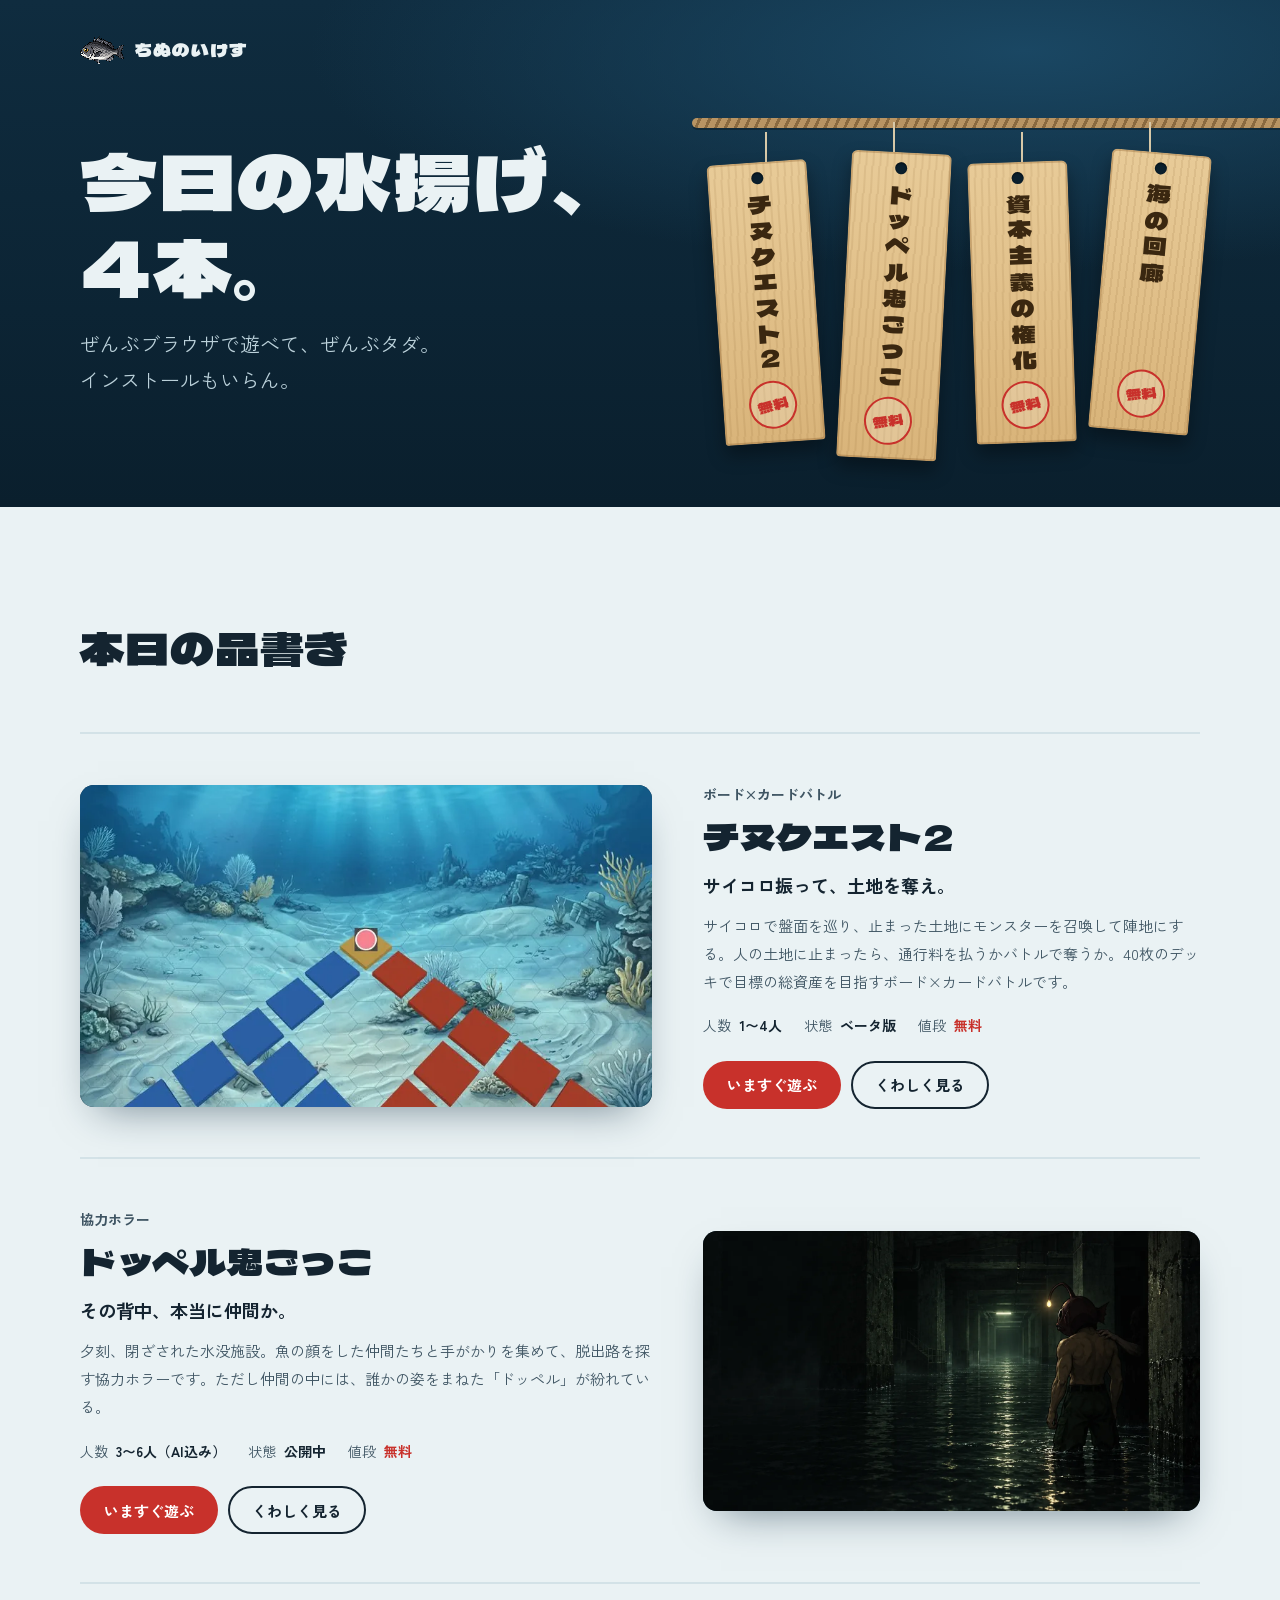
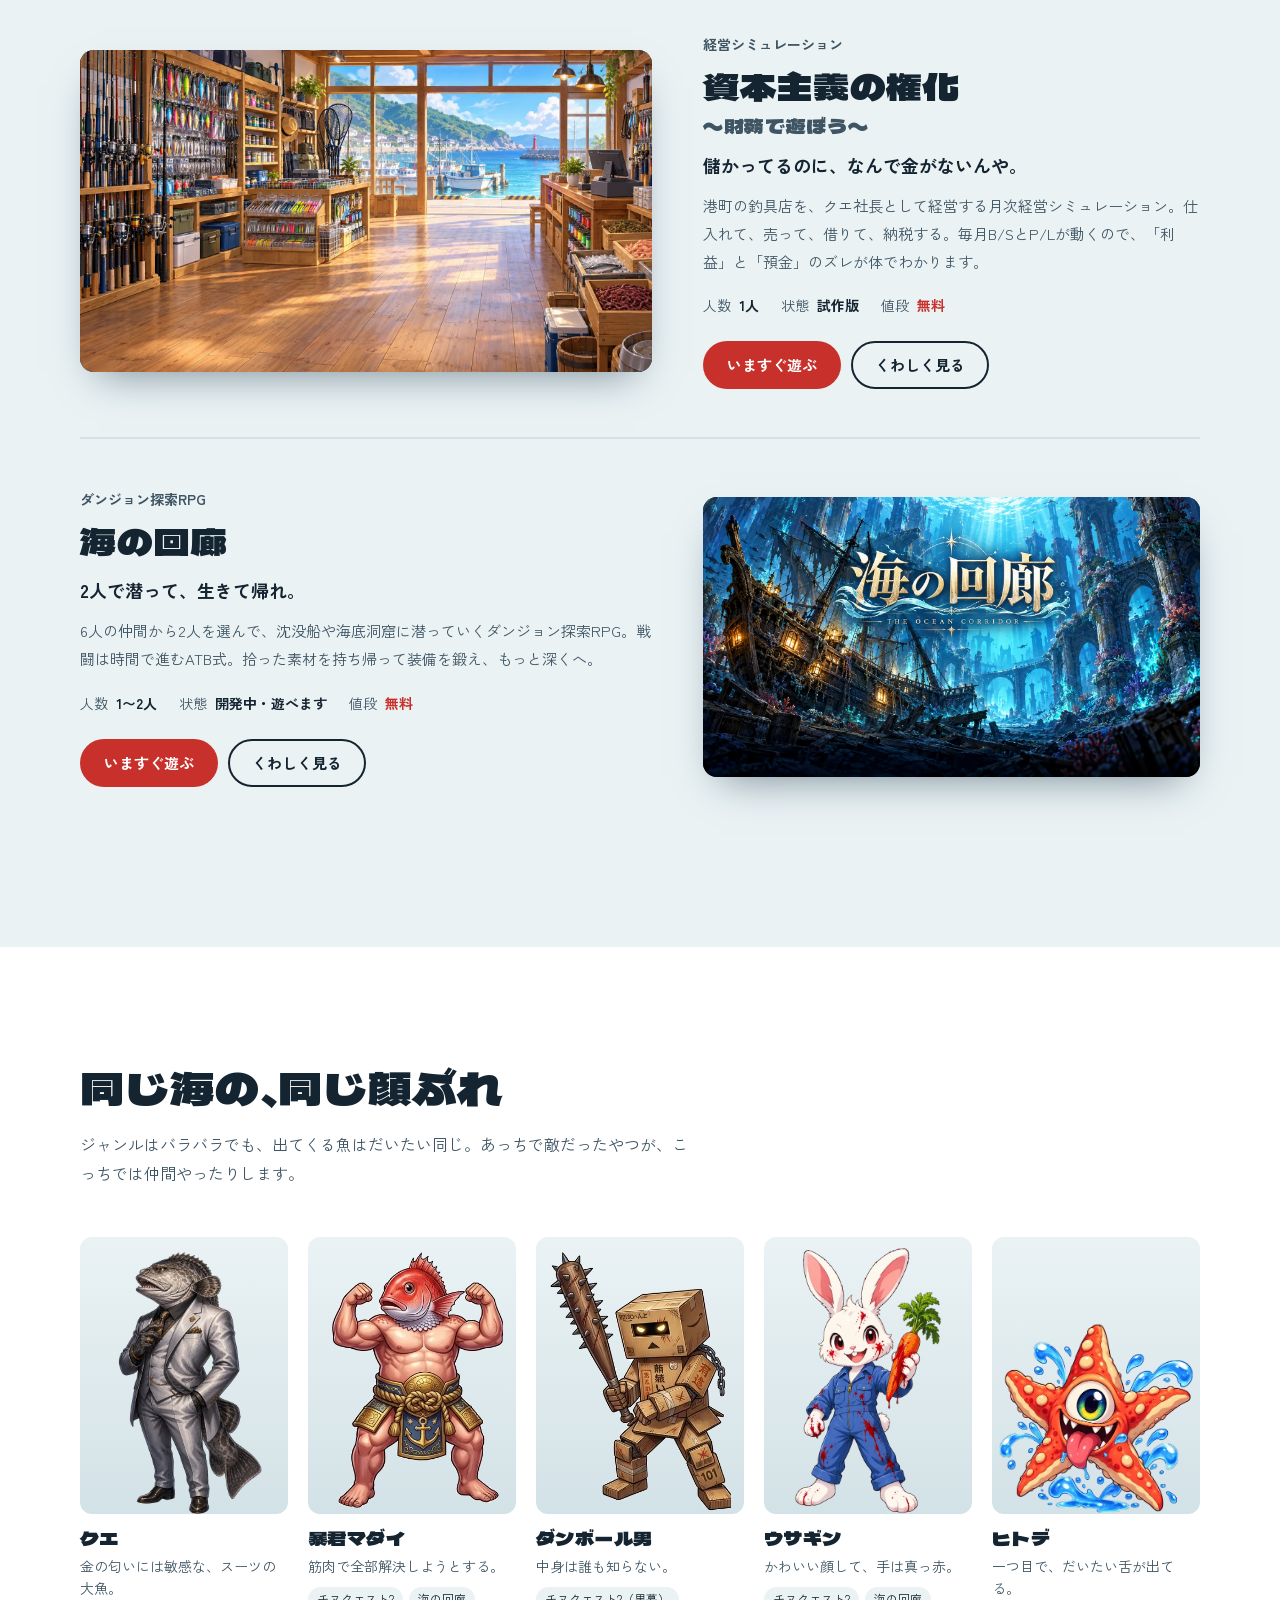
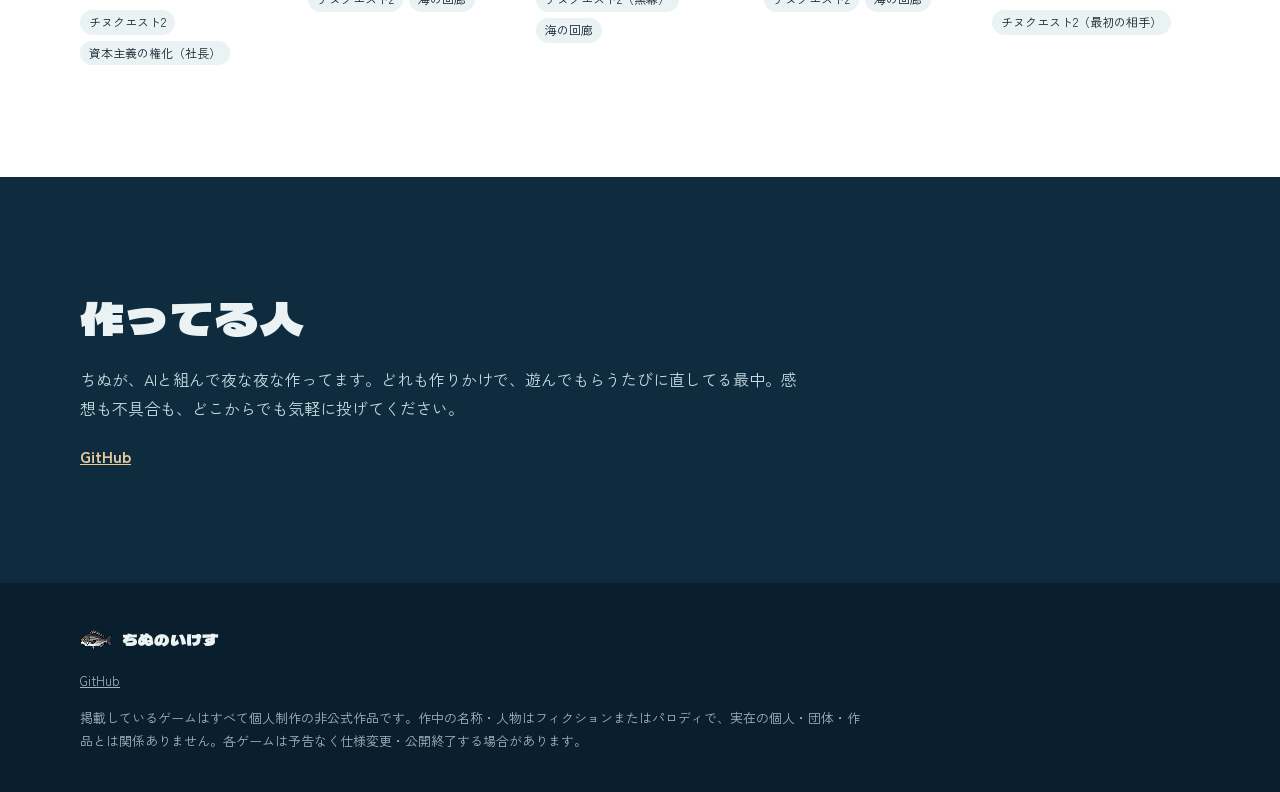
==== index.html @ f2e64fc5 "ちぬのいけす：プロモーションサイト初版 Co-Authored-By: Claude Fable 5.1 <noreply@anthropic.com> Claude-Session: https:/" ====
<!doctype html>
<html lang="ja">
<head>
<meta charset="utf-8">
<meta name="viewport" content="width=device-width, initial-scale=1, viewport-fit=cover">
<title>ちぬのいけす｜ちぬの無料ブラウザゲーム</title>
<meta name="description" content="ちぬが個人で作っているブラウザゲームの置き場。チヌクエスト2、ドッペル鬼ごっこ、資本主義の権化、海の回廊。ぜんぶ無料、インストール不要。">
<link rel="canonical" href="https://saint-chinu.github.io/">
<meta name="theme-color" content="#0f2c3f">
<meta property="og:type" content="website">
<meta property="og:site_name" content="ちぬのいけす">
<meta property="og:title" content="ちぬのいけす｜ちぬの無料ブラウザゲーム">
<meta property="og:description" content="ちぬが個人で作っているブラウザゲームの置き場。チヌクエスト2、ドッペル鬼ごっこ、資本主義の権化、海の回廊。ぜんぶ無料、インストール不要。">
<meta property="og:url" content="https://saint-chinu.github.io/">
<meta property="og:image" content="https://saint-chinu.github.io/assets/ogp/portal.jpg">
<meta property="og:image:width" content="1200">
<meta property="og:image:height" content="630">
<meta property="og:locale" content="ja_JP">
<meta name="twitter:card" content="summary_large_image">
<link rel="icon" href="favicon.png" type="image/png">
<link rel="apple-touch-icon" href="apple-touch-icon.png">
<link rel="preload" href="assets/fonts/fonts.css" as="style">
<link rel="stylesheet" href="assets/fonts/fonts.css">
<link rel="stylesheet" href="assets/css/site.css">
<script type="application/ld+json">{"@context": "https://schema.org", "@type": "ItemList", "itemListElement": [{"@type": "ListItem", "position": 1, "item": {"@type": "VideoGame", "name": "チヌクエスト2", "url": "https://saint-chinu.github.io/chinu-quest2/", "genre": "ボード×カードバトル", "gamePlatform": "Web browser", "offers": {"@type": "Offer", "price": 0, "priceCurrency": "JPY"}, "author": {"@type": "Person", "name": "ちぬ"}}}, {"@type": "ListItem", "position": 2, "item": {"@type": "VideoGame", "name": "ドッペル鬼ごっこ", "url": "https://doppel-tag.doppel-tag.workers.dev/", "genre": "協力ホラー", "gamePlatform": "Web browser", "offers": {"@type": "Offer", "price": 0, "priceCurrency": "JPY"}, "author": {"@type": "Person", "name": "ちぬ"}}}, {"@type": "ListItem", "position": 3, "item": {"@type": "VideoGame", "name": "資本主義の権化〜財務で遊ぼう〜", "url": "https://que-finance-game.doppel-tag.workers.dev/", "genre": "経営シミュレーション", "gamePlatform": "Web browser", "offers": {"@type": "Offer", "price": 0, "priceCurrency": "JPY"}, "author": {"@type": "Person", "name": "ちぬ"}}}, {"@type": "ListItem", "position": 4, "item": {"@type": "VideoGame", "name": "海の回廊", "url": "https://sea-corridor-basic.doppel-tag.workers.dev/", "genre": "ダンジョン探索RPG", "gamePlatform": "Web browser", "offers": {"@type": "Offer", "price": 0, "priceCurrency": "JPY"}, "author": {"@type": "Person", "name": "ちぬ"}}}]}</script>
</head>
<body class="portal">
<a class="skip" href="#catch">本文へ</a>
<header class="hero">
  <div class="wrap hero-inner">
    <div class="hero-text">
      <p class="brand"><img src="assets/img/chinu-pixel.webp" alt="" width="56" height="56">ちぬのいけす</p>
      <h1 class="hero-title">今日の水揚げ、<br>4本。</h1>
      <p class="hero-sub">ぜんぶブラウザで遊べて、ぜんぶタダ。<br>インストールもいらん。</p>
    </div>
    <div class="hang">
      <div class="rope" aria-hidden="true"></div>
      <ul class="tags" aria-label="ゲーム一覧">
        <li class="tag tag-0">
      <a href="#chinu-quest2">
        <span class="tag-hole" aria-hidden="true"></span>
        <span class="tag-name">チヌクエスト2</span>
        <span class="tag-price">無料</span>
      </a>
    </li>
    <li class="tag tag-1">
      <a href="#doppel-tag">
        <span class="tag-hole" aria-hidden="true"></span>
        <span class="tag-name">ドッペル鬼ごっこ</span>
        <span class="tag-price">無料</span>
      </a>
    </li>
    <li class="tag tag-2">
      <a href="#capitalism">
        <span class="tag-hole" aria-hidden="true"></span>
        <span class="tag-name">資本主義の権化</span>
        <span class="tag-price">無料</span>
      </a>
    </li>
    <li class="tag tag-3">
      <a href="#umi-no-kairo">
        <span class="tag-hole" aria-hidden="true"></span>
        <span class="tag-name">海の回廊</span>
        <span class="tag-price">無料</span>
      </a>
    </li>
      </ul>
    </div>
  </div>
</header>

<main id="catch">
  <section class="section catches" aria-labelledby="catch-h">
    <div class="wrap">
      <h2 id="catch-h" class="section-title">本日の品書き</h2>
      <article class="catch " id="chinu-quest2" data-theme="cq2">
  <a class="catch-visual" href="games/chinu-quest2/" tabindex="-1" aria-hidden="true">
    <img src="assets/img/cq2/board.webp" alt="" loading="lazy" width="1600" height="900">
  </a>
  <div class="catch-body">
    <p class="catch-genre">ボード×カードバトル</p>
    <h3 class="catch-name"><a href="games/chinu-quest2/">チヌクエスト2</a></h3>
    <p class="catch-copy">サイコロ振って、土地を奪え。</p>
    <p class="catch-lead">サイコロで盤面を巡り、止まった土地にモンスターを召喚して陣地にする。人の土地に止まったら、通行料を払うかバトルで奪うか。40枚のデッキで目標の総資産を目指すボード×カードバトルです。</p>
    <dl class="catch-meta">
      <div><dt>人数</dt><dd>1〜4人</dd></div>
      <div><dt>状態</dt><dd>ベータ版</dd></div>
      <div><dt>値段</dt><dd class="free">無料</dd></div>
    </dl>
    <div class="catch-actions">
      <a class="btn btn-play" href="https://saint-chinu.github.io/chinu-quest2/" target="_blank" rel="noopener">いますぐ遊ぶ</a>
      <a class="btn btn-ghost" href="games/chinu-quest2/">くわしく見る</a>
    </div>
  </div>
</article>
<article class="catch flip" id="doppel-tag" data-theme="doppel">
  <a class="catch-visual" href="games/doppel-tag/" tabindex="-1" aria-hidden="true">
    <img src="assets/img/doppel/key.webp" alt="" loading="lazy" width="1600" height="900">
  </a>
  <div class="catch-body">
    <p class="catch-genre">協力ホラー</p>
    <h3 class="catch-name"><a href="games/doppel-tag/">ドッペル鬼ごっこ</a></h3>
    <p class="catch-copy">その背中、本当に仲間か。</p>
    <p class="catch-lead">夕刻、閉ざされた水没施設。魚の顔をした仲間たちと手がかりを集めて、脱出路を探す協力ホラーです。ただし仲間の中には、誰かの姿をまねた「ドッペル」が紛れている。</p>
    <dl class="catch-meta">
      <div><dt>人数</dt><dd>3〜6人（AI込み）</dd></div>
      <div><dt>状態</dt><dd>公開中</dd></div>
      <div><dt>値段</dt><dd class="free">無料</dd></div>
    </dl>
    <div class="catch-actions">
      <a class="btn btn-play" href="https://doppel-tag.doppel-tag.workers.dev/" target="_blank" rel="noopener">いますぐ遊ぶ</a>
      <a class="btn btn-ghost" href="games/doppel-tag/">くわしく見る</a>
    </div>
  </div>
</article>
<article class="catch " id="capitalism" data-theme="cap">
  <a class="catch-visual" href="games/capitalism/" tabindex="-1" aria-hidden="true">
    <img src="assets/img/cap/shop.webp" alt="" loading="lazy" width="1600" height="900">
  </a>
  <div class="catch-body">
    <p class="catch-genre">経営シミュレーション</p>
    <h3 class="catch-name"><a href="games/capitalism/">資本主義の権化</a><span class="catch-sub">〜財務で遊ぼう〜</span></h3>
    <p class="catch-copy">儲かってるのに、なんで金がないんや。</p>
    <p class="catch-lead">港町の釣具店を、クエ社長として経営する月次経営シミュレーション。仕入れて、売って、借りて、納税する。毎月B/SとP/Lが動くので、「利益」と「預金」のズレが体でわかります。</p>
    <dl class="catch-meta">
      <div><dt>人数</dt><dd>1人</dd></div>
      <div><dt>状態</dt><dd>試作版</dd></div>
      <div><dt>値段</dt><dd class="free">無料</dd></div>
    </dl>
    <div class="catch-actions">
      <a class="btn btn-play" href="https://que-finance-game.doppel-tag.workers.dev/" target="_blank" rel="noopener">いますぐ遊ぶ</a>
      <a class="btn btn-ghost" href="games/capitalism/">くわしく見る</a>
    </div>
  </div>
</article>
<article class="catch flip" id="umi-no-kairo" data-theme="umi">
  <a class="catch-visual" href="games/umi-no-kairo/" tabindex="-1" aria-hidden="true">
    <img src="assets/img/umi/key.webp" alt="" loading="lazy" width="1600" height="900">
  </a>
  <div class="catch-body">
    <p class="catch-genre">ダンジョン探索RPG</p>
    <h3 class="catch-name"><a href="games/umi-no-kairo/">海の回廊</a></h3>
    <p class="catch-copy">2人で潜って、生きて帰れ。</p>
    <p class="catch-lead">6人の仲間から2人を選んで、沈没船や海底洞窟に潜っていくダンジョン探索RPG。戦闘は時間で進むATB式。拾った素材を持ち帰って装備を鍛え、もっと深くへ。</p>
    <dl class="catch-meta">
      <div><dt>人数</dt><dd>1〜2人</dd></div>
      <div><dt>状態</dt><dd>開発中・遊べます</dd></div>
      <div><dt>値段</dt><dd class="free">無料</dd></div>
    </dl>
    <div class="catch-actions">
      <a class="btn btn-play" href="https://sea-corridor-basic.doppel-tag.workers.dev/" target="_blank" rel="noopener">いますぐ遊ぶ</a>
      <a class="btn btn-ghost" href="games/umi-no-kairo/">くわしく見る</a>
    </div>
  </div>
</article>
    </div>
  </section>

  <section class="section cast" aria-labelledby="cast-h">
    <div class="wrap">
      <h2 id="cast-h" class="section-title">同じ海の、同じ顔ぶれ</h2>
      <p class="section-lead">ジャンルはバラバラでも、出てくる魚はだいたい同じ。あっちで敵だったやつが、こっちでは仲間やったりします。</p>
      <ul class="cast-list">
      <li class="cast-item">
      <img src="assets/img/cast/que.webp" alt="クエ" loading="lazy">
      <h3>クエ</h3>
      <p class="cast-line">金の匂いには敏感な、スーツの大魚。</p>
      <ul class="cast-in"><li>チヌクエスト2</li><li>資本主義の権化（社長）</li></ul>
    </li>
<li class="cast-item">
      <img src="assets/img/cast/madai.webp" alt="暴君マダイ" loading="lazy">
      <h3>暴君マダイ</h3>
      <p class="cast-line">筋肉で全部解決しようとする。</p>
      <ul class="cast-in"><li>チヌクエスト2</li><li>海の回廊</li></ul>
    </li>
<li class="cast-item">
      <img src="assets/img/cast/danballman.webp" alt="ダンボール男" loading="lazy">
      <h3>ダンボール男</h3>
      <p class="cast-line">中身は誰も知らない。</p>
      <ul class="cast-in"><li>チヌクエスト2（黒幕）</li><li>海の回廊</li></ul>
    </li>
<li class="cast-item">
      <img src="assets/img/cast/usagin.webp" alt="ウサギン" loading="lazy">
      <h3>ウサギン</h3>
      <p class="cast-line">かわいい顔して、手は真っ赤。</p>
      <ul class="cast-in"><li>チヌクエスト2</li><li>海の回廊</li></ul>
    </li>
<li class="cast-item">
      <img src="assets/img/cast/hitode.webp" alt="ヒトデ" loading="lazy">
      <h3>ヒトデ</h3>
      <p class="cast-line">一つ目で、だいたい舌が出てる。</p>
      <ul class="cast-in"><li>チヌクエスト2（最初の相手）</li></ul>
    </li>
      </ul>
    </div>
  </section>

  <section class="section maker" aria-labelledby="maker-h">
    <div class="wrap"><div class="maker-inner">
      <h2 id="maker-h" class="section-title">作ってる人</h2>
      <p>ちぬが、AIと組んで夜な夜な作ってます。どれも作りかけで、遊んでもらうたびに直してる最中。感想も不具合も、どこからでも気軽に投げてください。</p>
      <p class="maker-links"><a href="https://github.com/saint-chinu" target="_blank" rel="noopener">GitHub</a></p>
    </div></div>
  </section>
</main>
<footer class="site-footer">
  <div class="wrap footer-inner">
    <a class="footer-mark" href=""><img src="assets/img/chinu-pixel.webp" alt="" width="40" height="40">ちぬのいけす</a>
    <nav class="footer-links" aria-label="外部リンク"><a href="https://github.com/saint-chinu" target="_blank" rel="noopener">GitHub</a></nav>
    <p class="fine">掲載しているゲームはすべて個人制作の非公式作品です。作中の名称・人物はフィクションまたはパロディで、実在の個人・団体・作品とは関係ありません。各ゲームは予告なく仕様変更・公開終了する場合があります。</p>
  </div>
</footer>
<script src="assets/js/site.js" defer></script>
</body>
</html>
---- assets/fonts/fonts.css ----
/* dela-gothic-one-[0]-400-normal */
@font-face {
  font-family: 'Dela Gothic One';
  font-style: normal;
  font-display: swap;
  font-weight: 400;
  src: url(./files/dela-gothic-one-0-400-normal.woff2) format('woff2');
  unicode-range: U+25ee8,U+25f23,U+25f5c,U+25fd4,U+25fe0,U+25ffb,U+2600c,U+26017,U+26060,U+260ed,U+26222,U+2626a,U+26270,U+26286,U+2634c,U+26402,U+2667e,U+266b0,U+2671d,U+268dd,U+268ea,U+26951,U+2696f,U+26999,U+269dd,U+26a1e,U+26a58,U+26a8c,U+26ab7,U+26aff,U+26c29,U+26c73,U+26c9e,U+26cdd,U+26e40,U+26e65,U+26f94,U+26ff6-26ff8,U+270f4,U+2710d,U+27139,U+273da-273db,U+273fe,U+27410,U+27449,U+27614-27615,U+27631,U+27684,U+27693,U+2770e,U+27723,U+27752,U+278b2,U+27985,U+279b4,U+27a84,U+27bb3,U+27bbe,U+27bc7,U+27c3c,U+27cb8,U+27d73,U+27da0,U+27e10,U+27eaf,U+27fb7,U+2808a,U+280bb,U+28277,U+28282,U+282f3,U+283cd,U+2840c,U+28455,U+284dc,U+2856b,U+285c8-285c9,U+286d7,U+286fa,U+28946,U+28949,U+2896b,U+28987-28988,U+289ba-289bb,U+28a1e,U+28a29,U+28a43,U+28a71,U+28a99,U+28acd,U+28add,U+28ae4,U+28bc1,U+28bef,U+28cdd,U+28d10,U+28d71,U+28dfb,U+28e0f,U+28e17,U+28e1f,U+28e36,U+28e89,U+28eeb,U+28ef6,U+28f32,U+28ff8,U+292a0,U+292b1,U+29490,U+295cf,U+2967f,U+296f0,U+29719,U+29750,U+29810,U+298c6,U+29a72,U+29d4b,U+29ddb,U+29e15,U+29e3d,U+29e49,U+29e8a,U+29ec4,U+29edb,U+29ee9,U+29fce,U+29fd7,U+2a01a,U+2a02f,U+2a082,U+2a0f9,U+2a190,U+2a2b2,U+2a38c,U+2a437,U+2a5f1,U+2a602,U+2a61a,U+2a6b2,U+2a9e6,U+2b746,U+2b751,U+2b753,U+2b75a,U+2b75c,U+2b765,U+2b776-2b777,U+2b77c,U+2b782,U+2b789,U+2b78b,U+2b78e,U+2b794,U+2b7ac,U+2b7af,U+2b7bd,U+2b7c9,U+2b7cf,U+2b7d2,U+2b7d8,U+2b7f0,U+2b80d,U+2b817,U+2b81a,U+2d544,U+2e278,U+2e569,U+2e6ea,U+2f804,U+2f80f,U+2f815,U+2f818,U+2f81a,U+2f822,U+2f828,U+2f82c,U+2f833,U+2f83f,U+2f846,U+2f852,U+2f862,U+2f86d,U+2f873,U+2f877,U+2f884,U+2f899-2f89a,U+2f8a6,U+2f8ac,U+2f8b2,U+2f8b6,U+2f8d3,U+2f8db-2f8dc,U+2f8e1,U+2f8e5,U+2f8ea,U+2f8ed,U+2f8fc,U+2f903,U+2f90b,U+2f90f,U+2f91a,U+2f920-2f921,U+2f945,U+2f947,U+2f96c,U+2f995,U+2f9d0,U+2f9de-2f9df,U+2f9f4;
}

/* dela-gothic-one-[1]-400-normal */
@font-face {
  font-family: 'Dela Gothic One';
  font-style: normal;
  font-display: swap;
  font-weight: 400;
  src: url(./files/dela-gothic-one-1-400-normal.woff2) format('woff2');
  unicode-range: U+1f235-1f23b,U+1f240-1f248,U+1f250-1f251,U+2000b,U+20089-2008a,U+200a2,U+200a4,U+200b0,U+200f5,U+20158,U+201a2,U+20213,U+2032b,U+20371,U+20381,U+203f9,U+2044a,U+20509,U+2053f,U+205b1,U+205d6,U+20611,U+20628,U+206ec,U+2074f,U+207c8,U+20807,U+2083a,U+208b9,U+2090e,U+2097c,U+20984,U+2099d,U+20a64,U+20ad3,U+20b1d,U+20b9f,U+20bb7,U+20d45,U+20d58,U+20de1,U+20e64,U+20e6d,U+20e95,U+20f5f,U+21201,U+2123d,U+21255,U+21274,U+2127b,U+212d7,U+212e4,U+212fd,U+2131b,U+21336,U+21344,U+213c4,U+2146d-2146e,U+215d7,U+21647,U+216b4,U+21706,U+21742,U+218bd,U+219c3,U+21a1a,U+21c56,U+21d2d,U+21d45,U+21d62,U+21d78,U+21d92,U+21d9c,U+21da1,U+21db7,U+21de0,U+21e33-21e34,U+21f1e,U+21f76,U+21ffa,U+2217b,U+22218,U+2231e,U+223ad,U+22609,U+226f3,U+2285b,U+228ab,U+2298f,U+22ab8,U+22b46,U+22b4f-22b50,U+22ba6,U+22c1d,U+22c24,U+22de1,U+22e42,U+22feb,U+231b6,U+231c3-231c4,U+231f5,U+23372,U+233cc,U+233d0,U+233d2-233d3,U+233d5,U+233da,U+233df,U+233e4,U+233fe,U+2344a-2344b,U+23451,U+23465,U+234e4,U+2355a,U+23594,U+235c4,U+23638-2363a,U+23647,U+2370c,U+2371c,U+2373f,U+23763-23764,U+237e7,U+237f1,U+237ff,U+23824,U+2383d,U+23a98,U+23c7f,U+23cbe,U+23cfe,U+23d00,U+23d0e,U+23d40,U+23dd3,U+23df9-23dfa,U+23f7e,U+2404b,U+24096,U+24103,U+241c6,U+241fe,U+242ee,U+243bc,U+243d0,U+24629,U+246a5,U+247f1,U+24896,U+248e9,U+24a4d,U+24b56,U+24b6f,U+24c16,U+24d14,U+24e04,U+24e0e,U+24e37,U+24e6a,U+24e8b,U+24ff2,U+2504a,U+25055,U+25122,U+251a9,U+251cd,U+251e5,U+2521e,U+2524c,U+2542e,U+2548e,U+254d9,U+2550e,U+255a7,U+2567f,U+25771,U+257a9,U+257b4,U+25874,U+259c4,U+259cc,U+259d4,U+25ad7,U+25ae3-25ae4,U+25af1,U+25bb2,U+25c4b,U+25c64,U+25da1,U+25e2e,U+25e56,U+25e62,U+25e65,U+25ec2,U+25ed8;
}

/* dela-gothic-one-[2]-400-normal */
@font-face {
  font-family: 'Dela Gothic One';
  font-style: normal;
  font-display: swap;
  font-weight: 400;
  src: url(./files/dela-gothic-one-2-400-normal.woff2) format('woff2');
  unicode-range: U+ffd7,U+ffda-ffdc,U+ffe0-ffe2,U+ffe4,U+ffe6,U+ffe8-ffee,U+1f100-1f10c,U+1f110-1f16c,U+1f170-1f1ac,U+1f200-1f202,U+1f210-1f234;
}

/* dela-gothic-one-[3]-400-normal */
@font-face {
  font-family: 'Dela Gothic One';
  font-style: normal;
  font-display: swap;
  font-weight: 400;
  src: url(./files/dela-gothic-one-3-400-normal.woff2) format('woff2');
  unicode-range: U+fa10,U+fa12-fa6d,U+fb00-fb04,U+fe10-fe19,U+fe30-fe42,U+fe44-fe52,U+fe54-fe66,U+fe68-fe6b,U+ff02,U+ff04,U+ff07,U+ff51,U+ff5b,U+ff5d,U+ff5f-ff60,U+ff66,U+ff69,U+ff87,U+ffa1-ffbe,U+ffc2-ffc7,U+ffca-ffcf,U+ffd2-ffd6;
}

/* dela-gothic-one-[4]-400-normal */
@font-face {
  font-family: 'Dela Gothic One';
  font-style: normal;
  font-display: swap;
  font-weight: 400;
  src: url(./files/dela-gothic-one-4-400-normal.woff2) format('woff2');
  unicode-range: U+f92d-f959,U+f95b-f9f2,U+f9f4-fa0b,U+fa0e-fa0f;
}

/* dela-gothic-one-[5]-400-normal */
@font-face {
  font-family: 'Dela Gothic One';
  font-style: normal;
  font-display: swap;
  font-weight: 400;
  src: url(./files/dela-gothic-one-5-400-normal.woff2) format('woff2');
  unicode-range: U+9e8b-9e8c,U+9e8e-9e8f,U+9e91-9e92,U+9e95-9e96,U+9e98,U+9e9b,U+9e9d-9e9e,U+9ea4-9ea5,U+9ea8-9eaa,U+9eac-9eb0,U+9eb3-9eb5,U+9eb8,U+9ebc-9ebf,U+9ec3,U+9ec6,U+9ec8,U+9ecb-9ecd,U+9ecf-9ed1,U+9ed4-9ed5,U+9ed8,U+9edb-9ee0,U+9ee4-9ee5,U+9ee7-9ee8,U+9eec-9ef2,U+9ef4-9ef9,U+9efb-9eff,U+9f02-9f03,U+9f07-9f09,U+9f0e-9f12,U+9f14-9f17,U+9f19-9f1b,U+9f1f-9f22,U+9f26,U+9f2a-9f2c,U+9f2f,U+9f31-9f32,U+9f34,U+9f37,U+9f39-9f3a,U+9f3c-9f3f,U+9f41,U+9f43-9f47,U+9f4a,U+9f4e-9f50,U+9f52-9f58,U+9f5a,U+9f5d-9f61,U+9f63,U+9f66-9f6a,U+9f6c-9f73,U+9f75-9f77,U+9f7a,U+9f7d,U+9f7f,U+9f8f-9f92,U+9f94-9f97,U+9f99,U+9f9c-9fa3,U+9fa5,U+9fb4,U+9fbc-9fc2,U+9fc4,U+9fc6,U+9fcc,U+f900-f92c;
}

/* dela-gothic-one-[6]-400-normal */
@font-face {
  font-family: 'Dela Gothic One';
  font-style: normal;
  font-display: swap;
  font-weight: 400;
  src: url(./files/dela-gothic-one-6-400-normal.woff2) format('woff2');
  unicode-range: U+9c3e,U+9c41,U+9c43-9c4a,U+9c4e-9c50,U+9c52-9c54,U+9c56,U+9c58,U+9c5a-9c61,U+9c63,U+9c65,U+9c67-9c6b,U+9c6d-9c6e,U+9c70,U+9c72,U+9c75-9c78,U+9c7a-9c7c,U+9ce6-9ce7,U+9ceb-9cec,U+9cf0,U+9cf2,U+9cf6-9cf7,U+9cf9,U+9d02-9d03,U+9d06-9d09,U+9d0b,U+9d0e,U+9d11-9d12,U+9d15,U+9d17-9d18,U+9d1b-9d1f,U+9d23,U+9d26,U+9d2a-9d2c,U+9d2f-9d30,U+9d32-9d34,U+9d3a,U+9d3c-9d3f,U+9d41-9d48,U+9d4a,U+9d50-9d54,U+9d59,U+9d5d-9d65,U+9d69-9d6c,U+9d6f-9d70,U+9d72-9d73,U+9d76-9d77,U+9d7a-9d7c,U+9d7e,U+9d83-9d84,U+9d86-9d87,U+9d89-9d8a,U+9d8d-9d8e,U+9d92-9d93,U+9d95-9d9a,U+9da1,U+9da4,U+9da9-9dac,U+9dae,U+9db1-9db2,U+9db5,U+9db8-9dbd,U+9dbf-9dc4,U+9dc6-9dc7,U+9dc9-9dca,U+9dcf,U+9dd3-9dd7,U+9dd9-9dda,U+9dde-9de0,U+9de3,U+9de5-9de7,U+9de9,U+9deb,U+9ded-9df0,U+9df3-9df4,U+9df8,U+9dfd-9dfe,U+9e02,U+9e07,U+9e0a,U+9e0d-9e0e,U+9e10-9e12,U+9e15-9e16,U+9e19-9e1f,U+9e75,U+9e79-9e7d,U+9e80-9e85,U+9e87-9e88;
}

/* dela-gothic-one-[7]-400-normal */
@font-face {
  font-family: 'Dela Gothic One';
  font-style: normal;
  font-display: swap;
  font-weight: 400;
  src: url(./files/dela-gothic-one-7-400-normal.woff2) format('woff2');
  unicode-range: U+9ae5-9ae7,U+9ae9,U+9aeb-9aec,U+9aee-9aef,U+9af1-9af5,U+9af7,U+9af9-9afb,U+9afd,U+9aff-9b06,U+9b08-9b09,U+9b0b-9b0e,U+9b10,U+9b12,U+9b16,U+9b18-9b1d,U+9b1f-9b20,U+9b22-9b23,U+9b25-9b2f,U+9b32-9b35,U+9b37,U+9b39-9b3b,U+9b3d,U+9b43-9b44,U+9b48,U+9b4b-9b4f,U+9b51,U+9b55-9b58,U+9b5b,U+9b5e,U+9b61,U+9b63,U+9b65-9b66,U+9b68,U+9b6a-9b6f,U+9b72-9b79,U+9b7f-9b80,U+9b83-9b87,U+9b89-9b8b,U+9b8d,U+9b8f-9b94,U+9b96-9b97,U+9b9a,U+9b9d-9ba0,U+9ba6-9ba7,U+9ba9-9baa,U+9bac,U+9bb0-9bb2,U+9bb4,U+9bb7-9bb9,U+9bbb-9bbc,U+9bbe-9bc1,U+9bc6-9bc8,U+9bca,U+9bce-9bd2,U+9bd4,U+9bd7-9bd8,U+9bdd,U+9bdf,U+9be1-9be5,U+9be7,U+9bea-9beb,U+9bee-9bf3,U+9bf5,U+9bf7-9bfa,U+9bfd,U+9bff-9c00,U+9c02,U+9c04,U+9c06,U+9c08-9c0d,U+9c0f-9c16,U+9c18-9c1e,U+9c21-9c2a,U+9c2d-9c32,U+9c35-9c37,U+9c39-9c3a,U+9c3d;
}

/* dela-gothic-one-[8]-400-normal */
@font-face {
  font-family: 'Dela Gothic One';
  font-style: normal;
  font-display: swap;
  font-weight: 400;
  src: url(./files/dela-gothic-one-8-400-normal.woff2) format('woff2');
  unicode-range: U+98eb,U+98ed-98ee,U+98f0-98f1,U+98f3,U+98f6,U+9902,U+9907-9909,U+9911-9912,U+9914-9918,U+991a-9922,U+9924,U+9926-9927,U+992b-992c,U+992e,U+9931-9935,U+9939-993e,U+9940-9942,U+9945-9949,U+994b-994e,U+9950-9952,U+9954-9955,U+9958-9959,U+995b-995c,U+995e-9960,U+9963,U+9997-9998,U+999b,U+999d-999f,U+99a3,U+99a5-99a6,U+99a8,U+99ad-99ae,U+99b0-99b2,U+99b5,U+99b9-99ba,U+99bc-99bd,U+99bf,U+99c1,U+99c3,U+99c8-99c9,U+99d1,U+99d3-99d5,U+99d8-99df,U+99e1-99e2,U+99e7,U+99ea-99ee,U+99f0-99f2,U+99f4-99f5,U+99f8-99f9,U+99fb-99fe,U+9a01-9a05,U+9a08,U+9a0a-9a0c,U+9a0f-9a11,U+9a16,U+9a1a,U+9a1e,U+9a20,U+9a22-9a24,U+9a27,U+9a2b,U+9a2d-9a2e,U+9a31,U+9a33,U+9a35-9a38,U+9a3e,U+9a40-9a45,U+9a47,U+9a4a-9a4e,U+9a51-9a52,U+9a54-9a58,U+9a5b,U+9a5d,U+9a5f,U+9a62,U+9a64-9a65,U+9a69-9a6c,U+9aaa,U+9aac-9ab0,U+9ab2,U+9ab4-9ab7,U+9ab9,U+9abb-9ac1,U+9ac3,U+9ac6,U+9ac8,U+9ace-9ad3,U+9ad5-9ad7,U+9adb-9adc,U+9ade-9ae0,U+9ae2-9ae4;
}

/* dela-gothic-one-[9]-400-normal */
@font-face {
  font-family: 'Dela Gothic One';
  font-style: normal;
  font-display: swap;
  font-weight: 400;
  src: url(./files/dela-gothic-one-9-400-normal.woff2) format('woff2');
  unicode-range: U+971d,U+9721-9724,U+9728,U+972a,U+9730-9731,U+9733,U+9736,U+9738-9739,U+973b,U+973d-973e,U+9741-9744,U+9746-974a,U+974d-974f,U+9751,U+9755,U+9757-9758,U+975a-975c,U+9760-9761,U+9763-9764,U+9766-9768,U+976a-976b,U+976e,U+9771,U+9773,U+9776-977d,U+977f-9781,U+9785-9786,U+9789,U+978b,U+978f-9790,U+9795-9797,U+9799-979a,U+979c,U+979e-97a0,U+97a2-97a3,U+97a6,U+97a8,U+97ab-97ac,U+97ae,U+97b1-97b6,U+97b8-97ba,U+97bc,U+97be-97bf,U+97c1,U+97c3-97ce,U+97d0-97d1,U+97d4,U+97d7-97d9,U+97db-97de,U+97e0-97e1,U+97e4,U+97e6,U+97ed-97ef,U+97f1-97f2,U+97f4-97f8,U+97fa,U+9804,U+9807,U+980a,U+980c-980f,U+9814,U+9816-9817,U+9819-981a,U+981c,U+981e,U+9820-9821,U+9823-9826,U+982b,U+982e-9830,U+9832-9835,U+9837,U+9839,U+983d-983e,U+9844,U+9846-9847,U+984a-984b,U+984f,U+9851-9853,U+9856-9857,U+9859-985b,U+9862-9863,U+9865-9866,U+986a-986c,U+986f-9871,U+9873-9875,U+98aa-98ab,U+98ad-98ae,U+98b0-98b1,U+98b4,U+98b6-98b8,U+98ba-98bc,U+98bf,U+98c2-98c8,U+98cb-98cc,U+98ce,U+98dc,U+98de,U+98e0-98e1,U+98e3,U+98e5-98e7,U+98e9-98ea;
}

/* dela-gothic-one-[10]-400-normal */
@font-face {
  font-family: 'Dela Gothic One';
  font-style: normal;
  font-display: swap;
  font-weight: 400;
  src: url(./files/dela-gothic-one-10-400-normal.woff2) format('woff2');
  unicode-range: U+944a,U+944c,U+9452-9453,U+9455,U+9459-945c,U+945e-9463,U+9468,U+946a-946b,U+946d-9472,U+9475,U+9477,U+947c-947f,U+9481,U+9483-9485,U+9578-9579,U+957e-957f,U+9582,U+9584,U+9586-9588,U+958a,U+958c-958f,U+9592,U+9594,U+9596,U+9598-9599,U+959d-95a1,U+95a4,U+95a6-95a9,U+95ab-95ad,U+95b1,U+95b4,U+95b6,U+95b9-95bf,U+95c3,U+95c6,U+95c8-95cd,U+95d0-95d6,U+95d9-95da,U+95dc-95e2,U+95e4-95e6,U+95e8,U+961d-961e,U+9621-9622,U+9624-9626,U+9628,U+962c,U+962e-962f,U+9631,U+9633-9634,U+9637-963a,U+963c-963d,U+9641-9642,U+964b-964c,U+964f,U+9652,U+9654,U+9656-9658,U+965c-965f,U+9661,U+9666,U+966a,U+966c,U+966e,U+9672,U+9674,U+9677,U+967b-967c,U+967e-967f,U+9681-9684,U+9689,U+968b,U+968d,U+9691,U+9695-9698,U+969a,U+969d,U+969f,U+96a4-96aa,U+96ae-96b4,U+96b6,U+96b8-96bb,U+96bd,U+96c1,U+96c9-96cb,U+96cd-96ce,U+96d2,U+96d5-96d6,U+96d8-96da,U+96dc-96df,U+96e9,U+96ef,U+96f1,U+96f9-96fa,U+9702-9706,U+9708-9709,U+970d-970f,U+9711,U+9713-9714,U+9716,U+9719-971b;
}

/* dela-gothic-one-[11]-400-normal */
@font-face {
  font-family: 'Dela Gothic One';
  font-style: normal;
  font-display: swap;
  font-weight: 400;
  src: url(./files/dela-gothic-one-11-400-normal.woff2) format('woff2');
  unicode-range: U+92bc-92bd,U+92bf-92c3,U+92c5-92c8,U+92cb-92d0,U+92d2-92d3,U+92d5,U+92d7-92d9,U+92dc-92dd,U+92df-92e1,U+92e3-92e5,U+92e7-92ea,U+92ec,U+92ee,U+92f0,U+92f2,U+92f7-92fb,U+92ff-9300,U+9302,U+9304,U+9308,U+930d,U+930f-9311,U+9314-9315,U+9318-931a,U+931c-931f,U+9321-9325,U+9327-932b,U+932e,U+9333-9337,U+933a-933b,U+9344,U+9347-934a,U+934d,U+9350-9352,U+9354-9358,U+935a,U+935c,U+935e,U+9360,U+9364-9365,U+9367,U+9369-936d,U+936f-9371,U+9373-9374,U+9376,U+937a,U+937d-9382,U+9388,U+938a-938b,U+938d,U+938f,U+9392,U+9394-9395,U+9397-9398,U+939a-939b,U+939e,U+93a1,U+93a3-93a4,U+93a6,U+93a8-93a9,U+93ab-93ad,U+93b0,U+93b4-93b6,U+93b9-93bb,U+93c1,U+93c3-93cd,U+93d0-93d1,U+93d3,U+93d6-93d9,U+93dc-93df,U+93e2,U+93e4-93e8,U+93f1,U+93f5,U+93f7-93fb,U+93fd,U+9401-9404,U+9407-9409,U+940d-9410,U+9413-9417,U+9419-941a,U+941f,U+9421,U+942b,U+942e-942f,U+9431-9434,U+9436,U+9438,U+943a-943b,U+943d,U+943f,U+9441,U+9443-9445,U+9448;
}

/* dela-gothic-one-[12]-400-normal */
@font-face {
  font-family: 'Dela Gothic One';
  font-style: normal;
  font-display: swap;
  font-weight: 400;
  src: url(./files/dela-gothic-one-12-400-normal.woff2) format('woff2');
  unicode-range: U+9143,U+9146-914c,U+914f,U+9153,U+9156-915b,U+9161,U+9163-9165,U+9167,U+9169,U+916d,U+9172-9174,U+9179-917b,U+9181-9183,U+9185-9187,U+9189-918b,U+918e,U+9191,U+9193-9195,U+9197-9198,U+919e,U+91a1-91a2,U+91a6,U+91a8,U+91aa-91b6,U+91ba-91bd,U+91bf-91c6,U+91c9,U+91cb,U+91d0,U+91d3-91d4,U+91d6-91d7,U+91d9-91db,U+91de-91df,U+91e1,U+91e4-91e6,U+91e9-91ea,U+91ec-91f1,U+91f5-91f7,U+91f9,U+91fb-91fd,U+91ff-9201,U+9204-9207,U+9209-920a,U+920c,U+920e,U+9210-9218,U+921c-921e,U+9223-9226,U+9228-9229,U+922c,U+922e-9230,U+9233,U+9235-923a,U+923c,U+923e-9240,U+9242-9243,U+9245-924b,U+924d-9251,U+9256-925a,U+925c-925e,U+9260-9261,U+9264-9269,U+926e-9270,U+9275-9279,U+927b-927f,U+9288-928a,U+928d-928e,U+9291-9293,U+9295-9297,U+9299,U+929b-929c,U+929f-92a0,U+92a4-92a5,U+92a7-92a8,U+92ab,U+92af,U+92b2-92b3,U+92b6-92bb;
}

/* dela-gothic-one-[13]-400-normal */
@font-face {
  font-family: 'Dela Gothic One';
  font-style: normal;
  font-display: swap;
  font-weight: 400;
  src: url(./files/dela-gothic-one-13-400-normal.woff2) format('woff2');
  unicode-range: U+8f52-8f55,U+8f57-8f58,U+8f5c-8f5e,U+8f61-8f66,U+8f9c-8f9d,U+8f9f-8fa2,U+8fa4-8fa8,U+8fad-8faf,U+8fb4-8fb8,U+8fbe,U+8fc0-8fc2,U+8fc6,U+8fc8,U+8fca-8fcb,U+8fcd,U+8fd0,U+8fd2-8fd3,U+8fd5,U+8fda,U+8fe0,U+8fe2-8fe5,U+8fe8-8fea,U+8fed-8fef,U+8ff1,U+8ff4-8ff6,U+8ff8-8ffb,U+8ffe,U+9002,U+9004-9005,U+9008,U+900b-900e,U+9011,U+9013,U+9015-9016,U+9018,U+901b,U+901e,U+9021,U+9027-902a,U+902c-902d,U+902f,U+9033-9037,U+9039,U+903c,U+903e-903f,U+9041,U+9043-9044,U+9049,U+904c,U+904f-9052,U+9056,U+9058,U+905b-905e,U+9062,U+9066-9068,U+906c,U+906f-9070,U+9072,U+9074,U+9076,U+9079,U+9080-9083,U+9085,U+9087-9088,U+908b-908c,U+908e-9090,U+9095,U+9097-9099,U+909b,U+90a0-90a2,U+90a5,U+90a8,U+90af-90b6,U+90bd-90be,U+90c3-90c5,U+90c7-90c9,U+90cc,U+90d2,U+90d5,U+90d7-90d9,U+90db-90df,U+90e2,U+90e4-90e5,U+90eb,U+90ef-90f0,U+90f2,U+90f4,U+90f6,U+90fe-9100,U+9102,U+9104-9106,U+9108,U+910d,U+9110,U+9112,U+9114-911a,U+911c,U+911e,U+9120,U+9122-9123,U+9125,U+9127,U+9129,U+912d-9132,U+9134,U+9136-9137,U+9139-913a,U+913c-913d;
}

/* dela-gothic-one-[14]-400-normal */
@font-face {
  font-family: 'Dela Gothic One';
  font-style: normal;
  font-display: swap;
  font-weight: 400;
  src: url(./files/dela-gothic-one-14-400-normal.woff2) format('woff2');
  unicode-range: U+8dc0,U+8dc2,U+8dc5-8dc8,U+8dca-8dcc,U+8dce-8dcf,U+8dd1,U+8dd4-8dd7,U+8dd9-8ddb,U+8ddf,U+8de3-8de5,U+8de7,U+8dea-8dec,U+8df0-8df2,U+8df4,U+8dfc-8dfd,U+8dff,U+8e01,U+8e04-8e06,U+8e08-8e09,U+8e0b-8e0c,U+8e10-8e11,U+8e14,U+8e16,U+8e1d-8e23,U+8e26-8e27,U+8e30-8e31,U+8e33-8e39,U+8e3d,U+8e40-8e42,U+8e44,U+8e47-8e50,U+8e54-8e55,U+8e59,U+8e5b-8e64,U+8e69,U+8e6c-8e6d,U+8e6f-8e72,U+8e75-8e77,U+8e79-8e7c,U+8e81-8e85,U+8e89,U+8e8b,U+8e90-8e95,U+8e98-8e9b,U+8e9d-8e9e,U+8ea1-8ea2,U+8ea7,U+8ea9-8eaa,U+8eac-8eb1,U+8eb3,U+8eb5-8eb6,U+8eba-8ebb,U+8ebe,U+8ec0-8ec1,U+8ec3-8ec8,U+8ecb,U+8ecf,U+8ed1,U+8ed4,U+8edb-8edc,U+8ee3,U+8ee8,U+8eeb,U+8eed-8eee,U+8ef0-8ef1,U+8ef7,U+8ef9-8efc,U+8efe,U+8f00,U+8f02,U+8f05,U+8f07-8f08,U+8f0a,U+8f0f-8f10,U+8f12-8f13,U+8f15-8f19,U+8f1b-8f1c,U+8f1e-8f21,U+8f23,U+8f25-8f28,U+8f2b-8f2f,U+8f33-8f37,U+8f39-8f3b,U+8f3e,U+8f40-8f43,U+8f45-8f47,U+8f49-8f4a,U+8f4c-8f4f,U+8f51;
}

/* dela-gothic-one-[15]-400-normal */
@font-face {
  font-family: 'Dela Gothic One';
  font-style: normal;
  font-display: swap;
  font-weight: 400;
  src: url(./files/dela-gothic-one-15-400-normal.woff2) format('woff2');
  unicode-range: U+8b2d,U+8b30,U+8b37,U+8b3c,U+8b3e,U+8b41-8b46,U+8b48-8b49,U+8b4c-8b4f,U+8b51-8b54,U+8b56,U+8b59,U+8b5b,U+8b5e-8b5f,U+8b63,U+8b69,U+8b6b-8b6d,U+8b6f,U+8b71,U+8b74,U+8b76,U+8b78-8b79,U+8b7c-8b81,U+8b84-8b85,U+8b8a-8b8f,U+8b92-8b96,U+8b99-8b9a,U+8b9c-8ba0,U+8c38-8c3a,U+8c3d-8c3f,U+8c41,U+8c45,U+8c47-8c49,U+8c4b-8c4c,U+8c4e-8c51,U+8c53-8c55,U+8c57-8c59,U+8c5b,U+8c5d,U+8c62-8c64,U+8c66,U+8c68-8c69,U+8c6b-8c6d,U+8c73,U+8c75-8c76,U+8c78,U+8c7a-8c7c,U+8c7e,U+8c82,U+8c85-8c87,U+8c89-8c8b,U+8c8d-8c8e,U+8c90,U+8c92-8c94,U+8c98-8c99,U+8c9b-8c9c,U+8c9f,U+8ca4,U+8cad-8cae,U+8cb2-8cb3,U+8cb6,U+8cb9-8cba,U+8cbd,U+8cc1-8cc2,U+8cc4-8cc6,U+8cc8-8cc9,U+8ccb,U+8ccd-8ccf,U+8cd2,U+8cd5-8cd6,U+8cd9-8cda,U+8cdd,U+8ce1,U+8ce3-8ce4,U+8ce6,U+8ce8,U+8cec,U+8cef-8cf2,U+8cf4-8cf5,U+8cf7-8cf8,U+8cfa-8cfb,U+8cfd-8cff,U+8d01,U+8d03-8d04,U+8d07,U+8d09-8d0b,U+8d0d-8d10,U+8d12-8d14,U+8d16-8d17,U+8d1b-8d1d,U+8d65,U+8d67,U+8d69,U+8d6b-8d6e,U+8d71,U+8d73,U+8d76,U+8d7f,U+8d81-8d82,U+8d84,U+8d88,U+8d8d,U+8d90-8d91,U+8d95,U+8d99,U+8d9e-8da0,U+8da6,U+8da8,U+8dab-8dac,U+8daf,U+8db2,U+8db5,U+8db7,U+8db9-8dbc,U+8dbe;
}

/* dela-gothic-one-[16]-400-normal */
@font-face {
  font-family: 'Dela Gothic One';
  font-style: normal;
  font-display: swap;
  font-weight: 400;
  src: url(./files/dela-gothic-one-16-400-normal.woff2) format('woff2');
  unicode-range: U+8973-8975,U+8977,U+897a-897e,U+8980,U+8983,U+8988-898a,U+898d,U+8990,U+8993-8995,U+8998,U+899b-899c,U+899f-89a1,U+89a5-89a6,U+89a9,U+89ac,U+89af-89b0,U+89b2,U+89b4-89b7,U+89ba,U+89bc-89bd,U+89bf-89c1,U+89d4-89d8,U+89da,U+89dc-89dd,U+89e5,U+89e7,U+89e9,U+89eb,U+89ed,U+89f1,U+89f3-89f4,U+89f6,U+89f8-89f9,U+89fd,U+89ff,U+8a01,U+8a04-8a05,U+8a07,U+8a0c,U+8a0f-8a12,U+8a14-8a16,U+8a1b,U+8a1d-8a1e,U+8a20-8a22,U+8a24-8a26,U+8a2b-8a2c,U+8a2f,U+8a35-8a37,U+8a3b,U+8a3d-8a3e,U+8a40-8a41,U+8a43,U+8a45-8a49,U+8a4d-8a4e,U+8a51-8a54,U+8a56-8a58,U+8a5b-8a5d,U+8a61-8a62,U+8a65,U+8a67,U+8a6c-8a6d,U+8a75-8a77,U+8a79-8a7c,U+8a7e-8a80,U+8a82-8a86,U+8a8b,U+8a8f-8a92,U+8a96-8a97,U+8a99-8a9a,U+8a9f,U+8aa1,U+8aa3,U+8aa5-8aaa,U+8aae-8aaf,U+8ab3,U+8ab6-8ab7,U+8abb-8abc,U+8abe,U+8ac2-8ac4,U+8ac6,U+8ac8-8aca,U+8acc-8acd,U+8ad0-8ad1,U+8ad3-8ad5,U+8ad7,U+8ada-8ae2,U+8ae4,U+8ae7,U+8aeb-8aec,U+8aee,U+8af0-8af1,U+8af3-8af7,U+8afa,U+8afc,U+8aff,U+8b01-8b02,U+8b04-8b07,U+8b0a-8b0d,U+8b0f-8b11,U+8b14,U+8b16,U+8b1a,U+8b1c,U+8b1e-8b20,U+8b26,U+8b28,U+8b2b-8b2c;
}

/* dela-gothic-one-[17]-400-normal */
@font-face {
  font-family: 'Dela Gothic One';
  font-style: normal;
  font-display: swap;
  font-weight: 400;
  src: url(./files/dela-gothic-one-17-400-normal.woff2) format('woff2');
  unicode-range: U+87e2-87e6,U+87ea-87ed,U+87ef,U+87f1,U+87f3,U+87f5-87f8,U+87fa-87fb,U+87fe-87ff,U+8801,U+8803,U+8805-8807,U+8809-880b,U+880d-8816,U+8818-881c,U+881e-881f,U+8821-8822,U+8827-8828,U+882d-882e,U+8830-8832,U+8835-8836,U+8839-883c,U+8841-8845,U+8848-884b,U+884d-884e,U+8851-8852,U+8855-8856,U+8858-885a,U+885c,U+885e-8860,U+8862,U+8864,U+8869,U+886b,U+886e-886f,U+8871-8872,U+8875,U+8877,U+8879,U+887b,U+887d-887e,U+8880-8882,U+8888,U+888d,U+8892,U+8897-889c,U+889e-88a0,U+88a2,U+88a4,U+88a8,U+88aa,U+88ae,U+88b0-88b1,U+88b5,U+88b7,U+88ba,U+88bc-88c0,U+88c3-88c4,U+88c6,U+88ca-88ce,U+88d1-88d4,U+88d8-88d9,U+88db,U+88dd-88e1,U+88e7-88e8,U+88ef-88f2,U+88f4-88f5,U+88f7,U+88f9,U+88fc,U+8901-8902,U+8904,U+8906,U+890a,U+890c-890f,U+8913,U+8915-8916,U+8918-891a,U+891c-891e,U+8920,U+8925-8928,U+892a-892b,U+8930-8932,U+8935-893b,U+893e,U+8940-8946,U+8949,U+894c-894d,U+894f,U+8952,U+8956-8957,U+895a-895c,U+895e,U+8960-8964,U+8966,U+896a-896b,U+896d-8970;
}

/* dela-gothic-one-[18]-400-normal */
@font-face {
  font-family: 'Dela Gothic One';
  font-style: normal;
  font-display: swap;
  font-weight: 400;
  src: url(./files/dela-gothic-one-18-400-normal.woff2) format('woff2');
  unicode-range: U+8655-8659,U+865b,U+865d-8664,U+8667,U+8669,U+866c,U+866f,U+8671,U+8675-8677,U+867a-867b,U+867d,U+8687-8689,U+868b-868d,U+8691,U+8693,U+8695-8696,U+8698,U+869a,U+869c-869d,U+86a1,U+86a3-86a4,U+86a6-86ab,U+86ad,U+86af-86b1,U+86b3-86b9,U+86bf-86c1,U+86c3-86c6,U+86c9,U+86cb,U+86ce,U+86d1-86d2,U+86d4-86d5,U+86d7,U+86da,U+86dc,U+86de-86e0,U+86e3-86e7,U+86e9,U+86ec-86ed,U+86ef,U+86f8-86fe,U+8700,U+8703-870b,U+870d-8714,U+8719-871a,U+871e-871f,U+8721-8723,U+8725,U+8728-8729,U+872e-872f,U+8731-8732,U+8734,U+8737,U+8739-8740,U+8743,U+8745,U+8749,U+874b-874e,U+8751,U+8753,U+8755,U+8757-8759,U+875d,U+875f-8761,U+8763-8766,U+8768,U+876a,U+876e-876f,U+8771-8772,U+8774,U+8778,U+877b-877c,U+877f,U+8782-8789,U+878b-878c,U+878e,U+8790,U+8793,U+8795,U+8797-8799,U+879e-87a0,U+87a2-87a3,U+87a7,U+87ab-87af,U+87b1,U+87b3,U+87b5,U+87bb,U+87bd-87c1,U+87c4,U+87c6-87cb,U+87ce,U+87d0,U+87d2,U+87d5-87d6,U+87d9-87da,U+87dc,U+87df-87e0;
}

/* dela-gothic-one-[19]-400-normal */
@font-face {
  font-family: 'Dela Gothic One';
  font-style: normal;
  font-display: swap;
  font-weight: 400;
  src: url(./files/dela-gothic-one-19-400-normal.woff2) format('woff2');
  unicode-range: U+84b4,U+84b9-84bb,U+84bd-84c2,U+84c6-84ca,U+84cc-84d1,U+84d3,U+84d6,U+84d9-84da,U+84dc,U+84e7,U+84ea,U+84ec,U+84ef-84f2,U+84f4,U+84f7,U+84fa-84fd,U+84ff-8500,U+8502-8503,U+8506-8507,U+850c,U+850e,U+8510,U+8514-8515,U+8517-8518,U+851a-851c,U+851e-851f,U+8521-8525,U+8527,U+852a-852c,U+852f,U+8532-8534,U+8536,U+853e-8541,U+8543,U+8546,U+8548,U+854a-854b,U+854f-8553,U+8555-855a,U+855c-8564,U+8569-856b,U+856d,U+856f,U+8577,U+8579-857b,U+857d-8581,U+8585-8586,U+8588-858c,U+858f-8591,U+8593,U+8597-8598,U+859b-859d,U+859f-85a0,U+85a2,U+85a4-85a5,U+85a7-85a8,U+85ad-85b0,U+85b4,U+85b6-85ba,U+85bc-85bf,U+85c1-85c2,U+85c7,U+85c9-85cb,U+85ce-85d0,U+85d5,U+85d8-85da,U+85dc,U+85df-85e1,U+85e5-85e6,U+85e8,U+85ed,U+85f3-85f4,U+85f6-85f7,U+85f9-85fa,U+85fc,U+85fe-8600,U+8602,U+8604-8606,U+860a-860b,U+860d-860e,U+8610-8613,U+8616-861b,U+861e,U+8621-8622,U+8624,U+8627,U+8629,U+862f-8630,U+8636,U+8638-863a,U+863c-863d,U+863f-8642,U+8646,U+864d,U+8652-8654;
}

/* dela-gothic-one-[20]-400-normal */
@font-face {
  font-family: 'Dela Gothic One';
  font-style: normal;
  font-display: swap;
  font-weight: 400;
  src: url(./files/dela-gothic-one-20-400-normal.woff2) format('woff2');
  unicode-range: U+82e8,U+82ea,U+82ed,U+82ef,U+82f3-82f4,U+82f6-82f7,U+82f9,U+82fb,U+82fd-82fe,U+8300-8301,U+8303,U+8306-8308,U+830a-830c,U+8316-8318,U+831b,U+831d-831f,U+8321-8323,U+832b-8335,U+8337,U+833a,U+833c-833d,U+8340,U+8342-8347,U+834a,U+834d-8351,U+8353-8357,U+835a,U+8362-8363,U+8370,U+8373,U+8375,U+8378,U+837c-837d,U+837f-8380,U+8382,U+8384-8387,U+838a,U+838d-838e,U+8392-8396,U+8398-83a0,U+83a2,U+83a6-83ad,U+83b1,U+83b5,U+83bd-83c1,U+83c7,U+83c9,U+83ce-83d1,U+83d4,U+83d6,U+83d8,U+83dd,U+83df-83e1,U+83e5,U+83e8,U+83ea-83eb,U+83f0,U+83f2,U+83f4,U+83f6-83f9,U+83fb-83fd,U+8401,U+8403-8404,U+8406-8407,U+840a-840b,U+840d,U+840f,U+8411,U+8413,U+8415,U+8417,U+8419,U+8420,U+8422,U+842a,U+842f,U+8431,U+8435,U+8438-8439,U+843c,U+8445-8448,U+844a,U+844d-844f,U+8451-8452,U+8456,U+8458-845a,U+845c,U+845f-8462,U+8464-8467,U+8469-846b,U+846d-8470,U+8473-8474,U+8476-847a,U+847c-847d,U+8481-8482,U+8484-8485,U+848b,U+8490,U+8492-8493,U+8495,U+8497,U+849c,U+849e-849f,U+84a1,U+84a6,U+84a8-84aa,U+84ad,U+84af,U+84b1;
}

/* dela-gothic-one-[21]-400-normal */
@font-face {
  font-family: 'Dela Gothic One';
  font-style: normal;
  font-display: swap;
  font-weight: 400;
  src: url(./files/dela-gothic-one-21-400-normal.woff2) format('woff2');
  unicode-range: U+814a,U+814c,U+8151-8153,U+8157,U+815f-8161,U+8165-8169,U+816d-816f,U+8171,U+8173-8174,U+8177,U+8180-8186,U+8188,U+818a-818b,U+818e,U+8190,U+8193,U+8195-8196,U+8198,U+819b,U+819e,U+81a0,U+81a2,U+81a4,U+81a9,U+81ae,U+81b0,U+81b2,U+81b4-81b5,U+81b8,U+81ba-81bb,U+81bd-81be,U+81c0-81c3,U+81c5-81c6,U+81c8-81cb,U+81cd-81cf,U+81d1,U+81d5-81db,U+81dd-81e1,U+81e4-81e5,U+81e7,U+81eb-81ec,U+81ef-81f2,U+81f5-81f6,U+81f8-81fb,U+81fd-8205,U+8209-820b,U+820d,U+820f,U+8212-8214,U+8216,U+8219-821d,U+8221-8222,U+8228-8229,U+822b,U+822e,U+8232-8235,U+8237-8238,U+823a,U+823c,U+8240,U+8243-8246,U+8249,U+824b,U+824e-824f,U+8251,U+8256-825a,U+825c-825d,U+825f-8260,U+8262-8264,U+8267-8268,U+826a-826b,U+826d-826e,U+8271,U+8274,U+8277,U+8279,U+827b,U+827d-8281,U+8283-8284,U+8287,U+8289-828a,U+828d-828e,U+8291-8294,U+8296,U+8298-829b,U+829f-82a1,U+82a3-82a4,U+82a7-82ac,U+82ae,U+82b0,U+82b2,U+82b4,U+82b7,U+82ba-82bc,U+82be-82bf,U+82c5-82c6,U+82d0,U+82d2-82d3,U+82d5,U+82d9-82da,U+82dc,U+82de-82e4,U+82e7;
}

/* dela-gothic-one-[22]-400-normal */
@font-face {
  font-family: 'Dela Gothic One';
  font-style: normal;
  font-display: swap;
  font-weight: 400;
  src: url(./files/dela-gothic-one-22-400-normal.woff2) format('woff2');
  unicode-range: U+7f77-7f79,U+7f7d-7f80,U+7f82-7f83,U+7f86-7f88,U+7f8b-7f8d,U+7f8f-7f91,U+7f94,U+7f96-7f97,U+7f9a,U+7f9c-7f9d,U+7fa1-7fa3,U+7fa6,U+7faa,U+7fad-7faf,U+7fb2,U+7fb4,U+7fb6,U+7fb8-7fb9,U+7fbc,U+7fbf-7fc0,U+7fc3,U+7fc5-7fc6,U+7fc8,U+7fca,U+7fce-7fcf,U+7fd5,U+7fdb,U+7fdf,U+7fe1,U+7fe3,U+7fe5-7fe6,U+7fe8-7fe9,U+7feb-7fec,U+7fee-7ff0,U+7ff2-7ff3,U+7ff9-7ffa,U+7ffd-7fff,U+8002,U+8004,U+8006-8008,U+800a-800f,U+8011-8014,U+8016,U+8018-8019,U+801c-8021,U+8024,U+8026,U+8028,U+802c,U+802e,U+8030,U+8034-8035,U+8037,U+8039-8040,U+8043-8044,U+8046,U+804a,U+8052,U+8058,U+805a,U+805f-8060,U+8062,U+8064,U+8066,U+8068,U+806d,U+806f-8073,U+8075-8076,U+8079,U+807b,U+807d-8081,U+8084-8088,U+808b,U+808e,U+8093,U+8099-809a,U+809c,U+809e,U+80a4,U+80a6-80a7,U+80ab-80ad,U+80b1,U+80b8-80b9,U+80c4-80c5,U+80c8,U+80ca,U+80cd,U+80cf,U+80d2,U+80d4-80db,U+80dd,U+80e0,U+80e4-80e6,U+80ed-80f3,U+80f5-80f7,U+80f9-80fc,U+80fe,U+8101,U+8103,U+8109,U+810b,U+810d,U+8116-8118,U+811b-811c,U+811e,U+8120,U+8123-8124,U+8127,U+8129,U+812b-812c,U+812f-8130,U+8135,U+8139-813a,U+813c-813e,U+8141,U+8145-8147;
}

/* dela-gothic-one-[23]-400-normal */
@font-face {
  font-family: 'Dela Gothic One';
  font-style: normal;
  font-display: swap;
  font-weight: 400;
  src: url(./files/dela-gothic-one-23-400-normal.woff2) format('woff2');
  unicode-range: U+7d57,U+7d59-7d5d,U+7d63,U+7d65,U+7d67,U+7d6a,U+7d6e,U+7d70,U+7d72-7d73,U+7d78,U+7d7a-7d7b,U+7d7d,U+7d7f,U+7d81-7d83,U+7d85-7d86,U+7d88-7d89,U+7d8b-7d8d,U+7d8f,U+7d91,U+7d93,U+7d96-7d97,U+7d9b-7da0,U+7da2-7da3,U+7da6-7da7,U+7daa-7dac,U+7dae-7db0,U+7db3,U+7db5-7db9,U+7dbd,U+7dc0,U+7dc2-7dc7,U+7dcc-7dce,U+7dd0,U+7dd5-7dd9,U+7ddc-7dde,U+7de1-7de6,U+7dea-7ded,U+7df1-7df2,U+7df5-7df6,U+7df9-7dfa,U+7e00,U+7e05,U+7e08-7e0b,U+7e10-7e12,U+7e15,U+7e17,U+7e1c-7e1d,U+7e1f-7e23,U+7e27-7e28,U+7e2c-7e2d,U+7e2f,U+7e31-7e33,U+7e35-7e37,U+7e39-7e3b,U+7e3d,U+7e3f,U+7e43-7e48,U+7e4e,U+7e50,U+7e52,U+7e56,U+7e58-7e5a,U+7e5d-7e5f,U+7e61-7e62,U+7e65-7e67,U+7e69-7e6b,U+7e6d-7e6f,U+7e73,U+7e75,U+7e78-7e79,U+7e7b-7e7f,U+7e81-7e83,U+7e86-7e8a,U+7e8c-7e8e,U+7e90-7e96,U+7e98,U+7e9a-7e9f,U+7f38,U+7f3a-7f3f,U+7f43-7f45,U+7f47,U+7f4c-7f50,U+7f52-7f55,U+7f58,U+7f5b-7f5d,U+7f5f,U+7f61,U+7f63-7f69,U+7f6b,U+7f6d,U+7f71;
}

/* dela-gothic-one-[24]-400-normal */
@font-face {
  font-family: 'Dela Gothic One';
  font-style: normal;
  font-display: swap;
  font-weight: 400;
  src: url(./files/dela-gothic-one-24-400-normal.woff2) format('woff2');
  unicode-range: U+7bc8,U+7bca-7bcc,U+7bcf,U+7bd4,U+7bd6-7bd7,U+7bd9-7bdb,U+7bdd,U+7be5-7be6,U+7be8-7bea,U+7bf0,U+7bf2-7bfa,U+7bfc,U+7bfe,U+7c00-7c04,U+7c06-7c07,U+7c09,U+7c0b-7c0f,U+7c11-7c14,U+7c17,U+7c19,U+7c1b,U+7c1e-7c20,U+7c23,U+7c25-7c28,U+7c2a-7c2c,U+7c2f,U+7c31,U+7c33-7c34,U+7c36-7c3a,U+7c3d-7c3e,U+7c40,U+7c42-7c43,U+7c45-7c46,U+7c4a,U+7c4c,U+7c4f-7c5f,U+7c61,U+7c63-7c65,U+7c67,U+7c69,U+7c6c-7c70,U+7c72,U+7c75,U+7c79,U+7c7b-7c7e,U+7c81-7c83,U+7c86-7c87,U+7c8d,U+7c8f-7c90,U+7c94,U+7c9e,U+7ca0-7ca2,U+7ca4-7ca6,U+7ca8,U+7cab,U+7cad-7cae,U+7cb0-7cb3,U+7cb6-7cb7,U+7cb9-7cbd,U+7cbf-7cc0,U+7cc2,U+7cc4-7cc5,U+7cc7-7cca,U+7ccd-7ccf,U+7cd2-7cd5,U+7cd7-7cda,U+7cdc-7cdd,U+7cdf-7ce0,U+7ce2,U+7ce6,U+7ce9,U+7ceb,U+7cef,U+7cf2,U+7cf4-7cf6,U+7cf9-7cfa,U+7cfe,U+7d02-7d03,U+7d06-7d0a,U+7d0f,U+7d11-7d13,U+7d15-7d16,U+7d1c-7d1e,U+7d23,U+7d26,U+7d2a,U+7d2c-7d2e,U+7d31-7d32,U+7d35,U+7d3c-7d41,U+7d43,U+7d45,U+7d47-7d48,U+7d4b,U+7d4d-7d4f,U+7d51,U+7d53,U+7d55-7d56;
}

/* dela-gothic-one-[25]-400-normal */
@font-face {
  font-family: 'Dela Gothic One';
  font-style: normal;
  font-display: swap;
  font-weight: 400;
  src: url(./files/dela-gothic-one-25-400-normal.woff2) format('woff2');
  unicode-range: U+7a17-7a19,U+7a1b,U+7a1e-7a21,U+7a27,U+7a2b,U+7a2d,U+7a2f-7a31,U+7a34-7a35,U+7a37-7a3b,U+7a3e,U+7a43-7a49,U+7a4c,U+7a4e,U+7a50,U+7a55-7a57,U+7a59,U+7a5c-7a5d,U+7a5f-7a63,U+7a65,U+7a67,U+7a69-7a6a,U+7a6d,U+7a70,U+7a75,U+7a78-7a79,U+7a7d-7a7e,U+7a80,U+7a82,U+7a84-7a86,U+7a88,U+7a8a-7a8b,U+7a90-7a91,U+7a94-7a98,U+7a9e,U+7aa0,U+7aa3,U+7aa9,U+7aac,U+7ab0,U+7ab3,U+7ab5-7ab6,U+7ab9-7abf,U+7ac3,U+7ac5-7aca,U+7acc-7acf,U+7ad1-7ad3,U+7ad5,U+7ada-7adb,U+7add,U+7adf,U+7ae1-7ae2,U+7ae6-7aed,U+7af0-7af1,U+7af4,U+7af8,U+7afa-7afb,U+7afd-7afe,U+7b02,U+7b04,U+7b06-7b08,U+7b0a-7b0b,U+7b0f,U+7b12,U+7b14,U+7b18-7b19,U+7b1e-7b1f,U+7b23,U+7b25,U+7b27-7b2b,U+7b2d-7b31,U+7b33-7b36,U+7b3b,U+7b3d,U+7b3f-7b41,U+7b45,U+7b47,U+7b4c-7b50,U+7b53,U+7b55,U+7b5d,U+7b60,U+7b64-7b66,U+7b69-7b6a,U+7b6c-7b75,U+7b77,U+7b79-7b7a,U+7b7f,U+7b84,U+7b86,U+7b89,U+7b8d-7b92,U+7b96,U+7b98-7ba0,U+7ba5,U+7bac-7bad,U+7baf-7bb0,U+7bb2,U+7bb4-7bb6,U+7bba-7bbd,U+7bc1-7bc2,U+7bc5-7bc6;
}

/* dela-gothic-one-[26]-400-normal */
@font-face {
  font-family: 'Dela Gothic One';
  font-style: normal;
  font-display: swap;
  font-weight: 400;
  src: url(./files/dela-gothic-one-26-400-normal.woff2) format('woff2');
  unicode-range: U+7851-7852,U+785c,U+785e,U+7860-7861,U+7863-7864,U+7868,U+786a,U+786e-786f,U+7872,U+7874,U+787a,U+787c,U+787e,U+7886-7887,U+788a,U+788c-788f,U+7893-7895,U+7898,U+789a,U+789d-789f,U+78a1,U+78a3-78a4,U+78a8-78aa,U+78ac-78ad,U+78af-78b3,U+78b5,U+78bb-78bf,U+78c5-78cc,U+78ce,U+78d1-78d6,U+78da-78db,U+78df-78e1,U+78e4,U+78e6-78e7,U+78ea,U+78ec,U+78f2-78f4,U+78f6-78f7,U+78f9-78fb,U+78fd-7901,U+7906-7907,U+790c,U+7910-7912,U+7919-791c,U+791e-7920,U+7925-792e,U+7930-7931,U+7934-7935,U+793b,U+793d,U+793f,U+7941-7942,U+7944-7946,U+794a-794b,U+794f,U+7951,U+7954-7955,U+7957-7958,U+795a-795c,U+795f-7960,U+7962,U+7967,U+7969,U+796b,U+7972,U+7977,U+7979-797c,U+797e-7980,U+798a-798e,U+7991,U+7993-7996,U+7998,U+799b-799d,U+79a1,U+79a6-79ab,U+79ae-79b1,U+79b3-79b4,U+79b8-79bb,U+79bd-79be,U+79c2,U+79c4,U+79c7-79ca,U+79cc-79cd,U+79cf,U+79d4-79d6,U+79da,U+79dd-79e3,U+79e5,U+79e7,U+79ea-79ed,U+79f1,U+79f8,U+79fc,U+7a02-7a03,U+7a05,U+7a07-7a0a,U+7a0c-7a0d,U+7a11,U+7a15;
}

/* dela-gothic-one-[27]-400-normal */
@font-face {
  font-family: 'Dela Gothic One';
  font-style: normal;
  font-display: swap;
  font-weight: 400;
  src: url(./files/dela-gothic-one-27-400-normal.woff2) format('woff2');
  unicode-range: U+768c-768e,U+7690,U+7693,U+7695-7696,U+7699-76a8,U+76aa,U+76ad,U+76af-76b0,U+76b4,U+76b6-76ba,U+76bd,U+76c1-76c3,U+76c5,U+76c8-76c9,U+76cb-76ce,U+76d2,U+76d4,U+76d6,U+76d9,U+76dc,U+76de,U+76e0-76e1,U+76e5-76e8,U+76ea-76ec,U+76f0-76f1,U+76f6,U+76f9,U+76fb-76fc,U+7700,U+7704,U+7706-7708,U+770a,U+770e,U+7712,U+7714-7715,U+7717,U+7719-771c,U+7722,U+7724-7726,U+7728,U+772d-772f,U+7734-7739,U+773d-773e,U+7742,U+7745-7747,U+774a,U+774d-774f,U+7752,U+7756-7758,U+775a-775c,U+775e-7760,U+7762,U+7764-7765,U+7767,U+776a-776c,U+7770,U+7772-7774,U+7779-777a,U+777c-7780,U+7784,U+778b-778e,U+7794-7796,U+779a,U+779e-77a0,U+77a2,U+77a4-77a5,U+77a7,U+77a9-77aa,U+77ae-77b1,U+77b5-77b7,U+77b9,U+77bb-77bf,U+77c3,U+77c7,U+77c9,U+77cd,U+77d1-77d2,U+77d5,U+77d7,U+77d9-77da,U+77dc,U+77de-77e0,U+77e3-77e4,U+77e6-77e7,U+77e9-77ea,U+77ec,U+77ee,U+77f0-77f1,U+77f4,U+77f8,U+77fb-77fc,U+7805-7806,U+7809,U+780c-780e,U+7811-7812,U+7819,U+781d,U+7820-7823,U+7826-7827,U+782c-782e,U+7830,U+7835,U+7837,U+783a,U+783f,U+7843-7845,U+7847-7848,U+784c,U+784e-784f;
}

/* dela-gothic-one-[28]-400-normal */
@font-face {
  font-family: 'Dela Gothic One';
  font-style: normal;
  font-display: swap;
  font-weight: 400;
  src: url(./files/dela-gothic-one-28-400-normal.woff2) format('woff2');
  unicode-range: U+7511-7513,U+7515-7517,U+751c,U+751e,U+7520-7522,U+7524,U+7526-7527,U+7529-752c,U+752f,U+7536,U+7538-7539,U+753c-7540,U+7543-7544,U+7546-754b,U+754d-7550,U+7552,U+7557,U+755a-755b,U+755d-755f,U+7561-7562,U+7564,U+7566-7567,U+7569,U+756b-756d,U+756f,U+7571-7572,U+7574-757e,U+7581-7582,U+7585-7587,U+7589-758c,U+758f-7590,U+7592-7595,U+7599-759a,U+759c-759d,U+75a2-75a5,U+75b0-75b1,U+75b3-75b5,U+75b7-75b8,U+75ba,U+75bd,U+75bf-75c4,U+75c6,U+75ca,U+75cc-75cf,U+75d3-75d4,U+75d7-75d8,U+75dc-75e1,U+75e3-75e4,U+75e7,U+75ec,U+75ee-75f3,U+75f9,U+75fc,U+75fe-7604,U+7607-760c,U+760f,U+7612-7613,U+7615-7616,U+7618-7619,U+761b-7629,U+762d,U+7630,U+7632-7635,U+7638-763c,U+7640-7641,U+7643-764b,U+764e,U+7655,U+7658-7659,U+765c,U+765f,U+7661-7662,U+7664-7665,U+7667-766a,U+766c-7672,U+7674,U+7676,U+7678,U+7680-7683,U+7685,U+7688,U+768b;
}

/* dela-gothic-one-[29]-400-normal */
@font-face {
  font-family: 'Dela Gothic One';
  font-style: normal;
  font-display: swap;
  font-weight: 400;
  src: url(./files/dela-gothic-one-29-400-normal.woff2) format('woff2');
  unicode-range: U+736c,U+736e-7371,U+7375,U+7377-737c,U+7380-7381,U+7383,U+7385-7386,U+738a,U+738e,U+7390,U+7393-7398,U+739c,U+739e-73a0,U+73a2,U+73a5-73a6,U+73a8,U+73aa-73ab,U+73ad,U+73b3,U+73b5,U+73b7,U+73b9-73bd,U+73bf,U+73c5-73c6,U+73c9-73cc,U+73ce-73cf,U+73d2-73d3,U+73d6,U+73d9,U+73dd-73de,U+73e1,U+73e3-73e7,U+73e9-73ea,U+73ee,U+73f1,U+73f4-73f5,U+73f7-73fb,U+73fd,U+73ff-7401,U+7404-7405,U+7407,U+740a,U+7411,U+7413,U+741a-741b,U+7421,U+7424,U+7426,U+7428-7431,U+7433,U+7439-743a,U+743f-7441,U+7443-7444,U+7446-7447,U+744b,U+744d,U+7451-7453,U+7455,U+7457,U+7459-745a,U+745c-745d,U+745f,U+7462-7464,U+7466-746b,U+746d-7473,U+7476,U+747e,U+7480-7481,U+7485-7489,U+748b,U+748f-7492,U+7497-749a,U+749c,U+749e-74a3,U+74a5-74a6,U+74a8-74ab,U+74ae-74af,U+74b1-74b2,U+74b5,U+74b9-74bb,U+74bd,U+74bf,U+74c8-74ca,U+74cc,U+74cf-74d0,U+74d3-74d4,U+74d6,U+74d8,U+74da-74db,U+74de-74e0,U+74e3-74e4,U+74e7-74eb,U+74ee-74f2,U+74f4,U+74f7-74f8,U+74fa-74fc,U+74ff,U+7501,U+7503-7506,U+750c-750e;
}

/* dela-gothic-one-[30]-400-normal */
@font-face {
  font-family: 'Dela Gothic One';
  font-style: normal;
  font-display: swap;
  font-weight: 400;
  src: url(./files/dela-gothic-one-30-400-normal.woff2) format('woff2');
  unicode-range: U+7166,U+7168,U+716c,U+7179,U+7180,U+7184-7185,U+7187-7188,U+718c,U+718f,U+7192,U+7194-7196,U+7199-719b,U+71a0,U+71a2,U+71a8,U+71ac,U+71ae-71b0,U+71b2-71b3,U+71b9-71ba,U+71be-71c1,U+71c4,U+71c9,U+71cb-71cc,U+71ce,U+71d0,U+71d2-71d4,U+71d6-71d7,U+71d9-71da,U+71dc,U+71df-71e0,U+71e6-71e7,U+71ec-71ee,U+71f4-71f5,U+71f8-71f9,U+71fc,U+71fe-7200,U+7207-7209,U+720d,U+7210,U+7213,U+7215,U+7217,U+721a,U+721d,U+721f,U+7224,U+7228,U+722b,U+722d,U+722f-7230,U+7232,U+7234,U+7238-7239,U+723b-723c,U+723e-7243,U+7245-7246,U+724b,U+724e-7250,U+7252-7253,U+7255-7258,U+725a,U+725c,U+725e,U+7260,U+7263,U+7268,U+726b,U+726e-726f,U+7271,U+7274,U+7277-7278,U+727b-727c,U+727e-7282,U+7284,U+7287,U+7289,U+728d-728e,U+7292-7293,U+7296,U+729b,U+72a2,U+72a7-72a8,U+72ad-72ae,U+72b0-72b2,U+72b4,U+72b9,U+72be,U+72c0-72c1,U+72c3-72c4,U+72c6-72c7,U+72c9,U+72cc,U+72ce,U+72d2,U+72d5-72d6,U+72d8,U+72df-72e2,U+72e5,U+72f3-72f4,U+72f7,U+72f9-72fb,U+72fd-72fe,U+7302,U+7304-7305,U+7307,U+730a-730b,U+730d,U+7312-7313,U+7316-7319,U+731c-731e,U+7322,U+7324,U+7327-7329,U+732c,U+732f,U+7331-7337,U+7339-733b,U+733d-733e,U+7343,U+734d-7350,U+7352,U+7356-7358,U+735d-7360,U+7366-736b;
}

/* dela-gothic-one-[31]-400-normal */
@font-face {
  font-family: 'Dela Gothic One';
  font-style: normal;
  font-display: swap;
  font-weight: 400;
  src: url(./files/dela-gothic-one-31-400-normal.woff2) format('woff2');
  unicode-range: U+6f58-6f5b,U+6f5d-6f5e,U+6f60-6f62,U+6f66,U+6f68,U+6f6c-6f6d,U+6f6f,U+6f74,U+6f78,U+6f7a,U+6f7c-6f7e,U+6f80,U+6f82-6f83,U+6f86-6f88,U+6f8b-6f8e,U+6f90-6f94,U+6f96-6f98,U+6f9a,U+6f9d,U+6f9f-6fa1,U+6fa3,U+6fa5-6fa8,U+6fae-6fb1,U+6fb3,U+6fb5-6fb7,U+6fb9,U+6fbc,U+6fbe,U+6fc2,U+6fc5-6fca,U+6fd4-6fd5,U+6fd8,U+6fda-6fdb,U+6fde-6fe0,U+6fe4,U+6fe8-6fe9,U+6feb-6fec,U+6fee,U+6ff0,U+6ff3,U+6ff5-6ff6,U+6ff9-6ffa,U+6ffc-6ffe,U+7000-7001,U+7005-7007,U+7009-700b,U+700d,U+700f,U+7011,U+7015,U+7017-7018,U+701a-701b,U+701d-7020,U+7023,U+7026,U+7028,U+702f-7030,U+7032,U+7034,U+7037,U+7039-703a,U+703c,U+703e,U+7043-7044,U+7047-704c,U+704e,U+7051,U+7054-7055,U+705d-705e,U+7064-7065,U+7069,U+706c,U+706e,U+7075-7076,U+707e,U+7081,U+7085-7086,U+7094-7098,U+709b,U+709f,U+70a4,U+70ab-70ac,U+70ae-70b1,U+70b3-70b4,U+70b7,U+70bb,U+70ca-70cb,U+70d1,U+70d3-70d6,U+70d8-70d9,U+70dc-70dd,U+70df,U+70e4,U+70ec,U+70f1,U+70fa,U+70fd,U+7103-7108,U+710b-710c,U+710f,U+7114,U+7119,U+711c,U+711e,U+7120,U+712b,U+712d-7131,U+7138,U+7141,U+7145-7147,U+7149-714b,U+7150-7153,U+7155-7157,U+715a,U+715c,U+715e,U+7160,U+7162,U+7164-7165;
}

/* dela-gothic-one-[32]-400-normal */
@font-face {
  font-family: 'Dela Gothic One';
  font-style: normal;
  font-display: swap;
  font-weight: 400;
  src: url(./files/dela-gothic-one-32-400-normal.woff2) format('woff2');
  unicode-range: U+6d7c,U+6d80-6d82,U+6d85,U+6d87,U+6d89-6d8a,U+6d8c-6d8e,U+6d91-6d98,U+6d9c,U+6daa-6dac,U+6dae,U+6db4-6db5,U+6db7-6db9,U+6dbd,U+6dbf,U+6dc2,U+6dc4-6dc8,U+6dca,U+6dcc,U+6dce-6dd0,U+6dd2,U+6dd5-6dd6,U+6dd8-6ddb,U+6ddd-6de0,U+6de2,U+6de4-6de6,U+6de8-6dea,U+6dec,U+6dee-6df0,U+6df2,U+6df4,U+6df6,U+6df8-6dfa,U+6dfc,U+6e00,U+6e04,U+6e0a,U+6e17,U+6e19,U+6e1d-6e20,U+6e22-6e25,U+6e27,U+6e2b,U+6e2d-6e2e,U+6e32,U+6e34,U+6e36,U+6e38-6e3c,U+6e42-6e45,U+6e48-6e49,U+6e4b-6e4f,U+6e51-6e54,U+6e57,U+6e5b-6e5f,U+6e62-6e63,U+6e68,U+6e6b,U+6e6e,U+6e72-6e73,U+6e76,U+6e7b,U+6e7d,U+6e82,U+6e89,U+6e8c-6e8d,U+6e8f,U+6e93,U+6e98-6e99,U+6e9f-6ea0,U+6ea5,U+6ea7,U+6eaa-6eab,U+6ead-6eaf,U+6eb1-6eb4,U+6eb7,U+6ebb-6ebd,U+6ebf-6ec4,U+6ec7-6eca,U+6ecc-6ecf,U+6ed3-6ed5,U+6ed9-6edb,U+6ee6,U+6eeb-6eef,U+6ef7-6ef9,U+6efb,U+6efd-6eff,U+6f04,U+6f08-6f0a,U+6f0c-6f0d,U+6f10-6f11,U+6f13,U+6f15-6f16,U+6f18,U+6f1a-6f1b,U+6f25-6f26,U+6f29-6f2a,U+6f2d,U+6f2f-6f33,U+6f35-6f36,U+6f38,U+6f3b-6f3c,U+6f3e-6f3f,U+6f41,U+6f45,U+6f4f,U+6f51-6f53,U+6f57;
}

/* dela-gothic-one-[33]-400-normal */
@font-face {
  font-family: 'Dela Gothic One';
  font-style: normal;
  font-display: swap;
  font-weight: 400;
  src: url(./files/dela-gothic-one-33-400-normal.woff2) format('woff2');
  unicode-range: U+6b85,U+6b89,U+6b8d,U+6b95,U+6b97-6b98,U+6b9b,U+6b9e-6ba0,U+6ba2-6ba4,U+6ba8-6bb3,U+6bb7-6bb9,U+6bbc-6bbe,U+6bc0,U+6bc3-6bc4,U+6bc6-6bc9,U+6bcb-6bcc,U+6bcf,U+6bd3,U+6bd6-6bd8,U+6bda,U+6bdf,U+6be1,U+6be3,U+6be6-6be7,U+6beb-6bec,U+6bee,U+6bf1,U+6bf3,U+6bf7,U+6bf9,U+6bff,U+6c02,U+6c04-6c05,U+6c08-6c0a,U+6c0d-6c0e,U+6c10,U+6c12-6c14,U+6c19,U+6c1b,U+6c1f,U+6c24,U+6c26-6c28,U+6c2c,U+6c2e,U+6c33,U+6c35-6c36,U+6c3a-6c3b,U+6c3e-6c40,U+6c4a-6c4b,U+6c4d,U+6c4f,U+6c52,U+6c54-6c55,U+6c59,U+6c5b-6c5e,U+6c62,U+6c67-6c68,U+6c6a-6c6b,U+6c6d,U+6c6f,U+6c73-6c74,U+6c76,U+6c78-6c79,U+6c7b,U+6c7e,U+6c81-6c87,U+6c89,U+6c8c-6c8d,U+6c90,U+6c92-6c95,U+6c97-6c98,U+6c9a-6c9c,U+6c9f,U+6caa-6cae,U+6cb0-6cb2,U+6cb4,U+6cba,U+6cbd-6cbe,U+6cc2,U+6cc5-6cc6,U+6ccd,U+6ccf-6cd4,U+6cd6-6cd7,U+6cd9-6cdd,U+6ce0,U+6ce7,U+6ce9-6cef,U+6cf1-6cf2,U+6cf4,U+6cfb,U+6d00-6d01,U+6d04,U+6d07,U+6d0a,U+6d0c,U+6d0e-6d0f,U+6d11,U+6d13,U+6d19-6d1a,U+6d1f,U+6d24,U+6d26-6d28,U+6d2b,U+6d2e-6d2f,U+6d31,U+6d33-6d36,U+6d38-6d39,U+6d3c-6d3d,U+6d3f,U+6d57-6d5b,U+6d5e-6d61,U+6d64-6d65,U+6d67,U+6d6c,U+6d6f-6d70,U+6d79;
}

/* dela-gothic-one-[34]-400-normal */
@font-face {
  font-family: 'Dela Gothic One';
  font-style: normal;
  font-display: swap;
  font-weight: 400;
  src: url(./files/dela-gothic-one-34-400-normal.woff2) format('woff2');
  unicode-range: U+69dd-69de,U+69e2-69e3,U+69e5,U+69e7-69eb,U+69ed-69ef,U+69f1-69f6,U+69f9,U+69fe-6a01,U+6a03,U+6a05,U+6a0a,U+6a0c,U+6a0f,U+6a11-6a15,U+6a17,U+6a1a-6a1b,U+6a1d-6a20,U+6a22-6a24,U+6a28,U+6a2e,U+6a30,U+6a32-6a38,U+6a3b,U+6a3e-6a3f,U+6a44-6a4a,U+6a4e,U+6a50-6a52,U+6a54-6a56,U+6a5b,U+6a61-6a62,U+6a64,U+6a66-6a67,U+6a6a-6a6b,U+6a71-6a73,U+6a78,U+6a7a,U+6a7e-6a7f,U+6a81,U+6a83-6a84,U+6a86-6a87,U+6a89,U+6a8b,U+6a8d,U+6a90-6a91,U+6a94,U+6a97,U+6a9b,U+6a9d-6aa3,U+6aa5,U+6aaa-6aac,U+6aae-6ab1,U+6ab3-6ab4,U+6ab8,U+6abb,U+6abd-6abf,U+6ac1-6ac3,U+6ac6,U+6ac8-6ac9,U+6acc,U+6ad0-6ad1,U+6ad3-6ad6,U+6ada-6adf,U+6ae2,U+6ae4,U+6ae7-6ae8,U+6aea,U+6aec,U+6af0-6af3,U+6af8,U+6afa,U+6afc-6afd,U+6b02-6b03,U+6b06-6b07,U+6b09-6b0b,U+6b0f-6b12,U+6b16-6b17,U+6b1b,U+6b1d-6b1f,U+6b23-6b24,U+6b28,U+6b2b-6b2c,U+6b2f,U+6b35-6b39,U+6b3b,U+6b3d,U+6b3f,U+6b43,U+6b46-6b47,U+6b49-6b4a,U+6b4d-6b4e,U+6b50,U+6b52,U+6b54,U+6b56,U+6b58-6b59,U+6b5b,U+6b5d,U+6b5f-6b61,U+6b65,U+6b67,U+6b6b-6b6c,U+6b6e,U+6b70,U+6b72,U+6b75,U+6b77-6b7a,U+6b7d-6b84;
}

/* dela-gothic-one-[35]-400-normal */
@font-face {
  font-family: 'Dela Gothic One';
  font-style: normal;
  font-display: swap;
  font-weight: 400;
  src: url(./files/dela-gothic-one-35-400-normal.woff2) format('woff2');
  unicode-range: U+6855,U+6857-6859,U+685b,U+685d,U+685f,U+6863,U+6867,U+686b,U+686e-6872,U+6874-6875,U+6877,U+6879-687c,U+687e-687f,U+6882-6884,U+6886,U+6888,U+688d-6890,U+6894,U+6896,U+6898-689c,U+689f-68a3,U+68a5-68a7,U+68a9-68ab,U+68ad-68af,U+68b2-68b5,U+68b9-68bc,U+68c3,U+68c5-68c6,U+68c8-68ca,U+68cc-68cd,U+68cf-68d1,U+68d3-68d9,U+68dc-68dd,U+68e0-68e1,U+68e3-68e5,U+68e7-68e8,U+68ea-68ed,U+68ef-68f1,U+68f5-68f7,U+68f9,U+68fb-68fd,U+6900-6901,U+6903-6904,U+6906-690c,U+690f-6911,U+6913,U+6916-6917,U+6919-691b,U+6921-6923,U+6925-6926,U+6928,U+692a,U+6930-6931,U+6933-6936,U+6938-6939,U+693b,U+693d,U+6942,U+6945-6946,U+6949,U+694e,U+6954,U+6957,U+6959,U+695b-695e,U+6961-6966,U+6968-696c,U+696e-6974,U+6977-697b,U+697e-6981,U+6986,U+698d,U+6991-6992,U+6994-6996,U+6998,U+699c,U+69a0-69a1,U+69a5-69a8,U+69ab,U+69ad,U+69af-69b2,U+69b4,U+69b7-69b8,U+69ba-69bc,U+69be-69c1,U+69c3,U+69c5,U+69c7-69c8,U+69ca,U+69ce-69d1,U+69d3,U+69d6-69d7,U+69d9;
}

/* dela-gothic-one-[36]-400-normal */
@font-face {
  font-family: 'Dela Gothic One';
  font-style: normal;
  font-display: swap;
  font-weight: 400;
  src: url(./files/dela-gothic-one-36-400-normal.woff2) format('woff2');
  unicode-range: U+667e-6680,U+6683-6684,U+6688,U+668b-668e,U+6690,U+6692,U+6698-669d,U+669f-66a0,U+66a2,U+66a4,U+66ad,U+66b1-66b3,U+66b5,U+66b8-66b9,U+66bb-66bc,U+66be-66c4,U+66c6,U+66c8-66c9,U+66cc,U+66ce-66cf,U+66d4,U+66da-66db,U+66dd,U+66df-66e0,U+66e6,U+66e8-66e9,U+66eb-66ec,U+66ee,U+66f5,U+66f7,U+66fa-66fc,U+6701,U+6705,U+6707,U+670c,U+670e-6710,U+6712-6716,U+6719,U+671c,U+671e,U+6720,U+6722,U+6725-6726,U+672e,U+6733,U+6735-6738,U+673e-673f,U+6741,U+6743,U+6745-6748,U+674c-674d,U+6753-6755,U+6759,U+675d-675e,U+6760,U+6762-6764,U+6766,U+676a,U+676c,U+676e,U+6770,U+6772-6774,U+6776-6777,U+677b-677c,U+6780-6781,U+6784-6785,U+6787,U+6789,U+678b-678c,U+678e-678f,U+6791-6793,U+6796,U+6798-6799,U+679b,U+67a1,U+67a4,U+67a6,U+67a9,U+67b0-67b5,U+67b7-67b9,U+67bb-67be,U+67c0-67c3,U+67c5-67c6,U+67c8-67c9,U+67ce,U+67d2,U+67d7-67d9,U+67db-67de,U+67e1-67e2,U+67e4,U+67e6-67e7,U+67e9,U+67ec,U+67ee-67f0,U+67f2,U+67f6-67f7,U+67f9-67fa,U+67fc,U+67fe,U+6801-6802,U+6805,U+6810,U+6814,U+6818-6819,U+681d,U+681f,U+6822,U+6827-6829,U+682b-682d,U+682f-6834,U+683b,U+683e-6840,U+6844-6846,U+6849-684a,U+684c-684e,U+6852-6854;
}

/* dela-gothic-one-[37]-400-normal */
@font-face {
  font-family: 'Dela Gothic One';
  font-style: normal;
  font-display: swap;
  font-weight: 400;
  src: url(./files/dela-gothic-one-37-400-normal.woff2) format('woff2');
  unicode-range: U+64d2,U+64d4-64d5,U+64d7-64d8,U+64da,U+64e0-64e1,U+64e3-64e5,U+64e7,U+64e9-64ea,U+64ed,U+64ef-64f2,U+64f4-64f7,U+64fa-64fb,U+64fd-6501,U+6504-6505,U+6508-650a,U+650f,U+6513-6514,U+6516,U+6518-6519,U+651b-651f,U+6522,U+6524,U+6526,U+6529-652c,U+652e,U+6531-6532,U+6534-6538,U+653a,U+653c-653d,U+6543-6544,U+6547-6549,U+654d-654e,U+6550,U+6552,U+6554-6556,U+6558,U+655d-6560,U+6567,U+656b,U+6572,U+6578,U+657a,U+657d,U+6581-6585,U+6588,U+658a,U+658c,U+6592,U+6595,U+6598,U+659b,U+659d,U+659f-65a1,U+65a3-65a6,U+65ab,U+65ae,U+65b2-65b5,U+65b7-65b8,U+65be-65bf,U+65c1-65c4,U+65c6,U+65c8-65c9,U+65cc,U+65ce,U+65d0,U+65d2,U+65d4,U+65d6,U+65d8-65d9,U+65db,U+65df-65e1,U+65e3,U+65f0-65f2,U+65f4-65f5,U+65f9,U+65fb-65fc,U+65fe-6600,U+6603-6604,U+6608-660a,U+660d,U+6611-6612,U+6615-6616,U+661c-661e,U+6621-6624,U+6626,U+6629-662c,U+662e,U+6630-6631,U+6633-6637,U+6639-663b,U+663f-6641,U+6644-6646,U+6648-664a,U+664c,U+664e-664f,U+6651,U+6657-6665,U+6667-6668,U+666a-666d,U+6670,U+6673,U+6675,U+6677-6679,U+667b-667c;
}

/* dela-gothic-one-[38]-400-normal */
@font-face {
  font-family: 'Dela Gothic One';
  font-style: normal;
  font-display: swap;
  font-weight: 400;
  src: url(./files/dela-gothic-one-38-400-normal.woff2) format('woff2');
  unicode-range: U+62cf,U+62d1,U+62d4-62d6,U+62da,U+62dc,U+62ea,U+62ee-62ef,U+62f1-62f2,U+62f4-62f5,U+62fc-62fd,U+62ff,U+6302-6304,U+6308-630d,U+6310,U+6313,U+6316,U+6318,U+631b,U+6327,U+6329-632a,U+632d,U+6332,U+6335-6336,U+6339-633c,U+633e,U+6341-6344,U+6346,U+634a-634e,U+6350,U+6352-6354,U+6358-6359,U+635b,U+6365-6366,U+6369,U+636b-636d,U+6371-6372,U+6374-6378,U+637a,U+637c-637d,U+637f-6380,U+6382,U+6384,U+6387,U+6389-638a,U+638e-6390,U+6394-6396,U+6399-639a,U+639e,U+63a0,U+63a3-63a4,U+63a6,U+63a9,U+63ab-63af,U+63b5,U+63bd-63be,U+63c0-63c1,U+63c4-63c6,U+63c8,U+63ce,U+63d1-63d6,U+63dc,U+63e0,U+63e3,U+63e5,U+63e9-63ed,U+63f2-63f3,U+63f5-63f9,U+6406,U+6409-640a,U+640f-6410,U+6412-6414,U+6416-6418,U+641e,U+6420,U+6422,U+6424-6426,U+6428-642a,U+642f-6430,U+6434-6436,U+643d,U+643f,U+644b,U+644e-644f,U+6451-6454,U+645a-645d,U+645f-6461,U+6463,U+6467,U+646d,U+6473-6474,U+6476,U+6478-6479,U+647b,U+647d,U+6485,U+6487-6488,U+648f-6491,U+6493,U+6495,U+6498-649b,U+649d-649f,U+64a1,U+64a3,U+64a6,U+64a8-64a9,U+64ac,U+64b3,U+64bb-64bf,U+64c2,U+64c4-64c5,U+64c7,U+64c9-64cc,U+64ce,U+64d0-64d1;
}

/* dela-gothic-one-[39]-400-normal */
@font-face {
  font-family: 'Dela Gothic One';
  font-style: normal;
  font-display: swap;
  font-weight: 400;
  src: url(./files/dela-gothic-one-39-400-normal.woff2) format('woff2');
  unicode-range: U+6117,U+6119,U+611c,U+611e,U+6120-6122,U+6127-6128,U+612a-612c,U+6130-6131,U+6134-6137,U+6139-613a,U+613c-613f,U+6141-6142,U+6144-6147,U+6149-614a,U+614d,U+6153,U+6158-615a,U+615d-6160,U+6164-6165,U+616b-616c,U+616f,U+6171-6175,U+6177-6178,U+617b-6181,U+6183-6184,U+6187,U+618a-618b,U+618d,U+6192-6194,U+6196-619a,U+619c-619d,U+619f-61a0,U+61a5,U+61a8,U+61aa-61ae,U+61b8-61ba,U+61bc,U+61be,U+61c0-61c3,U+61c6,U+61c8,U+61ca-61cf,U+61d5,U+61dc-61df,U+61e1-61e3,U+61e5-61e9,U+61ec-61ed,U+61ef,U+61f4-61f7,U+61fa,U+61fc-6201,U+6203-6204,U+6207-620a,U+620d-620e,U+6213-6215,U+621b-621e,U+6220-6223,U+6227,U+6229-622b,U+622e,U+6230-6233,U+6236,U+6239,U+623d-623e,U+6241-6244,U+6246,U+6248,U+624c,U+624e,U+6250-6252,U+6254,U+6256,U+6258,U+625a-625c,U+625e,U+6260-6261,U+6263-6264,U+6268,U+626d,U+626f,U+6273,U+627a-627e,U+6282-6283,U+6285,U+6289,U+628d-6290,U+6292-6294,U+6296,U+6299,U+629b,U+62a6,U+62a8,U+62ac,U+62b3,U+62b6-62b7,U+62ba-62bb,U+62be-62bf,U+62c2,U+62c4,U+62c6-62c8,U+62ca,U+62ce;
}

/* dela-gothic-one-[40]-400-normal */
@font-face {
  font-family: 'Dela Gothic One';
  font-style: normal;
  font-display: swap;
  font-weight: 400;
  src: url(./files/dela-gothic-one-40-400-normal.woff2) format('woff2');
  unicode-range: U+5f6c-5f6d,U+5f6f,U+5f72-5f75,U+5f78,U+5f7a,U+5f7d-5f7f,U+5f82-5f83,U+5f87-5f89,U+5f8d,U+5f8f,U+5f91,U+5f96,U+5f99,U+5f9c-5f9d,U+5fa0,U+5fa2,U+5fa4,U+5fa7-5fa8,U+5fab-5fad,U+5faf-5fb1,U+5fb5,U+5fb7-5fb8,U+5fbc-5fbd,U+5fc4,U+5fc7-5fc9,U+5fcb,U+5fd0-5fd4,U+5fdd-5fde,U+5fe1-5fe2,U+5fe4,U+5fe8-5fea,U+5fec-5ff3,U+5ff6,U+5ff8,U+5ffa-5ffd,U+5fff,U+6007,U+600a,U+600d-6010,U+6013-6015,U+6017-601b,U+601f,U+6021-6022,U+6024,U+6026,U+6029,U+602b,U+602d,U+6031,U+6033,U+6035,U+603a,U+6040-6043,U+6046-604a,U+604c-604d,U+6051,U+6054-6057,U+6059-605a,U+605d,U+605f-6064,U+6067,U+606a-606c,U+6070-6071,U+6077,U+607e-607f,U+6081-6086,U+6088-608e,U+6091-6093,U+6095-6098,U+609a-609b,U+609d-609e,U+60a2,U+60a4-60a5,U+60a7-60a8,U+60b0-60b1,U+60b3-60b5,U+60b7-60b8,U+60bb,U+60bd-60be,U+60c2,U+60c4,U+60c6-60cb,U+60ce-60cf,U+60d3-60d5,U+60d8-60d9,U+60db,U+60dd-60df,U+60e1-60e2,U+60e5,U+60ee,U+60f0-60f2,U+60f4-60f8,U+60fa-60fd,U+6100,U+6102-6103,U+6106-6108,U+610a,U+610c-610e,U+6110-6114,U+6116;
}

/* dela-gothic-one-[41]-400-normal */
@font-face {
  font-family: 'Dela Gothic One';
  font-style: normal;
  font-display: swap;
  font-weight: 400;
  src: url(./files/dela-gothic-one-41-400-normal.woff2) format('woff2');
  unicode-range: U+5d9b,U+5d9d,U+5d9f-5da0,U+5da2,U+5da4,U+5da7,U+5dab-5dac,U+5dae,U+5db0,U+5db2,U+5db4,U+5db7-5db9,U+5dbc-5dbd,U+5dc3,U+5dc7,U+5dc9,U+5dcb-5dce,U+5dd0-5dd3,U+5dd6-5dd9,U+5ddb,U+5de0,U+5de2,U+5de4,U+5de9,U+5df2,U+5df5,U+5df8-5df9,U+5dfd,U+5dff-5e00,U+5e07,U+5e0b,U+5e0d,U+5e11-5e12,U+5e14-5e15,U+5e18-5e1b,U+5e1f-5e20,U+5e25,U+5e28,U+5e2e,U+5e32,U+5e35-5e37,U+5e3e,U+5e40,U+5e43-5e44,U+5e47,U+5e49,U+5e4b,U+5e4e,U+5e50-5e51,U+5e54,U+5e56-5e58,U+5e5b-5e5c,U+5e5e-5e5f,U+5e62,U+5e64,U+5e68,U+5e6a-5e6e,U+5e70,U+5e75-5e77,U+5e7a,U+5e7f-5e80,U+5e87,U+5e8b,U+5e8e,U+5e96,U+5e99-5e9a,U+5ea0,U+5ea2,U+5ea4-5ea5,U+5ea8,U+5eaa,U+5eac,U+5eb1,U+5eb3,U+5eb8-5eb9,U+5ebd-5ebf,U+5ec1-5ec2,U+5ec6,U+5ec8,U+5ecb-5ecc,U+5ece-5ed6,U+5ed9-5ee2,U+5ee5,U+5ee8-5ee9,U+5eeb-5eec,U+5ef0-5ef1,U+5ef3-5ef4,U+5ef8-5ef9,U+5efc-5f00,U+5f02-5f03,U+5f06-5f09,U+5f0b-5f0e,U+5f11,U+5f16-5f17,U+5f19,U+5f1b-5f1e,U+5f21-5f24,U+5f27-5f29,U+5f2b-5f30,U+5f34,U+5f36,U+5f38,U+5f3a-5f3d,U+5f3f-5f41,U+5f44-5f45,U+5f47-5f48,U+5f4a,U+5f4c-5f4e,U+5f50-5f51,U+5f54,U+5f56-5f58,U+5f5b-5f5d,U+5f60,U+5f63-5f65,U+5f67,U+5f6a;
}

/* dela-gothic-one-[42]-400-normal */
@font-face {
  font-family: 'Dela Gothic One';
  font-style: normal;
  font-display: swap;
  font-weight: 400;
  src: url(./files/dela-gothic-one-42-400-normal.woff2) format('woff2');
  unicode-range: U+5bbc,U+5bc0-5bc1,U+5bc3,U+5bc7,U+5bc9,U+5bcd-5bd0,U+5bd3-5bd4,U+5bd6-5bda,U+5bde,U+5be0-5be2,U+5be4-5be6,U+5be8,U+5beb-5bec,U+5bef-5bf1,U+5bf3-5bf6,U+5bfd,U+5c03,U+5c05,U+5c07-5c09,U+5c0c-5c0d,U+5c12-5c14,U+5c17,U+5c19,U+5c1e-5c20,U+5c22-5c24,U+5c26,U+5c28-5c2e,U+5c30,U+5c32,U+5c35-5c36,U+5c38-5c39,U+5c46,U+5c4d-5c50,U+5c53,U+5c59-5c5c,U+5c5f-5c63,U+5c67-5c69,U+5c6c-5c70,U+5c74-5c76,U+5c79-5c7d,U+5c87-5c88,U+5c8a,U+5c8c,U+5c8f,U+5c91-5c92,U+5c94,U+5c9d,U+5c9f-5ca0,U+5ca2-5ca3,U+5ca6-5ca8,U+5caa-5cab,U+5cad,U+5cb1-5cb2,U+5cb4-5cb7,U+5cba-5cbc,U+5cbe,U+5cc5,U+5cc7,U+5cc9,U+5ccb,U+5cd0,U+5cd2,U+5cd7,U+5cd9,U+5cdd,U+5ce6,U+5ce8-5cea,U+5ced-5cee,U+5cf1-5cf2,U+5cf4-5cf5,U+5cfa-5cfb,U+5cfd,U+5d01,U+5d06,U+5d0b,U+5d0d,U+5d10-5d12,U+5d14-5d15,U+5d17-5d1b,U+5d1d,U+5d1f-5d20,U+5d22-5d24,U+5d26-5d27,U+5d2b,U+5d31,U+5d34,U+5d39,U+5d3d,U+5d3f,U+5d42-5d43,U+5d46-5d48,U+5d4a-5d4b,U+5d4e,U+5d51-5d53,U+5d55,U+5d59,U+5d5c,U+5d5f-5d62,U+5d64,U+5d69-5d6a,U+5d6c-5d6d,U+5d6f-5d70,U+5d73,U+5d76,U+5d79-5d7a,U+5d7e-5d7f,U+5d81-5d84,U+5d87-5d88,U+5d8a,U+5d8c,U+5d90,U+5d92-5d95,U+5d97,U+5d99;
}

/* dela-gothic-one-[43]-400-normal */
@font-face {
  font-family: 'Dela Gothic One';
  font-style: normal;
  font-display: swap;
  font-weight: 400;
  src: url(./files/dela-gothic-one-43-400-normal.woff2) format('woff2');
  unicode-range: U+598b-598e,U+5992,U+5995,U+5997,U+599b,U+599d,U+599f,U+59a3-59a4,U+59a7,U+59ad-59b0,U+59b2-59b3,U+59b7,U+59ba,U+59bc,U+59be,U+59c1,U+59c3-59c4,U+59c6,U+59c8,U+59ca,U+59cd,U+59d2,U+59d9-59da,U+59dd-59df,U+59e3-59e5,U+59e7-59e8,U+59ec,U+59ee-59ef,U+59f1-59f2,U+59f4,U+59f6-59f8,U+5a00,U+5a03-5a04,U+5a09,U+5a0c-5a0e,U+5a11-5a13,U+5a17,U+5a1a-5a1c,U+5a1e-5a1f,U+5a23-5a25,U+5a27-5a28,U+5a2a,U+5a2d,U+5a30,U+5a35-5a36,U+5a40-5a41,U+5a44-5a45,U+5a47-5a49,U+5a4c,U+5a50,U+5a55,U+5a5e,U+5a62-5a63,U+5a65,U+5a67,U+5a6a,U+5a6c-5a6d,U+5a77,U+5a7a-5a7b,U+5a7e,U+5a84,U+5a8b,U+5a90,U+5a93,U+5a96,U+5a99,U+5a9c,U+5a9e-5aa0,U+5aa2,U+5aa7,U+5aac,U+5ab1-5ab3,U+5ab5,U+5ab8,U+5aba-5abf,U+5ac2,U+5ac4,U+5ac6,U+5ac8,U+5acb,U+5acf-5ad0,U+5ad6-5ad7,U+5ada,U+5adc,U+5ae0-5ae1,U+5ae3,U+5ae5-5ae6,U+5ae9-5aea,U+5aee,U+5af0,U+5af5-5af6,U+5afa-5afb,U+5afd,U+5b00-5b01,U+5b08,U+5b0b,U+5b16-5b17,U+5b19,U+5b1b,U+5b1d,U+5b21,U+5b25,U+5b2a,U+5b2c-5b2d,U+5b30,U+5b32,U+5b34,U+5b36,U+5b38,U+5b3e,U+5b40-5b41,U+5b43,U+5b45,U+5b4b-5b4c,U+5b51-5b52,U+5b56,U+5b5a-5b5c,U+5b5e-5b5f,U+5b65,U+5b68-5b69,U+5b6e-5b71,U+5b73,U+5b75-5b76,U+5b7a,U+5b7c-5b84,U+5b86,U+5b8a-5b8b,U+5b8d-5b8e,U+5b90-5b91,U+5b93-5b94,U+5b96,U+5ba5-5ba6,U+5ba8-5ba9,U+5bac-5bad,U+5baf,U+5bb1-5bb2,U+5bb7-5bb8,U+5bba;
}

/* dela-gothic-one-[44]-400-normal */
@font-face {
  font-family: 'Dela Gothic One';
  font-style: normal;
  font-display: swap;
  font-weight: 400;
  src: url(./files/dela-gothic-one-44-400-normal.woff2) format('woff2');
  unicode-range: U+57b3,U+57b8,U+57bd,U+57c0,U+57c3,U+57c6-57c8,U+57cc,U+57cf,U+57d2-57d7,U+57dc-57de,U+57e0-57e1,U+57e3-57e4,U+57e6-57e7,U+57e9,U+57ed,U+57f0,U+57f4-57f6,U+57f8,U+57fb,U+57fd-57ff,U+5803-5804,U+5808-580d,U+5819,U+581b,U+581d-5821,U+5826-5827,U+582d,U+582f-5830,U+5832,U+5835,U+5839,U+583d,U+583f-5840,U+5849,U+584b-584d,U+584f-5852,U+5855,U+5858-5859,U+585f,U+5861-5862,U+5864,U+5867-5868,U+586d,U+5870,U+5872,U+5878-5879,U+587c,U+587f-5881,U+5885,U+5887-588d,U+588f-5890,U+5894,U+5896,U+5898,U+589d-589e,U+58a0-58a2,U+58a6,U+58a9-58ab,U+58ae,U+58b1-58b3,U+58b8-58bc,U+58be,U+58c2-58c5,U+58c8,U+58cd-58ce,U+58d0-58da,U+58dc-58e2,U+58e4-58e5,U+58e9,U+58ec,U+58ef,U+58f3-58f4,U+58f7,U+58f9,U+58fb-58fd,U+5902,U+5905-5906,U+590a-590d,U+5910,U+5912-5914,U+5918-5919,U+591b,U+591d,U+591f,U+5921,U+5923-5925,U+5928,U+592c-592d,U+592f-5930,U+5932-5933,U+5935-5936,U+5938-5939,U+593d-593f,U+5943,U+5946,U+594e,U+5950,U+5952-5953,U+5955,U+5957-595b,U+595d-5961,U+5963,U+5967,U+5969,U+596b-596d,U+596f,U+5972,U+5975-5976,U+5978-5979,U+597b-597c,U+5981;
}

/* dela-gothic-one-[45]-400-normal */
@font-face {
  font-family: 'Dela Gothic One';
  font-style: normal;
  font-display: swap;
  font-weight: 400;
  src: url(./files/dela-gothic-one-45-400-normal.woff2) format('woff2');
  unicode-range: U+5616-5617,U+5619,U+561b,U+5620,U+5628,U+562c,U+562f-5639,U+563b-563d,U+563f-5641,U+5643-5644,U+5646-5647,U+5649,U+564b,U+564d-5650,U+5653-5654,U+565e,U+5660-5664,U+5666,U+5669-566d,U+566f,U+5671-5672,U+5675-5676,U+5678,U+567a,U+5680,U+5684-5688,U+568a-568c,U+568f,U+5694-5695,U+5699-569a,U+569d-56a0,U+56a5-56a9,U+56ab-56ae,U+56b1-56b4,U+56b6-56b7,U+56bc,U+56be,U+56c0,U+56c2-56c3,U+56c5,U+56c8-56d1,U+56d3,U+56d7-56d9,U+56dc-56dd,U+56df,U+56e1,U+56e4-56e8,U+56eb,U+56ed-56ee,U+56f1,U+56f6-56f7,U+56f9,U+56ff-5704,U+5707-570a,U+570c-570d,U+5711,U+5713,U+5715-5716,U+5718,U+571a-571d,U+5720-5726,U+5729-572a,U+572c,U+572e-572f,U+5733-5734,U+5737-5738,U+573b,U+573d-573f,U+5745-5746,U+574c-574f,U+5751-5752,U+5759,U+575f,U+5761-5762,U+5764-5765,U+5767-5769,U+576b,U+576d-5771,U+5773-5775,U+5777,U+5779-577c,U+577e-577f,U+5781,U+5783,U+5788-5789,U+578c,U+5793-5795,U+5797,U+5799-579a,U+579c-57a1,U+57a4,U+57a7-57aa,U+57ac,U+57ae,U+57b0;
}

/* dela-gothic-one-[46]-400-normal */
@font-face {
  font-family: 'Dela Gothic One';
  font-style: normal;
  font-display: swap;
  font-weight: 400;
  src: url(./files/dela-gothic-one-46-400-normal.woff2) format('woff2');
  unicode-range: U+543f-5440,U+5443-5444,U+5447,U+544c-544f,U+5455,U+545e,U+5462,U+5464,U+5466-5467,U+5469,U+546b-546e,U+5470-5471,U+5474-5477,U+547b,U+547f-5481,U+5483-5486,U+5488-548b,U+548d-5492,U+5495-5496,U+549c,U+549f-54a2,U+54a4,U+54a6-54af,U+54b1,U+54b7-54bc,U+54be-54bf,U+54c2-54c4,U+54c6-54c8,U+54ca,U+54cd-54ce,U+54d8,U+54e0,U+54e2,U+54e5-54e6,U+54e8-54ea,U+54ec-54ef,U+54f1,U+54f3,U+54f6,U+54fc-5501,U+5505,U+5508-5509,U+550c-550f,U+5514-5516,U+5527,U+552a-552b,U+552e,U+5532-5533,U+5535-5536,U+5538-5539,U+553b-553d,U+5540-5541,U+5544-5545,U+5547,U+5549-554a,U+554c-554d,U+5550-5551,U+5556-5558,U+555a-555e,U+5560-5561,U+5563-5564,U+5566,U+557b-5583,U+5586-5588,U+558a,U+558e-558f,U+5591-5594,U+5597,U+5599,U+559e-559f,U+55a3-55a4,U+55a8-55a9,U+55ac-55ae,U+55b2,U+55bf,U+55c1,U+55c3-55c4,U+55c6-55c7,U+55c9,U+55cb-55cc,U+55ce,U+55d1-55d4,U+55d7-55d8,U+55da-55db,U+55dd-55df,U+55e2,U+55e4,U+55e9,U+55ec,U+55ee,U+55f1,U+55f6-55f9,U+55fd-55ff,U+5605,U+5607-5608,U+560a,U+560d-5612;
}

/* dela-gothic-one-[47]-400-normal */
@font-face {
  font-family: 'Dela Gothic One';
  font-style: normal;
  font-display: swap;
  font-weight: 400;
  src: url(./files/dela-gothic-one-47-400-normal.woff2) format('woff2');
  unicode-range: U+528d,U+5291-5298,U+529a,U+529c,U+52a4-52a7,U+52ab-52ad,U+52af-52b0,U+52b5-52b8,U+52ba-52be,U+52c0-52c1,U+52c4-52c6,U+52c8,U+52ca,U+52cc-52cd,U+52cf-52d2,U+52d4,U+52d6-52d7,U+52db-52dc,U+52de,U+52e0-52e1,U+52e3,U+52e5-52e6,U+52e8-52ea,U+52ec,U+52f0-52f1,U+52f3-52fb,U+5300-5301,U+5303,U+5306-5308,U+530a-530d,U+530f-5311,U+5313,U+5315,U+5318-531f,U+5321,U+5323-5325,U+5327-532d,U+532f-5333,U+5335,U+5338,U+533c-533e,U+5340,U+5342,U+5345-5346,U+5349,U+534b-534c,U+5359,U+535b,U+535e,U+5361,U+5363-5367,U+5369,U+536c-536e,U+5372,U+5377,U+5379-537b,U+537d-537f,U+5382-5383,U+5387-5389,U+538e,U+5393-5394,U+5396,U+5398-5399,U+539d,U+53a0-53a1,U+53a4-53a6,U+53a9-53ab,U+53ad-53b0,U+53b2,U+53b4-53b8,U+53ba,U+53bd,U+53c0-53c1,U+53c3-53c5,U+53cf,U+53d2-53d3,U+53d5,U+53da-53db,U+53dd-53e0,U+53e2,U+53e6-53e8,U+53ed-53ee,U+53f4-53f5,U+53fa,U+5401-5403,U+540b,U+540f,U+5412-5413,U+541a,U+541d-541e,U+5421,U+5424,U+5427-542a,U+542c-542f,U+5431,U+5433-5436,U+543c-543d;
}

/* dela-gothic-one-[48]-400-normal */
@font-face {
  font-family: 'Dela Gothic One';
  font-style: normal;
  font-display: swap;
  font-weight: 400;
  src: url(./files/dela-gothic-one-48-400-normal.woff2) format('woff2');
  unicode-range: U+50dd-50df,U+50e1-50e6,U+50e8-50e9,U+50ed-50f6,U+50f9-50fb,U+50fe,U+5101-5103,U+5106-5109,U+510b-510e,U+5110,U+5112,U+5114-511e,U+5121,U+5123,U+5127-5128,U+512c-512d,U+512f,U+5131,U+5133-5135,U+5137-513c,U+513f-5142,U+5147,U+514a,U+514c,U+514f,U+5152-5155,U+5157-5158,U+515f-5160,U+5162,U+5164,U+5166-5167,U+5169-516a,U+516e,U+5173-5174,U+5179,U+517b,U+517e,U+5180,U+5182-5184,U+5189,U+518b-518c,U+518e-5191,U+5193,U+5195-5196,U+5198,U+519d,U+51a1-51a4,U+51a6,U+51a9-51ab,U+51ad,U+51b0-51b3,U+51b5,U+51b8,U+51ba,U+51bc-51bf,U+51c2-51c3,U+51c5,U+51c8-51cb,U+51cf,U+51d1-51d6,U+51d8,U+51de-51e0,U+51e2,U+51e5,U+51e7,U+51e9,U+51ec-51ee,U+51f2-51f5,U+51f7,U+51fe,U+5201-5202,U+5204-5205,U+520b,U+520e,U+5212-5216,U+5218,U+5222,U+5226-5228,U+522a-522b,U+522e,U+5231-5233,U+5235,U+523c,U+5244-5245,U+5249,U+524b-524c,U+524f,U+5254-5255,U+5257-5258,U+525a,U+525c-5261,U+5266,U+5269,U+526c,U+526e,U+5271,U+5273-5274,U+5277-5279,U+527d,U+527f-5280,U+5282-5285,U+5288-528a,U+528c;
}

/* dela-gothic-one-[49]-400-normal */
@font-face {
  font-family: 'Dela Gothic One';
  font-style: normal;
  font-display: swap;
  font-weight: 400;
  src: url(./files/dela-gothic-one-49-400-normal.woff2) format('woff2');
  unicode-range: U+4f57-4f58,U+4f5a-4f5b,U+4f5d-4f5f,U+4f63-4f64,U+4f69-4f6a,U+4f6c,U+4f6e-4f71,U+4f76-4f7e,U+4f81-4f85,U+4f88-4f8a,U+4f8c,U+4f8e-4f90,U+4f92-4f94,U+4f96-4f9a,U+4f9e-4fa0,U+4fab,U+4fad,U+4faf,U+4fb2,U+4fb7,U+4fb9,U+4fbb-4fbe,U+4fc0-4fc1,U+4fc4-4fc6,U+4fc8-4fc9,U+4fcb-4fd4,U+4fd8,U+4fda-4fdc,U+4fdf-4fe0,U+4fe2,U+4fe4-4fe6,U+4fef-4ff2,U+4ff6,U+4ffc-5002,U+5004-5007,U+500a,U+500c,U+500e-5011,U+5013-5014,U+5016-5018,U+501a-501e,U+5021-5023,U+5025-502a,U+502c-502e,U+5030,U+5032-5033,U+5035,U+5039,U+503b,U+5040-5043,U+5045-5048,U+504a,U+504c,U+504e,U+5050-5053,U+5055-5057,U+5059-505a,U+505f-5060,U+5062-5063,U+5066-5067,U+506a,U+506c-506d,U+5070-5072,U+5077-5078,U+5080-5081,U+5083-5086,U+5088,U+508a,U+508e-5090,U+5092-5096,U+509a-509c,U+509e-50a3,U+50aa,U+50ad,U+50af-50b4,U+50b9-50bb,U+50bd,U+50c0,U+50c2-50c4,U+50c7,U+50c9-50ca,U+50cc,U+50ce,U+50d0-50d1,U+50d3-50d4,U+50d6,U+50d8-50d9,U+50dc;
}

/* dela-gothic-one-[50]-400-normal */
@font-face {
  font-family: 'Dela Gothic One';
  font-style: normal;
  font-display: swap;
  font-weight: 400;
  src: url(./files/dela-gothic-one-50-400-normal.woff2) format('woff2');
  unicode-range: U+4093,U+4103,U+4105,U+4148,U+414f,U+4163,U+41b4,U+41bf,U+41e6,U+41ee,U+41f3,U+4207,U+420e,U+4264,U+4293,U+42c6,U+42d6,U+42dd,U+4302,U+432b,U+4343,U+43ee,U+43f0,U+4408,U+440c,U+4417,U+441c,U+4422,U+4453,U+445b,U+4476,U+447a,U+4491,U+44b3,U+44be,U+44d4,U+4508,U+450d,U+4525,U+4543,U+457a,U+459d,U+45b8,U+45be,U+45e5,U+45ea,U+460f-4610,U+4641,U+4665,U+46a1,U+46ae-46af,U+470c,U+471f,U+4764,U+47e6,U+47fd,U+4816,U+481e,U+4844,U+484e,U+48b5,U+49b0,U+49e7,U+49fa,U+4a04,U+4a29,U+4abc,U+4b38,U+4b3b,U+4b7e,U+4bc2,U+4bca,U+4bd2,U+4be8,U+4c17,U+4c20,U+4c38,U+4cc4,U+4cd1,U+4ce1,U+4d07,U+4d77,U+4e02,U+4e04-4e05,U+4e0c,U+4e0f-4e12,U+4e15,U+4e17,U+4e19,U+4e1e-4e1f,U+4e23-4e24,U+4e28-4e2c,U+4e2e-4e31,U+4e35-4e37,U+4e3f-4e42,U+4e44,U+4e47-4e48,U+4e4d-4e4e,U+4e51,U+4e55-4e56,U+4e58,U+4e5a-4e5c,U+4e62-4e63,U+4e68-4e69,U+4e74-4e75,U+4e79,U+4e7f,U+4e82,U+4e85,U+4e8a,U+4e8d-4e8e,U+4e96-4e99,U+4e9d-4ea0,U+4ea2,U+4ea5-4ea6,U+4ea8,U+4eaf-4eb0,U+4eb3,U+4eb6,U+4eb9,U+4ebb-4ebc,U+4ec2-4ec4,U+4ec6-4ec8,U+4ecd,U+4ed0,U+4ed7,U+4eda-4edb,U+4edd-4ee2,U+4ee8,U+4eeb,U+4eed,U+4eef,U+4ef1,U+4ef3,U+4ef5,U+4ef7,U+4efc-4f00,U+4f02-4f03,U+4f08-4f09,U+4f0b-4f0d,U+4f12,U+4f15-4f17,U+4f19,U+4f1c,U+4f2b,U+4f2e,U+4f30-4f31,U+4f33,U+4f35-4f37,U+4f39,U+4f3b,U+4f3e,U+4f40,U+4f42-4f43,U+4f48-4f49,U+4f4b-4f4c,U+4f52,U+4f54,U+4f56;
}

/* dela-gothic-one-[51]-400-normal */
@font-face {
  font-family: 'Dela Gothic One';
  font-style: normal;
  font-display: swap;
  font-weight: 400;
  src: url(./files/dela-gothic-one-51-400-normal.woff2) format('woff2');
  unicode-range: U+3395-339b,U+339e-33a0,U+33a2-33ff,U+3402,U+3405-3406,U+3427,U+342c,U+342e,U+3468,U+346a,U+3488,U+3492,U+34b5,U+34bc,U+34c1,U+34c7,U+34db,U+351f,U+353e,U+355d-355e,U+3563,U+356e,U+35a6,U+35a8,U+35c5,U+35da,U+35de,U+35f4,U+3605,U+3614,U+364a,U+3691,U+3696,U+3699,U+36cf,U+3761-3762,U+376b-376c,U+3775,U+378d,U+37c1,U+37e2,U+37e8,U+37f4,U+37fd,U+3800,U+382f,U+3836,U+3840,U+385c,U+3861,U+38a1,U+38ad,U+38fa,U+3917,U+391a,U+396f,U+39a4,U+39b8,U+3a5c,U+3a6e,U+3a73,U+3a85,U+3ac4,U+3acb,U+3ad6-3ad7,U+3aea,U+3af3,U+3b0e,U+3b1a,U+3b1c,U+3b22,U+3b35,U+3b6d,U+3b77,U+3b87-3b88,U+3b8d,U+3ba4,U+3bb6,U+3bc3,U+3bcd,U+3bf0,U+3bf3,U+3c0f,U+3c26,U+3cc3,U+3cd2,U+3d11,U+3d1e,U+3d31,U+3d4e,U+3d64,U+3d9a,U+3dc0,U+3dcc,U+3dd4,U+3e05,U+3e3f-3e40,U+3e60,U+3e66,U+3e68,U+3e83,U+3e8a,U+3e94,U+3eda,U+3f57,U+3f72,U+3f75,U+3f77,U+3fae,U+3fb1,U+3fc9,U+3fd7,U+3fdc,U+4039,U+4058;
}

/* dela-gothic-one-[54]-400-normal */
@font-face {
  font-family: 'Dela Gothic One';
  font-style: normal;
  font-display: swap;
  font-weight: 400;
  src: url(./files/dela-gothic-one-54-400-normal.woff2) format('woff2');
  unicode-range: U+3028-303f,U+3094-3096,U+309f-30a0,U+30ee,U+30f7-30fa,U+30ff,U+3105-312f,U+3131-3163,U+3165-318e,U+3190-31bb,U+31c0-31c7;
}

/* dela-gothic-one-[55]-400-normal */
@font-face {
  font-family: 'Dela Gothic One';
  font-style: normal;
  font-display: swap;
  font-weight: 400;
  src: url(./files/dela-gothic-one-55-400-normal.woff2) format('woff2');
  unicode-range: U+2f14-2fd5,U+2ff0-2ffb,U+3004,U+3013,U+3016-301b,U+301e,U+3020-3027;
}

/* dela-gothic-one-[56]-400-normal */
@font-face {
  font-family: 'Dela Gothic One';
  font-style: normal;
  font-display: swap;
  font-weight: 400;
  src: url(./files/dela-gothic-one-56-400-normal.woff2) format('woff2');
  unicode-range: U+25e4-25e6,U+2601-2603,U+2609,U+260e-260f,U+2616-2617,U+261c-261f,U+262f,U+2641,U+2660,U+2662-2664,U+2666-2668,U+266d-266e,U+2672-267d,U+26bd-26be,U+2702,U+271a,U+273d,U+2740,U+2756,U+2776-2793,U+27a1,U+2934-2935,U+29bf,U+29fa-29fb,U+2b05-2b07,U+2b1a,U+2b95,U+2e3a-2e3b,U+2e80-2e99,U+2e9b-2ef3,U+2f00-2f13;
}

/* dela-gothic-one-[57]-400-normal */
@font-face {
  font-family: 'Dela Gothic One';
  font-style: normal;
  font-display: swap;
  font-weight: 400;
  src: url(./files/dela-gothic-one-57-400-normal.woff2) format('woff2');
  unicode-range: U+24d1-24ff,U+2503-2513,U+2515-2516,U+2518-251b,U+251d-2522,U+2524-259f,U+25a2-25ab,U+25b1,U+25b7,U+25c0-25c1,U+25c9-25ca,U+25cc,U+25d0-25d3,U+25e2-25e3;
}

/* dela-gothic-one-[58]-400-normal */
@font-face {
  font-family: 'Dela Gothic One';
  font-style: normal;
  font-display: swap;
  font-weight: 400;
  src: url(./files/dela-gothic-one-58-400-normal.woff2) format('woff2');
  unicode-range: U+2105,U+2109-210a,U+210f,U+2116,U+2121,U+2126-2127,U+212b,U+212e,U+2135,U+213b,U+2194-2199,U+21b8-21b9,U+21c4-21c6,U+21cb-21cc,U+21d0,U+21e6-21e9,U+21f5,U+2202-2203,U+2205-2206,U+2208-220b,U+220f,U+2211,U+2213,U+2215,U+221a,U+221d,U+2220,U+2223,U+2225-2226,U+2228,U+222a-222e,U+2234-2237,U+223d,U+2243,U+2245,U+2248,U+224c,U+2260,U+2262,U+2264-2265,U+226e-226f,U+2272-2273,U+2276-2277,U+2283-2287,U+228a-228b,U+2295-2299,U+22a0,U+22a5,U+22bf,U+22da-22db,U+22ef,U+2305-2307,U+2318,U+2329-232a,U+23b0-23b1,U+23be-23cc,U+23ce,U+23da-23db,U+2423,U+2469-24d0;
}

/* dela-gothic-one-[59]-400-normal */
@font-face {
  font-family: 'Dela Gothic One';
  font-style: normal;
  font-display: swap;
  font-weight: 400;
  src: url(./files/dela-gothic-one-59-400-normal.woff2) format('woff2');
  unicode-range: U+a1-a4,U+a6-a7,U+aa,U+ac-ad,U+b5-b6,U+b8-ba,U+bc-c8,U+ca-cc,U+ce-d5,U+d9-db,U+dd-df,U+e6,U+ee,U+f0,U+f5,U+f7,U+f9,U+fb,U+fe-102,U+110-113,U+11a-11b,U+128-12b,U+143-144,U+147-148,U+14c,U+14e-14f,U+152-153,U+168-16d,U+192,U+1a0-1a1,U+1af,U+1cd-1dc,U+1f8-1f9,U+251,U+261,U+2bb,U+2c7,U+2c9,U+2ea-2eb,U+304,U+307,U+30c,U+1e3e-1e3f,U+1ea0-1ebe,U+1ec0-1ec6,U+1ec8-1ef9,U+2011-2012,U+2016,U+2018-201a,U+201e,U+2021,U+2030,U+2033,U+2035,U+2042,U+2047,U+2051,U+2074,U+20a9,U+20ab-20ac,U+20dd-20de,U+2100;
}

/* dela-gothic-one-[60]-400-normal */
@font-face {
  font-family: 'Dela Gothic One';
  font-style: normal;
  font-display: swap;
  font-weight: 400;
  src: url(./files/dela-gothic-one-60-400-normal.woff2) format('woff2');
  unicode-range: U+2227,U+26a0,U+2713,U+301f,U+4ff8,U+5239,U+526a,U+54fa,U+5740,U+5937,U+5993,U+59fb,U+5a3c,U+5c41,U+6028,U+626e,U+646f,U+647a,U+64b0,U+64e2,U+65a7,U+66fe,U+6727,U+6955,U+6bef,U+6f23,U+724c,U+767c,U+7a83,U+7ac4,U+7b67,U+8000,U+8471,U+8513,U+8599,U+86db,U+8718,U+87f2,U+88f3,U+8ad2,U+8e2a,U+8fa3,U+95a5,U+9798,U+9910,U+9957,U+9bab,U+9c3b,U+9daf,U+ff95;
}

/* dela-gothic-one-[61]-400-normal */
@font-face {
  font-family: 'Dela Gothic One';
  font-style: normal;
  font-display: swap;
  font-weight: 400;
  src: url(./files/dela-gothic-one-61-400-normal.woff2) format('woff2');
  unicode-range: U+a8,U+2032,U+2261,U+2282,U+3090,U+30f1,U+339c,U+535c,U+53d9,U+56a2,U+56c1,U+5806,U+589f,U+59d0,U+5a7f,U+60e0,U+639f,U+65af,U+68fa,U+69ae,U+6d1b,U+6ef2,U+71fb,U+725d,U+7262,U+75bc,U+7768,U+7940,U+79bf,U+7bed,U+7d68,U+7dfb,U+814b,U+8207,U+83e9,U+8494,U+8526,U+8568,U+85ea,U+86d9,U+87ba,U+8861,U+887f,U+8fe6,U+9059,U+9061,U+916a,U+976d,U+97ad,U+9ece;
}

/* dela-gothic-one-[62]-400-normal */
@font-face {
  font-family: 'Dela Gothic One';
  font-style: normal;
  font-display: swap;
  font-weight: 400;
  src: url(./files/dela-gothic-one-62-400-normal.woff2) format('woff2');
  unicode-range: U+2d9,U+21d4,U+301d,U+515c,U+52fe,U+5420,U+5750,U+5766,U+5954,U+5b95,U+5f8a,U+5f98,U+620c,U+621f,U+641c,U+66d9,U+676d,U+6775,U+67f5,U+694a,U+6a02,U+6a3a,U+6a80,U+6c23,U+6c72,U+6dcb,U+6faa,U+707c,U+71c8,U+7422,U+74e2,U+7791,U+7825,U+7a14,U+7a1c,U+7c95,U+7fc1,U+82a5,U+82db,U+8304,U+853d,U+8cd3,U+8de8,U+8f0c,U+8f3f,U+9091,U+91c7,U+929a,U+98af,U+9913;
}

/* dela-gothic-one-[63]-400-normal */
@font-face {
  font-family: 'Dela Gothic One';
  font-style: normal;
  font-display: swap;
  font-weight: 400;
  src: url(./files/dela-gothic-one-63-400-normal.woff2) format('woff2');
  unicode-range: U+2ca-2cb,U+2229,U+2468,U+2669,U+266f,U+273f,U+4ec0,U+4f60,U+4fb6,U+5347,U+540e,U+543b,U+5b0c,U+5d4c,U+5f14,U+5f9e,U+6155,U+62d0,U+6602,U+6666,U+66f3,U+67a2,U+67ca,U+69cc,U+6d29,U+6d9b,U+6e3e,U+6f81,U+7109,U+73c0,U+73c2,U+7425,U+7435-7436,U+7525,U+7554,U+785d,U+786b,U+7ae3,U+7b94,U+7d18,U+81bf,U+8511,U+8549,U+9075,U+9640,U+98e2,U+9e9f,U+ff96;
}

/* dela-gothic-one-[64]-400-normal */
@font-face {
  font-family: 'Dela Gothic One';
  font-style: normal;
  font-display: swap;
  font-weight: 400;
  src: url(./files/dela-gothic-one-64-400-normal.woff2) format('woff2');
  unicode-range: U+2467,U+4ece,U+4ed4,U+4f91,U+4fae,U+534d,U+53c9,U+54b3,U+586b,U+5944,U+5b78,U+5df7,U+5f77,U+6101,U+6167-6168,U+61a4,U+62d9,U+698a,U+699b,U+6a59,U+6cc4,U+6e07,U+7099,U+75d2,U+77ad,U+7953,U+7984,U+7a92,U+7baa,U+7dbb,U+817f,U+82ad,U+85e9,U+868a,U+8caa,U+8f44,U+9017,U+907c,U+908a,U+92f3,U+936e,U+9435,U+978d,U+9838,U+9a28,U+9b41,U+9ba8,U+9c57,U+9eb9;
}

/* dela-gothic-one-[65]-400-normal */
@font-face {
  font-family: 'Dela Gothic One';
  font-style: normal;
  font-display: swap;
  font-weight: 400;
  src: url(./files/dela-gothic-one-65-400-normal.woff2) format('woff2');
  unicode-range: U+b1,U+309b,U+4e5e,U+51f1,U+5506,U+55c5,U+58cc,U+59d1,U+5c51,U+5ef7,U+6284,U+62d7,U+6689,U+673d,U+6a2b,U+6a8e,U+6a9c,U+6d63,U+6dd1,U+70b8,U+7235,U+72db,U+72f8,U+7560,U+7c9b,U+7ce7,U+7e1e,U+80af,U+82eb,U+8463,U+8499,U+85dd,U+86ee,U+8a60,U+8a6e,U+8c79,U+8e87,U+8e8a,U+8f5f,U+9010,U+918d,U+9190,U+965b,U+97fb,U+9ab8,U+9bad,U+9d3b,U+9d5c,U+9dfa,U+9e93;
}

/* dela-gothic-one-[66]-400-normal */
@font-face {
  font-family: 'Dela Gothic One';
  font-style: normal;
  font-display: swap;
  font-weight: 400;
  src: url(./files/dela-gothic-one-66-400-normal.woff2) format('woff2');
  unicode-range: U+2020,U+3003,U+3231,U+4e9b,U+4f3d,U+4f47,U+51b6,U+51dc,U+53e1,U+5bc5,U+602f,U+60bc,U+61c9,U+633d,U+637b,U+6492,U+65fa,U+660f,U+66f0,U+6703,U+681e,U+6876,U+6893,U+6912,U+698e,U+6c7d,U+714c,U+7169,U+71d5,U+725f,U+72d7,U+745b,U+74dc,U+75e2,U+7891,U+7897,U+7dcb,U+810a,U+8218,U+8339,U+840e,U+852d,U+8823,U+8a0a,U+9089,U+919c,U+971c,U+9ad9,U+ff4a,U+ff5a;
}

/* dela-gothic-one-[67]-400-normal */
@font-face {
  font-family: 'Dela Gothic One';
  font-style: normal;
  font-display: swap;
  font-weight: 400;
  src: url(./files/dela-gothic-one-67-400-normal.woff2) format('woff2');
  unicode-range: U+2466,U+2600,U+4eab,U+4fe3,U+4ff5,U+51a5,U+51f0,U+536f,U+53d4,U+53f1,U+54a5,U+559d,U+55e3,U+58fa,U+5962,U+59ea,U+5c16,U+5cef,U+5d16,U+5f10,U+5fd6,U+6190,U+6216,U+634f,U+63bb,U+66d6,U+6756,U+6bc5,U+6e26,U+727d,U+731f,U+76f2,U+7729,U+7a7f,U+7aff,U+7c9f,U+818f,U+8236,U+82b9,U+8338,U+85aa,U+88b4,U+8b33,U+904d,U+93a7,U+96cc,U+96eb,U+9aed,U+9b8e,U+fa11;
}

/* dela-gothic-one-[68]-400-normal */
@font-face {
  font-family: 'Dela Gothic One';
  font-style: normal;
  font-display: swap;
  font-weight: 400;
  src: url(./files/dela-gothic-one-68-400-normal.woff2) format('woff2');
  unicode-range: U+251c,U+2523,U+4e14,U+545f,U+54bd,U+553e,U+55dc,U+56da,U+589c,U+5b55,U+5bb5,U+5ce1,U+5df4,U+5eb6,U+5ec9,U+6191,U+62f7,U+6357,U+64a5,U+6591,U+65bc,U+6897,U+6e1a,U+7063,U+711a,U+721b,U+722c,U+75b9,U+75d5,U+75fa,U+7766,U+7aae,U+7b48,U+7b8b,U+7d21,U+7e55,U+7f75,U+842c,U+8910,U+8a63,U+8b39,U+8b5a,U+8cdc,U+8d74,U+907d,U+91e7,U+9306,U+96bc,U+98f4,U+9ac4;
}

/* dela-gothic-one-[69]-400-normal */
@font-face {
  font-family: 'Dela Gothic One';
  font-style: normal;
  font-display: swap;
  font-weight: 400;
  src: url(./files/dela-gothic-one-69-400-normal.woff2) format('woff2');
  unicode-range: U+2003,U+2312,U+266c,U+4f86,U+51ea,U+5243,U+5256,U+541f,U+5841,U+59dc,U+5df3,U+601c,U+60e7,U+632b,U+638c,U+64ad,U+6881,U+697c,U+69cd,U+6c50,U+6d2a,U+6fc1,U+7027,U+7058,U+70f9,U+714e,U+7345,U+751a,U+760d,U+764c,U+77db,U+7d79,U+7e8f,U+80ce,U+814e,U+81fc,U+8247,U+8278,U+85a9,U+8a03,U+90ed,U+9784,U+9801,U+984e,U+99b3,U+9bc9,U+9bdb,U+9be8,U+9e78,U+ff6b;
}

/* dela-gothic-one-[70]-400-normal */
@font-face {
  font-family: 'Dela Gothic One';
  font-style: normal;
  font-display: swap;
  font-weight: 400;
  src: url(./files/dela-gothic-one-70-400-normal.woff2) format('woff2');
  unicode-range: U+266b,U+3006,U+5176,U+5197,U+51a8,U+51c6,U+52f2,U+5614,U+5875,U+5a2f,U+5b54,U+5ce0,U+5dba,U+5deb,U+5e63,U+5f59,U+5fcc,U+6068,U+6367,U+68b6,U+6a0b,U+6b64,U+6e15,U+6eba,U+7272,U+72a0,U+7947,U+7985,U+79e6,U+79e9,U+7a3d,U+7a9f,U+7aaf,U+7b95,U+7f60,U+7f9e,U+7fe0,U+8098,U+80ba,U+8106,U+82d4,U+831c,U+87f9,U+8a1f,U+8acf,U+90c1,U+920d,U+9756,U+fe43,U+ff94;
}

/* dela-gothic-one-[71]-400-normal */
@font-face {
  font-family: 'Dela Gothic One';
  font-style: normal;
  font-display: swap;
  font-weight: 400;
  src: url(./files/dela-gothic-one-71-400-normal.woff2) format('woff2');
  unicode-range: U+af,U+2465,U+2517,U+33a1,U+4f10,U+50c5,U+51b4,U+5384,U+5606,U+5bb0,U+5cac,U+5ee3,U+618e,U+61f2,U+62c9,U+66ab,U+66f9,U+6816,U+6960,U+6b3e,U+6f20,U+7078,U+72d0,U+73ed,U+7ad9,U+7b1b,U+7be4,U+7d62,U+7f51,U+80b4,U+80f4,U+8154,U+85fb,U+865c,U+8702,U+895f,U+8aed,U+8b90,U+8ced,U+8fbf,U+91d8,U+9418,U+9583,U+9591,U+9813,U+982c,U+9bd6,U+ff46,U+ff7f,U+ff88;
}

/* dela-gothic-one-[72]-400-normal */
@font-face {
  font-family: 'Dela Gothic One';
  font-style: normal;
  font-display: swap;
  font-weight: 400;
  src: url(./files/dela-gothic-one-72-400-normal.woff2) format('woff2');
  unicode-range: U+4e91,U+508d,U+50e7,U+514e,U+51f6,U+5446,U+5504,U+584a,U+59a8,U+59d3,U+5a46,U+5ac9,U+6020,U+60a6,U+6148,U+621a,U+6234,U+64c1,U+6523,U+675c,U+67d1,U+6953,U+6ccc,U+6df5,U+6e13,U+6f06,U+723a,U+7325,U+74e6,U+758e,U+75ab,U+75d9,U+7a40,U+8096,U+82fa,U+8587,U+8594,U+8a6b,U+8ab9,U+8b17,U+8b83,U+937c,U+963b,U+9673,U+96db,U+9ce9,U+9f4b,U+ff67,U+ff82,U+ff93;
}

/* dela-gothic-one-[73]-400-normal */
@font-face {
  font-family: 'Dela Gothic One';
  font-style: normal;
  font-display: swap;
  font-weight: 400;
  src: url(./files/dela-gothic-one-73-400-normal.woff2) format('woff2');
  unicode-range: U+221e,U+2514,U+51f9,U+5270,U+5449,U+5824,U+59a5,U+5a29,U+5d07,U+5e16,U+60e3,U+614c,U+6276,U+643e,U+64ab,U+6562,U+6681,U+670b,U+6734,U+67af,U+6a3d,U+6b05,U+6dc0,U+6e4a,U+7259,U+732a,U+7409,U+78a7,U+7a6b,U+8015,U+809b,U+817a,U+830e,U+837b,U+85ab,U+8a23,U+8a93,U+8b00,U+8b19,U+8b21,U+8cbf,U+8fb0,U+901d,U+91b8,U+9320,U+932c,U+9688,U+96f6,U+9df2,U+ff6a;
}

/* dela-gothic-one-[74]-400-normal */
@font-face {
  font-family: 'Dela Gothic One';
  font-style: normal;
  font-display: swap;
  font-weight: 400;
  src: url(./files/dela-gothic-one-74-400-normal.woff2) format('woff2');
  unicode-range: U+2002,U+2025,U+4f8d,U+51e1,U+51f8,U+5507,U+5598,U+58f1,U+5983,U+59ac,U+5c3c,U+5de7,U+5e7d,U+5eca,U+5f61,U+606d,U+60f9,U+636e,U+64ec,U+67da,U+67ff,U+6813,U+68f2,U+693f,U+6b6a,U+6bbb,U+6ef4,U+7092,U+717d,U+7261,U+73c8,U+7432,U+7483,U+76fe,U+7709,U+78d0,U+81a3,U+81b3,U+82af,U+8305,U+8309,U+8870,U+88fe,U+8cd1,U+8d66,U+906e,U+971e,U+9812,U+ff79,U+ff90;
}

/* dela-gothic-one-[75]-400-normal */
@font-face {
  font-family: 'Dela Gothic One';
  font-style: normal;
  font-display: swap;
  font-weight: 400;
  src: url(./files/dela-gothic-one-75-400-normal.woff2) format('woff2');
  unicode-range: U+2464,U+2501,U+2640,U+2642,U+339d,U+4f0e,U+5091,U+50b5,U+5132,U+51cc,U+558b,U+55aa,U+585e,U+5bee,U+5dfe,U+60b6,U+62b9,U+6349,U+6566,U+6590,U+6842,U+689d,U+6a58,U+6c70,U+6ff1,U+7815,U+7881,U+7aaa,U+7bc7,U+7def,U+7fa8,U+8017,U+8036,U+8061,U+821f,U+8429,U+8ce0,U+8e74,U+9019,U+90ca,U+9162,U+932f,U+93ae,U+9644,U+990c,U+9cf3,U+ff56,U+ff6e,U+ff7e,U+ff85;
}

/* dela-gothic-one-[76]-400-normal */
@font-face {
  font-family: 'Dela Gothic One';
  font-style: normal;
  font-display: swap;
  font-weight: 400;
  src: url(./files/dela-gothic-one-76-400-normal.woff2) format('woff2');
  unicode-range: U+2266-2267,U+4f2f,U+5208,U+5451,U+546a,U+5589,U+576a,U+5815,U+5a9a,U+5b9b,U+5c3a,U+5efb,U+5faa,U+6109,U+6643,U+6652,U+695a,U+69fd,U+6b86,U+6bb4,U+6daf,U+7089,U+70cf,U+7a00,U+7a4f,U+7b39,U+7d33,U+80e1,U+828b,U+82a6,U+86cd,U+8c8c,U+8cca,U+8df3,U+9077,U+9175,U+91dc,U+925b,U+9262,U+9271,U+92ed,U+9855,U+9905,U+9d28,U+ff3f,U+ff58,U+ff68,U+ff6d,U+ff9c;
}

/* dela-gothic-one-[77]-400-normal */
@font-face {
  font-family: 'Dela Gothic One';
  font-style: normal;
  font-display: swap;
  font-weight: 400;
  src: url(./files/dela-gothic-one-77-400-normal.woff2) format('woff2');
  unicode-range: U+2207,U+25ef,U+309c,U+4e4f,U+5146,U+51dd,U+5351,U+540a,U+5629,U+5eb5,U+5f04,U+5f13,U+60dc,U+6212,U+63b4,U+642c,U+6627,U+66a6,U+66c7,U+66fd,U+674e,U+6b96,U+6c4e,U+6df3,U+6e67,U+6f84,U+72fc,U+733f,U+7c97,U+7db1,U+7e4d,U+816b,U+82d1,U+84cb,U+854e,U+8607,U+86c7,U+871c,U+8776,U+8a89,U+8fc4,U+91a4,U+9285,U+9685,U+9903,U+9b31,U+9f13,U+ff42,U+ff74,U+ff91;
}

/* dela-gothic-one-[78]-400-normal */
@font-face {
  font-family: 'Dela Gothic One';
  font-style: normal;
  font-display: swap;
  font-weight: 400;
  src: url(./files/dela-gothic-one-78-400-normal.woff2) format('woff2');
  unicode-range: U+4e32,U+51db,U+53a8,U+53ea,U+5609,U+5674,U+5a92,U+5e7e,U+6115,U+611a,U+62cc,U+62ed,U+63c9,U+64b9,U+64e6,U+65cb,U+6606,U+6731,U+683d,U+6afb,U+7460,U+771e,U+78ef,U+7b26,U+7b51,U+7cde,U+7d10,U+7d2f,U+7d46,U+80de,U+819c,U+84b2,U+85cd,U+865a,U+8ecc,U+9022,U+90b8,U+9192,U+9675,U+96b7,U+99ff,U+ff44,U+ff55,U+ff6c,U+ff73,U+ff75,U+ff86,U+ff8d,U+ff92,U+ffe3;
}

/* dela-gothic-one-[79]-400-normal */
@font-face {
  font-family: 'Dela Gothic One';
  font-style: normal;
  font-display: swap;
  font-weight: 400;
  src: url(./files/dela-gothic-one-79-400-normal.woff2) format('woff2');
  unicode-range: U+25b3,U+30f5,U+4eae,U+4f46,U+4f51,U+5203,U+52ff,U+55a7,U+564c,U+565b,U+57f9,U+5805,U+5b64,U+5e06,U+5f70,U+5f90,U+60e8,U+6182,U+62f3,U+62fe,U+63aa,U+64a4,U+65d7,U+673a,U+6851,U+68cb,U+68df,U+6d1e,U+6e58,U+6e9d,U+77b3,U+7832,U+7c3f,U+7db4,U+7f70,U+80aa,U+80c6,U+8105,U+819d,U+8276,U+8679,U+8986,U+8c9d,U+8fc5,U+916c,U+9665,U+9699,U+96c0,U+9a19,U+ff8b;
}

/* dela-gothic-one-[80]-400-normal */
@font-face {
  font-family: 'Dela Gothic One';
  font-style: normal;
  font-display: swap;
  font-weight: 400;
  src: url(./files/dela-gothic-one-80-400-normal.woff2) format('woff2');
  unicode-range: U+2463,U+25a1,U+4ef0,U+5076,U+5098,U+51fd,U+5302,U+5448,U+54c9,U+570b,U+583a,U+5893,U+58a8,U+58ee,U+5949,U+5bdb,U+5f26,U+5f81,U+6052,U+6170,U+61c7,U+631f,U+635c,U+664b,U+69fb,U+6f01,U+7070,U+722a,U+745e,U+755c,U+76c6,U+78c1,U+79e4,U+7bb8,U+7d0b,U+81a8,U+82d7,U+8b5c,U+8f14,U+8fb1,U+8fbb,U+9283,U+9298,U+9a30,U+ff03,U+ff50,U+ff59,U+ff7b,U+ff8e-ff8f;
}

/* dela-gothic-one-[81]-400-normal */
@font-face {
  font-family: 'Dela Gothic One';
  font-style: normal;
  font-display: swap;
  font-weight: 400;
  src: url(./files/dela-gothic-one-81-400-normal.woff2) format('woff2');
  unicode-range: U+2010,U+2502,U+25b6,U+4f3a,U+514b,U+5265,U+52c3,U+5339,U+53ec,U+54c0,U+55b0,U+5854,U+5b8f,U+5cb3,U+5e84,U+60da,U+6247,U+6249,U+628a,U+62cd,U+65ac,U+6838,U+690e,U+6cf0,U+6f02,U+6f2c,U+6f70,U+708a,U+7434,U+75be,U+77ef,U+7c60,U+7c98,U+7d1b,U+7e2b,U+80a5,U+81e3,U+820c,U+8210,U+8475,U+862d,U+8650,U+8997,U+906d,U+91c8,U+9700,U+9727,U+9df9,U+ff3a,U+ff9a;
}

/* dela-gothic-one-[82]-400-normal */
@font-face {
  font-family: 'Dela Gothic One';
  font-style: normal;
  font-display: swap;
  font-weight: 400;
  src: url(./files/dela-gothic-one-82-400-normal.woff2) format('woff2');
  unicode-range: U+2103,U+5049,U+52b1,U+5320,U+5553,U+572d,U+58c7,U+5b5d,U+5bc2,U+5de3,U+5e61,U+5f80,U+61a9,U+67d0,U+67f4,U+6c88,U+6ca1,U+6ce5,U+6d78,U+6e9c,U+6f54,U+731b,U+73b2,U+74a7,U+74f6,U+75e9,U+7b20,U+7c8b,U+7f72,U+809d,U+8108,U+82b3,U+82bd,U+84b8,U+84c4,U+88c2,U+8ae6,U+8ef8,U+902e,U+9065,U+9326,U+935b,U+938c,U+9676,U+9694,U+96f7,U+9ed9,U+ff48,U+ff4c,U+ff81;
}

/* dela-gothic-one-[83]-400-normal */
@font-face {
  font-family: 'Dela Gothic One';
  font-style: normal;
  font-display: swap;
  font-weight: 400;
  src: url(./files/dela-gothic-one-83-400-normal.woff2) format('woff2');
  unicode-range: U+2500,U+3008-3009,U+4ead,U+4f0f,U+4fca,U+53eb,U+543e,U+57a2,U+5cf0,U+5e8f,U+5fe0,U+61b2,U+62d8,U+6442,U+64b2,U+6589,U+659c,U+67f1,U+68c4,U+6cb8,U+6d12,U+6de1,U+6fe1,U+70c8,U+723d,U+73e0,U+7656,U+773a,U+7948,U+7b87,U+7c92,U+7d3a,U+7e1b,U+7e4a,U+819a,U+8358,U+83c5,U+84bc,U+864e,U+8912,U+8c9e,U+8d05,U+92fc,U+9396,U+98fd,U+99d2,U+ff64,U+ff7a,U+ff83;
}

/* dela-gothic-one-[84]-400-normal */
@font-face {
  font-family: 'Dela Gothic One';
  font-style: normal;
  font-display: swap;
  font-weight: 400;
  src: url(./files/dela-gothic-one-84-400-normal.woff2) format('woff2');
  unicode-range: U+3014-3015,U+4e3c,U+5036,U+5075,U+533f,U+53e9,U+5531,U+5642,U+5984,U+59e6,U+5a01,U+5b6b,U+5c0b,U+5f25,U+6069,U+60a0,U+614e,U+62b5,U+62d2-62d3,U+6597,U+660c,U+674f,U+67cf,U+6841,U+6905,U+6cf3,U+6d32,U+6d69,U+6f64,U+716e,U+7761,U+7b52,U+7be0,U+7dbf,U+7de9,U+7f36,U+81d3,U+8302,U+8389,U+846c,U+84ee,U+8a69,U+9038,U+9d8f,U+ff47,U+ff4b,U+ff76,U+ff9b;
}

/* dela-gothic-one-[85]-400-normal */
@font-face {
  font-family: 'Dela Gothic One';
  font-style: normal;
  font-display: swap;
  font-weight: 400;
  src: url(./files/dela-gothic-one-85-400-normal.woff2) format('woff2');
  unicode-range: U+25c7,U+3007,U+504f,U+507d,U+51a0,U+52a3,U+5410,U+5510,U+559a,U+5782,U+582a,U+5c0a,U+5c3f,U+5c48,U+5f6b,U+6176,U+622f,U+6279,U+62bd,U+62dd,U+65ed,U+67b6,U+6817,U+6850,U+6d6a,U+6deb,U+6ea2,U+6edd,U+6f5c,U+72e9,U+73a9,U+7573,U+76bf,U+7950,U+7956,U+7f8a,U+7ffc,U+80a2,U+80c3,U+83ca,U+8a02,U+8a13,U+8df5,U+9375,U+983b,U+99b4,U+ff4e,U+ff71,U+ff89,U+ff97;
}

/* dela-gothic-one-[86]-400-normal */
@font-face {
  font-family: 'Dela Gothic One';
  font-style: normal;
  font-display: swap;
  font-weight: 400;
  src: url(./files/dela-gothic-one-86-400-normal.woff2) format('woff2');
  unicode-range: U+24,U+2022,U+2212,U+221f,U+2665,U+4ecf,U+5100,U+51cd,U+52d8,U+5378,U+53f6,U+574a,U+5982,U+5996,U+5c1a,U+5e1d,U+5f84,U+609f,U+61a7,U+61f8,U+6398,U+63ee,U+6676,U+6691,U+6eb6,U+7126,U+71e5,U+7687,U+7965,U+7d17,U+80a1,U+8107,U+8266,U+85a6,U+8987,U+8ca2,U+8cab,U+8e0a,U+9042,U+95c7,U+9810,U+9867,U+98fc,U+ff52-ff54,U+ff61,U+ff77,U+ff98-ff99;
}

/* dela-gothic-one-[87]-400-normal */
@font-face {
  font-family: 'Dela Gothic One';
  font-style: normal;
  font-display: swap;
  font-weight: 400;
  src: url(./files/dela-gothic-one-87-400-normal.woff2) format('woff2');
  unicode-range: U+b0,U+226a,U+2462,U+4e39,U+4fc3,U+4fd7,U+50be,U+50da,U+5200,U+5211,U+54f2,U+5618,U+596a,U+5b22,U+5bb4,U+5d50,U+60a3,U+63fa,U+658e,U+65e8,U+6669,U+6795,U+679d,U+67a0,U+6b3a,U+6e09,U+757f,U+7cd6,U+7dbe,U+7ffb,U+83cc,U+83f1,U+840c,U+845b,U+8846,U+8972,U+8a34,U+8a50,U+8a87,U+8edf,U+8ff0,U+90a6,U+9154,U+95a3,U+9663,U+9686,U+96c7,U+ff3c,U+ff7c,U+ff8a;
}

/* dela-gothic-one-[88]-400-normal */
@font-face {
  font-family: 'Dela Gothic One';
  font-style: normal;
  font-display: swap;
  font-weight: 400;
  src: url(./files/dela-gothic-one-88-400-normal.woff2) format('woff2');
  unicode-range: U+25bd,U+4e59,U+4ec1,U+4ff3,U+515a,U+518a,U+525b,U+5375,U+552f,U+57a3,U+5b9c,U+5c3d,U+5e3d,U+5e7b,U+5f0a,U+6094,U+6458,U+654f,U+67f3,U+6b8a,U+6bd2,U+6c37,U+6ce1,U+6e56,U+6e7f,U+6ed1,U+6ede,U+6f0f,U+70ad,U+7267,U+7363,U+786c,U+7a42,U+7db2,U+7f85,U+8178,U+829d,U+8896,U+8c5a,U+8cb0,U+8ce2,U+8ed2,U+9047,U+9177,U+970a,U+9ea6,U+ff1b,U+ff31,U+ff39,U+ff80;
}

/* dela-gothic-one-[89]-400-normal */
@font-face {
  font-family: 'Dela Gothic One';
  font-style: normal;
  font-display: swap;
  font-weight: 400;
  src: url(./files/dela-gothic-one-89-400-normal.woff2) format('woff2');
  unicode-range: U+a5,U+4e80,U+4f34,U+4f73,U+4f75,U+511f,U+5192,U+52aa,U+53c8,U+570f,U+57cb,U+596e,U+5d8b,U+5f66,U+5fd9,U+62db,U+62f6,U+6328,U+633f,U+63a7,U+6469,U+6bbf,U+6c41,U+6c57,U+6d44,U+6dbc,U+706f,U+72c2,U+72ed,U+7551,U+75f4,U+7949,U+7e26,U+7fd4,U+8150,U+8af8,U+8b0e,U+8b72,U+8ca7,U+934b,U+9a0e,U+9a12,U+9b42,U+ff41,U+ff43,U+ff45,U+ff49,U+ff4f,U+ff62-ff63;
}

/* dela-gothic-one-[90]-400-normal */
@font-face {
  font-family: 'Dela Gothic One';
  font-style: normal;
  font-display: swap;
  font-weight: 400;
  src: url(./files/dela-gothic-one-90-400-normal.woff2) format('woff2');
  unicode-range: U+4e18,U+4fb5,U+5104,U+52c7,U+5353,U+5374,U+53e5,U+587e,U+594f,U+5a20,U+5de1,U+5f18,U+5fcd,U+6291,U+62ab,U+6355,U+6392,U+63da,U+63e1,U+656c,U+6687,U+68b0-68b1,U+68d2,U+68da,U+6b27,U+6cbc,U+7159,U+7344,U+73cd,U+76df,U+790e,U+7cf8,U+8102,U+88c1,U+8aa0,U+8e0f,U+9178,U+92ad,U+9670,U+96c5,U+9cf4,U+9db4,U+ff3e,U+ff6f,U+ff72,U+ff78,U+ff7d,U+ff84,U+ff8c;
}

/* dela-gothic-one-[91]-400-normal */
@font-face {
  font-family: 'Dela Gothic One';
  font-style: normal;
  font-display: swap;
  font-weight: 400;
  src: url(./files/dela-gothic-one-91-400-normal.woff2) format('woff2');
  unicode-range: U+60,U+2200,U+226b,U+2461,U+517c,U+526f,U+5800,U+5b97,U+5bf8,U+5c01,U+5d29,U+5e4c,U+5e81,U+6065,U+61d0,U+667a,U+6696,U+6843,U+6c99,U+6d99,U+6ec5,U+6f22,U+6f6e,U+6fa4,U+6fef,U+71c3,U+72d9,U+7384,U+78e8,U+7a1a,U+7a32,U+7a3c,U+7adc,U+7ca7,U+7d2b,U+7dad,U+7e4b,U+80a9,U+8170,U+81ed,U+820e,U+8a17,U+8afe,U+90aa,U+914e,U+963f,U+99c4,U+9eba,U+9f3b,U+ff38;
}

/* dela-gothic-one-[92]-400-normal */
@font-face {
  font-family: 'Dela Gothic One';
  font-style: normal;
  font-display: swap;
  font-weight: 400;
  src: url(./files/dela-gothic-one-92-400-normal.woff2) format('woff2');
  unicode-range: U+2460,U+4e5f,U+4e7e,U+4ed9,U+501f,U+502b,U+5968,U+5974,U+5ac1,U+5b99,U+5ba3,U+5be7,U+5be9,U+5c64,U+5cb8,U+5ec3,U+5f1f,U+616e,U+6297,U+62e0,U+62ec,U+6368,U+642d,U+65e6,U+6717,U+676f,U+6b04,U+732e,U+7652,U+76ca,U+76d7,U+7802,U+7e70,U+7f6a,U+8133,U+81e8,U+866b,U+878d,U+88f8,U+8a5e,U+8cdb,U+8d08,U+907a,U+90e1,U+96f2,U+9f8d,U+ff35,U+ff37,U+ff40,U+ff9d;
}

/* dela-gothic-one-[93]-400-normal */
@font-face {
  font-family: 'Dela Gothic One';
  font-style: normal;
  font-display: swap;
  font-weight: 400;
  src: url(./files/dela-gothic-one-93-400-normal.woff2) format('woff2');
  unicode-range: U+21d2,U+25ce,U+300a-300b,U+4e89,U+4e9c,U+4ea1,U+5263,U+53cc,U+5426,U+5869,U+5947,U+598a,U+5999,U+5e55,U+5e72,U+5e79,U+5fae,U+5fb9,U+602a,U+6163,U+624d,U+6749,U+6c5a,U+6cbf,U+6d45,U+6dfb,U+6e7e,U+708e,U+725b,U+7763,U+79c0,U+7bc4,U+7c89,U+7e01,U+7e2e,U+8010,U+8033,U+8c6a,U+8cc3,U+8f1d,U+8f9b,U+8fb2,U+907f,U+90f7,U+9707,U+9818,U+9b3c,U+ff0a,U+ff4d;
}

/* dela-gothic-one-[94]-400-normal */
@font-face {
  font-family: 'Dela Gothic One';
  font-style: normal;
  font-display: swap;
  font-weight: 400;
  src: url(./files/dela-gothic-one-94-400-normal.woff2) format('woff2');
  unicode-range: U+2015,U+2190,U+4e43,U+5019,U+5247,U+52e7,U+5438,U+54b2,U+55ab,U+57f7,U+5bd2,U+5e8a,U+5ef6,U+6016,U+60b2,U+6162,U+6319,U+6551,U+6607,U+66b4,U+675f,U+67d4,U+6b20,U+6b53,U+6ce3,U+719f,U+75b2,U+770b,U+7720,U+77ac,U+79d2,U+7af9,U+7d05,U+7dca,U+8056,U+80f8,U+81f3,U+8352,U+885d,U+8a70,U+8aa4,U+8cbc,U+900f,U+9084,U+91e3,U+9451,U+96c4,U+99c6,U+9ad4,U+ff70;
}

/* dela-gothic-one-[95]-400-normal */
@font-face {
  font-family: 'Dela Gothic One';
  font-style: normal;
  font-display: swap;
  font-weight: 400;
  src: url(./files/dela-gothic-one-95-400-normal.woff2) format('woff2');
  unicode-range: U+2193,U+25b2,U+4e4b,U+516d,U+51c4,U+529f,U+52c9,U+5360,U+5442,U+5857,U+5915,U+59eb,U+5a9b,U+5c3b,U+6012,U+61b6,U+62b1,U+6311,U+6577,U+65e2,U+65ec,U+6613,U+6790,U+6cb9,U+7372,U+76ae,U+7d5e,U+7fcc,U+88ab,U+88d5,U+8caf,U+8ddd,U+8ecd,U+8f38,U+8f9e,U+8feb,U+9063,U+90f5,U+93e1,U+968a,U+968f,U+98fe,U+9ec4,U+ff1d,U+ff27,U+ff2a,U+ff36,U+ff3b,U+ff3d,U+ffe5;
}

/* dela-gothic-one-[96]-400-normal */
@font-face {
  font-family: 'Dela Gothic One';
  font-style: normal;
  font-display: swap;
  font-weight: 400;
  src: url(./files/dela-gothic-one-96-400-normal.woff2) format('woff2');
  unicode-range: U+4e03,U+4f38,U+50b7,U+5264,U+5348,U+5371,U+585a,U+58ca,U+5951,U+59b9,U+59d4,U+5b98,U+5f8b,U+6388,U+64cd,U+65e7,U+6803,U+6b6f,U+6d66,U+6e0b,U+6ecb,U+6fc3,U+72ac,U+773c,U+77e2,U+7968,U+7a74,U+7dba,U+7dd1,U+7e3e,U+808c,U+811a,U+8179,U+8239,U+8584,U+8a0e,U+8a72,U+8b66,U+8c46,U+8f29,U+90a3,U+9234,U+96f0,U+9769,U+9774,U+9aa8,U+ff26,U+ff28,U+ff9e-ff9f;
}

/* dela-gothic-one-[97]-400-normal */
@font-face {
  font-family: 'Dela Gothic One';
  font-style: normal;
  font-display: swap;
  font-weight: 400;
  src: url(./files/dela-gothic-one-97-400-normal.woff2) format('woff2');
  unicode-range: U+7e,U+b4,U+25c6,U+2661,U+4e92,U+4eee,U+4ffa,U+5144,U+5237,U+5287,U+52b4,U+58c1,U+5bff,U+5c04,U+5c06,U+5e95,U+5f31,U+5f93,U+63c3,U+640d,U+6557,U+6614,U+662f,U+67d3,U+690d,U+6bba,U+6e6f,U+72af,U+732b,U+7518,U+7ae0,U+7ae5,U+7af6,U+822a,U+89e6,U+8a3a,U+8a98,U+8cb8,U+8de1,U+8e8d,U+95d8,U+961c,U+96a3,U+96ea,U+9bae,U+ff20,U+ff22,U+ff29,U+ff2b-ff2c;
}

/* dela-gothic-one-[98]-400-normal */
@font-face {
  font-family: 'Dela Gothic One';
  font-style: normal;
  font-display: swap;
  font-weight: 400;
  src: url(./files/dela-gothic-one-98-400-normal.woff2) format('woff2');
  unicode-range: U+25cb,U+4e71,U+4f59,U+50d5,U+520a,U+5217,U+5230,U+523a-523b,U+541b,U+5439,U+5747,U+59c9,U+5bdf,U+5c31,U+5de8,U+5e7c,U+5f69,U+6050,U+60d1,U+63cf,U+663c,U+67c4,U+6885,U+6c38,U+6d6e,U+6db2,U+6df7,U+6e2c,U+6f5f,U+7532,U+76e3-76e4,U+7701,U+793c,U+79f0,U+7a93,U+7d00,U+7de0,U+7e54,U+8328,U+8840,U+969c,U+96e8,U+9811,U+9aea,U+9b5a,U+ff24,U+ff2e,U+ff57;
}

/* dela-gothic-one-[99]-400-normal */
@font-face {
  font-family: 'Dela Gothic One';
  font-style: normal;
  font-display: swap;
  font-weight: 400;
  src: url(./files/dela-gothic-one-99-400-normal.woff2) format('woff2');
  unicode-range: U+2191,U+505c,U+52e4,U+5305,U+535a,U+56e0,U+59bb,U+5acc,U+5b09,U+5b87,U+5c90,U+5df1,U+5e2d,U+5e33,U+5f3e,U+6298,U+6383,U+653b,U+6697,U+6804,U+6a39,U+6cca,U+6e90,U+6f2b,U+702c,U+7206,U+7236,U+7559,U+7565,U+7591,U+75c7,U+75db,U+7b4b,U+7bb1,U+7d99,U+7fbd,U+8131,U+885b,U+8b1d,U+8ff7,U+9003,U+9045,U+96a0,U+9732,U+990a,U+99d0,U+9e97,U+9f62,U+ff25,U+ff2d;
}

/* dela-gothic-one-[100]-400-normal */
@font-face {
  font-family: 'Dela Gothic One';
  font-style: normal;
  font-display: swap;
  font-weight: 400;
  src: url(./files/dela-gothic-one-100-400-normal.woff2) format('woff2');
  unicode-range: U+4e08,U+4f9d,U+5012,U+514d,U+51b7,U+5275,U+53ca,U+53f8,U+5584,U+57fc,U+5b9d,U+5bfa,U+5c3e,U+5f01,U+5fb4,U+5fd7,U+606f,U+62e1,U+6563,U+6674,U+6cb3,U+6d3e,U+6d74,U+6e1b,U+6e2f,U+718a,U+7247,U+79d8,U+7d14,U+7d66,U+7d71,U+7df4,U+7e41,U+80cc,U+8155,U+83d3,U+8a95,U+8ab2,U+8ad6,U+8ca1,U+9000,U+9006,U+9678,U+97d3,U+9808,U+98ef,U+9a5a,U+9b45,U+ff23,U+ff30;
}

/* dela-gothic-one-[101]-400-normal */
@font-face {
  font-family: 'Dela Gothic One';
  font-style: normal;
  font-display: swap;
  font-weight: 400;
  src: url(./files/dela-gothic-one-101-400-normal.woff2) format('woff2');
  unicode-range: U+25bc,U+3012,U+4ef2,U+4f0a,U+516b,U+5373,U+539a,U+53b3,U+559c,U+56f0,U+5727,U+5742,U+5965,U+59ff,U+5bc6,U+5dfb,U+5e45,U+5ead,U+5fb3,U+6211,U+6253,U+639b,U+63a8,U+6545,U+6575,U+6628,U+672d,U+68a8,U+6bdb,U+6d25,U+707d,U+767e,U+7834,U+7b46,U+7bc9,U+8074,U+82e6,U+8349,U+8a2a,U+8d70,U+8da3,U+8fce,U+91cc,U+967d,U+97ff,U+9996,U+ff1c,U+ff2f,U+ff32,U+ff34;
}

/* dela-gothic-one-[102]-400-normal */
@font-face {
  font-family: 'Dela Gothic One';
  font-style: normal;
  font-display: swap;
  font-weight: 400;
  src: url(./files/dela-gothic-one-102-400-normal.woff2) format('woff2');
  unicode-range: U+3d,U+5e,U+25cf,U+4e0e,U+4e5d,U+4e73,U+4e94,U+4f3c,U+5009,U+5145,U+51ac,U+5238,U+524a,U+53f3,U+547c,U+5802,U+5922,U+5a66,U+5c0e,U+5de6,U+5fd8,U+5feb,U+6797,U+685c,U+6b7b,U+6c5f-6c60,U+6cc9,U+6ce2,U+6d17,U+6e21,U+7167,U+7642,U+76db,U+8001,U+821e,U+8857,U+89d2,U+8b1b,U+8b70,U+8cb4,U+8cde,U+8f03,U+8f2a,U+968e,U+9b54,U+9e7f,U+9ebb,U+ff05,U+ff33;
}

/* dela-gothic-one-[103]-400-normal */
@font-face {
  font-family: 'Dela Gothic One';
  font-style: normal;
  font-display: swap;
  font-weight: 400;
  src: url(./files/dela-gothic-one-103-400-normal.woff2) format('woff2');
  unicode-range: U+500d,U+5074,U+50cd,U+5175,U+52e2,U+5352,U+5354,U+53f2,U+5409,U+56fa,U+5a18,U+5b88,U+5bdd,U+5ca9,U+5f92,U+5fa9,U+60a9,U+623f,U+6483,U+653f,U+666f,U+66ae,U+66f2,U+6a21,U+6b66,U+6bcd,U+6d5c,U+796d,U+7a4d,U+7aef,U+7b56,U+7b97,U+7c4d,U+7e04,U+7fa9,U+8377,U+83dc,U+83ef,U+8535,U+8863,U+88cf,U+88dc,U+8907,U+8acb,U+90ce,U+91dd,U+ff0b,U+ff0d,U+ff19,U+ff65;
}

/* dela-gothic-one-[104]-400-normal */
@font-face {
  font-family: 'Dela Gothic One';
  font-style: normal;
  font-display: swap;
  font-weight: 400;
  src: url(./files/dela-gothic-one-104-400-normal.woff2) format('woff2');
  unicode-range: U+4e01,U+4e21,U+4e38,U+52a9,U+547d,U+592e,U+5931,U+5b63,U+5c40,U+5dde,U+5e78,U+5efa,U+5fa1,U+604b,U+6075,U+62c5,U+632f,U+6a19,U+6c0f,U+6c11,U+6c96,U+6e05,U+70ba,U+71b1,U+7387,U+7403,U+75c5,U+77ed,U+795d,U+7b54,U+7cbe,U+7d19,U+7fa4,U+8089,U+81f4,U+8208,U+8336,U+8457,U+8a33,U+8c4a,U+8ca0,U+8ca8,U+8cc0,U+9014,U+964d,U+9803,U+983c,U+98db,U+ff17,U+ff21;
}

/* dela-gothic-one-[105]-400-normal */
@font-face {
  font-family: 'Dela Gothic One';
  font-style: normal;
  font-display: swap;
  font-weight: 400;
  src: url(./files/dela-gothic-one-105-400-normal.woff2) format('woff2');
  unicode-range: U+25,U+25a0,U+4e26,U+4f4e,U+5341,U+56f2,U+5bbf,U+5c45,U+5c55,U+5c5e,U+5dee,U+5e9c,U+5f7c,U+6255,U+627f,U+62bc,U+65cf,U+661f,U+666e,U+66dc,U+67fb,U+6975,U+6a4b,U+6b32,U+6df1,U+6e29,U+6fc0,U+738b,U+7686,U+7a76,U+7a81,U+7c73,U+7d75,U+7dd2,U+82e5,U+82f1,U+85ac,U+888b,U+899a,U+8a31,U+8a8c,U+8ab0,U+8b58,U+904a,U+9060,U+9280,U+95b2,U+984d,U+9ce5,U+ff18;
}

/* dela-gothic-one-[106]-400-normal */
@font-face {
  font-family: 'Dela Gothic One';
  font-style: normal;
  font-display: swap;
  font-weight: 400;
  src: url(./files/dela-gothic-one-106-400-normal.woff2) format('woff2');
  unicode-range: U+30f6,U+50ac,U+5178,U+51e6,U+5224,U+52dd,U+5883,U+5897,U+590f,U+5a5a,U+5bb3,U+5c65,U+5e03,U+5e2b,U+5e30,U+5eb7,U+6271,U+63f4,U+64ae,U+6574,U+672b,U+679a,U+6a29-6a2a,U+6ca2,U+6cc1,U+6d0b,U+713c,U+74b0,U+7981,U+7a0b,U+7bc0,U+7d1a,U+7d61,U+7fd2,U+822c,U+8996,U+89aa,U+8cac,U+8cbb,U+8d77,U+8def,U+9020,U+9152,U+9244,U+9662,U+967a,U+96e3,U+9759,U+ff16;
}

/* dela-gothic-one-[107]-400-normal */
@font-face {
  font-family: 'Dela Gothic One';
  font-style: normal;
  font-display: swap;
  font-weight: 400;
  src: url(./files/dela-gothic-one-107-400-normal.woff2) format('woff2');
  unicode-range: U+23,U+3c,U+2192,U+4e45,U+4efb,U+4f50,U+4f8b,U+4fc2,U+5024,U+5150,U+5272,U+5370,U+53bb,U+542b,U+56db,U+56e3,U+57ce,U+5bc4,U+5bcc,U+5f71,U+60aa,U+6238,U+6280,U+629c,U+6539,U+66ff,U+670d,U+677e-677f,U+6839,U+69cb,U+6b4c,U+6bb5,U+6e96,U+6f14,U+72ec,U+7389,U+7814,U+79cb,U+79d1,U+79fb,U+7a0e,U+7d0d,U+85e4,U+8d64,U+9632,U+96e2,U+9805,U+99ac,U+ff1e;
}

/* dela-gothic-one-[108]-400-normal */
@font-face {
  font-family: 'Dela Gothic One';
  font-style: normal;
  font-display: swap;
  font-weight: 400;
  src: url(./files/dela-gothic-one-108-400-normal.woff2) format('woff2');
  unicode-range: U+2605-2606,U+301c,U+4e57,U+4fee,U+5065,U+52df,U+533b,U+5357,U+57df,U+58eb,U+58f0,U+591c,U+592a-592b,U+5948,U+5b85,U+5d0e,U+5ea7,U+5ff5,U+6025,U+63a1,U+63a5,U+63db,U+643a,U+65bd,U+671d,U+68ee,U+6982,U+6b73,U+6bd4,U+6d88,U+7570,U+7b11,U+7d76,U+8077,U+8217,U+8c37,U+8c61,U+8cc7,U+8d85,U+901f,U+962a,U+9802,U+9806,U+9854,U+98f2,U+9928,U+99c5,U+9ed2;
}

/* dela-gothic-one-[109]-400-normal */
@font-face {
  font-family: 'Dela Gothic One';
  font-style: normal;
  font-display: swap;
  font-weight: 400;
  src: url(./files/dela-gothic-one-109-400-normal.woff2) format('woff2');
  unicode-range: U+266a,U+4f11,U+533a,U+5343,U+534a,U+53cd,U+5404,U+56f3,U+5b57-5b58,U+5bae,U+5c4a,U+5e0c,U+5e2f,U+5eab,U+5f35,U+5f79,U+614b,U+6226,U+629e,U+65c5,U+6625,U+6751,U+6821,U+6b69,U+6b8b,U+6bce,U+6c42,U+706b,U+7c21,U+7cfb,U+805e,U+80b2,U+82b8,U+843d,U+8853,U+88c5,U+8a3c,U+8a66,U+8d8a,U+8fba,U+9069,U+91cf,U+9752,U+975e,U+9999,U+ff0f-ff10,U+ff14-ff15;
}

/* dela-gothic-one-[110]-400-normal */
@font-face {
  font-family: 'Dela Gothic One';
  font-style: normal;
  font-display: swap;
  font-weight: 400;
  src: url(./files/dela-gothic-one-110-400-normal.woff2) format('woff2');
  unicode-range: U+40,U+4e86,U+4e95,U+4f01,U+4f1d,U+4fbf,U+5099,U+5171,U+5177,U+53cb,U+53ce,U+53f0,U+5668,U+5712,U+5ba4,U+5ca1,U+5f85,U+60f3,U+653e,U+65ad,U+65e9,U+6620,U+6750,U+6761,U+6b62,U+6b74,U+6e08,U+6e80,U+7248,U+7531,U+7533,U+753a,U+77f3,U+798f,U+7f6e,U+8449,U+88fd,U+89b3,U+8a55,U+8ac7,U+8b77,U+8db3,U+8efd,U+8fd4,U+9031-9032,U+9580,U+9589,U+96d1,U+985e;
}

/* dela-gothic-one-[111]-400-normal */
@font-face {
  font-family: 'Dela Gothic One';
  font-style: normal;
  font-display: swap;
  font-weight: 400;
  src: url(./files/dela-gothic-one-111-400-normal.woff2) format('woff2');
  unicode-range: U+2b,U+d7,U+300e-300f,U+4e07,U+4e8c,U+512a,U+5149,U+518d,U+5236,U+52b9,U+52d9,U+5468,U+578b,U+57fa,U+5b8c,U+5ba2,U+5c02,U+5de5,U+5f37,U+5f62,U+623b,U+63d0,U+652f,U+672a,U+6848,U+6d41,U+7136,U+7537,U+754c,U+76f4,U+79c1,U+7ba1,U+7d44,U+7d4c,U+7dcf,U+7dda,U+7de8,U+82b1,U+897f,U+8ca9,U+8cfc,U+904e,U+9664,U+982d,U+9858,U+98a8,U+9a13,U+ff13,U+ff5c;
}

/* dela-gothic-one-[112]-400-normal */
@font-face {
  font-family: 'Dela Gothic One';
  font-style: normal;
  font-display: swap;
  font-weight: 400;
  src: url(./files/dela-gothic-one-112-400-normal.woff2) format('woff2');
  unicode-range: U+4e16,U+4e3b,U+4ea4,U+4ee4,U+4f4d,U+4f4f,U+4f55,U+4f9b,U+5317,U+5358,U+53c2,U+53e4,U+548c,U+571f,U+59cb,U+5cf6,U+5e38,U+63a2,U+63b2,U+6559,U+662d,U+679c,U+6c7a,U+72b6,U+7523,U+767d,U+770c,U+7a2e,U+7a3f,U+7a7a,U+7b2c,U+7b49,U+7d20,U+7d42,U+8003,U+8272,U+8a08,U+8aac,U+8cb7,U+8eab,U+8ee2,U+9054-9055,U+90fd,U+914d,U+91cd,U+969b,U+97f3,U+984c,U+ff06;
}

/* dela-gothic-one-[113]-400-normal */
@font-face {
  font-family: 'Dela Gothic One';
  font-style: normal;
  font-display: swap;
  font-weight: 400;
  src: url(./files/dela-gothic-one-113-400-normal.woff2) format('woff2');
  unicode-range: U+26,U+5f,U+2026,U+203b,U+4e09,U+4eac,U+4ed5,U+4fa1,U+5143,U+5199,U+5207,U+539f,U+53e3,U+53f7,U+5411,U+5473,U+5546,U+55b6,U+5929,U+597d,U+5bb9,U+5c11,U+5c4b,U+5ddd,U+5f97,U+5fc5,U+6295,U+6301,U+6307,U+671b,U+76f8,U+78ba,U+795e,U+7d30,U+7d39,U+7d9a,U+89e3,U+8a00,U+8a73,U+8a8d,U+8a9e,U+8aad,U+8abf,U+8cea,U+8eca,U+8ffd,U+904b,U+9650,U+ff11-ff12;
}

/* dela-gothic-one-[114]-400-normal */
@font-face {
  font-family: 'Dela Gothic One';
  font-style: normal;
  font-display: swap;
  font-weight: 400;
  src: url(./files/dela-gothic-one-114-400-normal.woff2) format('woff2');
  unicode-range: U+3e,U+3005,U+4e0d,U+4e88,U+4ecb,U+4ee3,U+4ef6,U+4fdd,U+4fe1,U+500b,U+50cf,U+5186,U+5316,U+53d7,U+540c,U+544a,U+54e1,U+5728,U+58f2,U+5973,U+5b89,U+5c71,U+5e02,U+5e97,U+5f15,U+5fc3,U+5fdc,U+601d,U+611b,U+611f,U+671f,U+6728,U+6765,U+683c,U+6b21,U+6ce8,U+6d3b,U+6d77,U+7530,U+7740,U+7acb,U+7d50,U+826f,U+8f09,U+8fbc,U+9001,U+9053,U+91ce,U+9762,U+98df;
}

/* dela-gothic-one-[115]-400-normal */
@font-face {
  font-family: 'Dela Gothic One';
  font-style: normal;
  font-display: swap;
  font-weight: 400;
  src: url(./files/dela-gothic-one-115-400-normal.woff2) format('woff2');
  unicode-range: U+7c,U+3080,U+4ee5,U+5148,U+516c,U+521d,U+5225,U+529b,U+52a0,U+53ef,U+56de,U+56fd,U+5909,U+591a,U+5b66,U+5b9f,U+5bb6,U+5bfe,U+5e73,U+5e83,U+5ea6,U+5f53,U+6027,U+610f,U+6210,U+6240,U+660e,U+66f4,U+66f8,U+6709,U+6771,U+697d,U+69d8,U+6a5f,U+6c34,U+6cbb,U+73fe,U+756a,U+7684,U+771f,U+793a,U+7f8e,U+898f,U+8a2d,U+8a71,U+8fd1,U+9078,U+9577,U+96fb,U+ff5e;
}

/* dela-gothic-one-[116]-400-normal */
@font-face {
  font-family: 'Dela Gothic One';
  font-style: normal;
  font-display: swap;
  font-weight: 400;
  src: url(./files/dela-gothic-one-116-400-normal.woff2) format('woff2');
  unicode-range: U+a9,U+3010-3011,U+30e2,U+4e0b,U+4eca,U+4ed6,U+4ed8,U+4f53,U+4f5c,U+4f7f,U+53d6,U+540d,U+54c1,U+5730,U+5916,U+5b50,U+5c0f,U+5f8c,U+624b,U+6570,U+6587,U+6599,U+691c,U+696d,U+6cd5,U+7269,U+7279,U+7406,U+767a-767b,U+77e5,U+7d04,U+7d22,U+8005,U+80fd,U+81ea,U+8868,U+8981,U+89a7,U+901a,U+9023,U+90e8,U+91d1,U+9332,U+958b,U+96c6,U+9ad8,U+ff1a,U+ff1f;
}

/* dela-gothic-one-[117]-400-normal */
@font-face {
  font-family: 'Dela Gothic One';
  font-style: normal;
  font-display: swap;
  font-weight: 400;
  src: url(./files/dela-gothic-one-117-400-normal.woff2) format('woff2');
  unicode-range: U+4e,U+a0,U+3000,U+300c-300d,U+4e00,U+4e0a,U+4e2d,U+4e8b,U+4eba,U+4f1a,U+5165,U+5168,U+5185,U+51fa,U+5206,U+5229,U+524d,U+52d5,U+5408,U+554f,U+5831,U+5834,U+5927,U+5b9a,U+5e74,U+5f0f,U+60c5,U+65b0,U+65b9,U+6642,U+6700,U+672c,U+682a,U+6b63,U+6c17,U+7121,U+751f,U+7528,U+753b,U+76ee,U+793e,U+884c,U+898b,U+8a18,U+9593,U+95a2,U+ff01,U+ff08-ff09;
}

/* dela-gothic-one-[118]-400-normal */
@font-face {
  font-family: 'Dela Gothic One';
  font-style: normal;
  font-display: swap;
  font-weight: 400;
  src: url(./files/dela-gothic-one-118-400-normal.woff2) format('woff2');
  unicode-range: U+21-22,U+27-2a,U+2c-3b,U+3f,U+41-4d,U+4f-5d,U+61-7b,U+7d,U+ab,U+ae,U+b2-b3,U+b7,U+bb,U+c9,U+cd,U+d6,U+d8,U+dc,U+e0-e5,U+e7-ed,U+ef,U+f1-f4,U+f6,U+f8,U+fa,U+fc-fd,U+103,U+14d,U+1b0,U+300-301,U+1ebf,U+1ec7,U+2013-2014,U+201c-201d,U+2039-203a,U+203c,U+2048-2049,U+2113,U+2122,U+65e5,U+6708,U+70b9;
}

/* dela-gothic-one-[119]-400-normal */
@font-face {
  font-family: 'Dela Gothic One';
  font-style: normal;
  font-display: swap;
  font-weight: 400;
  src: url(./files/dela-gothic-one-119-400-normal.woff2) format('woff2');
  unicode-range: U+20,U+2027,U+3001-3002,U+3041-307f,U+3081-308f,U+3091-3093,U+3099-309a,U+309d-309e,U+30a1-30e1,U+30e3-30ed,U+30ef-30f0,U+30f2-30f4,U+30fb-30fe,U+ff0c,U+ff0e;
}
/* zen-kaku-gothic-new-[2]-400-normal */
@font-face {
  font-family: 'Zen Kaku Gothic New';
  font-style: normal;
  font-display: swap;
  font-weight: 400;
  src: url(./files/zen-kaku-gothic-new-2-400-normal.woff2) format('woff2');
  unicode-range: U+ffd7,U+ffda-ffdc,U+ffe0-ffe2,U+ffe4,U+ffe6,U+ffe8-ffee,U+1f100-1f10c,U+1f110-1f16c,U+1f170-1f1ac,U+1f200-1f202,U+1f210-1f234;
}

/* zen-kaku-gothic-new-[3]-400-normal */
@font-face {
  font-family: 'Zen Kaku Gothic New';
  font-style: normal;
  font-display: swap;
  font-weight: 400;
  src: url(./files/zen-kaku-gothic-new-3-400-normal.woff2) format('woff2');
  unicode-range: U+fa10,U+fa12-fa6d,U+fb00-fb04,U+fe10-fe19,U+fe30-fe42,U+fe44-fe52,U+fe54-fe66,U+fe68-fe6b,U+ff02,U+ff04,U+ff07,U+ff51,U+ff5b,U+ff5d,U+ff5f-ff60,U+ff66,U+ff69,U+ff87,U+ffa1-ffbe,U+ffc2-ffc7,U+ffca-ffcf,U+ffd2-ffd6;
}

/* zen-kaku-gothic-new-[4]-400-normal */
@font-face {
  font-family: 'Zen Kaku Gothic New';
  font-style: normal;
  font-display: swap;
  font-weight: 400;
  src: url(./files/zen-kaku-gothic-new-4-400-normal.woff2) format('woff2');
  unicode-range: U+f92d-f959,U+f95b-f9f2,U+f9f4-fa0b,U+fa0e-fa0f;
}

/* zen-kaku-gothic-new-[5]-400-normal */
@font-face {
  font-family: 'Zen Kaku Gothic New';
  font-style: normal;
  font-display: swap;
  font-weight: 400;
  src: url(./files/zen-kaku-gothic-new-5-400-normal.woff2) format('woff2');
  unicode-range: U+9e8b-9e8c,U+9e8e-9e8f,U+9e91-9e92,U+9e95-9e96,U+9e98,U+9e9b,U+9e9d-9e9e,U+9ea4-9ea5,U+9ea8-9eaa,U+9eac-9eb0,U+9eb3-9eb5,U+9eb8,U+9ebc-9ebf,U+9ec3,U+9ec6,U+9ec8,U+9ecb-9ecd,U+9ecf-9ed1,U+9ed4-9ed5,U+9ed8,U+9edb-9ee0,U+9ee4-9ee5,U+9ee7-9ee8,U+9eec-9ef2,U+9ef4-9ef9,U+9efb-9eff,U+9f02-9f03,U+9f07-9f09,U+9f0e-9f12,U+9f14-9f17,U+9f19-9f1b,U+9f1f-9f22,U+9f26,U+9f2a-9f2c,U+9f2f,U+9f31-9f32,U+9f34,U+9f37,U+9f39-9f3a,U+9f3c-9f3f,U+9f41,U+9f43-9f47,U+9f4a,U+9f4e-9f50,U+9f52-9f58,U+9f5a,U+9f5d-9f61,U+9f63,U+9f66-9f6a,U+9f6c-9f73,U+9f75-9f77,U+9f7a,U+9f7d,U+9f7f,U+9f8f-9f92,U+9f94-9f97,U+9f99,U+9f9c-9fa3,U+9fa5,U+9fb4,U+9fbc-9fc2,U+9fc4,U+9fc6,U+9fcc,U+f900-f92c;
}

/* zen-kaku-gothic-new-[6]-400-normal */
@font-face {
  font-family: 'Zen Kaku Gothic New';
  font-style: normal;
  font-display: swap;
  font-weight: 400;
  src: url(./files/zen-kaku-gothic-new-6-400-normal.woff2) format('woff2');
  unicode-range: U+9c3e,U+9c41,U+9c43-9c4a,U+9c4e-9c50,U+9c52-9c54,U+9c56,U+9c58,U+9c5a-9c61,U+9c63,U+9c65,U+9c67-9c6b,U+9c6d-9c6e,U+9c70,U+9c72,U+9c75-9c78,U+9c7a-9c7c,U+9ce6-9ce7,U+9ceb-9cec,U+9cf0,U+9cf2,U+9cf6-9cf7,U+9cf9,U+9d02-9d03,U+9d06-9d09,U+9d0b,U+9d0e,U+9d11-9d12,U+9d15,U+9d17-9d18,U+9d1b-9d1f,U+9d23,U+9d26,U+9d2a-9d2c,U+9d2f-9d30,U+9d32-9d34,U+9d3a,U+9d3c-9d3f,U+9d41-9d48,U+9d4a,U+9d50-9d54,U+9d59,U+9d5d-9d65,U+9d69-9d6c,U+9d6f-9d70,U+9d72-9d73,U+9d76-9d77,U+9d7a-9d7c,U+9d7e,U+9d83-9d84,U+9d86-9d87,U+9d89-9d8a,U+9d8d-9d8e,U+9d92-9d93,U+9d95-9d9a,U+9da1,U+9da4,U+9da9-9dac,U+9dae,U+9db1-9db2,U+9db5,U+9db8-9dbd,U+9dbf-9dc4,U+9dc6-9dc7,U+9dc9-9dca,U+9dcf,U+9dd3-9dd7,U+9dd9-9dda,U+9dde-9de0,U+9de3,U+9de5-9de7,U+9de9,U+9deb,U+9ded-9df0,U+9df3-9df4,U+9df8,U+9dfd-9dfe,U+9e02,U+9e07,U+9e0a,U+9e0d-9e0e,U+9e10-9e12,U+9e15-9e16,U+9e19-9e1f,U+9e75,U+9e79-9e7d,U+9e80-9e85,U+9e87-9e88;
}

/* zen-kaku-gothic-new-[7]-400-normal */
@font-face {
  font-family: 'Zen Kaku Gothic New';
  font-style: normal;
  font-display: swap;
  font-weight: 400;
  src: url(./files/zen-kaku-gothic-new-7-400-normal.woff2) format('woff2');
  unicode-range: U+9ae5-9ae7,U+9ae9,U+9aeb-9aec,U+9aee-9aef,U+9af1-9af5,U+9af7,U+9af9-9afb,U+9afd,U+9aff-9b06,U+9b08-9b09,U+9b0b-9b0e,U+9b10,U+9b12,U+9b16,U+9b18-9b1d,U+9b1f-9b20,U+9b22-9b23,U+9b25-9b2f,U+9b32-9b35,U+9b37,U+9b39-9b3b,U+9b3d,U+9b43-9b44,U+9b48,U+9b4b-9b4f,U+9b51,U+9b55-9b58,U+9b5b,U+9b5e,U+9b61,U+9b63,U+9b65-9b66,U+9b68,U+9b6a-9b6f,U+9b72-9b79,U+9b7f-9b80,U+9b83-9b87,U+9b89-9b8b,U+9b8d,U+9b8f-9b94,U+9b96-9b97,U+9b9a,U+9b9d-9ba0,U+9ba6-9ba7,U+9ba9-9baa,U+9bac,U+9bb0-9bb2,U+9bb4,U+9bb7-9bb9,U+9bbb-9bbc,U+9bbe-9bc1,U+9bc6-9bc8,U+9bca,U+9bce-9bd2,U+9bd4,U+9bd7-9bd8,U+9bdd,U+9bdf,U+9be1-9be5,U+9be7,U+9bea-9beb,U+9bee-9bf3,U+9bf5,U+9bf7-9bfa,U+9bfd,U+9bff-9c00,U+9c02,U+9c04,U+9c06,U+9c08-9c0d,U+9c0f-9c16,U+9c18-9c1e,U+9c21-9c2a,U+9c2d-9c32,U+9c35-9c37,U+9c39-9c3a,U+9c3d;
}

/* zen-kaku-gothic-new-[8]-400-normal */
@font-face {
  font-family: 'Zen Kaku Gothic New';
  font-style: normal;
  font-display: swap;
  font-weight: 400;
  src: url(./files/zen-kaku-gothic-new-8-400-normal.woff2) format('woff2');
  unicode-range: U+98eb,U+98ed-98ee,U+98f0-98f1,U+98f3,U+98f6,U+9902,U+9907-9909,U+9911-9912,U+9914-9918,U+991a-9922,U+9924,U+9926-9927,U+992b-992c,U+992e,U+9931-9935,U+9939-993e,U+9940-9942,U+9945-9949,U+994b-994e,U+9950-9952,U+9954-9955,U+9958-9959,U+995b-995c,U+995e-9960,U+9963,U+9997-9998,U+999b,U+999d-999f,U+99a3,U+99a5-99a6,U+99a8,U+99ad-99ae,U+99b0-99b2,U+99b5,U+99b9-99ba,U+99bc-99bd,U+99bf,U+99c1,U+99c3,U+99c8-99c9,U+99d1,U+99d3-99d5,U+99d8-99df,U+99e1-99e2,U+99e7,U+99ea-99ee,U+99f0-99f2,U+99f4-99f5,U+99f8-99f9,U+99fb-99fe,U+9a01-9a05,U+9a08,U+9a0a-9a0c,U+9a0f-9a11,U+9a16,U+9a1a,U+9a1e,U+9a20,U+9a22-9a24,U+9a27,U+9a2b,U+9a2d-9a2e,U+9a31,U+9a33,U+9a35-9a38,U+9a3e,U+9a40-9a45,U+9a47,U+9a4a-9a4e,U+9a51-9a52,U+9a54-9a58,U+9a5b,U+9a5d,U+9a5f,U+9a62,U+9a64-9a65,U+9a69-9a6c,U+9aaa,U+9aac-9ab0,U+9ab2,U+9ab4-9ab7,U+9ab9,U+9abb-9ac1,U+9ac3,U+9ac6,U+9ac8,U+9ace-9ad3,U+9ad5-9ad7,U+9adb-9adc,U+9ade-9ae0,U+9ae2-9ae4;
}

/* zen-kaku-gothic-new-[9]-400-normal */
@font-face {
  font-family: 'Zen Kaku Gothic New';
  font-style: normal;
  font-display: swap;
  font-weight: 400;
  src: url(./files/zen-kaku-gothic-new-9-400-normal.woff2) format('woff2');
  unicode-range: U+971d,U+9721-9724,U+9728,U+972a,U+9730-9731,U+9733,U+9736,U+9738-9739,U+973b,U+973d-973e,U+9741-9744,U+9746-974a,U+974d-974f,U+9751,U+9755,U+9757-9758,U+975a-975c,U+9760-9761,U+9763-9764,U+9766-9768,U+976a-976b,U+976e,U+9771,U+9773,U+9776-977d,U+977f-9781,U+9785-9786,U+9789,U+978b,U+978f-9790,U+9795-9797,U+9799-979a,U+979c,U+979e-97a0,U+97a2-97a3,U+97a6,U+97a8,U+97ab-97ac,U+97ae,U+97b1-97b6,U+97b8-97ba,U+97bc,U+97be-97bf,U+97c1,U+97c3-97ce,U+97d0-97d1,U+97d4,U+97d7-97d9,U+97db-97de,U+97e0-97e1,U+97e4,U+97e6,U+97ed-97ef,U+97f1-97f2,U+97f4-97f8,U+97fa,U+9804,U+9807,U+980a,U+980c-980f,U+9814,U+9816-9817,U+9819-981a,U+981c,U+981e,U+9820-9821,U+9823-9826,U+982b,U+982e-9830,U+9832-9835,U+9837,U+9839,U+983d-983e,U+9844,U+9846-9847,U+984a-984b,U+984f,U+9851-9853,U+9856-9857,U+9859-985b,U+9862-9863,U+9865-9866,U+986a-986c,U+986f-9871,U+9873-9875,U+98aa-98ab,U+98ad-98ae,U+98b0-98b1,U+98b4,U+98b6-98b8,U+98ba-98bc,U+98bf,U+98c2-98c8,U+98cb-98cc,U+98ce,U+98dc,U+98de,U+98e0-98e1,U+98e3,U+98e5-98e7,U+98e9-98ea;
}

/* zen-kaku-gothic-new-[10]-400-normal */
@font-face {
  font-family: 'Zen Kaku Gothic New';
  font-style: normal;
  font-display: swap;
  font-weight: 400;
  src: url(./files/zen-kaku-gothic-new-10-400-normal.woff2) format('woff2');
  unicode-range: U+944a,U+944c,U+9452-9453,U+9455,U+9459-945c,U+945e-9463,U+9468,U+946a-946b,U+946d-9472,U+9475,U+9477,U+947c-947f,U+9481,U+9483-9485,U+9578-9579,U+957e-957f,U+9582,U+9584,U+9586-9588,U+958a,U+958c-958f,U+9592,U+9594,U+9596,U+9598-9599,U+959d-95a1,U+95a4,U+95a6-95a9,U+95ab-95ad,U+95b1,U+95b4,U+95b6,U+95b9-95bf,U+95c3,U+95c6,U+95c8-95cd,U+95d0-95d6,U+95d9-95da,U+95dc-95e2,U+95e4-95e6,U+95e8,U+961d-961e,U+9621-9622,U+9624-9626,U+9628,U+962c,U+962e-962f,U+9631,U+9633-9634,U+9637-963a,U+963c-963d,U+9641-9642,U+964b-964c,U+964f,U+9652,U+9654,U+9656-9658,U+965c-965f,U+9661,U+9666,U+966a,U+966c,U+966e,U+9672,U+9674,U+9677,U+967b-967c,U+967e-967f,U+9681-9684,U+9689,U+968b,U+968d,U+9691,U+9695-9698,U+969a,U+969d,U+969f,U+96a4-96aa,U+96ae-96b4,U+96b6,U+96b8-96bb,U+96bd,U+96c1,U+96c9-96cb,U+96cd-96ce,U+96d2,U+96d5-96d6,U+96d8-96da,U+96dc-96df,U+96e9,U+96ef,U+96f1,U+96f9-96fa,U+9702-9706,U+9708-9709,U+970d-970f,U+9711,U+9713-9714,U+9716,U+9719-971b;
}

/* zen-kaku-gothic-new-[11]-400-normal */
@font-face {
  font-family: 'Zen Kaku Gothic New';
  font-style: normal;
  font-display: swap;
  font-weight: 400;
  src: url(./files/zen-kaku-gothic-new-11-400-normal.woff2) format('woff2');
  unicode-range: U+92bc-92bd,U+92bf-92c3,U+92c5-92c8,U+92cb-92d0,U+92d2-92d3,U+92d5,U+92d7-92d9,U+92dc-92dd,U+92df-92e1,U+92e3-92e5,U+92e7-92ea,U+92ec,U+92ee,U+92f0,U+92f2,U+92f7-92fb,U+92ff-9300,U+9302,U+9304,U+9308,U+930d,U+930f-9311,U+9314-9315,U+9318-931a,U+931c-931f,U+9321-9325,U+9327-932b,U+932e,U+9333-9337,U+933a-933b,U+9344,U+9347-934a,U+934d,U+9350-9352,U+9354-9358,U+935a,U+935c,U+935e,U+9360,U+9364-9365,U+9367,U+9369-936d,U+936f-9371,U+9373-9374,U+9376,U+937a,U+937d-9382,U+9388,U+938a-938b,U+938d,U+938f,U+9392,U+9394-9395,U+9397-9398,U+939a-939b,U+939e,U+93a1,U+93a3-93a4,U+93a6,U+93a8-93a9,U+93ab-93ad,U+93b0,U+93b4-93b6,U+93b9-93bb,U+93c1,U+93c3-93cd,U+93d0-93d1,U+93d3,U+93d6-93d9,U+93dc-93df,U+93e2,U+93e4-93e8,U+93f1,U+93f5,U+93f7-93fb,U+93fd,U+9401-9404,U+9407-9409,U+940d-9410,U+9413-9417,U+9419-941a,U+941f,U+9421,U+942b,U+942e-942f,U+9431-9434,U+9436,U+9438,U+943a-943b,U+943d,U+943f,U+9441,U+9443-9445,U+9448;
}

/* zen-kaku-gothic-new-[12]-400-normal */
@font-face {
  font-family: 'Zen Kaku Gothic New';
  font-style: normal;
  font-display: swap;
  font-weight: 400;
  src: url(./files/zen-kaku-gothic-new-12-400-normal.woff2) format('woff2');
  unicode-range: U+9143,U+9146-914c,U+914f,U+9153,U+9156-915b,U+9161,U+9163-9165,U+9167,U+9169,U+916d,U+9172-9174,U+9179-917b,U+9181-9183,U+9185-9187,U+9189-918b,U+918e,U+9191,U+9193-9195,U+9197-9198,U+919e,U+91a1-91a2,U+91a6,U+91a8,U+91aa-91b6,U+91ba-91bd,U+91bf-91c6,U+91c9,U+91cb,U+91d0,U+91d3-91d4,U+91d6-91d7,U+91d9-91db,U+91de-91df,U+91e1,U+91e4-91e6,U+91e9-91ea,U+91ec-91f1,U+91f5-91f7,U+91f9,U+91fb-91fd,U+91ff-9201,U+9204-9207,U+9209-920a,U+920c,U+920e,U+9210-9218,U+921c-921e,U+9223-9226,U+9228-9229,U+922c,U+922e-9230,U+9233,U+9235-923a,U+923c,U+923e-9240,U+9242-9243,U+9245-924b,U+924d-9251,U+9256-925a,U+925c-925e,U+9260-9261,U+9264-9269,U+926e-9270,U+9275-9279,U+927b-927f,U+9288-928a,U+928d-928e,U+9291-9293,U+9295-9297,U+9299,U+929b-929c,U+929f-92a0,U+92a4-92a5,U+92a7-92a8,U+92ab,U+92af,U+92b2-92b3,U+92b6-92bb;
}

/* zen-kaku-gothic-new-[13]-400-normal */
@font-face {
  font-family: 'Zen Kaku Gothic New';
  font-style: normal;
  font-display: swap;
  font-weight: 400;
  src: url(./files/zen-kaku-gothic-new-13-400-normal.woff2) format('woff2');
  unicode-range: U+8f52-8f55,U+8f57-8f58,U+8f5c-8f5e,U+8f61-8f66,U+8f9c-8f9d,U+8f9f-8fa2,U+8fa4-8fa8,U+8fad-8faf,U+8fb4-8fb8,U+8fbe,U+8fc0-8fc2,U+8fc6,U+8fc8,U+8fca-8fcb,U+8fcd,U+8fd0,U+8fd2-8fd3,U+8fd5,U+8fda,U+8fe0,U+8fe2-8fe5,U+8fe8-8fea,U+8fed-8fef,U+8ff1,U+8ff4-8ff6,U+8ff8-8ffb,U+8ffe,U+9002,U+9004-9005,U+9008,U+900b-900e,U+9011,U+9013,U+9015-9016,U+9018,U+901b,U+901e,U+9021,U+9027-902a,U+902c-902d,U+902f,U+9033-9037,U+9039,U+903c,U+903e-903f,U+9041,U+9043-9044,U+9049,U+904c,U+904f-9052,U+9056,U+9058,U+905b-905e,U+9062,U+9066-9068,U+906c,U+906f-9070,U+9072,U+9074,U+9076,U+9079,U+9080-9083,U+9085,U+9087-9088,U+908b-908c,U+908e-9090,U+9095,U+9097-9099,U+909b,U+90a0-90a2,U+90a5,U+90a8,U+90af-90b6,U+90bd-90be,U+90c3-90c5,U+90c7-90c9,U+90cc,U+90d2,U+90d5,U+90d7-90d9,U+90db-90df,U+90e2,U+90e4-90e5,U+90eb,U+90ef-90f0,U+90f2,U+90f4,U+90f6,U+90fe-9100,U+9102,U+9104-9106,U+9108,U+910d,U+9110,U+9112,U+9114-911a,U+911c,U+911e,U+9120,U+9122-9123,U+9125,U+9127,U+9129,U+912d-9132,U+9134,U+9136-9137,U+9139-913a,U+913c-913d;
}

/* zen-kaku-gothic-new-[14]-400-normal */
@font-face {
  font-family: 'Zen Kaku Gothic New';
  font-style: normal;
  font-display: swap;
  font-weight: 400;
  src: url(./files/zen-kaku-gothic-new-14-400-normal.woff2) format('woff2');
  unicode-range: U+8dc0,U+8dc2,U+8dc5-8dc8,U+8dca-8dcc,U+8dce-8dcf,U+8dd1,U+8dd4-8dd7,U+8dd9-8ddb,U+8ddf,U+8de3-8de5,U+8de7,U+8dea-8dec,U+8df0-8df2,U+8df4,U+8dfc-8dfd,U+8dff,U+8e01,U+8e04-8e06,U+8e08-8e09,U+8e0b-8e0c,U+8e10-8e11,U+8e14,U+8e16,U+8e1d-8e23,U+8e26-8e27,U+8e30-8e31,U+8e33-8e39,U+8e3d,U+8e40-8e42,U+8e44,U+8e47-8e50,U+8e54-8e55,U+8e59,U+8e5b-8e64,U+8e69,U+8e6c-8e6d,U+8e6f-8e72,U+8e75-8e77,U+8e79-8e7c,U+8e81-8e85,U+8e89,U+8e8b,U+8e90-8e95,U+8e98-8e9b,U+8e9d-8e9e,U+8ea1-8ea2,U+8ea7,U+8ea9-8eaa,U+8eac-8eb1,U+8eb3,U+8eb5-8eb6,U+8eba-8ebb,U+8ebe,U+8ec0-8ec1,U+8ec3-8ec8,U+8ecb,U+8ecf,U+8ed1,U+8ed4,U+8edb-8edc,U+8ee3,U+8ee8,U+8eeb,U+8eed-8eee,U+8ef0-8ef1,U+8ef7,U+8ef9-8efc,U+8efe,U+8f00,U+8f02,U+8f05,U+8f07-8f08,U+8f0a,U+8f0f-8f10,U+8f12-8f13,U+8f15-8f19,U+8f1b-8f1c,U+8f1e-8f21,U+8f23,U+8f25-8f28,U+8f2b-8f2f,U+8f33-8f37,U+8f39-8f3b,U+8f3e,U+8f40-8f43,U+8f45-8f47,U+8f49-8f4a,U+8f4c-8f4f,U+8f51;
}

/* zen-kaku-gothic-new-[15]-400-normal */
@font-face {
  font-family: 'Zen Kaku Gothic New';
  font-style: normal;
  font-display: swap;
  font-weight: 400;
  src: url(./files/zen-kaku-gothic-new-15-400-normal.woff2) format('woff2');
  unicode-range: U+8b2d,U+8b30,U+8b37,U+8b3c,U+8b3e,U+8b41-8b46,U+8b48-8b49,U+8b4c-8b4f,U+8b51-8b54,U+8b56,U+8b59,U+8b5b,U+8b5e-8b5f,U+8b63,U+8b69,U+8b6b-8b6d,U+8b6f,U+8b71,U+8b74,U+8b76,U+8b78-8b79,U+8b7c-8b81,U+8b84-8b85,U+8b8a-8b8f,U+8b92-8b96,U+8b99-8b9a,U+8b9c-8ba0,U+8c38-8c3a,U+8c3d-8c3f,U+8c41,U+8c45,U+8c47-8c49,U+8c4b-8c4c,U+8c4e-8c51,U+8c53-8c55,U+8c57-8c59,U+8c5b,U+8c5d,U+8c62-8c64,U+8c66,U+8c68-8c69,U+8c6b-8c6d,U+8c73,U+8c75-8c76,U+8c78,U+8c7a-8c7c,U+8c7e,U+8c82,U+8c85-8c87,U+8c89-8c8b,U+8c8d-8c8e,U+8c90,U+8c92-8c94,U+8c98-8c99,U+8c9b-8c9c,U+8c9f,U+8ca4,U+8cad-8cae,U+8cb2-8cb3,U+8cb6,U+8cb9-8cba,U+8cbd,U+8cc1-8cc2,U+8cc4-8cc6,U+8cc8-8cc9,U+8ccb,U+8ccd-8ccf,U+8cd2,U+8cd5-8cd6,U+8cd9-8cda,U+8cdd,U+8ce1,U+8ce3-8ce4,U+8ce6,U+8ce8,U+8cec,U+8cef-8cf2,U+8cf4-8cf5,U+8cf7-8cf8,U+8cfa-8cfb,U+8cfd-8cff,U+8d01,U+8d03-8d04,U+8d07,U+8d09-8d0b,U+8d0d-8d10,U+8d12-8d14,U+8d16-8d17,U+8d1b-8d1d,U+8d65,U+8d67,U+8d69,U+8d6b-8d6e,U+8d71,U+8d73,U+8d76,U+8d7f,U+8d81-8d82,U+8d84,U+8d88,U+8d8d,U+8d90-8d91,U+8d95,U+8d99,U+8d9e-8da0,U+8da6,U+8da8,U+8dab-8dac,U+8daf,U+8db2,U+8db5,U+8db7,U+8db9-8dbc,U+8dbe;
}

/* zen-kaku-gothic-new-[16]-400-normal */
@font-face {
  font-family: 'Zen Kaku Gothic New';
  font-style: normal;
  font-display: swap;
  font-weight: 400;
  src: url(./files/zen-kaku-gothic-new-16-400-normal.woff2) format('woff2');
  unicode-range: U+8973-8975,U+8977,U+897a-897e,U+8980,U+8983,U+8988-898a,U+898d,U+8990,U+8993-8995,U+8998,U+899b-899c,U+899f-89a1,U+89a5-89a6,U+89a9,U+89ac,U+89af-89b0,U+89b2,U+89b4-89b7,U+89ba,U+89bc-89bd,U+89bf-89c1,U+89d4-89d8,U+89da,U+89dc-89dd,U+89e5,U+89e7,U+89e9,U+89eb,U+89ed,U+89f1,U+89f3-89f4,U+89f6,U+89f8-89f9,U+89fd,U+89ff,U+8a01,U+8a04-8a05,U+8a07,U+8a0c,U+8a0f-8a12,U+8a14-8a16,U+8a1b,U+8a1d-8a1e,U+8a20-8a22,U+8a24-8a26,U+8a2b-8a2c,U+8a2f,U+8a35-8a37,U+8a3b,U+8a3d-8a3e,U+8a40-8a41,U+8a43,U+8a45-8a49,U+8a4d-8a4e,U+8a51-8a54,U+8a56-8a58,U+8a5b-8a5d,U+8a61-8a62,U+8a65,U+8a67,U+8a6c-8a6d,U+8a75-8a77,U+8a79-8a7c,U+8a7e-8a80,U+8a82-8a86,U+8a8b,U+8a8f-8a92,U+8a96-8a97,U+8a99-8a9a,U+8a9f,U+8aa1,U+8aa3,U+8aa5-8aaa,U+8aae-8aaf,U+8ab3,U+8ab6-8ab7,U+8abb-8abc,U+8abe,U+8ac2-8ac4,U+8ac6,U+8ac8-8aca,U+8acc-8acd,U+8ad0-8ad1,U+8ad3-8ad5,U+8ad7,U+8ada-8ae2,U+8ae4,U+8ae7,U+8aeb-8aec,U+8aee,U+8af0-8af1,U+8af3-8af7,U+8afa,U+8afc,U+8aff,U+8b01-8b02,U+8b04-8b07,U+8b0a-8b0d,U+8b0f-8b11,U+8b14,U+8b16,U+8b1a,U+8b1c,U+8b1e-8b20,U+8b26,U+8b28,U+8b2b-8b2c;
}

/* zen-kaku-gothic-new-[17]-400-normal */
@font-face {
  font-family: 'Zen Kaku Gothic New';
  font-style: normal;
  font-display: swap;
  font-weight: 400;
  src: url(./files/zen-kaku-gothic-new-17-400-normal.woff2) format('woff2');
  unicode-range: U+87e2-87e6,U+87ea-87ed,U+87ef,U+87f1,U+87f3,U+87f5-87f8,U+87fa-87fb,U+87fe-87ff,U+8801,U+8803,U+8805-8807,U+8809-880b,U+880d-8816,U+8818-881c,U+881e-881f,U+8821-8822,U+8827-8828,U+882d-882e,U+8830-8832,U+8835-8836,U+8839-883c,U+8841-8845,U+8848-884b,U+884d-884e,U+8851-8852,U+8855-8856,U+8858-885a,U+885c,U+885e-8860,U+8862,U+8864,U+8869,U+886b,U+886e-886f,U+8871-8872,U+8875,U+8877,U+8879,U+887b,U+887d-887e,U+8880-8882,U+8888,U+888d,U+8892,U+8897-889c,U+889e-88a0,U+88a2,U+88a4,U+88a8,U+88aa,U+88ae,U+88b0-88b1,U+88b5,U+88b7,U+88ba,U+88bc-88c0,U+88c3-88c4,U+88c6,U+88ca-88ce,U+88d1-88d4,U+88d8-88d9,U+88db,U+88dd-88e1,U+88e7-88e8,U+88ef-88f2,U+88f4-88f5,U+88f7,U+88f9,U+88fc,U+8901-8902,U+8904,U+8906,U+890a,U+890c-890f,U+8913,U+8915-8916,U+8918-891a,U+891c-891e,U+8920,U+8925-8928,U+892a-892b,U+8930-8932,U+8935-893b,U+893e,U+8940-8946,U+8949,U+894c-894d,U+894f,U+8952,U+8956-8957,U+895a-895c,U+895e,U+8960-8964,U+8966,U+896a-896b,U+896d-8970;
}

/* zen-kaku-gothic-new-[18]-400-normal */
@font-face {
  font-family: 'Zen Kaku Gothic New';
  font-style: normal;
  font-display: swap;
  font-weight: 400;
  src: url(./files/zen-kaku-gothic-new-18-400-normal.woff2) format('woff2');
  unicode-range: U+8655-8659,U+865b,U+865d-8664,U+8667,U+8669,U+866c,U+866f,U+8671,U+8675-8677,U+867a-867b,U+867d,U+8687-8689,U+868b-868d,U+8691,U+8693,U+8695-8696,U+8698,U+869a,U+869c-869d,U+86a1,U+86a3-86a4,U+86a6-86ab,U+86ad,U+86af-86b1,U+86b3-86b9,U+86bf-86c1,U+86c3-86c6,U+86c9,U+86cb,U+86ce,U+86d1-86d2,U+86d4-86d5,U+86d7,U+86da,U+86dc,U+86de-86e0,U+86e3-86e7,U+86e9,U+86ec-86ed,U+86ef,U+86f8-86fe,U+8700,U+8703-870b,U+870d-8714,U+8719-871a,U+871e-871f,U+8721-8723,U+8725,U+8728-8729,U+872e-872f,U+8731-8732,U+8734,U+8737,U+8739-8740,U+8743,U+8745,U+8749,U+874b-874e,U+8751,U+8753,U+8755,U+8757-8759,U+875d,U+875f-8761,U+8763-8766,U+8768,U+876a,U+876e-876f,U+8771-8772,U+8774,U+8778,U+877b-877c,U+877f,U+8782-8789,U+878b-878c,U+878e,U+8790,U+8793,U+8795,U+8797-8799,U+879e-87a0,U+87a2-87a3,U+87a7,U+87ab-87af,U+87b1,U+87b3,U+87b5,U+87bb,U+87bd-87c1,U+87c4,U+87c6-87cb,U+87ce,U+87d0,U+87d2,U+87d5-87d6,U+87d9-87da,U+87dc,U+87df-87e0;
}

/* zen-kaku-gothic-new-[19]-400-normal */
@font-face {
  font-family: 'Zen Kaku Gothic New';
  font-style: normal;
  font-display: swap;
  font-weight: 400;
  src: url(./files/zen-kaku-gothic-new-19-400-normal.woff2) format('woff2');
  unicode-range: U+84b4,U+84b9-84bb,U+84bd-84c2,U+84c6-84ca,U+84cc-84d1,U+84d3,U+84d6,U+84d9-84da,U+84dc,U+84e7,U+84ea,U+84ec,U+84ef-84f2,U+84f4,U+84f7,U+84fa-84fd,U+84ff-8500,U+8502-8503,U+8506-8507,U+850c,U+850e,U+8510,U+8514-8515,U+8517-8518,U+851a-851c,U+851e-851f,U+8521-8525,U+8527,U+852a-852c,U+852f,U+8532-8534,U+8536,U+853e-8541,U+8543,U+8546,U+8548,U+854a-854b,U+854f-8553,U+8555-855a,U+855c-8564,U+8569-856b,U+856d,U+856f,U+8577,U+8579-857b,U+857d-8581,U+8585-8586,U+8588-858c,U+858f-8591,U+8593,U+8597-8598,U+859b-859d,U+859f-85a0,U+85a2,U+85a4-85a5,U+85a7-85a8,U+85ad-85b0,U+85b4,U+85b6-85ba,U+85bc-85bf,U+85c1-85c2,U+85c7,U+85c9-85cb,U+85ce-85d0,U+85d5,U+85d8-85da,U+85dc,U+85df-85e1,U+85e5-85e6,U+85e8,U+85ed,U+85f3-85f4,U+85f6-85f7,U+85f9-85fa,U+85fc,U+85fe-8600,U+8602,U+8604-8606,U+860a-860b,U+860d-860e,U+8610-8613,U+8616-861b,U+861e,U+8621-8622,U+8624,U+8627,U+8629,U+862f-8630,U+8636,U+8638-863a,U+863c-863d,U+863f-8642,U+8646,U+864d,U+8652-8654;
}

/* zen-kaku-gothic-new-[20]-400-normal */
@font-face {
  font-family: 'Zen Kaku Gothic New';
  font-style: normal;
  font-display: swap;
  font-weight: 400;
  src: url(./files/zen-kaku-gothic-new-20-400-normal.woff2) format('woff2');
  unicode-range: U+82e8,U+82ea,U+82ed,U+82ef,U+82f3-82f4,U+82f6-82f7,U+82f9,U+82fb,U+82fd-82fe,U+8300-8301,U+8303,U+8306-8308,U+830a-830c,U+8316-8318,U+831b,U+831d-831f,U+8321-8323,U+832b-8335,U+8337,U+833a,U+833c-833d,U+8340,U+8342-8347,U+834a,U+834d-8351,U+8353-8357,U+835a,U+8362-8363,U+8370,U+8373,U+8375,U+8378,U+837c-837d,U+837f-8380,U+8382,U+8384-8387,U+838a,U+838d-838e,U+8392-8396,U+8398-83a0,U+83a2,U+83a6-83ad,U+83b1,U+83b5,U+83bd-83c1,U+83c7,U+83c9,U+83ce-83d1,U+83d4,U+83d6,U+83d8,U+83dd,U+83df-83e1,U+83e5,U+83e8,U+83ea-83eb,U+83f0,U+83f2,U+83f4,U+83f6-83f9,U+83fb-83fd,U+8401,U+8403-8404,U+8406-8407,U+840a-840b,U+840d,U+840f,U+8411,U+8413,U+8415,U+8417,U+8419,U+8420,U+8422,U+842a,U+842f,U+8431,U+8435,U+8438-8439,U+843c,U+8445-8448,U+844a,U+844d-844f,U+8451-8452,U+8456,U+8458-845a,U+845c,U+845f-8462,U+8464-8467,U+8469-846b,U+846d-8470,U+8473-8474,U+8476-847a,U+847c-847d,U+8481-8482,U+8484-8485,U+848b,U+8490,U+8492-8493,U+8495,U+8497,U+849c,U+849e-849f,U+84a1,U+84a6,U+84a8-84aa,U+84ad,U+84af,U+84b1;
}

/* zen-kaku-gothic-new-[21]-400-normal */
@font-face {
  font-family: 'Zen Kaku Gothic New';
  font-style: normal;
  font-display: swap;
  font-weight: 400;
  src: url(./files/zen-kaku-gothic-new-21-400-normal.woff2) format('woff2');
  unicode-range: U+814a,U+814c,U+8151-8153,U+8157,U+815f-8161,U+8165-8169,U+816d-816f,U+8171,U+8173-8174,U+8177,U+8180-8186,U+8188,U+818a-818b,U+818e,U+8190,U+8193,U+8195-8196,U+8198,U+819b,U+819e,U+81a0,U+81a2,U+81a4,U+81a9,U+81ae,U+81b0,U+81b2,U+81b4-81b5,U+81b8,U+81ba-81bb,U+81bd-81be,U+81c0-81c3,U+81c5-81c6,U+81c8-81cb,U+81cd-81cf,U+81d1,U+81d5-81db,U+81dd-81e1,U+81e4-81e5,U+81e7,U+81eb-81ec,U+81ef-81f2,U+81f5-81f6,U+81f8-81fb,U+81fd-8205,U+8209-820b,U+820d,U+820f,U+8212-8214,U+8216,U+8219-821d,U+8221-8222,U+8228-8229,U+822b,U+822e,U+8232-8235,U+8237-8238,U+823a,U+823c,U+8240,U+8243-8246,U+8249,U+824b,U+824e-824f,U+8251,U+8256-825a,U+825c-825d,U+825f-8260,U+8262-8264,U+8267-8268,U+826a-826b,U+826d-826e,U+8271,U+8274,U+8277,U+8279,U+827b,U+827d-8281,U+8283-8284,U+8287,U+8289-828a,U+828d-828e,U+8291-8294,U+8296,U+8298-829b,U+829f-82a1,U+82a3-82a4,U+82a7-82ac,U+82ae,U+82b0,U+82b2,U+82b4,U+82b7,U+82ba-82bc,U+82be-82bf,U+82c5-82c6,U+82d0,U+82d2-82d3,U+82d5,U+82d9-82da,U+82dc,U+82de-82e4,U+82e7;
}

/* zen-kaku-gothic-new-[22]-400-normal */
@font-face {
  font-family: 'Zen Kaku Gothic New';
  font-style: normal;
  font-display: swap;
  font-weight: 400;
  src: url(./files/zen-kaku-gothic-new-22-400-normal.woff2) format('woff2');
  unicode-range: U+7f77-7f79,U+7f7d-7f80,U+7f82-7f83,U+7f86-7f88,U+7f8b-7f8d,U+7f8f-7f91,U+7f94,U+7f96-7f97,U+7f9a,U+7f9c-7f9d,U+7fa1-7fa3,U+7fa6,U+7faa,U+7fad-7faf,U+7fb2,U+7fb4,U+7fb6,U+7fb8-7fb9,U+7fbc,U+7fbf-7fc0,U+7fc3,U+7fc5-7fc6,U+7fc8,U+7fca,U+7fce-7fcf,U+7fd5,U+7fdb,U+7fdf,U+7fe1,U+7fe3,U+7fe5-7fe6,U+7fe8-7fe9,U+7feb-7fec,U+7fee-7ff0,U+7ff2-7ff3,U+7ff9-7ffa,U+7ffd-7fff,U+8002,U+8004,U+8006-8008,U+800a-800f,U+8011-8014,U+8016,U+8018-8019,U+801c-8021,U+8024,U+8026,U+8028,U+802c,U+802e,U+8030,U+8034-8035,U+8037,U+8039-8040,U+8043-8044,U+8046,U+804a,U+8052,U+8058,U+805a,U+805f-8060,U+8062,U+8064,U+8066,U+8068,U+806d,U+806f-8073,U+8075-8076,U+8079,U+807b,U+807d-8081,U+8084-8088,U+808b,U+808e,U+8093,U+8099-809a,U+809c,U+809e,U+80a4,U+80a6-80a7,U+80ab-80ad,U+80b1,U+80b8-80b9,U+80c4-80c5,U+80c8,U+80ca,U+80cd,U+80cf,U+80d2,U+80d4-80db,U+80dd,U+80e0,U+80e4-80e6,U+80ed-80f3,U+80f5-80f7,U+80f9-80fc,U+80fe,U+8101,U+8103,U+8109,U+810b,U+810d,U+8116-8118,U+811b-811c,U+811e,U+8120,U+8123-8124,U+8127,U+8129,U+812b-812c,U+812f-8130,U+8135,U+8139-813a,U+813c-813e,U+8141,U+8145-8147;
}

/* zen-kaku-gothic-new-[23]-400-normal */
@font-face {
  font-family: 'Zen Kaku Gothic New';
  font-style: normal;
  font-display: swap;
  font-weight: 400;
  src: url(./files/zen-kaku-gothic-new-23-400-normal.woff2) format('woff2');
  unicode-range: U+7d57,U+7d59-7d5d,U+7d63,U+7d65,U+7d67,U+7d6a,U+7d6e,U+7d70,U+7d72-7d73,U+7d78,U+7d7a-7d7b,U+7d7d,U+7d7f,U+7d81-7d83,U+7d85-7d86,U+7d88-7d89,U+7d8b-7d8d,U+7d8f,U+7d91,U+7d93,U+7d96-7d97,U+7d9b-7da0,U+7da2-7da3,U+7da6-7da7,U+7daa-7dac,U+7dae-7db0,U+7db3,U+7db5-7db9,U+7dbd,U+7dc0,U+7dc2-7dc7,U+7dcc-7dce,U+7dd0,U+7dd5-7dd9,U+7ddc-7dde,U+7de1-7de6,U+7dea-7ded,U+7df1-7df2,U+7df5-7df6,U+7df9-7dfa,U+7e00,U+7e05,U+7e08-7e0b,U+7e10-7e12,U+7e15,U+7e17,U+7e1c-7e1d,U+7e1f-7e23,U+7e27-7e28,U+7e2c-7e2d,U+7e2f,U+7e31-7e33,U+7e35-7e37,U+7e39-7e3b,U+7e3d,U+7e3f,U+7e43-7e48,U+7e4e,U+7e50,U+7e52,U+7e56,U+7e58-7e5a,U+7e5d-7e5f,U+7e61-7e62,U+7e65-7e67,U+7e69-7e6b,U+7e6d-7e6f,U+7e73,U+7e75,U+7e78-7e79,U+7e7b-7e7f,U+7e81-7e83,U+7e86-7e8a,U+7e8c-7e8e,U+7e90-7e96,U+7e98,U+7e9a-7e9f,U+7f38,U+7f3a-7f3f,U+7f43-7f45,U+7f47,U+7f4c-7f50,U+7f52-7f55,U+7f58,U+7f5b-7f5d,U+7f5f,U+7f61,U+7f63-7f69,U+7f6b,U+7f6d,U+7f71;
}

/* zen-kaku-gothic-new-[24]-400-normal */
@font-face {
  font-family: 'Zen Kaku Gothic New';
  font-style: normal;
  font-display: swap;
  font-weight: 400;
  src: url(./files/zen-kaku-gothic-new-24-400-normal.woff2) format('woff2');
  unicode-range: U+7bc8,U+7bca-7bcc,U+7bcf,U+7bd4,U+7bd6-7bd7,U+7bd9-7bdb,U+7bdd,U+7be5-7be6,U+7be8-7bea,U+7bf0,U+7bf2-7bfa,U+7bfc,U+7bfe,U+7c00-7c04,U+7c06-7c07,U+7c09,U+7c0b-7c0f,U+7c11-7c14,U+7c17,U+7c19,U+7c1b,U+7c1e-7c20,U+7c23,U+7c25-7c28,U+7c2a-7c2c,U+7c2f,U+7c31,U+7c33-7c34,U+7c36-7c3a,U+7c3d-7c3e,U+7c40,U+7c42-7c43,U+7c45-7c46,U+7c4a,U+7c4c,U+7c4f-7c5f,U+7c61,U+7c63-7c65,U+7c67,U+7c69,U+7c6c-7c70,U+7c72,U+7c75,U+7c79,U+7c7b-7c7e,U+7c81-7c83,U+7c86-7c87,U+7c8d,U+7c8f-7c90,U+7c94,U+7c9e,U+7ca0-7ca2,U+7ca4-7ca6,U+7ca8,U+7cab,U+7cad-7cae,U+7cb0-7cb3,U+7cb6-7cb7,U+7cb9-7cbd,U+7cbf-7cc0,U+7cc2,U+7cc4-7cc5,U+7cc7-7cca,U+7ccd-7ccf,U+7cd2-7cd5,U+7cd7-7cda,U+7cdc-7cdd,U+7cdf-7ce0,U+7ce2,U+7ce6,U+7ce9,U+7ceb,U+7cef,U+7cf2,U+7cf4-7cf6,U+7cf9-7cfa,U+7cfe,U+7d02-7d03,U+7d06-7d0a,U+7d0f,U+7d11-7d13,U+7d15-7d16,U+7d1c-7d1e,U+7d23,U+7d26,U+7d2a,U+7d2c-7d2e,U+7d31-7d32,U+7d35,U+7d3c-7d41,U+7d43,U+7d45,U+7d47-7d48,U+7d4b,U+7d4d-7d4f,U+7d51,U+7d53,U+7d55-7d56;
}

/* zen-kaku-gothic-new-[25]-400-normal */
@font-face {
  font-family: 'Zen Kaku Gothic New';
  font-style: normal;
  font-display: swap;
  font-weight: 400;
  src: url(./files/zen-kaku-gothic-new-25-400-normal.woff2) format('woff2');
  unicode-range: U+7a17-7a19,U+7a1b,U+7a1e-7a21,U+7a27,U+7a2b,U+7a2d,U+7a2f-7a31,U+7a34-7a35,U+7a37-7a3b,U+7a3e,U+7a43-7a49,U+7a4c,U+7a4e,U+7a50,U+7a55-7a57,U+7a59,U+7a5c-7a5d,U+7a5f-7a63,U+7a65,U+7a67,U+7a69-7a6a,U+7a6d,U+7a70,U+7a75,U+7a78-7a79,U+7a7d-7a7e,U+7a80,U+7a82,U+7a84-7a86,U+7a88,U+7a8a-7a8b,U+7a90-7a91,U+7a94-7a98,U+7a9e,U+7aa0,U+7aa3,U+7aa9,U+7aac,U+7ab0,U+7ab3,U+7ab5-7ab6,U+7ab9-7abf,U+7ac3,U+7ac5-7aca,U+7acc-7acf,U+7ad1-7ad3,U+7ad5,U+7ada-7adb,U+7add,U+7adf,U+7ae1-7ae2,U+7ae6-7aed,U+7af0-7af1,U+7af4,U+7af8,U+7afa-7afb,U+7afd-7afe,U+7b02,U+7b04,U+7b06-7b08,U+7b0a-7b0b,U+7b0f,U+7b12,U+7b14,U+7b18-7b19,U+7b1e-7b1f,U+7b23,U+7b25,U+7b27-7b2b,U+7b2d-7b31,U+7b33-7b36,U+7b3b,U+7b3d,U+7b3f-7b41,U+7b45,U+7b47,U+7b4c-7b50,U+7b53,U+7b55,U+7b5d,U+7b60,U+7b64-7b66,U+7b69-7b6a,U+7b6c-7b75,U+7b77,U+7b79-7b7a,U+7b7f,U+7b84,U+7b86,U+7b89,U+7b8d-7b92,U+7b96,U+7b98-7ba0,U+7ba5,U+7bac-7bad,U+7baf-7bb0,U+7bb2,U+7bb4-7bb6,U+7bba-7bbd,U+7bc1-7bc2,U+7bc5-7bc6;
}

/* zen-kaku-gothic-new-[26]-400-normal */
@font-face {
  font-family: 'Zen Kaku Gothic New';
  font-style: normal;
  font-display: swap;
  font-weight: 400;
  src: url(./files/zen-kaku-gothic-new-26-400-normal.woff2) format('woff2');
  unicode-range: U+7851-7852,U+785c,U+785e,U+7860-7861,U+7863-7864,U+7868,U+786a,U+786e-786f,U+7872,U+7874,U+787a,U+787c,U+787e,U+7886-7887,U+788a,U+788c-788f,U+7893-7895,U+7898,U+789a,U+789d-789f,U+78a1,U+78a3-78a4,U+78a8-78aa,U+78ac-78ad,U+78af-78b3,U+78b5,U+78bb-78bf,U+78c5-78cc,U+78ce,U+78d1-78d6,U+78da-78db,U+78df-78e1,U+78e4,U+78e6-78e7,U+78ea,U+78ec,U+78f2-78f4,U+78f6-78f7,U+78f9-78fb,U+78fd-7901,U+7906-7907,U+790c,U+7910-7912,U+7919-791c,U+791e-7920,U+7925-792e,U+7930-7931,U+7934-7935,U+793b,U+793d,U+793f,U+7941-7942,U+7944-7946,U+794a-794b,U+794f,U+7951,U+7954-7955,U+7957-7958,U+795a-795c,U+795f-7960,U+7962,U+7967,U+7969,U+796b,U+7972,U+7977,U+7979-797c,U+797e-7980,U+798a-798e,U+7991,U+7993-7996,U+7998,U+799b-799d,U+79a1,U+79a6-79ab,U+79ae-79b1,U+79b3-79b4,U+79b8-79bb,U+79bd-79be,U+79c2,U+79c4,U+79c7-79ca,U+79cc-79cd,U+79cf,U+79d4-79d6,U+79da,U+79dd-79e3,U+79e5,U+79e7,U+79ea-79ed,U+79f1,U+79f8,U+79fc,U+7a02-7a03,U+7a05,U+7a07-7a0a,U+7a0c-7a0d,U+7a11,U+7a15;
}

/* zen-kaku-gothic-new-[27]-400-normal */
@font-face {
  font-family: 'Zen Kaku Gothic New';
  font-style: normal;
  font-display: swap;
  font-weight: 400;
  src: url(./files/zen-kaku-gothic-new-27-400-normal.woff2) format('woff2');
  unicode-range: U+768c-768e,U+7690,U+7693,U+7695-7696,U+7699-76a8,U+76aa,U+76ad,U+76af-76b0,U+76b4,U+76b6-76ba,U+76bd,U+76c1-76c3,U+76c5,U+76c8-76c9,U+76cb-76ce,U+76d2,U+76d4,U+76d6,U+76d9,U+76dc,U+76de,U+76e0-76e1,U+76e5-76e8,U+76ea-76ec,U+76f0-76f1,U+76f6,U+76f9,U+76fb-76fc,U+7700,U+7704,U+7706-7708,U+770a,U+770e,U+7712,U+7714-7715,U+7717,U+7719-771c,U+7722,U+7724-7726,U+7728,U+772d-772f,U+7734-7739,U+773d-773e,U+7742,U+7745-7747,U+774a,U+774d-774f,U+7752,U+7756-7758,U+775a-775c,U+775e-7760,U+7762,U+7764-7765,U+7767,U+776a-776c,U+7770,U+7772-7774,U+7779-777a,U+777c-7780,U+7784,U+778b-778e,U+7794-7796,U+779a,U+779e-77a0,U+77a2,U+77a4-77a5,U+77a7,U+77a9-77aa,U+77ae-77b1,U+77b5-77b7,U+77b9,U+77bb-77bf,U+77c3,U+77c7,U+77c9,U+77cd,U+77d1-77d2,U+77d5,U+77d7,U+77d9-77da,U+77dc,U+77de-77e0,U+77e3-77e4,U+77e6-77e7,U+77e9-77ea,U+77ec,U+77ee,U+77f0-77f1,U+77f4,U+77f8,U+77fb-77fc,U+7805-7806,U+7809,U+780c-780e,U+7811-7812,U+7819,U+781d,U+7820-7823,U+7826-7827,U+782c-782e,U+7830,U+7835,U+7837,U+783a,U+783f,U+7843-7845,U+7847-7848,U+784c,U+784e-784f;
}

/* zen-kaku-gothic-new-[28]-400-normal */
@font-face {
  font-family: 'Zen Kaku Gothic New';
  font-style: normal;
  font-display: swap;
  font-weight: 400;
  src: url(./files/zen-kaku-gothic-new-28-400-normal.woff2) format('woff2');
  unicode-range: U+7511-7513,U+7515-7517,U+751c,U+751e,U+7520-7522,U+7524,U+7526-7527,U+7529-752c,U+752f,U+7536,U+7538-7539,U+753c-7540,U+7543-7544,U+7546-754b,U+754d-7550,U+7552,U+7557,U+755a-755b,U+755d-755f,U+7561-7562,U+7564,U+7566-7567,U+7569,U+756b-756d,U+756f,U+7571-7572,U+7574-757e,U+7581-7582,U+7585-7587,U+7589-758c,U+758f-7590,U+7592-7595,U+7599-759a,U+759c-759d,U+75a2-75a5,U+75b0-75b1,U+75b3-75b5,U+75b7-75b8,U+75ba,U+75bd,U+75bf-75c4,U+75c6,U+75ca,U+75cc-75cf,U+75d3-75d4,U+75d7-75d8,U+75dc-75e1,U+75e3-75e4,U+75e7,U+75ec,U+75ee-75f3,U+75f9,U+75fc,U+75fe-7604,U+7607-760c,U+760f,U+7612-7613,U+7615-7616,U+7618-7619,U+761b-7629,U+762d,U+7630,U+7632-7635,U+7638-763c,U+7640-7641,U+7643-764b,U+764e,U+7655,U+7658-7659,U+765c,U+765f,U+7661-7662,U+7664-7665,U+7667-766a,U+766c-7672,U+7674,U+7676,U+7678,U+7680-7683,U+7685,U+7688,U+768b;
}

/* zen-kaku-gothic-new-[29]-400-normal */
@font-face {
  font-family: 'Zen Kaku Gothic New';
  font-style: normal;
  font-display: swap;
  font-weight: 400;
  src: url(./files/zen-kaku-gothic-new-29-400-normal.woff2) format('woff2');
  unicode-range: U+736c,U+736e-7371,U+7375,U+7377-737c,U+7380-7381,U+7383,U+7385-7386,U+738a,U+738e,U+7390,U+7393-7398,U+739c,U+739e-73a0,U+73a2,U+73a5-73a6,U+73a8,U+73aa-73ab,U+73ad,U+73b3,U+73b5,U+73b7,U+73b9-73bd,U+73bf,U+73c5-73c6,U+73c9-73cc,U+73ce-73cf,U+73d2-73d3,U+73d6,U+73d9,U+73dd-73de,U+73e1,U+73e3-73e7,U+73e9-73ea,U+73ee,U+73f1,U+73f4-73f5,U+73f7-73fb,U+73fd,U+73ff-7401,U+7404-7405,U+7407,U+740a,U+7411,U+7413,U+741a-741b,U+7421,U+7424,U+7426,U+7428-7431,U+7433,U+7439-743a,U+743f-7441,U+7443-7444,U+7446-7447,U+744b,U+744d,U+7451-7453,U+7455,U+7457,U+7459-745a,U+745c-745d,U+745f,U+7462-7464,U+7466-746b,U+746d-7473,U+7476,U+747e,U+7480-7481,U+7485-7489,U+748b,U+748f-7492,U+7497-749a,U+749c,U+749e-74a3,U+74a5-74a6,U+74a8-74ab,U+74ae-74af,U+74b1-74b2,U+74b5,U+74b9-74bb,U+74bd,U+74bf,U+74c8-74ca,U+74cc,U+74cf-74d0,U+74d3-74d4,U+74d6,U+74d8,U+74da-74db,U+74de-74e0,U+74e3-74e4,U+74e7-74eb,U+74ee-74f2,U+74f4,U+74f7-74f8,U+74fa-74fc,U+74ff,U+7501,U+7503-7506,U+750c-750e;
}

/* zen-kaku-gothic-new-[30]-400-normal */
@font-face {
  font-family: 'Zen Kaku Gothic New';
  font-style: normal;
  font-display: swap;
  font-weight: 400;
  src: url(./files/zen-kaku-gothic-new-30-400-normal.woff2) format('woff2');
  unicode-range: U+7166,U+7168,U+716c,U+7179,U+7180,U+7184-7185,U+7187-7188,U+718c,U+718f,U+7192,U+7194-7196,U+7199-719b,U+71a0,U+71a2,U+71a8,U+71ac,U+71ae-71b0,U+71b2-71b3,U+71b9-71ba,U+71be-71c1,U+71c4,U+71c9,U+71cb-71cc,U+71ce,U+71d0,U+71d2-71d4,U+71d6-71d7,U+71d9-71da,U+71dc,U+71df-71e0,U+71e6-71e7,U+71ec-71ee,U+71f4-71f5,U+71f8-71f9,U+71fc,U+71fe-7200,U+7207-7209,U+720d,U+7210,U+7213,U+7215,U+7217,U+721a,U+721d,U+721f,U+7224,U+7228,U+722b,U+722d,U+722f-7230,U+7232,U+7234,U+7238-7239,U+723b-723c,U+723e-7243,U+7245-7246,U+724b,U+724e-7250,U+7252-7253,U+7255-7258,U+725a,U+725c,U+725e,U+7260,U+7263,U+7268,U+726b,U+726e-726f,U+7271,U+7274,U+7277-7278,U+727b-727c,U+727e-7282,U+7284,U+7287,U+7289,U+728d-728e,U+7292-7293,U+7296,U+729b,U+72a2,U+72a7-72a8,U+72ad-72ae,U+72b0-72b2,U+72b4,U+72b9,U+72be,U+72c0-72c1,U+72c3-72c4,U+72c6-72c7,U+72c9,U+72cc,U+72ce,U+72d2,U+72d5-72d6,U+72d8,U+72df-72e2,U+72e5,U+72f3-72f4,U+72f7,U+72f9-72fb,U+72fd-72fe,U+7302,U+7304-7305,U+7307,U+730a-730b,U+730d,U+7312-7313,U+7316-7319,U+731c-731e,U+7322,U+7324,U+7327-7329,U+732c,U+732f,U+7331-7337,U+7339-733b,U+733d-733e,U+7343,U+734d-7350,U+7352,U+7356-7358,U+735d-7360,U+7366-736b;
}

/* zen-kaku-gothic-new-[31]-400-normal */
@font-face {
  font-family: 'Zen Kaku Gothic New';
  font-style: normal;
  font-display: swap;
  font-weight: 400;
  src: url(./files/zen-kaku-gothic-new-31-400-normal.woff2) format('woff2');
  unicode-range: U+6f58-6f5b,U+6f5d-6f5e,U+6f60-6f62,U+6f66,U+6f68,U+6f6c-6f6d,U+6f6f,U+6f74,U+6f78,U+6f7a,U+6f7c-6f7e,U+6f80,U+6f82-6f83,U+6f86-6f88,U+6f8b-6f8e,U+6f90-6f94,U+6f96-6f98,U+6f9a,U+6f9d,U+6f9f-6fa1,U+6fa3,U+6fa5-6fa8,U+6fae-6fb1,U+6fb3,U+6fb5-6fb7,U+6fb9,U+6fbc,U+6fbe,U+6fc2,U+6fc5-6fca,U+6fd4-6fd5,U+6fd8,U+6fda-6fdb,U+6fde-6fe0,U+6fe4,U+6fe8-6fe9,U+6feb-6fec,U+6fee,U+6ff0,U+6ff3,U+6ff5-6ff6,U+6ff9-6ffa,U+6ffc-6ffe,U+7000-7001,U+7005-7007,U+7009-700b,U+700d,U+700f,U+7011,U+7015,U+7017-7018,U+701a-701b,U+701d-7020,U+7023,U+7026,U+7028,U+702f-7030,U+7032,U+7034,U+7037,U+7039-703a,U+703c,U+703e,U+7043-7044,U+7047-704c,U+704e,U+7051,U+7054-7055,U+705d-705e,U+7064-7065,U+7069,U+706c,U+706e,U+7075-7076,U+707e,U+7081,U+7085-7086,U+7094-7098,U+709b,U+709f,U+70a4,U+70ab-70ac,U+70ae-70b1,U+70b3-70b4,U+70b7,U+70bb,U+70ca-70cb,U+70d1,U+70d3-70d6,U+70d8-70d9,U+70dc-70dd,U+70df,U+70e4,U+70ec,U+70f1,U+70fa,U+70fd,U+7103-7108,U+710b-710c,U+710f,U+7114,U+7119,U+711c,U+711e,U+7120,U+712b,U+712d-7131,U+7138,U+7141,U+7145-7147,U+7149-714b,U+7150-7153,U+7155-7157,U+715a,U+715c,U+715e,U+7160,U+7162,U+7164-7165;
}

/* zen-kaku-gothic-new-[32]-400-normal */
@font-face {
  font-family: 'Zen Kaku Gothic New';
  font-style: normal;
  font-display: swap;
  font-weight: 400;
  src: url(./files/zen-kaku-gothic-new-32-400-normal.woff2) format('woff2');
  unicode-range: U+6d7c,U+6d80-6d82,U+6d85,U+6d87,U+6d89-6d8a,U+6d8c-6d8e,U+6d91-6d98,U+6d9c,U+6daa-6dac,U+6dae,U+6db4-6db5,U+6db7-6db9,U+6dbd,U+6dbf,U+6dc2,U+6dc4-6dc8,U+6dca,U+6dcc,U+6dce-6dd0,U+6dd2,U+6dd5-6dd6,U+6dd8-6ddb,U+6ddd-6de0,U+6de2,U+6de4-6de6,U+6de8-6dea,U+6dec,U+6dee-6df0,U+6df2,U+6df4,U+6df6,U+6df8-6dfa,U+6dfc,U+6e00,U+6e04,U+6e0a,U+6e17,U+6e19,U+6e1d-6e20,U+6e22-6e25,U+6e27,U+6e2b,U+6e2d-6e2e,U+6e32,U+6e34,U+6e36,U+6e38-6e3c,U+6e42-6e45,U+6e48-6e49,U+6e4b-6e4f,U+6e51-6e54,U+6e57,U+6e5b-6e5f,U+6e62-6e63,U+6e68,U+6e6b,U+6e6e,U+6e72-6e73,U+6e76,U+6e7b,U+6e7d,U+6e82,U+6e89,U+6e8c-6e8d,U+6e8f,U+6e93,U+6e98-6e99,U+6e9f-6ea0,U+6ea5,U+6ea7,U+6eaa-6eab,U+6ead-6eaf,U+6eb1-6eb4,U+6eb7,U+6ebb-6ebd,U+6ebf-6ec4,U+6ec7-6eca,U+6ecc-6ecf,U+6ed3-6ed5,U+6ed9-6edb,U+6ee6,U+6eeb-6eef,U+6ef7-6ef9,U+6efb,U+6efd-6eff,U+6f04,U+6f08-6f0a,U+6f0c-6f0d,U+6f10-6f11,U+6f13,U+6f15-6f16,U+6f18,U+6f1a-6f1b,U+6f25-6f26,U+6f29-6f2a,U+6f2d,U+6f2f-6f33,U+6f35-6f36,U+6f38,U+6f3b-6f3c,U+6f3e-6f3f,U+6f41,U+6f45,U+6f4f,U+6f51-6f53,U+6f57;
}

/* zen-kaku-gothic-new-[33]-400-normal */
@font-face {
  font-family: 'Zen Kaku Gothic New';
  font-style: normal;
  font-display: swap;
  font-weight: 400;
  src: url(./files/zen-kaku-gothic-new-33-400-normal.woff2) format('woff2');
  unicode-range: U+6b85,U+6b89,U+6b8d,U+6b95,U+6b97-6b98,U+6b9b,U+6b9e-6ba0,U+6ba2-6ba4,U+6ba8-6bb3,U+6bb7-6bb9,U+6bbc-6bbe,U+6bc0,U+6bc3-6bc4,U+6bc6-6bc9,U+6bcb-6bcc,U+6bcf,U+6bd3,U+6bd6-6bd8,U+6bda,U+6bdf,U+6be1,U+6be3,U+6be6-6be7,U+6beb-6bec,U+6bee,U+6bf1,U+6bf3,U+6bf7,U+6bf9,U+6bff,U+6c02,U+6c04-6c05,U+6c08-6c0a,U+6c0d-6c0e,U+6c10,U+6c12-6c14,U+6c19,U+6c1b,U+6c1f,U+6c24,U+6c26-6c28,U+6c2c,U+6c2e,U+6c33,U+6c35-6c36,U+6c3a-6c3b,U+6c3e-6c40,U+6c4a-6c4b,U+6c4d,U+6c4f,U+6c52,U+6c54-6c55,U+6c59,U+6c5b-6c5e,U+6c62,U+6c67-6c68,U+6c6a-6c6b,U+6c6d,U+6c6f,U+6c73-6c74,U+6c76,U+6c78-6c79,U+6c7b,U+6c7e,U+6c81-6c87,U+6c89,U+6c8c-6c8d,U+6c90,U+6c92-6c95,U+6c97-6c98,U+6c9a-6c9c,U+6c9f,U+6caa-6cae,U+6cb0-6cb2,U+6cb4,U+6cba,U+6cbd-6cbe,U+6cc2,U+6cc5-6cc6,U+6ccd,U+6ccf-6cd4,U+6cd6-6cd7,U+6cd9-6cdd,U+6ce0,U+6ce7,U+6ce9-6cef,U+6cf1-6cf2,U+6cf4,U+6cfb,U+6d00-6d01,U+6d04,U+6d07,U+6d0a,U+6d0c,U+6d0e-6d0f,U+6d11,U+6d13,U+6d19-6d1a,U+6d1f,U+6d24,U+6d26-6d28,U+6d2b,U+6d2e-6d2f,U+6d31,U+6d33-6d36,U+6d38-6d39,U+6d3c-6d3d,U+6d3f,U+6d57-6d5b,U+6d5e-6d61,U+6d64-6d65,U+6d67,U+6d6c,U+6d6f-6d70,U+6d79;
}

/* zen-kaku-gothic-new-[34]-400-normal */
@font-face {
  font-family: 'Zen Kaku Gothic New';
  font-style: normal;
  font-display: swap;
  font-weight: 400;
  src: url(./files/zen-kaku-gothic-new-34-400-normal.woff2) format('woff2');
  unicode-range: U+69dd-69de,U+69e2-69e3,U+69e5,U+69e7-69eb,U+69ed-69ef,U+69f1-69f6,U+69f9,U+69fe-6a01,U+6a03,U+6a05,U+6a0a,U+6a0c,U+6a0f,U+6a11-6a15,U+6a17,U+6a1a-6a1b,U+6a1d-6a20,U+6a22-6a24,U+6a28,U+6a2e,U+6a30,U+6a32-6a38,U+6a3b,U+6a3e-6a3f,U+6a44-6a4a,U+6a4e,U+6a50-6a52,U+6a54-6a56,U+6a5b,U+6a61-6a62,U+6a64,U+6a66-6a67,U+6a6a-6a6b,U+6a71-6a73,U+6a78,U+6a7a,U+6a7e-6a7f,U+6a81,U+6a83-6a84,U+6a86-6a87,U+6a89,U+6a8b,U+6a8d,U+6a90-6a91,U+6a94,U+6a97,U+6a9b,U+6a9d-6aa3,U+6aa5,U+6aaa-6aac,U+6aae-6ab1,U+6ab3-6ab4,U+6ab8,U+6abb,U+6abd-6abf,U+6ac1-6ac3,U+6ac6,U+6ac8-6ac9,U+6acc,U+6ad0-6ad1,U+6ad3-6ad6,U+6ada-6adf,U+6ae2,U+6ae4,U+6ae7-6ae8,U+6aea,U+6aec,U+6af0-6af3,U+6af8,U+6afa,U+6afc-6afd,U+6b02-6b03,U+6b06-6b07,U+6b09-6b0b,U+6b0f-6b12,U+6b16-6b17,U+6b1b,U+6b1d-6b1f,U+6b23-6b24,U+6b28,U+6b2b-6b2c,U+6b2f,U+6b35-6b39,U+6b3b,U+6b3d,U+6b3f,U+6b43,U+6b46-6b47,U+6b49-6b4a,U+6b4d-6b4e,U+6b50,U+6b52,U+6b54,U+6b56,U+6b58-6b59,U+6b5b,U+6b5d,U+6b5f-6b61,U+6b65,U+6b67,U+6b6b-6b6c,U+6b6e,U+6b70,U+6b72,U+6b75,U+6b77-6b7a,U+6b7d-6b84;
}

/* zen-kaku-gothic-new-[35]-400-normal */
@font-face {
  font-family: 'Zen Kaku Gothic New';
  font-style: normal;
  font-display: swap;
  font-weight: 400;
  src: url(./files/zen-kaku-gothic-new-35-400-normal.woff2) format('woff2');
  unicode-range: U+6855,U+6857-6859,U+685b,U+685d,U+685f,U+6863,U+6867,U+686b,U+686e-6872,U+6874-6875,U+6877,U+6879-687c,U+687e-687f,U+6882-6884,U+6886,U+6888,U+688d-6890,U+6894,U+6896,U+6898-689c,U+689f-68a3,U+68a5-68a7,U+68a9-68ab,U+68ad-68af,U+68b2-68b5,U+68b9-68bc,U+68c3,U+68c5-68c6,U+68c8-68ca,U+68cc-68cd,U+68cf-68d1,U+68d3-68d9,U+68dc-68dd,U+68e0-68e1,U+68e3-68e5,U+68e7-68e8,U+68ea-68ed,U+68ef-68f1,U+68f5-68f7,U+68f9,U+68fb-68fd,U+6900-6901,U+6903-6904,U+6906-690c,U+690f-6911,U+6913,U+6916-6917,U+6919-691b,U+6921-6923,U+6925-6926,U+6928,U+692a,U+6930-6931,U+6933-6936,U+6938-6939,U+693b,U+693d,U+6942,U+6945-6946,U+6949,U+694e,U+6954,U+6957,U+6959,U+695b-695e,U+6961-6966,U+6968-696c,U+696e-6974,U+6977-697b,U+697e-6981,U+6986,U+698d,U+6991-6992,U+6994-6996,U+6998,U+699c,U+69a0-69a1,U+69a5-69a8,U+69ab,U+69ad,U+69af-69b2,U+69b4,U+69b7-69b8,U+69ba-69bc,U+69be-69c1,U+69c3,U+69c5,U+69c7-69c8,U+69ca,U+69ce-69d1,U+69d3,U+69d6-69d7,U+69d9;
}

/* zen-kaku-gothic-new-[36]-400-normal */
@font-face {
  font-family: 'Zen Kaku Gothic New';
  font-style: normal;
  font-display: swap;
  font-weight: 400;
  src: url(./files/zen-kaku-gothic-new-36-400-normal.woff2) format('woff2');
  unicode-range: U+667e-6680,U+6683-6684,U+6688,U+668b-668e,U+6690,U+6692,U+6698-669d,U+669f-66a0,U+66a2,U+66a4,U+66ad,U+66b1-66b3,U+66b5,U+66b8-66b9,U+66bb-66bc,U+66be-66c4,U+66c6,U+66c8-66c9,U+66cc,U+66ce-66cf,U+66d4,U+66da-66db,U+66dd,U+66df-66e0,U+66e6,U+66e8-66e9,U+66eb-66ec,U+66ee,U+66f5,U+66f7,U+66fa-66fc,U+6701,U+6705,U+6707,U+670c,U+670e-6710,U+6712-6716,U+6719,U+671c,U+671e,U+6720,U+6722,U+6725-6726,U+672e,U+6733,U+6735-6738,U+673e-673f,U+6741,U+6743,U+6745-6748,U+674c-674d,U+6753-6755,U+6759,U+675d-675e,U+6760,U+6762-6764,U+6766,U+676a,U+676c,U+676e,U+6770,U+6772-6774,U+6776-6777,U+677b-677c,U+6780-6781,U+6784-6785,U+6787,U+6789,U+678b-678c,U+678e-678f,U+6791-6793,U+6796,U+6798-6799,U+679b,U+67a1,U+67a4,U+67a6,U+67a9,U+67b0-67b5,U+67b7-67b9,U+67bb-67be,U+67c0-67c3,U+67c5-67c6,U+67c8-67c9,U+67ce,U+67d2,U+67d7-67d9,U+67db-67de,U+67e1-67e2,U+67e4,U+67e6-67e7,U+67e9,U+67ec,U+67ee-67f0,U+67f2,U+67f6-67f7,U+67f9-67fa,U+67fc,U+67fe,U+6801-6802,U+6805,U+6810,U+6814,U+6818-6819,U+681d,U+681f,U+6822,U+6827-6829,U+682b-682d,U+682f-6834,U+683b,U+683e-6840,U+6844-6846,U+6849-684a,U+684c-684e,U+6852-6854;
}

/* zen-kaku-gothic-new-[37]-400-normal */
@font-face {
  font-family: 'Zen Kaku Gothic New';
  font-style: normal;
  font-display: swap;
  font-weight: 400;
  src: url(./files/zen-kaku-gothic-new-37-400-normal.woff2) format('woff2');
  unicode-range: U+64d2,U+64d4-64d5,U+64d7-64d8,U+64da,U+64e0-64e1,U+64e3-64e5,U+64e7,U+64e9-64ea,U+64ed,U+64ef-64f2,U+64f4-64f7,U+64fa-64fb,U+64fd-6501,U+6504-6505,U+6508-650a,U+650f,U+6513-6514,U+6516,U+6518-6519,U+651b-651f,U+6522,U+6524,U+6526,U+6529-652c,U+652e,U+6531-6532,U+6534-6538,U+653a,U+653c-653d,U+6543-6544,U+6547-6549,U+654d-654e,U+6550,U+6552,U+6554-6556,U+6558,U+655d-6560,U+6567,U+656b,U+6572,U+6578,U+657a,U+657d,U+6581-6585,U+6588,U+658a,U+658c,U+6592,U+6595,U+6598,U+659b,U+659d,U+659f-65a1,U+65a3-65a6,U+65ab,U+65ae,U+65b2-65b5,U+65b7-65b8,U+65be-65bf,U+65c1-65c4,U+65c6,U+65c8-65c9,U+65cc,U+65ce,U+65d0,U+65d2,U+65d4,U+65d6,U+65d8-65d9,U+65db,U+65df-65e1,U+65e3,U+65f0-65f2,U+65f4-65f5,U+65f9,U+65fb-65fc,U+65fe-6600,U+6603-6604,U+6608-660a,U+660d,U+6611-6612,U+6615-6616,U+661c-661e,U+6621-6624,U+6626,U+6629-662c,U+662e,U+6630-6631,U+6633-6637,U+6639-663b,U+663f-6641,U+6644-6646,U+6648-664a,U+664c,U+664e-664f,U+6651,U+6657-6665,U+6667-6668,U+666a-666d,U+6670,U+6673,U+6675,U+6677-6679,U+667b-667c;
}

/* zen-kaku-gothic-new-[38]-400-normal */
@font-face {
  font-family: 'Zen Kaku Gothic New';
  font-style: normal;
  font-display: swap;
  font-weight: 400;
  src: url(./files/zen-kaku-gothic-new-38-400-normal.woff2) format('woff2');
  unicode-range: U+62cf,U+62d1,U+62d4-62d6,U+62da,U+62dc,U+62ea,U+62ee-62ef,U+62f1-62f2,U+62f4-62f5,U+62fc-62fd,U+62ff,U+6302-6304,U+6308-630d,U+6310,U+6313,U+6316,U+6318,U+631b,U+6327,U+6329-632a,U+632d,U+6332,U+6335-6336,U+6339-633c,U+633e,U+6341-6344,U+6346,U+634a-634e,U+6350,U+6352-6354,U+6358-6359,U+635b,U+6365-6366,U+6369,U+636b-636d,U+6371-6372,U+6374-6378,U+637a,U+637c-637d,U+637f-6380,U+6382,U+6384,U+6387,U+6389-638a,U+638e-6390,U+6394-6396,U+6399-639a,U+639e,U+63a0,U+63a3-63a4,U+63a6,U+63a9,U+63ab-63af,U+63b5,U+63bd-63be,U+63c0-63c1,U+63c4-63c6,U+63c8,U+63ce,U+63d1-63d6,U+63dc,U+63e0,U+63e3,U+63e5,U+63e9-63ed,U+63f2-63f3,U+63f5-63f9,U+6406,U+6409-640a,U+640f-6410,U+6412-6414,U+6416-6418,U+641e,U+6420,U+6422,U+6424-6426,U+6428-642a,U+642f-6430,U+6434-6436,U+643d,U+643f,U+644b,U+644e-644f,U+6451-6454,U+645a-645d,U+645f-6461,U+6463,U+6467,U+646d,U+6473-6474,U+6476,U+6478-6479,U+647b,U+647d,U+6485,U+6487-6488,U+648f-6491,U+6493,U+6495,U+6498-649b,U+649d-649f,U+64a1,U+64a3,U+64a6,U+64a8-64a9,U+64ac,U+64b3,U+64bb-64bf,U+64c2,U+64c4-64c5,U+64c7,U+64c9-64cc,U+64ce,U+64d0-64d1;
}

/* zen-kaku-gothic-new-[39]-400-normal */
@font-face {
  font-family: 'Zen Kaku Gothic New';
  font-style: normal;
  font-display: swap;
  font-weight: 400;
  src: url(./files/zen-kaku-gothic-new-39-400-normal.woff2) format('woff2');
  unicode-range: U+6117,U+6119,U+611c,U+611e,U+6120-6122,U+6127-6128,U+612a-612c,U+6130-6131,U+6134-6137,U+6139-613a,U+613c-613f,U+6141-6142,U+6144-6147,U+6149-614a,U+614d,U+6153,U+6158-615a,U+615d-6160,U+6164-6165,U+616b-616c,U+616f,U+6171-6175,U+6177-6178,U+617b-6181,U+6183-6184,U+6187,U+618a-618b,U+618d,U+6192-6194,U+6196-619a,U+619c-619d,U+619f-61a0,U+61a5,U+61a8,U+61aa-61ae,U+61b8-61ba,U+61bc,U+61be,U+61c0-61c3,U+61c6,U+61c8,U+61ca-61cf,U+61d5,U+61dc-61df,U+61e1-61e3,U+61e5-61e9,U+61ec-61ed,U+61ef,U+61f4-61f7,U+61fa,U+61fc-6201,U+6203-6204,U+6207-620a,U+620d-620e,U+6213-6215,U+621b-621e,U+6220-6223,U+6227,U+6229-622b,U+622e,U+6230-6233,U+6236,U+6239,U+623d-623e,U+6241-6244,U+6246,U+6248,U+624c,U+624e,U+6250-6252,U+6254,U+6256,U+6258,U+625a-625c,U+625e,U+6260-6261,U+6263-6264,U+6268,U+626d,U+626f,U+6273,U+627a-627e,U+6282-6283,U+6285,U+6289,U+628d-6290,U+6292-6294,U+6296,U+6299,U+629b,U+62a6,U+62a8,U+62ac,U+62b3,U+62b6-62b7,U+62ba-62bb,U+62be-62bf,U+62c2,U+62c4,U+62c6-62c8,U+62ca,U+62ce;
}

/* zen-kaku-gothic-new-[40]-400-normal */
@font-face {
  font-family: 'Zen Kaku Gothic New';
  font-style: normal;
  font-display: swap;
  font-weight: 400;
  src: url(./files/zen-kaku-gothic-new-40-400-normal.woff2) format('woff2');
  unicode-range: U+5f6c-5f6d,U+5f6f,U+5f72-5f75,U+5f78,U+5f7a,U+5f7d-5f7f,U+5f82-5f83,U+5f87-5f89,U+5f8d,U+5f8f,U+5f91,U+5f96,U+5f99,U+5f9c-5f9d,U+5fa0,U+5fa2,U+5fa4,U+5fa7-5fa8,U+5fab-5fad,U+5faf-5fb1,U+5fb5,U+5fb7-5fb8,U+5fbc-5fbd,U+5fc4,U+5fc7-5fc9,U+5fcb,U+5fd0-5fd4,U+5fdd-5fde,U+5fe1-5fe2,U+5fe4,U+5fe8-5fea,U+5fec-5ff3,U+5ff6,U+5ff8,U+5ffa-5ffd,U+5fff,U+6007,U+600a,U+600d-6010,U+6013-6015,U+6017-601b,U+601f,U+6021-6022,U+6024,U+6026,U+6029,U+602b,U+602d,U+6031,U+6033,U+6035,U+603a,U+6040-6043,U+6046-604a,U+604c-604d,U+6051,U+6054-6057,U+6059-605a,U+605d,U+605f-6064,U+6067,U+606a-606c,U+6070-6071,U+6077,U+607e-607f,U+6081-6086,U+6088-608e,U+6091-6093,U+6095-6098,U+609a-609b,U+609d-609e,U+60a2,U+60a4-60a5,U+60a7-60a8,U+60b0-60b1,U+60b3-60b5,U+60b7-60b8,U+60bb,U+60bd-60be,U+60c2,U+60c4,U+60c6-60cb,U+60ce-60cf,U+60d3-60d5,U+60d8-60d9,U+60db,U+60dd-60df,U+60e1-60e2,U+60e5,U+60ee,U+60f0-60f2,U+60f4-60f8,U+60fa-60fd,U+6100,U+6102-6103,U+6106-6108,U+610a,U+610c-610e,U+6110-6114,U+6116;
}

/* zen-kaku-gothic-new-[41]-400-normal */
@font-face {
  font-family: 'Zen Kaku Gothic New';
  font-style: normal;
  font-display: swap;
  font-weight: 400;
  src: url(./files/zen-kaku-gothic-new-41-400-normal.woff2) format('woff2');
  unicode-range: U+5d9b,U+5d9d,U+5d9f-5da0,U+5da2,U+5da4,U+5da7,U+5dab-5dac,U+5dae,U+5db0,U+5db2,U+5db4,U+5db7-5db9,U+5dbc-5dbd,U+5dc3,U+5dc7,U+5dc9,U+5dcb-5dce,U+5dd0-5dd3,U+5dd6-5dd9,U+5ddb,U+5de0,U+5de2,U+5de4,U+5de9,U+5df2,U+5df5,U+5df8-5df9,U+5dfd,U+5dff-5e00,U+5e07,U+5e0b,U+5e0d,U+5e11-5e12,U+5e14-5e15,U+5e18-5e1b,U+5e1f-5e20,U+5e25,U+5e28,U+5e2e,U+5e32,U+5e35-5e37,U+5e3e,U+5e40,U+5e43-5e44,U+5e47,U+5e49,U+5e4b,U+5e4e,U+5e50-5e51,U+5e54,U+5e56-5e58,U+5e5b-5e5c,U+5e5e-5e5f,U+5e62,U+5e64,U+5e68,U+5e6a-5e6e,U+5e70,U+5e75-5e77,U+5e7a,U+5e7f-5e80,U+5e87,U+5e8b,U+5e8e,U+5e96,U+5e99-5e9a,U+5ea0,U+5ea2,U+5ea4-5ea5,U+5ea8,U+5eaa,U+5eac,U+5eb1,U+5eb3,U+5eb8-5eb9,U+5ebd-5ebf,U+5ec1-5ec2,U+5ec6,U+5ec8,U+5ecb-5ecc,U+5ece-5ed6,U+5ed9-5ee2,U+5ee5,U+5ee8-5ee9,U+5eeb-5eec,U+5ef0-5ef1,U+5ef3-5ef4,U+5ef8-5ef9,U+5efc-5f00,U+5f02-5f03,U+5f06-5f09,U+5f0b-5f0e,U+5f11,U+5f16-5f17,U+5f19,U+5f1b-5f1e,U+5f21-5f24,U+5f27-5f29,U+5f2b-5f30,U+5f34,U+5f36,U+5f38,U+5f3a-5f3d,U+5f3f-5f41,U+5f44-5f45,U+5f47-5f48,U+5f4a,U+5f4c-5f4e,U+5f50-5f51,U+5f54,U+5f56-5f58,U+5f5b-5f5d,U+5f60,U+5f63-5f65,U+5f67,U+5f6a;
}

/* zen-kaku-gothic-new-[42]-400-normal */
@font-face {
  font-family: 'Zen Kaku Gothic New';
  font-style: normal;
  font-display: swap;
  font-weight: 400;
  src: url(./files/zen-kaku-gothic-new-42-400-normal.woff2) format('woff2');
  unicode-range: U+5bbc,U+5bc0-5bc1,U+5bc3,U+5bc7,U+5bc9,U+5bcd-5bd0,U+5bd3-5bd4,U+5bd6-5bda,U+5bde,U+5be0-5be2,U+5be4-5be6,U+5be8,U+5beb-5bec,U+5bef-5bf1,U+5bf3-5bf6,U+5bfd,U+5c03,U+5c05,U+5c07-5c09,U+5c0c-5c0d,U+5c12-5c14,U+5c17,U+5c19,U+5c1e-5c20,U+5c22-5c24,U+5c26,U+5c28-5c2e,U+5c30,U+5c32,U+5c35-5c36,U+5c38-5c39,U+5c46,U+5c4d-5c50,U+5c53,U+5c59-5c5c,U+5c5f-5c63,U+5c67-5c69,U+5c6c-5c70,U+5c74-5c76,U+5c79-5c7d,U+5c87-5c88,U+5c8a,U+5c8c,U+5c8f,U+5c91-5c92,U+5c94,U+5c9d,U+5c9f-5ca0,U+5ca2-5ca3,U+5ca6-5ca8,U+5caa-5cab,U+5cad,U+5cb1-5cb2,U+5cb4-5cb7,U+5cba-5cbc,U+5cbe,U+5cc5,U+5cc7,U+5cc9,U+5ccb,U+5cd0,U+5cd2,U+5cd7,U+5cd9,U+5cdd,U+5ce6,U+5ce8-5cea,U+5ced-5cee,U+5cf1-5cf2,U+5cf4-5cf5,U+5cfa-5cfb,U+5cfd,U+5d01,U+5d06,U+5d0b,U+5d0d,U+5d10-5d12,U+5d14-5d15,U+5d17-5d1b,U+5d1d,U+5d1f-5d20,U+5d22-5d24,U+5d26-5d27,U+5d2b,U+5d31,U+5d34,U+5d39,U+5d3d,U+5d3f,U+5d42-5d43,U+5d46-5d48,U+5d4a-5d4b,U+5d4e,U+5d51-5d53,U+5d55,U+5d59,U+5d5c,U+5d5f-5d62,U+5d64,U+5d69-5d6a,U+5d6c-5d6d,U+5d6f-5d70,U+5d73,U+5d76,U+5d79-5d7a,U+5d7e-5d7f,U+5d81-5d84,U+5d87-5d88,U+5d8a,U+5d8c,U+5d90,U+5d92-5d95,U+5d97,U+5d99;
}

/* zen-kaku-gothic-new-[43]-400-normal */
@font-face {
  font-family: 'Zen Kaku Gothic New';
  font-style: normal;
  font-display: swap;
  font-weight: 400;
  src: url(./files/zen-kaku-gothic-new-43-400-normal.woff2) format('woff2');
  unicode-range: U+598b-598e,U+5992,U+5995,U+5997,U+599b,U+599d,U+599f,U+59a3-59a4,U+59a7,U+59ad-59b0,U+59b2-59b3,U+59b7,U+59ba,U+59bc,U+59be,U+59c1,U+59c3-59c4,U+59c6,U+59c8,U+59ca,U+59cd,U+59d2,U+59d9-59da,U+59dd-59df,U+59e3-59e5,U+59e7-59e8,U+59ec,U+59ee-59ef,U+59f1-59f2,U+59f4,U+59f6-59f8,U+5a00,U+5a03-5a04,U+5a09,U+5a0c-5a0e,U+5a11-5a13,U+5a17,U+5a1a-5a1c,U+5a1e-5a1f,U+5a23-5a25,U+5a27-5a28,U+5a2a,U+5a2d,U+5a30,U+5a35-5a36,U+5a40-5a41,U+5a44-5a45,U+5a47-5a49,U+5a4c,U+5a50,U+5a55,U+5a5e,U+5a62-5a63,U+5a65,U+5a67,U+5a6a,U+5a6c-5a6d,U+5a77,U+5a7a-5a7b,U+5a7e,U+5a84,U+5a8b,U+5a90,U+5a93,U+5a96,U+5a99,U+5a9c,U+5a9e-5aa0,U+5aa2,U+5aa7,U+5aac,U+5ab1-5ab3,U+5ab5,U+5ab8,U+5aba-5abf,U+5ac2,U+5ac4,U+5ac6,U+5ac8,U+5acb,U+5acf-5ad0,U+5ad6-5ad7,U+5ada,U+5adc,U+5ae0-5ae1,U+5ae3,U+5ae5-5ae6,U+5ae9-5aea,U+5aee,U+5af0,U+5af5-5af6,U+5afa-5afb,U+5afd,U+5b00-5b01,U+5b08,U+5b0b,U+5b16-5b17,U+5b19,U+5b1b,U+5b1d,U+5b21,U+5b25,U+5b2a,U+5b2c-5b2d,U+5b30,U+5b32,U+5b34,U+5b36,U+5b38,U+5b3e,U+5b40-5b41,U+5b43,U+5b45,U+5b4b-5b4c,U+5b51-5b52,U+5b56,U+5b5a-5b5c,U+5b5e-5b5f,U+5b65,U+5b68-5b69,U+5b6e-5b71,U+5b73,U+5b75-5b76,U+5b7a,U+5b7c-5b84,U+5b86,U+5b8a-5b8b,U+5b8d-5b8e,U+5b90-5b91,U+5b93-5b94,U+5b96,U+5ba5-5ba6,U+5ba8-5ba9,U+5bac-5bad,U+5baf,U+5bb1-5bb2,U+5bb7-5bb8,U+5bba;
}

/* zen-kaku-gothic-new-[44]-400-normal */
@font-face {
  font-family: 'Zen Kaku Gothic New';
  font-style: normal;
  font-display: swap;
  font-weight: 400;
  src: url(./files/zen-kaku-gothic-new-44-400-normal.woff2) format('woff2');
  unicode-range: U+57b3,U+57b8,U+57bd,U+57c0,U+57c3,U+57c6-57c8,U+57cc,U+57cf,U+57d2-57d7,U+57dc-57de,U+57e0-57e1,U+57e3-57e4,U+57e6-57e7,U+57e9,U+57ed,U+57f0,U+57f4-57f6,U+57f8,U+57fb,U+57fd-57ff,U+5803-5804,U+5808-580d,U+5819,U+581b,U+581d-5821,U+5826-5827,U+582d,U+582f-5830,U+5832,U+5835,U+5839,U+583d,U+583f-5840,U+5849,U+584b-584d,U+584f-5852,U+5855,U+5858-5859,U+585f,U+5861-5862,U+5864,U+5867-5868,U+586d,U+5870,U+5872,U+5878-5879,U+587c,U+587f-5881,U+5885,U+5887-588d,U+588f-5890,U+5894,U+5896,U+5898,U+589d-589e,U+58a0-58a2,U+58a6,U+58a9-58ab,U+58ae,U+58b1-58b3,U+58b8-58bc,U+58be,U+58c2-58c5,U+58c8,U+58cd-58ce,U+58d0-58da,U+58dc-58e2,U+58e4-58e5,U+58e9,U+58ec,U+58ef,U+58f3-58f4,U+58f7,U+58f9,U+58fb-58fd,U+5902,U+5905-5906,U+590a-590d,U+5910,U+5912-5914,U+5918-5919,U+591b,U+591d,U+591f,U+5921,U+5923-5925,U+5928,U+592c-592d,U+592f-5930,U+5932-5933,U+5935-5936,U+5938-5939,U+593d-593f,U+5943,U+5946,U+594e,U+5950,U+5952-5953,U+5955,U+5957-595b,U+595d-5961,U+5963,U+5967,U+5969,U+596b-596d,U+596f,U+5972,U+5975-5976,U+5978-5979,U+597b-597c,U+5981;
}

/* zen-kaku-gothic-new-[45]-400-normal */
@font-face {
  font-family: 'Zen Kaku Gothic New';
  font-style: normal;
  font-display: swap;
  font-weight: 400;
  src: url(./files/zen-kaku-gothic-new-45-400-normal.woff2) format('woff2');
  unicode-range: U+5616-5617,U+5619,U+561b,U+5620,U+5628,U+562c,U+562f-5639,U+563b-563d,U+563f-5641,U+5643-5644,U+5646-5647,U+5649,U+564b,U+564d-5650,U+5653-5654,U+565e,U+5660-5664,U+5666,U+5669-566d,U+566f,U+5671-5672,U+5675-5676,U+5678,U+567a,U+5680,U+5684-5688,U+568a-568c,U+568f,U+5694-5695,U+5699-569a,U+569d-56a0,U+56a5-56a9,U+56ab-56ae,U+56b1-56b4,U+56b6-56b7,U+56bc,U+56be,U+56c0,U+56c2-56c3,U+56c5,U+56c8-56d1,U+56d3,U+56d7-56d9,U+56dc-56dd,U+56df,U+56e1,U+56e4-56e8,U+56eb,U+56ed-56ee,U+56f1,U+56f6-56f7,U+56f9,U+56ff-5704,U+5707-570a,U+570c-570d,U+5711,U+5713,U+5715-5716,U+5718,U+571a-571d,U+5720-5726,U+5729-572a,U+572c,U+572e-572f,U+5733-5734,U+5737-5738,U+573b,U+573d-573f,U+5745-5746,U+574c-574f,U+5751-5752,U+5759,U+575f,U+5761-5762,U+5764-5765,U+5767-5769,U+576b,U+576d-5771,U+5773-5775,U+5777,U+5779-577c,U+577e-577f,U+5781,U+5783,U+5788-5789,U+578c,U+5793-5795,U+5797,U+5799-579a,U+579c-57a1,U+57a4,U+57a7-57aa,U+57ac,U+57ae,U+57b0;
}

/* zen-kaku-gothic-new-[46]-400-normal */
@font-face {
  font-family: 'Zen Kaku Gothic New';
  font-style: normal;
  font-display: swap;
  font-weight: 400;
  src: url(./files/zen-kaku-gothic-new-46-400-normal.woff2) format('woff2');
  unicode-range: U+543f-5440,U+5443-5444,U+5447,U+544c-544f,U+5455,U+545e,U+5462,U+5464,U+5466-5467,U+5469,U+546b-546e,U+5470-5471,U+5474-5477,U+547b,U+547f-5481,U+5483-5486,U+5488-548b,U+548d-5492,U+5495-5496,U+549c,U+549f-54a2,U+54a4,U+54a6-54af,U+54b1,U+54b7-54bc,U+54be-54bf,U+54c2-54c4,U+54c6-54c8,U+54ca,U+54cd-54ce,U+54d8,U+54e0,U+54e2,U+54e5-54e6,U+54e8-54ea,U+54ec-54ef,U+54f1,U+54f3,U+54f6,U+54fc-5501,U+5505,U+5508-5509,U+550c-550f,U+5514-5516,U+5527,U+552a-552b,U+552e,U+5532-5533,U+5535-5536,U+5538-5539,U+553b-553d,U+5540-5541,U+5544-5545,U+5547,U+5549-554a,U+554c-554d,U+5550-5551,U+5556-5558,U+555a-555e,U+5560-5561,U+5563-5564,U+5566,U+557b-5583,U+5586-5588,U+558a,U+558e-558f,U+5591-5594,U+5597,U+5599,U+559e-559f,U+55a3-55a4,U+55a8-55a9,U+55ac-55ae,U+55b2,U+55bf,U+55c1,U+55c3-55c4,U+55c6-55c7,U+55c9,U+55cb-55cc,U+55ce,U+55d1-55d4,U+55d7-55d8,U+55da-55db,U+55dd-55df,U+55e2,U+55e4,U+55e9,U+55ec,U+55ee,U+55f1,U+55f6-55f9,U+55fd-55ff,U+5605,U+5607-5608,U+560a,U+560d-5612;
}

/* zen-kaku-gothic-new-[47]-400-normal */
@font-face {
  font-family: 'Zen Kaku Gothic New';
  font-style: normal;
  font-display: swap;
  font-weight: 400;
  src: url(./files/zen-kaku-gothic-new-47-400-normal.woff2) format('woff2');
  unicode-range: U+528d,U+5291-5298,U+529a,U+529c,U+52a4-52a7,U+52ab-52ad,U+52af-52b0,U+52b5-52b8,U+52ba-52be,U+52c0-52c1,U+52c4-52c6,U+52c8,U+52ca,U+52cc-52cd,U+52cf-52d2,U+52d4,U+52d6-52d7,U+52db-52dc,U+52de,U+52e0-52e1,U+52e3,U+52e5-52e6,U+52e8-52ea,U+52ec,U+52f0-52f1,U+52f3-52fb,U+5300-5301,U+5303,U+5306-5308,U+530a-530d,U+530f-5311,U+5313,U+5315,U+5318-531f,U+5321,U+5323-5325,U+5327-532d,U+532f-5333,U+5335,U+5338,U+533c-533e,U+5340,U+5342,U+5345-5346,U+5349,U+534b-534c,U+5359,U+535b,U+535e,U+5361,U+5363-5367,U+5369,U+536c-536e,U+5372,U+5377,U+5379-537b,U+537d-537f,U+5382-5383,U+5387-5389,U+538e,U+5393-5394,U+5396,U+5398-5399,U+539d,U+53a0-53a1,U+53a4-53a6,U+53a9-53ab,U+53ad-53b0,U+53b2,U+53b4-53b8,U+53ba,U+53bd,U+53c0-53c1,U+53c3-53c5,U+53cf,U+53d2-53d3,U+53d5,U+53da-53db,U+53dd-53e0,U+53e2,U+53e6-53e8,U+53ed-53ee,U+53f4-53f5,U+53fa,U+5401-5403,U+540b,U+540f,U+5412-5413,U+541a,U+541d-541e,U+5421,U+5424,U+5427-542a,U+542c-542f,U+5431,U+5433-5436,U+543c-543d;
}

/* zen-kaku-gothic-new-[48]-400-normal */
@font-face {
  font-family: 'Zen Kaku Gothic New';
  font-style: normal;
  font-display: swap;
  font-weight: 400;
  src: url(./files/zen-kaku-gothic-new-48-400-normal.woff2) format('woff2');
  unicode-range: U+50dd-50df,U+50e1-50e6,U+50e8-50e9,U+50ed-50f6,U+50f9-50fb,U+50fe,U+5101-5103,U+5106-5109,U+510b-510e,U+5110,U+5112,U+5114-511e,U+5121,U+5123,U+5127-5128,U+512c-512d,U+512f,U+5131,U+5133-5135,U+5137-513c,U+513f-5142,U+5147,U+514a,U+514c,U+514f,U+5152-5155,U+5157-5158,U+515f-5160,U+5162,U+5164,U+5166-5167,U+5169-516a,U+516e,U+5173-5174,U+5179,U+517b,U+517e,U+5180,U+5182-5184,U+5189,U+518b-518c,U+518e-5191,U+5193,U+5195-5196,U+5198,U+519d,U+51a1-51a4,U+51a6,U+51a9-51ab,U+51ad,U+51b0-51b3,U+51b5,U+51b8,U+51ba,U+51bc-51bf,U+51c2-51c3,U+51c5,U+51c8-51cb,U+51cf,U+51d1-51d6,U+51d8,U+51de-51e0,U+51e2,U+51e5,U+51e7,U+51e9,U+51ec-51ee,U+51f2-51f5,U+51f7,U+51fe,U+5201-5202,U+5204-5205,U+520b,U+520e,U+5212-5216,U+5218,U+5222,U+5226-5228,U+522a-522b,U+522e,U+5231-5233,U+5235,U+523c,U+5244-5245,U+5249,U+524b-524c,U+524f,U+5254-5255,U+5257-5258,U+525a,U+525c-5261,U+5266,U+5269,U+526c,U+526e,U+5271,U+5273-5274,U+5277-5279,U+527d,U+527f-5280,U+5282-5285,U+5288-528a,U+528c;
}

/* zen-kaku-gothic-new-[49]-400-normal */
@font-face {
  font-family: 'Zen Kaku Gothic New';
  font-style: normal;
  font-display: swap;
  font-weight: 400;
  src: url(./files/zen-kaku-gothic-new-49-400-normal.woff2) format('woff2');
  unicode-range: U+4f57-4f58,U+4f5a-4f5b,U+4f5d-4f5f,U+4f63-4f64,U+4f69-4f6a,U+4f6c,U+4f6e-4f71,U+4f76-4f7e,U+4f81-4f85,U+4f88-4f8a,U+4f8c,U+4f8e-4f90,U+4f92-4f94,U+4f96-4f9a,U+4f9e-4fa0,U+4fab,U+4fad,U+4faf,U+4fb2,U+4fb7,U+4fb9,U+4fbb-4fbe,U+4fc0-4fc1,U+4fc4-4fc6,U+4fc8-4fc9,U+4fcb-4fd4,U+4fd8,U+4fda-4fdc,U+4fdf-4fe0,U+4fe2,U+4fe4-4fe6,U+4fef-4ff2,U+4ff6,U+4ffc-5002,U+5004-5007,U+500a,U+500c,U+500e-5011,U+5013-5014,U+5016-5018,U+501a-501e,U+5021-5023,U+5025-502a,U+502c-502e,U+5030,U+5032-5033,U+5035,U+5039,U+503b,U+5040-5043,U+5045-5048,U+504a,U+504c,U+504e,U+5050-5053,U+5055-5057,U+5059-505a,U+505f-5060,U+5062-5063,U+5066-5067,U+506a,U+506c-506d,U+5070-5072,U+5077-5078,U+5080-5081,U+5083-5086,U+5088,U+508a,U+508e-5090,U+5092-5096,U+509a-509c,U+509e-50a3,U+50aa,U+50ad,U+50af-50b4,U+50b9-50bb,U+50bd,U+50c0,U+50c2-50c4,U+50c7,U+50c9-50ca,U+50cc,U+50ce,U+50d0-50d1,U+50d3-50d4,U+50d6,U+50d8-50d9,U+50dc;
}

/* zen-kaku-gothic-new-[50]-400-normal */
@font-face {
  font-family: 'Zen Kaku Gothic New';
  font-style: normal;
  font-display: swap;
  font-weight: 400;
  src: url(./files/zen-kaku-gothic-new-50-400-normal.woff2) format('woff2');
  unicode-range: U+4093,U+4103,U+4105,U+4148,U+414f,U+4163,U+41b4,U+41bf,U+41e6,U+41ee,U+41f3,U+4207,U+420e,U+4264,U+4293,U+42c6,U+42d6,U+42dd,U+4302,U+432b,U+4343,U+43ee,U+43f0,U+4408,U+440c,U+4417,U+441c,U+4422,U+4453,U+445b,U+4476,U+447a,U+4491,U+44b3,U+44be,U+44d4,U+4508,U+450d,U+4525,U+4543,U+457a,U+459d,U+45b8,U+45be,U+45e5,U+45ea,U+460f-4610,U+4641,U+4665,U+46a1,U+46ae-46af,U+470c,U+471f,U+4764,U+47e6,U+47fd,U+4816,U+481e,U+4844,U+484e,U+48b5,U+49b0,U+49e7,U+49fa,U+4a04,U+4a29,U+4abc,U+4b38,U+4b3b,U+4b7e,U+4bc2,U+4bca,U+4bd2,U+4be8,U+4c17,U+4c20,U+4c38,U+4cc4,U+4cd1,U+4ce1,U+4d07,U+4d77,U+4e02,U+4e04-4e05,U+4e0c,U+4e0f-4e12,U+4e15,U+4e17,U+4e19,U+4e1e-4e1f,U+4e23-4e24,U+4e28-4e2c,U+4e2e-4e31,U+4e35-4e37,U+4e3f-4e42,U+4e44,U+4e47-4e48,U+4e4d-4e4e,U+4e51,U+4e55-4e56,U+4e58,U+4e5a-4e5c,U+4e62-4e63,U+4e68-4e69,U+4e74-4e75,U+4e79,U+4e7f,U+4e82,U+4e85,U+4e8a,U+4e8d-4e8e,U+4e96-4e99,U+4e9d-4ea0,U+4ea2,U+4ea5-4ea6,U+4ea8,U+4eaf-4eb0,U+4eb3,U+4eb6,U+4eb9,U+4ebb-4ebc,U+4ec2-4ec4,U+4ec6-4ec8,U+4ecd,U+4ed0,U+4ed7,U+4eda-4edb,U+4edd-4ee2,U+4ee8,U+4eeb,U+4eed,U+4eef,U+4ef1,U+4ef3,U+4ef5,U+4ef7,U+4efc-4f00,U+4f02-4f03,U+4f08-4f09,U+4f0b-4f0d,U+4f12,U+4f15-4f17,U+4f19,U+4f1c,U+4f2b,U+4f2e,U+4f30-4f31,U+4f33,U+4f35-4f37,U+4f39,U+4f3b,U+4f3e,U+4f40,U+4f42-4f43,U+4f48-4f49,U+4f4b-4f4c,U+4f52,U+4f54,U+4f56;
}

/* zen-kaku-gothic-new-[51]-400-normal */
@font-face {
  font-family: 'Zen Kaku Gothic New';
  font-style: normal;
  font-display: swap;
  font-weight: 400;
  src: url(./files/zen-kaku-gothic-new-51-400-normal.woff2) format('woff2');
  unicode-range: U+3395-339b,U+339e-33a0,U+33a2-33ff,U+3402,U+3405-3406,U+3427,U+342c,U+342e,U+3468,U+346a,U+3488,U+3492,U+34b5,U+34bc,U+34c1,U+34c7,U+34db,U+351f,U+353e,U+355d-355e,U+3563,U+356e,U+35a6,U+35a8,U+35c5,U+35da,U+35de,U+35f4,U+3605,U+3614,U+364a,U+3691,U+3696,U+3699,U+36cf,U+3761-3762,U+376b-376c,U+3775,U+378d,U+37c1,U+37e2,U+37e8,U+37f4,U+37fd,U+3800,U+382f,U+3836,U+3840,U+385c,U+3861,U+38a1,U+38ad,U+38fa,U+3917,U+391a,U+396f,U+39a4,U+39b8,U+3a5c,U+3a6e,U+3a73,U+3a85,U+3ac4,U+3acb,U+3ad6-3ad7,U+3aea,U+3af3,U+3b0e,U+3b1a,U+3b1c,U+3b22,U+3b35,U+3b6d,U+3b77,U+3b87-3b88,U+3b8d,U+3ba4,U+3bb6,U+3bc3,U+3bcd,U+3bf0,U+3bf3,U+3c0f,U+3c26,U+3cc3,U+3cd2,U+3d11,U+3d1e,U+3d31,U+3d4e,U+3d64,U+3d9a,U+3dc0,U+3dcc,U+3dd4,U+3e05,U+3e3f-3e40,U+3e60,U+3e66,U+3e68,U+3e83,U+3e8a,U+3e94,U+3eda,U+3f57,U+3f72,U+3f75,U+3f77,U+3fae,U+3fb1,U+3fc9,U+3fd7,U+3fdc,U+4039,U+4058;
}

/* zen-kaku-gothic-new-[52]-400-normal */
@font-face {
  font-family: 'Zen Kaku Gothic New';
  font-style: normal;
  font-display: swap;
  font-weight: 400;
  src: url(./files/zen-kaku-gothic-new-52-400-normal.woff2) format('woff2');
  unicode-range: U+32b5-332b,U+332d-3394;
}

/* zen-kaku-gothic-new-[53]-400-normal */
@font-face {
  font-family: 'Zen Kaku Gothic New';
  font-style: normal;
  font-display: swap;
  font-weight: 400;
  src: url(./files/zen-kaku-gothic-new-53-400-normal.woff2) format('woff2');
  unicode-range: U+31c8-31e3,U+31f0-321e,U+3220-3230,U+3232-32b4;
}

/* zen-kaku-gothic-new-[54]-400-normal */
@font-face {
  font-family: 'Zen Kaku Gothic New';
  font-style: normal;
  font-display: swap;
  font-weight: 400;
  src: url(./files/zen-kaku-gothic-new-54-400-normal.woff2) format('woff2');
  unicode-range: U+3028-303f,U+3094-3096,U+309f-30a0,U+30ee,U+30f7-30fa,U+30ff,U+3105-312f,U+3131-3163,U+3165-318e,U+3190-31bb,U+31c0-31c7;
}

/* zen-kaku-gothic-new-[55]-400-normal */
@font-face {
  font-family: 'Zen Kaku Gothic New';
  font-style: normal;
  font-display: swap;
  font-weight: 400;
  src: url(./files/zen-kaku-gothic-new-55-400-normal.woff2) format('woff2');
  unicode-range: U+2f14-2fd5,U+2ff0-2ffb,U+3004,U+3013,U+3016-301b,U+301e,U+3020-3027;
}

/* zen-kaku-gothic-new-[56]-400-normal */
@font-face {
  font-family: 'Zen Kaku Gothic New';
  font-style: normal;
  font-display: swap;
  font-weight: 400;
  src: url(./files/zen-kaku-gothic-new-56-400-normal.woff2) format('woff2');
  unicode-range: U+25e4-25e6,U+2601-2603,U+2609,U+260e-260f,U+2616-2617,U+261c-261f,U+262f,U+2641,U+2660,U+2662-2664,U+2666-2668,U+266d-266e,U+2672-267d,U+26bd-26be,U+2702,U+271a,U+273d,U+2740,U+2756,U+2776-2793,U+27a1,U+2934-2935,U+29bf,U+29fa-29fb,U+2b05-2b07,U+2b1a,U+2b95,U+2e3a-2e3b,U+2e80-2e99,U+2e9b-2ef3,U+2f00-2f13;
}

/* zen-kaku-gothic-new-[57]-400-normal */
@font-face {
  font-family: 'Zen Kaku Gothic New';
  font-style: normal;
  font-display: swap;
  font-weight: 400;
  src: url(./files/zen-kaku-gothic-new-57-400-normal.woff2) format('woff2');
  unicode-range: U+24d1-24ff,U+2503-2513,U+2515-2516,U+2518-251b,U+251d-2522,U+2524-259f,U+25a2-25ab,U+25b1,U+25b7,U+25c0-25c1,U+25c9-25ca,U+25cc,U+25d0-25d3,U+25e2-25e3;
}

/* zen-kaku-gothic-new-[58]-400-normal */
@font-face {
  font-family: 'Zen Kaku Gothic New';
  font-style: normal;
  font-display: swap;
  font-weight: 400;
  src: url(./files/zen-kaku-gothic-new-58-400-normal.woff2) format('woff2');
  unicode-range: U+2105,U+2109-210a,U+210f,U+2116,U+2121,U+2126-2127,U+212b,U+212e,U+2135,U+213b,U+2194-2199,U+21b8-21b9,U+21c4-21c6,U+21cb-21cc,U+21d0,U+21e6-21e9,U+21f5,U+2202-2203,U+2205-2206,U+2208-220b,U+220f,U+2211,U+2213,U+2215,U+221a,U+221d,U+2220,U+2223,U+2225-2226,U+2228,U+222a-222e,U+2234-2237,U+223d,U+2243,U+2245,U+2248,U+224c,U+2260,U+2262,U+2264-2265,U+226e-226f,U+2272-2273,U+2276-2277,U+2283-2287,U+228a-228b,U+2295-2299,U+22a0,U+22a5,U+22bf,U+22da-22db,U+22ef,U+2305-2307,U+2318,U+2329-232a,U+23b0-23b1,U+23be-23cc,U+23ce,U+23da-23db,U+2423,U+2469-24d0;
}

/* zen-kaku-gothic-new-[59]-400-normal */
@font-face {
  font-family: 'Zen Kaku Gothic New';
  font-style: normal;
  font-display: swap;
  font-weight: 400;
  src: url(./files/zen-kaku-gothic-new-59-400-normal.woff2) format('woff2');
  unicode-range: U+a1-a4,U+a6-a7,U+aa,U+ac-ad,U+b5-b6,U+b8-ba,U+bc-c8,U+ca-cc,U+ce-d5,U+d9-db,U+dd-df,U+e6,U+ee,U+f0,U+f5,U+f7,U+f9,U+fb,U+fe-102,U+110-113,U+11a-11b,U+128-12b,U+143-144,U+147-148,U+14c,U+14e-14f,U+152-153,U+168-16d,U+192,U+1a0-1a1,U+1af,U+1cd-1dc,U+1f8-1f9,U+251,U+261,U+2bb,U+2c7,U+2c9,U+2ea-2eb,U+304,U+307,U+30c,U+1e3e-1e3f,U+1ea0-1ebe,U+1ec0-1ec6,U+1ec8-1ef9,U+2011-2012,U+2016,U+2018-201a,U+201e,U+2021,U+2030,U+2033,U+2035,U+2042,U+2047,U+2051,U+2074,U+20a9,U+20ab-20ac,U+20dd-20de,U+2100;
}

/* zen-kaku-gothic-new-[60]-400-normal */
@font-face {
  font-family: 'Zen Kaku Gothic New';
  font-style: normal;
  font-display: swap;
  font-weight: 400;
  src: url(./files/zen-kaku-gothic-new-60-400-normal.woff2) format('woff2');
  unicode-range: U+2227,U+26a0,U+2713,U+301f,U+4ff8,U+5239,U+526a,U+54fa,U+5740,U+5937,U+5993,U+59fb,U+5a3c,U+5c41,U+6028,U+626e,U+646f,U+647a,U+64b0,U+64e2,U+65a7,U+66fe,U+6727,U+6955,U+6bef,U+6f23,U+724c,U+767c,U+7a83,U+7ac4,U+7b67,U+8000,U+8471,U+8513,U+8599,U+86db,U+8718,U+87f2,U+88f3,U+8ad2,U+8e2a,U+8fa3,U+95a5,U+9798,U+9910,U+9957,U+9bab,U+9c3b,U+9daf,U+ff95;
}

/* zen-kaku-gothic-new-[61]-400-normal */
@font-face {
  font-family: 'Zen Kaku Gothic New';
  font-style: normal;
  font-display: swap;
  font-weight: 400;
  src: url(./files/zen-kaku-gothic-new-61-400-normal.woff2) format('woff2');
  unicode-range: U+a8,U+2032,U+2261,U+2282,U+3090,U+30f1,U+339c,U+535c,U+53d9,U+56a2,U+56c1,U+5806,U+589f,U+59d0,U+5a7f,U+60e0,U+639f,U+65af,U+68fa,U+69ae,U+6d1b,U+6ef2,U+71fb,U+725d,U+7262,U+75bc,U+7768,U+7940,U+79bf,U+7bed,U+7d68,U+7dfb,U+814b,U+8207,U+83e9,U+8494,U+8526,U+8568,U+85ea,U+86d9,U+87ba,U+8861,U+887f,U+8fe6,U+9059,U+9061,U+916a,U+976d,U+97ad,U+9ece;
}

/* zen-kaku-gothic-new-[62]-400-normal */
@font-face {
  font-family: 'Zen Kaku Gothic New';
  font-style: normal;
  font-display: swap;
  font-weight: 400;
  src: url(./files/zen-kaku-gothic-new-62-400-normal.woff2) format('woff2');
  unicode-range: U+2d9,U+21d4,U+301d,U+515c,U+52fe,U+5420,U+5750,U+5766,U+5954,U+5b95,U+5f8a,U+5f98,U+620c,U+621f,U+641c,U+66d9,U+676d,U+6775,U+67f5,U+694a,U+6a02,U+6a3a,U+6a80,U+6c23,U+6c72,U+6dcb,U+6faa,U+707c,U+71c8,U+7422,U+74e2,U+7791,U+7825,U+7a14,U+7a1c,U+7c95,U+7fc1,U+82a5,U+82db,U+8304,U+853d,U+8cd3,U+8de8,U+8f0c,U+8f3f,U+9091,U+91c7,U+929a,U+98af,U+9913;
}

/* zen-kaku-gothic-new-[63]-400-normal */
@font-face {
  font-family: 'Zen Kaku Gothic New';
  font-style: normal;
  font-display: swap;
  font-weight: 400;
  src: url(./files/zen-kaku-gothic-new-63-400-normal.woff2) format('woff2');
  unicode-range: U+2ca-2cb,U+2229,U+2468,U+2669,U+266f,U+273f,U+4ec0,U+4f60,U+4fb6,U+5347,U+540e,U+543b,U+5b0c,U+5d4c,U+5f14,U+5f9e,U+6155,U+62d0,U+6602,U+6666,U+66f3,U+67a2,U+67ca,U+69cc,U+6d29,U+6d9b,U+6e3e,U+6f81,U+7109,U+73c0,U+73c2,U+7425,U+7435-7436,U+7525,U+7554,U+785d,U+786b,U+7ae3,U+7b94,U+7d18,U+81bf,U+8511,U+8549,U+9075,U+9640,U+98e2,U+9e9f,U+ff96;
}

/* zen-kaku-gothic-new-[64]-400-normal */
@font-face {
  font-family: 'Zen Kaku Gothic New';
  font-style: normal;
  font-display: swap;
  font-weight: 400;
  src: url(./files/zen-kaku-gothic-new-64-400-normal.woff2) format('woff2');
  unicode-range: U+2467,U+4ece,U+4ed4,U+4f91,U+4fae,U+534d,U+53c9,U+54b3,U+586b,U+5944,U+5b78,U+5df7,U+5f77,U+6101,U+6167-6168,U+61a4,U+62d9,U+698a,U+699b,U+6a59,U+6cc4,U+6e07,U+7099,U+75d2,U+77ad,U+7953,U+7984,U+7a92,U+7baa,U+7dbb,U+817f,U+82ad,U+85e9,U+868a,U+8caa,U+8f44,U+9017,U+907c,U+908a,U+92f3,U+936e,U+9435,U+978d,U+9838,U+9a28,U+9b41,U+9ba8,U+9c57,U+9eb9;
}

/* zen-kaku-gothic-new-[65]-400-normal */
@font-face {
  font-family: 'Zen Kaku Gothic New';
  font-style: normal;
  font-display: swap;
  font-weight: 400;
  src: url(./files/zen-kaku-gothic-new-65-400-normal.woff2) format('woff2');
  unicode-range: U+b1,U+309b,U+4e5e,U+51f1,U+5506,U+55c5,U+58cc,U+59d1,U+5c51,U+5ef7,U+6284,U+62d7,U+6689,U+673d,U+6a2b,U+6a8e,U+6a9c,U+6d63,U+6dd1,U+70b8,U+7235,U+72db,U+72f8,U+7560,U+7c9b,U+7ce7,U+7e1e,U+80af,U+82eb,U+8463,U+8499,U+85dd,U+86ee,U+8a60,U+8a6e,U+8c79,U+8e87,U+8e8a,U+8f5f,U+9010,U+918d,U+9190,U+965b,U+97fb,U+9ab8,U+9bad,U+9d3b,U+9d5c,U+9dfa,U+9e93;
}

/* zen-kaku-gothic-new-[66]-400-normal */
@font-face {
  font-family: 'Zen Kaku Gothic New';
  font-style: normal;
  font-display: swap;
  font-weight: 400;
  src: url(./files/zen-kaku-gothic-new-66-400-normal.woff2) format('woff2');
  unicode-range: U+2020,U+3003,U+3231,U+4e9b,U+4f3d,U+4f47,U+51b6,U+51dc,U+53e1,U+5bc5,U+602f,U+60bc,U+61c9,U+633d,U+637b,U+6492,U+65fa,U+660f,U+66f0,U+6703,U+681e,U+6876,U+6893,U+6912,U+698e,U+6c7d,U+714c,U+7169,U+71d5,U+725f,U+72d7,U+745b,U+74dc,U+75e2,U+7891,U+7897,U+7dcb,U+810a,U+8218,U+8339,U+840e,U+852d,U+8823,U+8a0a,U+9089,U+919c,U+971c,U+9ad9,U+ff4a,U+ff5a;
}

/* zen-kaku-gothic-new-[67]-400-normal */
@font-face {
  font-family: 'Zen Kaku Gothic New';
  font-style: normal;
  font-display: swap;
  font-weight: 400;
  src: url(./files/zen-kaku-gothic-new-67-400-normal.woff2) format('woff2');
  unicode-range: U+2466,U+2600,U+4eab,U+4fe3,U+4ff5,U+51a5,U+51f0,U+536f,U+53d4,U+53f1,U+54a5,U+559d,U+55e3,U+58fa,U+5962,U+59ea,U+5c16,U+5cef,U+5d16,U+5f10,U+5fd6,U+6190,U+6216,U+634f,U+63bb,U+66d6,U+6756,U+6bc5,U+6e26,U+727d,U+731f,U+76f2,U+7729,U+7a7f,U+7aff,U+7c9f,U+818f,U+8236,U+82b9,U+8338,U+85aa,U+88b4,U+8b33,U+904d,U+93a7,U+96cc,U+96eb,U+9aed,U+9b8e,U+fa11;
}

/* zen-kaku-gothic-new-[68]-400-normal */
@font-face {
  font-family: 'Zen Kaku Gothic New';
  font-style: normal;
  font-display: swap;
  font-weight: 400;
  src: url(./files/zen-kaku-gothic-new-68-400-normal.woff2) format('woff2');
  unicode-range: U+251c,U+2523,U+4e14,U+545f,U+54bd,U+553e,U+55dc,U+56da,U+589c,U+5b55,U+5bb5,U+5ce1,U+5df4,U+5eb6,U+5ec9,U+6191,U+62f7,U+6357,U+64a5,U+6591,U+65bc,U+6897,U+6e1a,U+7063,U+711a,U+721b,U+722c,U+75b9,U+75d5,U+75fa,U+7766,U+7aae,U+7b48,U+7b8b,U+7d21,U+7e55,U+7f75,U+842c,U+8910,U+8a63,U+8b39,U+8b5a,U+8cdc,U+8d74,U+907d,U+91e7,U+9306,U+96bc,U+98f4,U+9ac4;
}

/* zen-kaku-gothic-new-[69]-400-normal */
@font-face {
  font-family: 'Zen Kaku Gothic New';
  font-style: normal;
  font-display: swap;
  font-weight: 400;
  src: url(./files/zen-kaku-gothic-new-69-400-normal.woff2) format('woff2');
  unicode-range: U+2003,U+2312,U+266c,U+4f86,U+51ea,U+5243,U+5256,U+541f,U+5841,U+59dc,U+5df3,U+601c,U+60e7,U+632b,U+638c,U+64ad,U+6881,U+697c,U+69cd,U+6c50,U+6d2a,U+6fc1,U+7027,U+7058,U+70f9,U+714e,U+7345,U+751a,U+760d,U+764c,U+77db,U+7d79,U+7e8f,U+80ce,U+814e,U+81fc,U+8247,U+8278,U+85a9,U+8a03,U+90ed,U+9784,U+9801,U+984e,U+99b3,U+9bc9,U+9bdb,U+9be8,U+9e78,U+ff6b;
}

/* zen-kaku-gothic-new-[70]-400-normal */
@font-face {
  font-family: 'Zen Kaku Gothic New';
  font-style: normal;
  font-display: swap;
  font-weight: 400;
  src: url(./files/zen-kaku-gothic-new-70-400-normal.woff2) format('woff2');
  unicode-range: U+266b,U+3006,U+5176,U+5197,U+51a8,U+51c6,U+52f2,U+5614,U+5875,U+5a2f,U+5b54,U+5ce0,U+5dba,U+5deb,U+5e63,U+5f59,U+5fcc,U+6068,U+6367,U+68b6,U+6a0b,U+6b64,U+6e15,U+6eba,U+7272,U+72a0,U+7947,U+7985,U+79e6,U+79e9,U+7a3d,U+7a9f,U+7aaf,U+7b95,U+7f60,U+7f9e,U+7fe0,U+8098,U+80ba,U+8106,U+82d4,U+831c,U+87f9,U+8a1f,U+8acf,U+90c1,U+920d,U+9756,U+fe43,U+ff94;
}

/* zen-kaku-gothic-new-[71]-400-normal */
@font-face {
  font-family: 'Zen Kaku Gothic New';
  font-style: normal;
  font-display: swap;
  font-weight: 400;
  src: url(./files/zen-kaku-gothic-new-71-400-normal.woff2) format('woff2');
  unicode-range: U+af,U+2465,U+2517,U+33a1,U+4f10,U+50c5,U+51b4,U+5384,U+5606,U+5bb0,U+5cac,U+5ee3,U+618e,U+61f2,U+62c9,U+66ab,U+66f9,U+6816,U+6960,U+6b3e,U+6f20,U+7078,U+72d0,U+73ed,U+7ad9,U+7b1b,U+7be4,U+7d62,U+7f51,U+80b4,U+80f4,U+8154,U+85fb,U+865c,U+8702,U+895f,U+8aed,U+8b90,U+8ced,U+8fbf,U+91d8,U+9418,U+9583,U+9591,U+9813,U+982c,U+9bd6,U+ff46,U+ff7f,U+ff88;
}

/* zen-kaku-gothic-new-[72]-400-normal */
@font-face {
  font-family: 'Zen Kaku Gothic New';
  font-style: normal;
  font-display: swap;
  font-weight: 400;
  src: url(./files/zen-kaku-gothic-new-72-400-normal.woff2) format('woff2');
  unicode-range: U+4e91,U+508d,U+50e7,U+514e,U+51f6,U+5446,U+5504,U+584a,U+59a8,U+59d3,U+5a46,U+5ac9,U+6020,U+60a6,U+6148,U+621a,U+6234,U+64c1,U+6523,U+675c,U+67d1,U+6953,U+6ccc,U+6df5,U+6e13,U+6f06,U+723a,U+7325,U+74e6,U+758e,U+75ab,U+75d9,U+7a40,U+8096,U+82fa,U+8587,U+8594,U+8a6b,U+8ab9,U+8b17,U+8b83,U+937c,U+963b,U+9673,U+96db,U+9ce9,U+9f4b,U+ff67,U+ff82,U+ff93;
}

/* zen-kaku-gothic-new-[73]-400-normal */
@font-face {
  font-family: 'Zen Kaku Gothic New';
  font-style: normal;
  font-display: swap;
  font-weight: 400;
  src: url(./files/zen-kaku-gothic-new-73-400-normal.woff2) format('woff2');
  unicode-range: U+221e,U+2514,U+51f9,U+5270,U+5449,U+5824,U+59a5,U+5a29,U+5d07,U+5e16,U+60e3,U+614c,U+6276,U+643e,U+64ab,U+6562,U+6681,U+670b,U+6734,U+67af,U+6a3d,U+6b05,U+6dc0,U+6e4a,U+7259,U+732a,U+7409,U+78a7,U+7a6b,U+8015,U+809b,U+817a,U+830e,U+837b,U+85ab,U+8a23,U+8a93,U+8b00,U+8b19,U+8b21,U+8cbf,U+8fb0,U+901d,U+91b8,U+9320,U+932c,U+9688,U+96f6,U+9df2,U+ff6a;
}

/* zen-kaku-gothic-new-[74]-400-normal */
@font-face {
  font-family: 'Zen Kaku Gothic New';
  font-style: normal;
  font-display: swap;
  font-weight: 400;
  src: url(./files/zen-kaku-gothic-new-74-400-normal.woff2) format('woff2');
  unicode-range: U+2002,U+2025,U+4f8d,U+51e1,U+51f8,U+5507,U+5598,U+58f1,U+5983,U+59ac,U+5c3c,U+5de7,U+5e7d,U+5eca,U+5f61,U+606d,U+60f9,U+636e,U+64ec,U+67da,U+67ff,U+6813,U+68f2,U+693f,U+6b6a,U+6bbb,U+6ef4,U+7092,U+717d,U+7261,U+73c8,U+7432,U+7483,U+76fe,U+7709,U+78d0,U+81a3,U+81b3,U+82af,U+8305,U+8309,U+8870,U+88fe,U+8cd1,U+8d66,U+906e,U+971e,U+9812,U+ff79,U+ff90;
}

/* zen-kaku-gothic-new-[75]-400-normal */
@font-face {
  font-family: 'Zen Kaku Gothic New';
  font-style: normal;
  font-display: swap;
  font-weight: 400;
  src: url(./files/zen-kaku-gothic-new-75-400-normal.woff2) format('woff2');
  unicode-range: U+2464,U+2501,U+2640,U+2642,U+339d,U+4f0e,U+5091,U+50b5,U+5132,U+51cc,U+558b,U+55aa,U+585e,U+5bee,U+5dfe,U+60b6,U+62b9,U+6349,U+6566,U+6590,U+6842,U+689d,U+6a58,U+6c70,U+6ff1,U+7815,U+7881,U+7aaa,U+7bc7,U+7def,U+7fa8,U+8017,U+8036,U+8061,U+821f,U+8429,U+8ce0,U+8e74,U+9019,U+90ca,U+9162,U+932f,U+93ae,U+9644,U+990c,U+9cf3,U+ff56,U+ff6e,U+ff7e,U+ff85;
}

/* zen-kaku-gothic-new-[76]-400-normal */
@font-face {
  font-family: 'Zen Kaku Gothic New';
  font-style: normal;
  font-display: swap;
  font-weight: 400;
  src: url(./files/zen-kaku-gothic-new-76-400-normal.woff2) format('woff2');
  unicode-range: U+2266-2267,U+4f2f,U+5208,U+5451,U+546a,U+5589,U+576a,U+5815,U+5a9a,U+5b9b,U+5c3a,U+5efb,U+5faa,U+6109,U+6643,U+6652,U+695a,U+69fd,U+6b86,U+6bb4,U+6daf,U+7089,U+70cf,U+7a00,U+7a4f,U+7b39,U+7d33,U+80e1,U+828b,U+82a6,U+86cd,U+8c8c,U+8cca,U+8df3,U+9077,U+9175,U+91dc,U+925b,U+9262,U+9271,U+92ed,U+9855,U+9905,U+9d28,U+ff3f,U+ff58,U+ff68,U+ff6d,U+ff9c;
}

/* zen-kaku-gothic-new-[77]-400-normal */
@font-face {
  font-family: 'Zen Kaku Gothic New';
  font-style: normal;
  font-display: swap;
  font-weight: 400;
  src: url(./files/zen-kaku-gothic-new-77-400-normal.woff2) format('woff2');
  unicode-range: U+2207,U+25ef,U+309c,U+4e4f,U+5146,U+51dd,U+5351,U+540a,U+5629,U+5eb5,U+5f04,U+5f13,U+60dc,U+6212,U+63b4,U+642c,U+6627,U+66a6,U+66c7,U+66fd,U+674e,U+6b96,U+6c4e,U+6df3,U+6e67,U+6f84,U+72fc,U+733f,U+7c97,U+7db1,U+7e4d,U+816b,U+82d1,U+84cb,U+854e,U+8607,U+86c7,U+871c,U+8776,U+8a89,U+8fc4,U+91a4,U+9285,U+9685,U+9903,U+9b31,U+9f13,U+ff42,U+ff74,U+ff91;
}

/* zen-kaku-gothic-new-[78]-400-normal */
@font-face {
  font-family: 'Zen Kaku Gothic New';
  font-style: normal;
  font-display: swap;
  font-weight: 400;
  src: url(./files/zen-kaku-gothic-new-78-400-normal.woff2) format('woff2');
  unicode-range: U+4e32,U+51db,U+53a8,U+53ea,U+5609,U+5674,U+5a92,U+5e7e,U+6115,U+611a,U+62cc,U+62ed,U+63c9,U+64b9,U+64e6,U+65cb,U+6606,U+6731,U+683d,U+6afb,U+7460,U+771e,U+78ef,U+7b26,U+7b51,U+7cde,U+7d10,U+7d2f,U+7d46,U+80de,U+819c,U+84b2,U+85cd,U+865a,U+8ecc,U+9022,U+90b8,U+9192,U+9675,U+96b7,U+99ff,U+ff44,U+ff55,U+ff6c,U+ff73,U+ff75,U+ff86,U+ff8d,U+ff92,U+ffe3;
}

/* zen-kaku-gothic-new-[79]-400-normal */
@font-face {
  font-family: 'Zen Kaku Gothic New';
  font-style: normal;
  font-display: swap;
  font-weight: 400;
  src: url(./files/zen-kaku-gothic-new-79-400-normal.woff2) format('woff2');
  unicode-range: U+25b3,U+30f5,U+4eae,U+4f46,U+4f51,U+5203,U+52ff,U+55a7,U+564c,U+565b,U+57f9,U+5805,U+5b64,U+5e06,U+5f70,U+5f90,U+60e8,U+6182,U+62f3,U+62fe,U+63aa,U+64a4,U+65d7,U+673a,U+6851,U+68cb,U+68df,U+6d1e,U+6e58,U+6e9d,U+77b3,U+7832,U+7c3f,U+7db4,U+7f70,U+80aa,U+80c6,U+8105,U+819d,U+8276,U+8679,U+8986,U+8c9d,U+8fc5,U+916c,U+9665,U+9699,U+96c0,U+9a19,U+ff8b;
}

/* zen-kaku-gothic-new-[80]-400-normal */
@font-face {
  font-family: 'Zen Kaku Gothic New';
  font-style: normal;
  font-display: swap;
  font-weight: 400;
  src: url(./files/zen-kaku-gothic-new-80-400-normal.woff2) format('woff2');
  unicode-range: U+2463,U+25a1,U+4ef0,U+5076,U+5098,U+51fd,U+5302,U+5448,U+54c9,U+570b,U+583a,U+5893,U+58a8,U+58ee,U+5949,U+5bdb,U+5f26,U+5f81,U+6052,U+6170,U+61c7,U+631f,U+635c,U+664b,U+69fb,U+6f01,U+7070,U+722a,U+745e,U+755c,U+76c6,U+78c1,U+79e4,U+7bb8,U+7d0b,U+81a8,U+82d7,U+8b5c,U+8f14,U+8fb1,U+8fbb,U+9283,U+9298,U+9a30,U+ff03,U+ff50,U+ff59,U+ff7b,U+ff8e-ff8f;
}

/* zen-kaku-gothic-new-[81]-400-normal */
@font-face {
  font-family: 'Zen Kaku Gothic New';
  font-style: normal;
  font-display: swap;
  font-weight: 400;
  src: url(./files/zen-kaku-gothic-new-81-400-normal.woff2) format('woff2');
  unicode-range: U+2010,U+2502,U+25b6,U+4f3a,U+514b,U+5265,U+52c3,U+5339,U+53ec,U+54c0,U+55b0,U+5854,U+5b8f,U+5cb3,U+5e84,U+60da,U+6247,U+6249,U+628a,U+62cd,U+65ac,U+6838,U+690e,U+6cf0,U+6f02,U+6f2c,U+6f70,U+708a,U+7434,U+75be,U+77ef,U+7c60,U+7c98,U+7d1b,U+7e2b,U+80a5,U+81e3,U+820c,U+8210,U+8475,U+862d,U+8650,U+8997,U+906d,U+91c8,U+9700,U+9727,U+9df9,U+ff3a,U+ff9a;
}

/* zen-kaku-gothic-new-[82]-400-normal */
@font-face {
  font-family: 'Zen Kaku Gothic New';
  font-style: normal;
  font-display: swap;
  font-weight: 400;
  src: url(./files/zen-kaku-gothic-new-82-400-normal.woff2) format('woff2');
  unicode-range: U+2103,U+5049,U+52b1,U+5320,U+5553,U+572d,U+58c7,U+5b5d,U+5bc2,U+5de3,U+5e61,U+5f80,U+61a9,U+67d0,U+67f4,U+6c88,U+6ca1,U+6ce5,U+6d78,U+6e9c,U+6f54,U+731b,U+73b2,U+74a7,U+74f6,U+75e9,U+7b20,U+7c8b,U+7f72,U+809d,U+8108,U+82b3,U+82bd,U+84b8,U+84c4,U+88c2,U+8ae6,U+8ef8,U+902e,U+9065,U+9326,U+935b,U+938c,U+9676,U+9694,U+96f7,U+9ed9,U+ff48,U+ff4c,U+ff81;
}

/* zen-kaku-gothic-new-[83]-400-normal */
@font-face {
  font-family: 'Zen Kaku Gothic New';
  font-style: normal;
  font-display: swap;
  font-weight: 400;
  src: url(./files/zen-kaku-gothic-new-83-400-normal.woff2) format('woff2');
  unicode-range: U+2500,U+3008-3009,U+4ead,U+4f0f,U+4fca,U+53eb,U+543e,U+57a2,U+5cf0,U+5e8f,U+5fe0,U+61b2,U+62d8,U+6442,U+64b2,U+6589,U+659c,U+67f1,U+68c4,U+6cb8,U+6d12,U+6de1,U+6fe1,U+70c8,U+723d,U+73e0,U+7656,U+773a,U+7948,U+7b87,U+7c92,U+7d3a,U+7e1b,U+7e4a,U+819a,U+8358,U+83c5,U+84bc,U+864e,U+8912,U+8c9e,U+8d05,U+92fc,U+9396,U+98fd,U+99d2,U+ff64,U+ff7a,U+ff83;
}

/* zen-kaku-gothic-new-[84]-400-normal */
@font-face {
  font-family: 'Zen Kaku Gothic New';
  font-style: normal;
  font-display: swap;
  font-weight: 400;
  src: url(./files/zen-kaku-gothic-new-84-400-normal.woff2) format('woff2');
  unicode-range: U+3014-3015,U+4e3c,U+5036,U+5075,U+533f,U+53e9,U+5531,U+5642,U+5984,U+59e6,U+5a01,U+5b6b,U+5c0b,U+5f25,U+6069,U+60a0,U+614e,U+62b5,U+62d2-62d3,U+6597,U+660c,U+674f,U+67cf,U+6841,U+6905,U+6cf3,U+6d32,U+6d69,U+6f64,U+716e,U+7761,U+7b52,U+7be0,U+7dbf,U+7de9,U+7f36,U+81d3,U+8302,U+8389,U+846c,U+84ee,U+8a69,U+9038,U+9d8f,U+ff47,U+ff4b,U+ff76,U+ff9b;
}

/* zen-kaku-gothic-new-[85]-400-normal */
@font-face {
  font-family: 'Zen Kaku Gothic New';
  font-style: normal;
  font-display: swap;
  font-weight: 400;
  src: url(./files/zen-kaku-gothic-new-85-400-normal.woff2) format('woff2');
  unicode-range: U+25c7,U+3007,U+504f,U+507d,U+51a0,U+52a3,U+5410,U+5510,U+559a,U+5782,U+582a,U+5c0a,U+5c3f,U+5c48,U+5f6b,U+6176,U+622f,U+6279,U+62bd,U+62dd,U+65ed,U+67b6,U+6817,U+6850,U+6d6a,U+6deb,U+6ea2,U+6edd,U+6f5c,U+72e9,U+73a9,U+7573,U+76bf,U+7950,U+7956,U+7f8a,U+7ffc,U+80a2,U+80c3,U+83ca,U+8a02,U+8a13,U+8df5,U+9375,U+983b,U+99b4,U+ff4e,U+ff71,U+ff89,U+ff97;
}

/* zen-kaku-gothic-new-[86]-400-normal */
@font-face {
  font-family: 'Zen Kaku Gothic New';
  font-style: normal;
  font-display: swap;
  font-weight: 400;
  src: url(./files/zen-kaku-gothic-new-86-400-normal.woff2) format('woff2');
  unicode-range: U+24,U+2022,U+2212,U+221f,U+2665,U+4ecf,U+5100,U+51cd,U+52d8,U+5378,U+53f6,U+574a,U+5982,U+5996,U+5c1a,U+5e1d,U+5f84,U+609f,U+61a7,U+61f8,U+6398,U+63ee,U+6676,U+6691,U+6eb6,U+7126,U+71e5,U+7687,U+7965,U+7d17,U+80a1,U+8107,U+8266,U+85a6,U+8987,U+8ca2,U+8cab,U+8e0a,U+9042,U+95c7,U+9810,U+9867,U+98fc,U+ff52-ff54,U+ff61,U+ff77,U+ff98-ff99;
}

/* zen-kaku-gothic-new-[87]-400-normal */
@font-face {
  font-family: 'Zen Kaku Gothic New';
  font-style: normal;
  font-display: swap;
  font-weight: 400;
  src: url(./files/zen-kaku-gothic-new-87-400-normal.woff2) format('woff2');
  unicode-range: U+b0,U+226a,U+2462,U+4e39,U+4fc3,U+4fd7,U+50be,U+50da,U+5200,U+5211,U+54f2,U+5618,U+596a,U+5b22,U+5bb4,U+5d50,U+60a3,U+63fa,U+658e,U+65e8,U+6669,U+6795,U+679d,U+67a0,U+6b3a,U+6e09,U+757f,U+7cd6,U+7dbe,U+7ffb,U+83cc,U+83f1,U+840c,U+845b,U+8846,U+8972,U+8a34,U+8a50,U+8a87,U+8edf,U+8ff0,U+90a6,U+9154,U+95a3,U+9663,U+9686,U+96c7,U+ff3c,U+ff7c,U+ff8a;
}

/* zen-kaku-gothic-new-[88]-400-normal */
@font-face {
  font-family: 'Zen Kaku Gothic New';
  font-style: normal;
  font-display: swap;
  font-weight: 400;
  src: url(./files/zen-kaku-gothic-new-88-400-normal.woff2) format('woff2');
  unicode-range: U+25bd,U+4e59,U+4ec1,U+4ff3,U+515a,U+518a,U+525b,U+5375,U+552f,U+57a3,U+5b9c,U+5c3d,U+5e3d,U+5e7b,U+5f0a,U+6094,U+6458,U+654f,U+67f3,U+6b8a,U+6bd2,U+6c37,U+6ce1,U+6e56,U+6e7f,U+6ed1,U+6ede,U+6f0f,U+70ad,U+7267,U+7363,U+786c,U+7a42,U+7db2,U+7f85,U+8178,U+829d,U+8896,U+8c5a,U+8cb0,U+8ce2,U+8ed2,U+9047,U+9177,U+970a,U+9ea6,U+ff1b,U+ff31,U+ff39,U+ff80;
}

/* zen-kaku-gothic-new-[89]-400-normal */
@font-face {
  font-family: 'Zen Kaku Gothic New';
  font-style: normal;
  font-display: swap;
  font-weight: 400;
  src: url(./files/zen-kaku-gothic-new-89-400-normal.woff2) format('woff2');
  unicode-range: U+a5,U+4e80,U+4f34,U+4f73,U+4f75,U+511f,U+5192,U+52aa,U+53c8,U+570f,U+57cb,U+596e,U+5d8b,U+5f66,U+5fd9,U+62db,U+62f6,U+6328,U+633f,U+63a7,U+6469,U+6bbf,U+6c41,U+6c57,U+6d44,U+6dbc,U+706f,U+72c2,U+72ed,U+7551,U+75f4,U+7949,U+7e26,U+7fd4,U+8150,U+8af8,U+8b0e,U+8b72,U+8ca7,U+934b,U+9a0e,U+9a12,U+9b42,U+ff41,U+ff43,U+ff45,U+ff49,U+ff4f,U+ff62-ff63;
}

/* zen-kaku-gothic-new-[90]-400-normal */
@font-face {
  font-family: 'Zen Kaku Gothic New';
  font-style: normal;
  font-display: swap;
  font-weight: 400;
  src: url(./files/zen-kaku-gothic-new-90-400-normal.woff2) format('woff2');
  unicode-range: U+4e18,U+4fb5,U+5104,U+52c7,U+5353,U+5374,U+53e5,U+587e,U+594f,U+5a20,U+5de1,U+5f18,U+5fcd,U+6291,U+62ab,U+6355,U+6392,U+63da,U+63e1,U+656c,U+6687,U+68b0-68b1,U+68d2,U+68da,U+6b27,U+6cbc,U+7159,U+7344,U+73cd,U+76df,U+790e,U+7cf8,U+8102,U+88c1,U+8aa0,U+8e0f,U+9178,U+92ad,U+9670,U+96c5,U+9cf4,U+9db4,U+ff3e,U+ff6f,U+ff72,U+ff78,U+ff7d,U+ff84,U+ff8c;
}

/* zen-kaku-gothic-new-[91]-400-normal */
@font-face {
  font-family: 'Zen Kaku Gothic New';
  font-style: normal;
  font-display: swap;
  font-weight: 400;
  src: url(./files/zen-kaku-gothic-new-91-400-normal.woff2) format('woff2');
  unicode-range: U+60,U+2200,U+226b,U+2461,U+517c,U+526f,U+5800,U+5b97,U+5bf8,U+5c01,U+5d29,U+5e4c,U+5e81,U+6065,U+61d0,U+667a,U+6696,U+6843,U+6c99,U+6d99,U+6ec5,U+6f22,U+6f6e,U+6fa4,U+6fef,U+71c3,U+72d9,U+7384,U+78e8,U+7a1a,U+7a32,U+7a3c,U+7adc,U+7ca7,U+7d2b,U+7dad,U+7e4b,U+80a9,U+8170,U+81ed,U+820e,U+8a17,U+8afe,U+90aa,U+914e,U+963f,U+99c4,U+9eba,U+9f3b,U+ff38;
}

/* zen-kaku-gothic-new-[92]-400-normal */
@font-face {
  font-family: 'Zen Kaku Gothic New';
  font-style: normal;
  font-display: swap;
  font-weight: 400;
  src: url(./files/zen-kaku-gothic-new-92-400-normal.woff2) format('woff2');
  unicode-range: U+2460,U+4e5f,U+4e7e,U+4ed9,U+501f,U+502b,U+5968,U+5974,U+5ac1,U+5b99,U+5ba3,U+5be7,U+5be9,U+5c64,U+5cb8,U+5ec3,U+5f1f,U+616e,U+6297,U+62e0,U+62ec,U+6368,U+642d,U+65e6,U+6717,U+676f,U+6b04,U+732e,U+7652,U+76ca,U+76d7,U+7802,U+7e70,U+7f6a,U+8133,U+81e8,U+866b,U+878d,U+88f8,U+8a5e,U+8cdb,U+8d08,U+907a,U+90e1,U+96f2,U+9f8d,U+ff35,U+ff37,U+ff40,U+ff9d;
}

/* zen-kaku-gothic-new-[93]-400-normal */
@font-face {
  font-family: 'Zen Kaku Gothic New';
  font-style: normal;
  font-display: swap;
  font-weight: 400;
  src: url(./files/zen-kaku-gothic-new-93-400-normal.woff2) format('woff2');
  unicode-range: U+21d2,U+25ce,U+300a-300b,U+4e89,U+4e9c,U+4ea1,U+5263,U+53cc,U+5426,U+5869,U+5947,U+598a,U+5999,U+5e55,U+5e72,U+5e79,U+5fae,U+5fb9,U+602a,U+6163,U+624d,U+6749,U+6c5a,U+6cbf,U+6d45,U+6dfb,U+6e7e,U+708e,U+725b,U+7763,U+79c0,U+7bc4,U+7c89,U+7e01,U+7e2e,U+8010,U+8033,U+8c6a,U+8cc3,U+8f1d,U+8f9b,U+8fb2,U+907f,U+90f7,U+9707,U+9818,U+9b3c,U+ff0a,U+ff4d;
}

/* zen-kaku-gothic-new-[94]-400-normal */
@font-face {
  font-family: 'Zen Kaku Gothic New';
  font-style: normal;
  font-display: swap;
  font-weight: 400;
  src: url(./files/zen-kaku-gothic-new-94-400-normal.woff2) format('woff2');
  unicode-range: U+2015,U+2190,U+4e43,U+5019,U+5247,U+52e7,U+5438,U+54b2,U+55ab,U+57f7,U+5bd2,U+5e8a,U+5ef6,U+6016,U+60b2,U+6162,U+6319,U+6551,U+6607,U+66b4,U+675f,U+67d4,U+6b20,U+6b53,U+6ce3,U+719f,U+75b2,U+770b,U+7720,U+77ac,U+79d2,U+7af9,U+7d05,U+7dca,U+8056,U+80f8,U+81f3,U+8352,U+885d,U+8a70,U+8aa4,U+8cbc,U+900f,U+9084,U+91e3,U+9451,U+96c4,U+99c6,U+9ad4,U+ff70;
}

/* zen-kaku-gothic-new-[95]-400-normal */
@font-face {
  font-family: 'Zen Kaku Gothic New';
  font-style: normal;
  font-display: swap;
  font-weight: 400;
  src: url(./files/zen-kaku-gothic-new-95-400-normal.woff2) format('woff2');
  unicode-range: U+2193,U+25b2,U+4e4b,U+516d,U+51c4,U+529f,U+52c9,U+5360,U+5442,U+5857,U+5915,U+59eb,U+5a9b,U+5c3b,U+6012,U+61b6,U+62b1,U+6311,U+6577,U+65e2,U+65ec,U+6613,U+6790,U+6cb9,U+7372,U+76ae,U+7d5e,U+7fcc,U+88ab,U+88d5,U+8caf,U+8ddd,U+8ecd,U+8f38,U+8f9e,U+8feb,U+9063,U+90f5,U+93e1,U+968a,U+968f,U+98fe,U+9ec4,U+ff1d,U+ff27,U+ff2a,U+ff36,U+ff3b,U+ff3d,U+ffe5;
}

/* zen-kaku-gothic-new-[96]-400-normal */
@font-face {
  font-family: 'Zen Kaku Gothic New';
  font-style: normal;
  font-display: swap;
  font-weight: 400;
  src: url(./files/zen-kaku-gothic-new-96-400-normal.woff2) format('woff2');
  unicode-range: U+4e03,U+4f38,U+50b7,U+5264,U+5348,U+5371,U+585a,U+58ca,U+5951,U+59b9,U+59d4,U+5b98,U+5f8b,U+6388,U+64cd,U+65e7,U+6803,U+6b6f,U+6d66,U+6e0b,U+6ecb,U+6fc3,U+72ac,U+773c,U+77e2,U+7968,U+7a74,U+7dba,U+7dd1,U+7e3e,U+808c,U+811a,U+8179,U+8239,U+8584,U+8a0e,U+8a72,U+8b66,U+8c46,U+8f29,U+90a3,U+9234,U+96f0,U+9769,U+9774,U+9aa8,U+ff26,U+ff28,U+ff9e-ff9f;
}

/* zen-kaku-gothic-new-[97]-400-normal */
@font-face {
  font-family: 'Zen Kaku Gothic New';
  font-style: normal;
  font-display: swap;
  font-weight: 400;
  src: url(./files/zen-kaku-gothic-new-97-400-normal.woff2) format('woff2');
  unicode-range: U+7e,U+b4,U+25c6,U+2661,U+4e92,U+4eee,U+4ffa,U+5144,U+5237,U+5287,U+52b4,U+58c1,U+5bff,U+5c04,U+5c06,U+5e95,U+5f31,U+5f93,U+63c3,U+640d,U+6557,U+6614,U+662f,U+67d3,U+690d,U+6bba,U+6e6f,U+72af,U+732b,U+7518,U+7ae0,U+7ae5,U+7af6,U+822a,U+89e6,U+8a3a,U+8a98,U+8cb8,U+8de1,U+8e8d,U+95d8,U+961c,U+96a3,U+96ea,U+9bae,U+ff20,U+ff22,U+ff29,U+ff2b-ff2c;
}

/* zen-kaku-gothic-new-[98]-400-normal */
@font-face {
  font-family: 'Zen Kaku Gothic New';
  font-style: normal;
  font-display: swap;
  font-weight: 400;
  src: url(./files/zen-kaku-gothic-new-98-400-normal.woff2) format('woff2');
  unicode-range: U+25cb,U+4e71,U+4f59,U+50d5,U+520a,U+5217,U+5230,U+523a-523b,U+541b,U+5439,U+5747,U+59c9,U+5bdf,U+5c31,U+5de8,U+5e7c,U+5f69,U+6050,U+60d1,U+63cf,U+663c,U+67c4,U+6885,U+6c38,U+6d6e,U+6db2,U+6df7,U+6e2c,U+6f5f,U+7532,U+76e3-76e4,U+7701,U+793c,U+79f0,U+7a93,U+7d00,U+7de0,U+7e54,U+8328,U+8840,U+969c,U+96e8,U+9811,U+9aea,U+9b5a,U+ff24,U+ff2e,U+ff57;
}

/* zen-kaku-gothic-new-[99]-400-normal */
@font-face {
  font-family: 'Zen Kaku Gothic New';
  font-style: normal;
  font-display: swap;
  font-weight: 400;
  src: url(./files/zen-kaku-gothic-new-99-400-normal.woff2) format('woff2');
  unicode-range: U+2191,U+505c,U+52e4,U+5305,U+535a,U+56e0,U+59bb,U+5acc,U+5b09,U+5b87,U+5c90,U+5df1,U+5e2d,U+5e33,U+5f3e,U+6298,U+6383,U+653b,U+6697,U+6804,U+6a39,U+6cca,U+6e90,U+6f2b,U+702c,U+7206,U+7236,U+7559,U+7565,U+7591,U+75c7,U+75db,U+7b4b,U+7bb1,U+7d99,U+7fbd,U+8131,U+885b,U+8b1d,U+8ff7,U+9003,U+9045,U+96a0,U+9732,U+990a,U+99d0,U+9e97,U+9f62,U+ff25,U+ff2d;
}

/* zen-kaku-gothic-new-[100]-400-normal */
@font-face {
  font-family: 'Zen Kaku Gothic New';
  font-style: normal;
  font-display: swap;
  font-weight: 400;
  src: url(./files/zen-kaku-gothic-new-100-400-normal.woff2) format('woff2');
  unicode-range: U+4e08,U+4f9d,U+5012,U+514d,U+51b7,U+5275,U+53ca,U+53f8,U+5584,U+57fc,U+5b9d,U+5bfa,U+5c3e,U+5f01,U+5fb4,U+5fd7,U+606f,U+62e1,U+6563,U+6674,U+6cb3,U+6d3e,U+6d74,U+6e1b,U+6e2f,U+718a,U+7247,U+79d8,U+7d14,U+7d66,U+7d71,U+7df4,U+7e41,U+80cc,U+8155,U+83d3,U+8a95,U+8ab2,U+8ad6,U+8ca1,U+9000,U+9006,U+9678,U+97d3,U+9808,U+98ef,U+9a5a,U+9b45,U+ff23,U+ff30;
}

/* zen-kaku-gothic-new-[101]-400-normal */
@font-face {
  font-family: 'Zen Kaku Gothic New';
  font-style: normal;
  font-display: swap;
  font-weight: 400;
  src: url(./files/zen-kaku-gothic-new-101-400-normal.woff2) format('woff2');
  unicode-range: U+25bc,U+3012,U+4ef2,U+4f0a,U+516b,U+5373,U+539a,U+53b3,U+559c,U+56f0,U+5727,U+5742,U+5965,U+59ff,U+5bc6,U+5dfb,U+5e45,U+5ead,U+5fb3,U+6211,U+6253,U+639b,U+63a8,U+6545,U+6575,U+6628,U+672d,U+68a8,U+6bdb,U+6d25,U+707d,U+767e,U+7834,U+7b46,U+7bc9,U+8074,U+82e6,U+8349,U+8a2a,U+8d70,U+8da3,U+8fce,U+91cc,U+967d,U+97ff,U+9996,U+ff1c,U+ff2f,U+ff32,U+ff34;
}

/* zen-kaku-gothic-new-[102]-400-normal */
@font-face {
  font-family: 'Zen Kaku Gothic New';
  font-style: normal;
  font-display: swap;
  font-weight: 400;
  src: url(./files/zen-kaku-gothic-new-102-400-normal.woff2) format('woff2');
  unicode-range: U+3d,U+5e,U+25cf,U+4e0e,U+4e5d,U+4e73,U+4e94,U+4f3c,U+5009,U+5145,U+51ac,U+5238,U+524a,U+53f3,U+547c,U+5802,U+5922,U+5a66,U+5c0e,U+5de6,U+5fd8,U+5feb,U+6797,U+685c,U+6b7b,U+6c5f-6c60,U+6cc9,U+6ce2,U+6d17,U+6e21,U+7167,U+7642,U+76db,U+8001,U+821e,U+8857,U+89d2,U+8b1b,U+8b70,U+8cb4,U+8cde,U+8f03,U+8f2a,U+968e,U+9b54,U+9e7f,U+9ebb,U+ff05,U+ff33;
}

/* zen-kaku-gothic-new-[103]-400-normal */
@font-face {
  font-family: 'Zen Kaku Gothic New';
  font-style: normal;
  font-display: swap;
  font-weight: 400;
  src: url(./files/zen-kaku-gothic-new-103-400-normal.woff2) format('woff2');
  unicode-range: U+500d,U+5074,U+50cd,U+5175,U+52e2,U+5352,U+5354,U+53f2,U+5409,U+56fa,U+5a18,U+5b88,U+5bdd,U+5ca9,U+5f92,U+5fa9,U+60a9,U+623f,U+6483,U+653f,U+666f,U+66ae,U+66f2,U+6a21,U+6b66,U+6bcd,U+6d5c,U+796d,U+7a4d,U+7aef,U+7b56,U+7b97,U+7c4d,U+7e04,U+7fa9,U+8377,U+83dc,U+83ef,U+8535,U+8863,U+88cf,U+88dc,U+8907,U+8acb,U+90ce,U+91dd,U+ff0b,U+ff0d,U+ff19,U+ff65;
}

/* zen-kaku-gothic-new-[104]-400-normal */
@font-face {
  font-family: 'Zen Kaku Gothic New';
  font-style: normal;
  font-display: swap;
  font-weight: 400;
  src: url(./files/zen-kaku-gothic-new-104-400-normal.woff2) format('woff2');
  unicode-range: U+4e01,U+4e21,U+4e38,U+52a9,U+547d,U+592e,U+5931,U+5b63,U+5c40,U+5dde,U+5e78,U+5efa,U+5fa1,U+604b,U+6075,U+62c5,U+632f,U+6a19,U+6c0f,U+6c11,U+6c96,U+6e05,U+70ba,U+71b1,U+7387,U+7403,U+75c5,U+77ed,U+795d,U+7b54,U+7cbe,U+7d19,U+7fa4,U+8089,U+81f4,U+8208,U+8336,U+8457,U+8a33,U+8c4a,U+8ca0,U+8ca8,U+8cc0,U+9014,U+964d,U+9803,U+983c,U+98db,U+ff17,U+ff21;
}

/* zen-kaku-gothic-new-[105]-400-normal */
@font-face {
  font-family: 'Zen Kaku Gothic New';
  font-style: normal;
  font-display: swap;
  font-weight: 400;
  src: url(./files/zen-kaku-gothic-new-105-400-normal.woff2) format('woff2');
  unicode-range: U+25,U+25a0,U+4e26,U+4f4e,U+5341,U+56f2,U+5bbf,U+5c45,U+5c55,U+5c5e,U+5dee,U+5e9c,U+5f7c,U+6255,U+627f,U+62bc,U+65cf,U+661f,U+666e,U+66dc,U+67fb,U+6975,U+6a4b,U+6b32,U+6df1,U+6e29,U+6fc0,U+738b,U+7686,U+7a76,U+7a81,U+7c73,U+7d75,U+7dd2,U+82e5,U+82f1,U+85ac,U+888b,U+899a,U+8a31,U+8a8c,U+8ab0,U+8b58,U+904a,U+9060,U+9280,U+95b2,U+984d,U+9ce5,U+ff18;
}

/* zen-kaku-gothic-new-[106]-400-normal */
@font-face {
  font-family: 'Zen Kaku Gothic New';
  font-style: normal;
  font-display: swap;
  font-weight: 400;
  src: url(./files/zen-kaku-gothic-new-106-400-normal.woff2) format('woff2');
  unicode-range: U+30f6,U+50ac,U+5178,U+51e6,U+5224,U+52dd,U+5883,U+5897,U+590f,U+5a5a,U+5bb3,U+5c65,U+5e03,U+5e2b,U+5e30,U+5eb7,U+6271,U+63f4,U+64ae,U+6574,U+672b,U+679a,U+6a29-6a2a,U+6ca2,U+6cc1,U+6d0b,U+713c,U+74b0,U+7981,U+7a0b,U+7bc0,U+7d1a,U+7d61,U+7fd2,U+822c,U+8996,U+89aa,U+8cac,U+8cbb,U+8d77,U+8def,U+9020,U+9152,U+9244,U+9662,U+967a,U+96e3,U+9759,U+ff16;
}

/* zen-kaku-gothic-new-[107]-400-normal */
@font-face {
  font-family: 'Zen Kaku Gothic New';
  font-style: normal;
  font-display: swap;
  font-weight: 400;
  src: url(./files/zen-kaku-gothic-new-107-400-normal.woff2) format('woff2');
  unicode-range: U+23,U+3c,U+2192,U+4e45,U+4efb,U+4f50,U+4f8b,U+4fc2,U+5024,U+5150,U+5272,U+5370,U+53bb,U+542b,U+56db,U+56e3,U+57ce,U+5bc4,U+5bcc,U+5f71,U+60aa,U+6238,U+6280,U+629c,U+6539,U+66ff,U+670d,U+677e-677f,U+6839,U+69cb,U+6b4c,U+6bb5,U+6e96,U+6f14,U+72ec,U+7389,U+7814,U+79cb,U+79d1,U+79fb,U+7a0e,U+7d0d,U+85e4,U+8d64,U+9632,U+96e2,U+9805,U+99ac,U+ff1e;
}

/* zen-kaku-gothic-new-[108]-400-normal */
@font-face {
  font-family: 'Zen Kaku Gothic New';
  font-style: normal;
  font-display: swap;
  font-weight: 400;
  src: url(./files/zen-kaku-gothic-new-108-400-normal.woff2) format('woff2');
  unicode-range: U+2605-2606,U+301c,U+4e57,U+4fee,U+5065,U+52df,U+533b,U+5357,U+57df,U+58eb,U+58f0,U+591c,U+592a-592b,U+5948,U+5b85,U+5d0e,U+5ea7,U+5ff5,U+6025,U+63a1,U+63a5,U+63db,U+643a,U+65bd,U+671d,U+68ee,U+6982,U+6b73,U+6bd4,U+6d88,U+7570,U+7b11,U+7d76,U+8077,U+8217,U+8c37,U+8c61,U+8cc7,U+8d85,U+901f,U+962a,U+9802,U+9806,U+9854,U+98f2,U+9928,U+99c5,U+9ed2;
}

/* zen-kaku-gothic-new-[109]-400-normal */
@font-face {
  font-family: 'Zen Kaku Gothic New';
  font-style: normal;
  font-display: swap;
  font-weight: 400;
  src: url(./files/zen-kaku-gothic-new-109-400-normal.woff2) format('woff2');
  unicode-range: U+266a,U+4f11,U+533a,U+5343,U+534a,U+53cd,U+5404,U+56f3,U+5b57-5b58,U+5bae,U+5c4a,U+5e0c,U+5e2f,U+5eab,U+5f35,U+5f79,U+614b,U+6226,U+629e,U+65c5,U+6625,U+6751,U+6821,U+6b69,U+6b8b,U+6bce,U+6c42,U+706b,U+7c21,U+7cfb,U+805e,U+80b2,U+82b8,U+843d,U+8853,U+88c5,U+8a3c,U+8a66,U+8d8a,U+8fba,U+9069,U+91cf,U+9752,U+975e,U+9999,U+ff0f-ff10,U+ff14-ff15;
}

/* zen-kaku-gothic-new-[110]-400-normal */
@font-face {
  font-family: 'Zen Kaku Gothic New';
  font-style: normal;
  font-display: swap;
  font-weight: 400;
  src: url(./files/zen-kaku-gothic-new-110-400-normal.woff2) format('woff2');
  unicode-range: U+40,U+4e86,U+4e95,U+4f01,U+4f1d,U+4fbf,U+5099,U+5171,U+5177,U+53cb,U+53ce,U+53f0,U+5668,U+5712,U+5ba4,U+5ca1,U+5f85,U+60f3,U+653e,U+65ad,U+65e9,U+6620,U+6750,U+6761,U+6b62,U+6b74,U+6e08,U+6e80,U+7248,U+7531,U+7533,U+753a,U+77f3,U+798f,U+7f6e,U+8449,U+88fd,U+89b3,U+8a55,U+8ac7,U+8b77,U+8db3,U+8efd,U+8fd4,U+9031-9032,U+9580,U+9589,U+96d1,U+985e;
}

/* zen-kaku-gothic-new-[111]-400-normal */
@font-face {
  font-family: 'Zen Kaku Gothic New';
  font-style: normal;
  font-display: swap;
  font-weight: 400;
  src: url(./files/zen-kaku-gothic-new-111-400-normal.woff2) format('woff2');
  unicode-range: U+2b,U+d7,U+300e-300f,U+4e07,U+4e8c,U+512a,U+5149,U+518d,U+5236,U+52b9,U+52d9,U+5468,U+578b,U+57fa,U+5b8c,U+5ba2,U+5c02,U+5de5,U+5f37,U+5f62,U+623b,U+63d0,U+652f,U+672a,U+6848,U+6d41,U+7136,U+7537,U+754c,U+76f4,U+79c1,U+7ba1,U+7d44,U+7d4c,U+7dcf,U+7dda,U+7de8,U+82b1,U+897f,U+8ca9,U+8cfc,U+904e,U+9664,U+982d,U+9858,U+98a8,U+9a13,U+ff13,U+ff5c;
}

/* zen-kaku-gothic-new-[112]-400-normal */
@font-face {
  font-family: 'Zen Kaku Gothic New';
  font-style: normal;
  font-display: swap;
  font-weight: 400;
  src: url(./files/zen-kaku-gothic-new-112-400-normal.woff2) format('woff2');
  unicode-range: U+4e16,U+4e3b,U+4ea4,U+4ee4,U+4f4d,U+4f4f,U+4f55,U+4f9b,U+5317,U+5358,U+53c2,U+53e4,U+548c,U+571f,U+59cb,U+5cf6,U+5e38,U+63a2,U+63b2,U+6559,U+662d,U+679c,U+6c7a,U+72b6,U+7523,U+767d,U+770c,U+7a2e,U+7a3f,U+7a7a,U+7b2c,U+7b49,U+7d20,U+7d42,U+8003,U+8272,U+8a08,U+8aac,U+8cb7,U+8eab,U+8ee2,U+9054-9055,U+90fd,U+914d,U+91cd,U+969b,U+97f3,U+984c,U+ff06;
}

/* zen-kaku-gothic-new-[113]-400-normal */
@font-face {
  font-family: 'Zen Kaku Gothic New';
  font-style: normal;
  font-display: swap;
  font-weight: 400;
  src: url(./files/zen-kaku-gothic-new-113-400-normal.woff2) format('woff2');
  unicode-range: U+26,U+5f,U+2026,U+203b,U+4e09,U+4eac,U+4ed5,U+4fa1,U+5143,U+5199,U+5207,U+539f,U+53e3,U+53f7,U+5411,U+5473,U+5546,U+55b6,U+5929,U+597d,U+5bb9,U+5c11,U+5c4b,U+5ddd,U+5f97,U+5fc5,U+6295,U+6301,U+6307,U+671b,U+76f8,U+78ba,U+795e,U+7d30,U+7d39,U+7d9a,U+89e3,U+8a00,U+8a73,U+8a8d,U+8a9e,U+8aad,U+8abf,U+8cea,U+8eca,U+8ffd,U+904b,U+9650,U+ff11-ff12;
}

/* zen-kaku-gothic-new-[114]-400-normal */
@font-face {
  font-family: 'Zen Kaku Gothic New';
  font-style: normal;
  font-display: swap;
  font-weight: 400;
  src: url(./files/zen-kaku-gothic-new-114-400-normal.woff2) format('woff2');
  unicode-range: U+3e,U+3005,U+4e0d,U+4e88,U+4ecb,U+4ee3,U+4ef6,U+4fdd,U+4fe1,U+500b,U+50cf,U+5186,U+5316,U+53d7,U+540c,U+544a,U+54e1,U+5728,U+58f2,U+5973,U+5b89,U+5c71,U+5e02,U+5e97,U+5f15,U+5fc3,U+5fdc,U+601d,U+611b,U+611f,U+671f,U+6728,U+6765,U+683c,U+6b21,U+6ce8,U+6d3b,U+6d77,U+7530,U+7740,U+7acb,U+7d50,U+826f,U+8f09,U+8fbc,U+9001,U+9053,U+91ce,U+9762,U+98df;
}

/* zen-kaku-gothic-new-[115]-400-normal */
@font-face {
  font-family: 'Zen Kaku Gothic New';
  font-style: normal;
  font-display: swap;
  font-weight: 400;
  src: url(./files/zen-kaku-gothic-new-115-400-normal.woff2) format('woff2');
  unicode-range: U+7c,U+3080,U+4ee5,U+5148,U+516c,U+521d,U+5225,U+529b,U+52a0,U+53ef,U+56de,U+56fd,U+5909,U+591a,U+5b66,U+5b9f,U+5bb6,U+5bfe,U+5e73,U+5e83,U+5ea6,U+5f53,U+6027,U+610f,U+6210,U+6240,U+660e,U+66f4,U+66f8,U+6709,U+6771,U+697d,U+69d8,U+6a5f,U+6c34,U+6cbb,U+73fe,U+756a,U+7684,U+771f,U+793a,U+7f8e,U+898f,U+8a2d,U+8a71,U+8fd1,U+9078,U+9577,U+96fb,U+ff5e;
}

/* zen-kaku-gothic-new-[116]-400-normal */
@font-face {
  font-family: 'Zen Kaku Gothic New';
  font-style: normal;
  font-display: swap;
  font-weight: 400;
  src: url(./files/zen-kaku-gothic-new-116-400-normal.woff2) format('woff2');
  unicode-range: U+a9,U+3010-3011,U+30e2,U+4e0b,U+4eca,U+4ed6,U+4ed8,U+4f53,U+4f5c,U+4f7f,U+53d6,U+540d,U+54c1,U+5730,U+5916,U+5b50,U+5c0f,U+5f8c,U+624b,U+6570,U+6587,U+6599,U+691c,U+696d,U+6cd5,U+7269,U+7279,U+7406,U+767a-767b,U+77e5,U+7d04,U+7d22,U+8005,U+80fd,U+81ea,U+8868,U+8981,U+89a7,U+901a,U+9023,U+90e8,U+91d1,U+9332,U+958b,U+96c6,U+9ad8,U+ff1a,U+ff1f;
}

/* zen-kaku-gothic-new-[117]-400-normal */
@font-face {
  font-family: 'Zen Kaku Gothic New';
  font-style: normal;
  font-display: swap;
  font-weight: 400;
  src: url(./files/zen-kaku-gothic-new-117-400-normal.woff2) format('woff2');
  unicode-range: U+4e,U+a0,U+3000,U+300c-300d,U+4e00,U+4e0a,U+4e2d,U+4e8b,U+4eba,U+4f1a,U+5165,U+5168,U+5185,U+51fa,U+5206,U+5229,U+524d,U+52d5,U+5408,U+554f,U+5831,U+5834,U+5927,U+5b9a,U+5e74,U+5f0f,U+60c5,U+65b0,U+65b9,U+6642,U+6700,U+672c,U+682a,U+6b63,U+6c17,U+7121,U+751f,U+7528,U+753b,U+76ee,U+793e,U+884c,U+898b,U+8a18,U+9593,U+95a2,U+ff01,U+ff08-ff09;
}

/* zen-kaku-gothic-new-[118]-400-normal */
@font-face {
  font-family: 'Zen Kaku Gothic New';
  font-style: normal;
  font-display: swap;
  font-weight: 400;
  src: url(./files/zen-kaku-gothic-new-118-400-normal.woff2) format('woff2');
  unicode-range: U+21-22,U+27-2a,U+2c-3b,U+3f,U+41-4d,U+4f-5d,U+61-7b,U+7d,U+ab,U+ae,U+b2-b3,U+b7,U+bb,U+c9,U+cd,U+d6,U+d8,U+dc,U+e0-e5,U+e7-ed,U+ef,U+f1-f4,U+f6,U+f8,U+fa,U+fc-fd,U+103,U+14d,U+1b0,U+300-301,U+1ebf,U+1ec7,U+2013-2014,U+201c-201d,U+2039-203a,U+203c,U+2048-2049,U+2113,U+2122,U+65e5,U+6708,U+70b9;
}

/* zen-kaku-gothic-new-[119]-400-normal */
@font-face {
  font-family: 'Zen Kaku Gothic New';
  font-style: normal;
  font-display: swap;
  font-weight: 400;
  src: url(./files/zen-kaku-gothic-new-119-400-normal.woff2) format('woff2');
  unicode-range: U+20,U+2027,U+3001-3002,U+3041-307f,U+3081-308f,U+3091-3093,U+3099-309a,U+309d-309e,U+30a1-30e1,U+30e3-30ed,U+30ef-30f0,U+30f2-30f4,U+30fb-30fe,U+ff0c,U+ff0e;
}
/* zen-kaku-gothic-new-[2]-700-normal */
@font-face {
  font-family: 'Zen Kaku Gothic New';
  font-style: normal;
  font-display: swap;
  font-weight: 700;
  src: url(./files/zen-kaku-gothic-new-2-700-normal.woff2) format('woff2');
  unicode-range: U+ffd7,U+ffda-ffdc,U+ffe0-ffe2,U+ffe4,U+ffe6,U+ffe8-ffee,U+1f100-1f10c,U+1f110-1f16c,U+1f170-1f1ac,U+1f200-1f202,U+1f210-1f234;
}

/* zen-kaku-gothic-new-[3]-700-normal */
@font-face {
  font-family: 'Zen Kaku Gothic New';
  font-style: normal;
  font-display: swap;
  font-weight: 700;
  src: url(./files/zen-kaku-gothic-new-3-700-normal.woff2) format('woff2');
  unicode-range: U+fa10,U+fa12-fa6d,U+fb00-fb04,U+fe10-fe19,U+fe30-fe42,U+fe44-fe52,U+fe54-fe66,U+fe68-fe6b,U+ff02,U+ff04,U+ff07,U+ff51,U+ff5b,U+ff5d,U+ff5f-ff60,U+ff66,U+ff69,U+ff87,U+ffa1-ffbe,U+ffc2-ffc7,U+ffca-ffcf,U+ffd2-ffd6;
}

/* zen-kaku-gothic-new-[4]-700-normal */
@font-face {
  font-family: 'Zen Kaku Gothic New';
  font-style: normal;
  font-display: swap;
  font-weight: 700;
  src: url(./files/zen-kaku-gothic-new-4-700-normal.woff2) format('woff2');
  unicode-range: U+f92d-f959,U+f95b-f9f2,U+f9f4-fa0b,U+fa0e-fa0f;
}

/* zen-kaku-gothic-new-[5]-700-normal */
@font-face {
  font-family: 'Zen Kaku Gothic New';
  font-style: normal;
  font-display: swap;
  font-weight: 700;
  src: url(./files/zen-kaku-gothic-new-5-700-normal.woff2) format('woff2');
  unicode-range: U+9e8b-9e8c,U+9e8e-9e8f,U+9e91-9e92,U+9e95-9e96,U+9e98,U+9e9b,U+9e9d-9e9e,U+9ea4-9ea5,U+9ea8-9eaa,U+9eac-9eb0,U+9eb3-9eb5,U+9eb8,U+9ebc-9ebf,U+9ec3,U+9ec6,U+9ec8,U+9ecb-9ecd,U+9ecf-9ed1,U+9ed4-9ed5,U+9ed8,U+9edb-9ee0,U+9ee4-9ee5,U+9ee7-9ee8,U+9eec-9ef2,U+9ef4-9ef9,U+9efb-9eff,U+9f02-9f03,U+9f07-9f09,U+9f0e-9f12,U+9f14-9f17,U+9f19-9f1b,U+9f1f-9f22,U+9f26,U+9f2a-9f2c,U+9f2f,U+9f31-9f32,U+9f34,U+9f37,U+9f39-9f3a,U+9f3c-9f3f,U+9f41,U+9f43-9f47,U+9f4a,U+9f4e-9f50,U+9f52-9f58,U+9f5a,U+9f5d-9f61,U+9f63,U+9f66-9f6a,U+9f6c-9f73,U+9f75-9f77,U+9f7a,U+9f7d,U+9f7f,U+9f8f-9f92,U+9f94-9f97,U+9f99,U+9f9c-9fa3,U+9fa5,U+9fb4,U+9fbc-9fc2,U+9fc4,U+9fc6,U+9fcc,U+f900-f92c;
}

/* zen-kaku-gothic-new-[6]-700-normal */
@font-face {
  font-family: 'Zen Kaku Gothic New';
  font-style: normal;
  font-display: swap;
  font-weight: 700;
  src: url(./files/zen-kaku-gothic-new-6-700-normal.woff2) format('woff2');
  unicode-range: U+9c3e,U+9c41,U+9c43-9c4a,U+9c4e-9c50,U+9c52-9c54,U+9c56,U+9c58,U+9c5a-9c61,U+9c63,U+9c65,U+9c67-9c6b,U+9c6d-9c6e,U+9c70,U+9c72,U+9c75-9c78,U+9c7a-9c7c,U+9ce6-9ce7,U+9ceb-9cec,U+9cf0,U+9cf2,U+9cf6-9cf7,U+9cf9,U+9d02-9d03,U+9d06-9d09,U+9d0b,U+9d0e,U+9d11-9d12,U+9d15,U+9d17-9d18,U+9d1b-9d1f,U+9d23,U+9d26,U+9d2a-9d2c,U+9d2f-9d30,U+9d32-9d34,U+9d3a,U+9d3c-9d3f,U+9d41-9d48,U+9d4a,U+9d50-9d54,U+9d59,U+9d5d-9d65,U+9d69-9d6c,U+9d6f-9d70,U+9d72-9d73,U+9d76-9d77,U+9d7a-9d7c,U+9d7e,U+9d83-9d84,U+9d86-9d87,U+9d89-9d8a,U+9d8d-9d8e,U+9d92-9d93,U+9d95-9d9a,U+9da1,U+9da4,U+9da9-9dac,U+9dae,U+9db1-9db2,U+9db5,U+9db8-9dbd,U+9dbf-9dc4,U+9dc6-9dc7,U+9dc9-9dca,U+9dcf,U+9dd3-9dd7,U+9dd9-9dda,U+9dde-9de0,U+9de3,U+9de5-9de7,U+9de9,U+9deb,U+9ded-9df0,U+9df3-9df4,U+9df8,U+9dfd-9dfe,U+9e02,U+9e07,U+9e0a,U+9e0d-9e0e,U+9e10-9e12,U+9e15-9e16,U+9e19-9e1f,U+9e75,U+9e79-9e7d,U+9e80-9e85,U+9e87-9e88;
}

/* zen-kaku-gothic-new-[7]-700-normal */
@font-face {
  font-family: 'Zen Kaku Gothic New';
  font-style: normal;
  font-display: swap;
  font-weight: 700;
  src: url(./files/zen-kaku-gothic-new-7-700-normal.woff2) format('woff2');
  unicode-range: U+9ae5-9ae7,U+9ae9,U+9aeb-9aec,U+9aee-9aef,U+9af1-9af5,U+9af7,U+9af9-9afb,U+9afd,U+9aff-9b06,U+9b08-9b09,U+9b0b-9b0e,U+9b10,U+9b12,U+9b16,U+9b18-9b1d,U+9b1f-9b20,U+9b22-9b23,U+9b25-9b2f,U+9b32-9b35,U+9b37,U+9b39-9b3b,U+9b3d,U+9b43-9b44,U+9b48,U+9b4b-9b4f,U+9b51,U+9b55-9b58,U+9b5b,U+9b5e,U+9b61,U+9b63,U+9b65-9b66,U+9b68,U+9b6a-9b6f,U+9b72-9b79,U+9b7f-9b80,U+9b83-9b87,U+9b89-9b8b,U+9b8d,U+9b8f-9b94,U+9b96-9b97,U+9b9a,U+9b9d-9ba0,U+9ba6-9ba7,U+9ba9-9baa,U+9bac,U+9bb0-9bb2,U+9bb4,U+9bb7-9bb9,U+9bbb-9bbc,U+9bbe-9bc1,U+9bc6-9bc8,U+9bca,U+9bce-9bd2,U+9bd4,U+9bd7-9bd8,U+9bdd,U+9bdf,U+9be1-9be5,U+9be7,U+9bea-9beb,U+9bee-9bf3,U+9bf5,U+9bf7-9bfa,U+9bfd,U+9bff-9c00,U+9c02,U+9c04,U+9c06,U+9c08-9c0d,U+9c0f-9c16,U+9c18-9c1e,U+9c21-9c2a,U+9c2d-9c32,U+9c35-9c37,U+9c39-9c3a,U+9c3d;
}

/* zen-kaku-gothic-new-[8]-700-normal */
@font-face {
  font-family: 'Zen Kaku Gothic New';
  font-style: normal;
  font-display: swap;
  font-weight: 700;
  src: url(./files/zen-kaku-gothic-new-8-700-normal.woff2) format('woff2');
  unicode-range: U+98eb,U+98ed-98ee,U+98f0-98f1,U+98f3,U+98f6,U+9902,U+9907-9909,U+9911-9912,U+9914-9918,U+991a-9922,U+9924,U+9926-9927,U+992b-992c,U+992e,U+9931-9935,U+9939-993e,U+9940-9942,U+9945-9949,U+994b-994e,U+9950-9952,U+9954-9955,U+9958-9959,U+995b-995c,U+995e-9960,U+9963,U+9997-9998,U+999b,U+999d-999f,U+99a3,U+99a5-99a6,U+99a8,U+99ad-99ae,U+99b0-99b2,U+99b5,U+99b9-99ba,U+99bc-99bd,U+99bf,U+99c1,U+99c3,U+99c8-99c9,U+99d1,U+99d3-99d5,U+99d8-99df,U+99e1-99e2,U+99e7,U+99ea-99ee,U+99f0-99f2,U+99f4-99f5,U+99f8-99f9,U+99fb-99fe,U+9a01-9a05,U+9a08,U+9a0a-9a0c,U+9a0f-9a11,U+9a16,U+9a1a,U+9a1e,U+9a20,U+9a22-9a24,U+9a27,U+9a2b,U+9a2d-9a2e,U+9a31,U+9a33,U+9a35-9a38,U+9a3e,U+9a40-9a45,U+9a47,U+9a4a-9a4e,U+9a51-9a52,U+9a54-9a58,U+9a5b,U+9a5d,U+9a5f,U+9a62,U+9a64-9a65,U+9a69-9a6c,U+9aaa,U+9aac-9ab0,U+9ab2,U+9ab4-9ab7,U+9ab9,U+9abb-9ac1,U+9ac3,U+9ac6,U+9ac8,U+9ace-9ad3,U+9ad5-9ad7,U+9adb-9adc,U+9ade-9ae0,U+9ae2-9ae4;
}

/* zen-kaku-gothic-new-[9]-700-normal */
@font-face {
  font-family: 'Zen Kaku Gothic New';
  font-style: normal;
  font-display: swap;
  font-weight: 700;
  src: url(./files/zen-kaku-gothic-new-9-700-normal.woff2) format('woff2');
  unicode-range: U+971d,U+9721-9724,U+9728,U+972a,U+9730-9731,U+9733,U+9736,U+9738-9739,U+973b,U+973d-973e,U+9741-9744,U+9746-974a,U+974d-974f,U+9751,U+9755,U+9757-9758,U+975a-975c,U+9760-9761,U+9763-9764,U+9766-9768,U+976a-976b,U+976e,U+9771,U+9773,U+9776-977d,U+977f-9781,U+9785-9786,U+9789,U+978b,U+978f-9790,U+9795-9797,U+9799-979a,U+979c,U+979e-97a0,U+97a2-97a3,U+97a6,U+97a8,U+97ab-97ac,U+97ae,U+97b1-97b6,U+97b8-97ba,U+97bc,U+97be-97bf,U+97c1,U+97c3-97ce,U+97d0-97d1,U+97d4,U+97d7-97d9,U+97db-97de,U+97e0-97e1,U+97e4,U+97e6,U+97ed-97ef,U+97f1-97f2,U+97f4-97f8,U+97fa,U+9804,U+9807,U+980a,U+980c-980f,U+9814,U+9816-9817,U+9819-981a,U+981c,U+981e,U+9820-9821,U+9823-9826,U+982b,U+982e-9830,U+9832-9835,U+9837,U+9839,U+983d-983e,U+9844,U+9846-9847,U+984a-984b,U+984f,U+9851-9853,U+9856-9857,U+9859-985b,U+9862-9863,U+9865-9866,U+986a-986c,U+986f-9871,U+9873-9875,U+98aa-98ab,U+98ad-98ae,U+98b0-98b1,U+98b4,U+98b6-98b8,U+98ba-98bc,U+98bf,U+98c2-98c8,U+98cb-98cc,U+98ce,U+98dc,U+98de,U+98e0-98e1,U+98e3,U+98e5-98e7,U+98e9-98ea;
}

/* zen-kaku-gothic-new-[10]-700-normal */
@font-face {
  font-family: 'Zen Kaku Gothic New';
  font-style: normal;
  font-display: swap;
  font-weight: 700;
  src: url(./files/zen-kaku-gothic-new-10-700-normal.woff2) format('woff2');
  unicode-range: U+944a,U+944c,U+9452-9453,U+9455,U+9459-945c,U+945e-9463,U+9468,U+946a-946b,U+946d-9472,U+9475,U+9477,U+947c-947f,U+9481,U+9483-9485,U+9578-9579,U+957e-957f,U+9582,U+9584,U+9586-9588,U+958a,U+958c-958f,U+9592,U+9594,U+9596,U+9598-9599,U+959d-95a1,U+95a4,U+95a6-95a9,U+95ab-95ad,U+95b1,U+95b4,U+95b6,U+95b9-95bf,U+95c3,U+95c6,U+95c8-95cd,U+95d0-95d6,U+95d9-95da,U+95dc-95e2,U+95e4-95e6,U+95e8,U+961d-961e,U+9621-9622,U+9624-9626,U+9628,U+962c,U+962e-962f,U+9631,U+9633-9634,U+9637-963a,U+963c-963d,U+9641-9642,U+964b-964c,U+964f,U+9652,U+9654,U+9656-9658,U+965c-965f,U+9661,U+9666,U+966a,U+966c,U+966e,U+9672,U+9674,U+9677,U+967b-967c,U+967e-967f,U+9681-9684,U+9689,U+968b,U+968d,U+9691,U+9695-9698,U+969a,U+969d,U+969f,U+96a4-96aa,U+96ae-96b4,U+96b6,U+96b8-96bb,U+96bd,U+96c1,U+96c9-96cb,U+96cd-96ce,U+96d2,U+96d5-96d6,U+96d8-96da,U+96dc-96df,U+96e9,U+96ef,U+96f1,U+96f9-96fa,U+9702-9706,U+9708-9709,U+970d-970f,U+9711,U+9713-9714,U+9716,U+9719-971b;
}

/* zen-kaku-gothic-new-[11]-700-normal */
@font-face {
  font-family: 'Zen Kaku Gothic New';
  font-style: normal;
  font-display: swap;
  font-weight: 700;
  src: url(./files/zen-kaku-gothic-new-11-700-normal.woff2) format('woff2');
  unicode-range: U+92bc-92bd,U+92bf-92c3,U+92c5-92c8,U+92cb-92d0,U+92d2-92d3,U+92d5,U+92d7-92d9,U+92dc-92dd,U+92df-92e1,U+92e3-92e5,U+92e7-92ea,U+92ec,U+92ee,U+92f0,U+92f2,U+92f7-92fb,U+92ff-9300,U+9302,U+9304,U+9308,U+930d,U+930f-9311,U+9314-9315,U+9318-931a,U+931c-931f,U+9321-9325,U+9327-932b,U+932e,U+9333-9337,U+933a-933b,U+9344,U+9347-934a,U+934d,U+9350-9352,U+9354-9358,U+935a,U+935c,U+935e,U+9360,U+9364-9365,U+9367,U+9369-936d,U+936f-9371,U+9373-9374,U+9376,U+937a,U+937d-9382,U+9388,U+938a-938b,U+938d,U+938f,U+9392,U+9394-9395,U+9397-9398,U+939a-939b,U+939e,U+93a1,U+93a3-93a4,U+93a6,U+93a8-93a9,U+93ab-93ad,U+93b0,U+93b4-93b6,U+93b9-93bb,U+93c1,U+93c3-93cd,U+93d0-93d1,U+93d3,U+93d6-93d9,U+93dc-93df,U+93e2,U+93e4-93e8,U+93f1,U+93f5,U+93f7-93fb,U+93fd,U+9401-9404,U+9407-9409,U+940d-9410,U+9413-9417,U+9419-941a,U+941f,U+9421,U+942b,U+942e-942f,U+9431-9434,U+9436,U+9438,U+943a-943b,U+943d,U+943f,U+9441,U+9443-9445,U+9448;
}

/* zen-kaku-gothic-new-[12]-700-normal */
@font-face {
  font-family: 'Zen Kaku Gothic New';
  font-style: normal;
  font-display: swap;
  font-weight: 700;
  src: url(./files/zen-kaku-gothic-new-12-700-normal.woff2) format('woff2');
  unicode-range: U+9143,U+9146-914c,U+914f,U+9153,U+9156-915b,U+9161,U+9163-9165,U+9167,U+9169,U+916d,U+9172-9174,U+9179-917b,U+9181-9183,U+9185-9187,U+9189-918b,U+918e,U+9191,U+9193-9195,U+9197-9198,U+919e,U+91a1-91a2,U+91a6,U+91a8,U+91aa-91b6,U+91ba-91bd,U+91bf-91c6,U+91c9,U+91cb,U+91d0,U+91d3-91d4,U+91d6-91d7,U+91d9-91db,U+91de-91df,U+91e1,U+91e4-91e6,U+91e9-91ea,U+91ec-91f1,U+91f5-91f7,U+91f9,U+91fb-91fd,U+91ff-9201,U+9204-9207,U+9209-920a,U+920c,U+920e,U+9210-9218,U+921c-921e,U+9223-9226,U+9228-9229,U+922c,U+922e-9230,U+9233,U+9235-923a,U+923c,U+923e-9240,U+9242-9243,U+9245-924b,U+924d-9251,U+9256-925a,U+925c-925e,U+9260-9261,U+9264-9269,U+926e-9270,U+9275-9279,U+927b-927f,U+9288-928a,U+928d-928e,U+9291-9293,U+9295-9297,U+9299,U+929b-929c,U+929f-92a0,U+92a4-92a5,U+92a7-92a8,U+92ab,U+92af,U+92b2-92b3,U+92b6-92bb;
}

/* zen-kaku-gothic-new-[13]-700-normal */
@font-face {
  font-family: 'Zen Kaku Gothic New';
  font-style: normal;
  font-display: swap;
  font-weight: 700;
  src: url(./files/zen-kaku-gothic-new-13-700-normal.woff2) format('woff2');
  unicode-range: U+8f52-8f55,U+8f57-8f58,U+8f5c-8f5e,U+8f61-8f66,U+8f9c-8f9d,U+8f9f-8fa2,U+8fa4-8fa8,U+8fad-8faf,U+8fb4-8fb8,U+8fbe,U+8fc0-8fc2,U+8fc6,U+8fc8,U+8fca-8fcb,U+8fcd,U+8fd0,U+8fd2-8fd3,U+8fd5,U+8fda,U+8fe0,U+8fe2-8fe5,U+8fe8-8fea,U+8fed-8fef,U+8ff1,U+8ff4-8ff6,U+8ff8-8ffb,U+8ffe,U+9002,U+9004-9005,U+9008,U+900b-900e,U+9011,U+9013,U+9015-9016,U+9018,U+901b,U+901e,U+9021,U+9027-902a,U+902c-902d,U+902f,U+9033-9037,U+9039,U+903c,U+903e-903f,U+9041,U+9043-9044,U+9049,U+904c,U+904f-9052,U+9056,U+9058,U+905b-905e,U+9062,U+9066-9068,U+906c,U+906f-9070,U+9072,U+9074,U+9076,U+9079,U+9080-9083,U+9085,U+9087-9088,U+908b-908c,U+908e-9090,U+9095,U+9097-9099,U+909b,U+90a0-90a2,U+90a5,U+90a8,U+90af-90b6,U+90bd-90be,U+90c3-90c5,U+90c7-90c9,U+90cc,U+90d2,U+90d5,U+90d7-90d9,U+90db-90df,U+90e2,U+90e4-90e5,U+90eb,U+90ef-90f0,U+90f2,U+90f4,U+90f6,U+90fe-9100,U+9102,U+9104-9106,U+9108,U+910d,U+9110,U+9112,U+9114-911a,U+911c,U+911e,U+9120,U+9122-9123,U+9125,U+9127,U+9129,U+912d-9132,U+9134,U+9136-9137,U+9139-913a,U+913c-913d;
}

/* zen-kaku-gothic-new-[14]-700-normal */
@font-face {
  font-family: 'Zen Kaku Gothic New';
  font-style: normal;
  font-display: swap;
  font-weight: 700;
  src: url(./files/zen-kaku-gothic-new-14-700-normal.woff2) format('woff2');
  unicode-range: U+8dc0,U+8dc2,U+8dc5-8dc8,U+8dca-8dcc,U+8dce-8dcf,U+8dd1,U+8dd4-8dd7,U+8dd9-8ddb,U+8ddf,U+8de3-8de5,U+8de7,U+8dea-8dec,U+8df0-8df2,U+8df4,U+8dfc-8dfd,U+8dff,U+8e01,U+8e04-8e06,U+8e08-8e09,U+8e0b-8e0c,U+8e10-8e11,U+8e14,U+8e16,U+8e1d-8e23,U+8e26-8e27,U+8e30-8e31,U+8e33-8e39,U+8e3d,U+8e40-8e42,U+8e44,U+8e47-8e50,U+8e54-8e55,U+8e59,U+8e5b-8e64,U+8e69,U+8e6c-8e6d,U+8e6f-8e72,U+8e75-8e77,U+8e79-8e7c,U+8e81-8e85,U+8e89,U+8e8b,U+8e90-8e95,U+8e98-8e9b,U+8e9d-8e9e,U+8ea1-8ea2,U+8ea7,U+8ea9-8eaa,U+8eac-8eb1,U+8eb3,U+8eb5-8eb6,U+8eba-8ebb,U+8ebe,U+8ec0-8ec1,U+8ec3-8ec8,U+8ecb,U+8ecf,U+8ed1,U+8ed4,U+8edb-8edc,U+8ee3,U+8ee8,U+8eeb,U+8eed-8eee,U+8ef0-8ef1,U+8ef7,U+8ef9-8efc,U+8efe,U+8f00,U+8f02,U+8f05,U+8f07-8f08,U+8f0a,U+8f0f-8f10,U+8f12-8f13,U+8f15-8f19,U+8f1b-8f1c,U+8f1e-8f21,U+8f23,U+8f25-8f28,U+8f2b-8f2f,U+8f33-8f37,U+8f39-8f3b,U+8f3e,U+8f40-8f43,U+8f45-8f47,U+8f49-8f4a,U+8f4c-8f4f,U+8f51;
}

/* zen-kaku-gothic-new-[15]-700-normal */
@font-face {
  font-family: 'Zen Kaku Gothic New';
  font-style: normal;
  font-display: swap;
  font-weight: 700;
  src: url(./files/zen-kaku-gothic-new-15-700-normal.woff2) format('woff2');
  unicode-range: U+8b2d,U+8b30,U+8b37,U+8b3c,U+8b3e,U+8b41-8b46,U+8b48-8b49,U+8b4c-8b4f,U+8b51-8b54,U+8b56,U+8b59,U+8b5b,U+8b5e-8b5f,U+8b63,U+8b69,U+8b6b-8b6d,U+8b6f,U+8b71,U+8b74,U+8b76,U+8b78-8b79,U+8b7c-8b81,U+8b84-8b85,U+8b8a-8b8f,U+8b92-8b96,U+8b99-8b9a,U+8b9c-8ba0,U+8c38-8c3a,U+8c3d-8c3f,U+8c41,U+8c45,U+8c47-8c49,U+8c4b-8c4c,U+8c4e-8c51,U+8c53-8c55,U+8c57-8c59,U+8c5b,U+8c5d,U+8c62-8c64,U+8c66,U+8c68-8c69,U+8c6b-8c6d,U+8c73,U+8c75-8c76,U+8c78,U+8c7a-8c7c,U+8c7e,U+8c82,U+8c85-8c87,U+8c89-8c8b,U+8c8d-8c8e,U+8c90,U+8c92-8c94,U+8c98-8c99,U+8c9b-8c9c,U+8c9f,U+8ca4,U+8cad-8cae,U+8cb2-8cb3,U+8cb6,U+8cb9-8cba,U+8cbd,U+8cc1-8cc2,U+8cc4-8cc6,U+8cc8-8cc9,U+8ccb,U+8ccd-8ccf,U+8cd2,U+8cd5-8cd6,U+8cd9-8cda,U+8cdd,U+8ce1,U+8ce3-8ce4,U+8ce6,U+8ce8,U+8cec,U+8cef-8cf2,U+8cf4-8cf5,U+8cf7-8cf8,U+8cfa-8cfb,U+8cfd-8cff,U+8d01,U+8d03-8d04,U+8d07,U+8d09-8d0b,U+8d0d-8d10,U+8d12-8d14,U+8d16-8d17,U+8d1b-8d1d,U+8d65,U+8d67,U+8d69,U+8d6b-8d6e,U+8d71,U+8d73,U+8d76,U+8d7f,U+8d81-8d82,U+8d84,U+8d88,U+8d8d,U+8d90-8d91,U+8d95,U+8d99,U+8d9e-8da0,U+8da6,U+8da8,U+8dab-8dac,U+8daf,U+8db2,U+8db5,U+8db7,U+8db9-8dbc,U+8dbe;
}

/* zen-kaku-gothic-new-[16]-700-normal */
@font-face {
  font-family: 'Zen Kaku Gothic New';
  font-style: normal;
  font-display: swap;
  font-weight: 700;
  src: url(./files/zen-kaku-gothic-new-16-700-normal.woff2) format('woff2');
  unicode-range: U+8973-8975,U+8977,U+897a-897e,U+8980,U+8983,U+8988-898a,U+898d,U+8990,U+8993-8995,U+8998,U+899b-899c,U+899f-89a1,U+89a5-89a6,U+89a9,U+89ac,U+89af-89b0,U+89b2,U+89b4-89b7,U+89ba,U+89bc-89bd,U+89bf-89c1,U+89d4-89d8,U+89da,U+89dc-89dd,U+89e5,U+89e7,U+89e9,U+89eb,U+89ed,U+89f1,U+89f3-89f4,U+89f6,U+89f8-89f9,U+89fd,U+89ff,U+8a01,U+8a04-8a05,U+8a07,U+8a0c,U+8a0f-8a12,U+8a14-8a16,U+8a1b,U+8a1d-8a1e,U+8a20-8a22,U+8a24-8a26,U+8a2b-8a2c,U+8a2f,U+8a35-8a37,U+8a3b,U+8a3d-8a3e,U+8a40-8a41,U+8a43,U+8a45-8a49,U+8a4d-8a4e,U+8a51-8a54,U+8a56-8a58,U+8a5b-8a5d,U+8a61-8a62,U+8a65,U+8a67,U+8a6c-8a6d,U+8a75-8a77,U+8a79-8a7c,U+8a7e-8a80,U+8a82-8a86,U+8a8b,U+8a8f-8a92,U+8a96-8a97,U+8a99-8a9a,U+8a9f,U+8aa1,U+8aa3,U+8aa5-8aaa,U+8aae-8aaf,U+8ab3,U+8ab6-8ab7,U+8abb-8abc,U+8abe,U+8ac2-8ac4,U+8ac6,U+8ac8-8aca,U+8acc-8acd,U+8ad0-8ad1,U+8ad3-8ad5,U+8ad7,U+8ada-8ae2,U+8ae4,U+8ae7,U+8aeb-8aec,U+8aee,U+8af0-8af1,U+8af3-8af7,U+8afa,U+8afc,U+8aff,U+8b01-8b02,U+8b04-8b07,U+8b0a-8b0d,U+8b0f-8b11,U+8b14,U+8b16,U+8b1a,U+8b1c,U+8b1e-8b20,U+8b26,U+8b28,U+8b2b-8b2c;
}

/* zen-kaku-gothic-new-[17]-700-normal */
@font-face {
  font-family: 'Zen Kaku Gothic New';
  font-style: normal;
  font-display: swap;
  font-weight: 700;
  src: url(./files/zen-kaku-gothic-new-17-700-normal.woff2) format('woff2');
  unicode-range: U+87e2-87e6,U+87ea-87ed,U+87ef,U+87f1,U+87f3,U+87f5-87f8,U+87fa-87fb,U+87fe-87ff,U+8801,U+8803,U+8805-8807,U+8809-880b,U+880d-8816,U+8818-881c,U+881e-881f,U+8821-8822,U+8827-8828,U+882d-882e,U+8830-8832,U+8835-8836,U+8839-883c,U+8841-8845,U+8848-884b,U+884d-884e,U+8851-8852,U+8855-8856,U+8858-885a,U+885c,U+885e-8860,U+8862,U+8864,U+8869,U+886b,U+886e-886f,U+8871-8872,U+8875,U+8877,U+8879,U+887b,U+887d-887e,U+8880-8882,U+8888,U+888d,U+8892,U+8897-889c,U+889e-88a0,U+88a2,U+88a4,U+88a8,U+88aa,U+88ae,U+88b0-88b1,U+88b5,U+88b7,U+88ba,U+88bc-88c0,U+88c3-88c4,U+88c6,U+88ca-88ce,U+88d1-88d4,U+88d8-88d9,U+88db,U+88dd-88e1,U+88e7-88e8,U+88ef-88f2,U+88f4-88f5,U+88f7,U+88f9,U+88fc,U+8901-8902,U+8904,U+8906,U+890a,U+890c-890f,U+8913,U+8915-8916,U+8918-891a,U+891c-891e,U+8920,U+8925-8928,U+892a-892b,U+8930-8932,U+8935-893b,U+893e,U+8940-8946,U+8949,U+894c-894d,U+894f,U+8952,U+8956-8957,U+895a-895c,U+895e,U+8960-8964,U+8966,U+896a-896b,U+896d-8970;
}

/* zen-kaku-gothic-new-[18]-700-normal */
@font-face {
  font-family: 'Zen Kaku Gothic New';
  font-style: normal;
  font-display: swap;
  font-weight: 700;
  src: url(./files/zen-kaku-gothic-new-18-700-normal.woff2) format('woff2');
  unicode-range: U+8655-8659,U+865b,U+865d-8664,U+8667,U+8669,U+866c,U+866f,U+8671,U+8675-8677,U+867a-867b,U+867d,U+8687-8689,U+868b-868d,U+8691,U+8693,U+8695-8696,U+8698,U+869a,U+869c-869d,U+86a1,U+86a3-86a4,U+86a6-86ab,U+86ad,U+86af-86b1,U+86b3-86b9,U+86bf-86c1,U+86c3-86c6,U+86c9,U+86cb,U+86ce,U+86d1-86d2,U+86d4-86d5,U+86d7,U+86da,U+86dc,U+86de-86e0,U+86e3-86e7,U+86e9,U+86ec-86ed,U+86ef,U+86f8-86fe,U+8700,U+8703-870b,U+870d-8714,U+8719-871a,U+871e-871f,U+8721-8723,U+8725,U+8728-8729,U+872e-872f,U+8731-8732,U+8734,U+8737,U+8739-8740,U+8743,U+8745,U+8749,U+874b-874e,U+8751,U+8753,U+8755,U+8757-8759,U+875d,U+875f-8761,U+8763-8766,U+8768,U+876a,U+876e-876f,U+8771-8772,U+8774,U+8778,U+877b-877c,U+877f,U+8782-8789,U+878b-878c,U+878e,U+8790,U+8793,U+8795,U+8797-8799,U+879e-87a0,U+87a2-87a3,U+87a7,U+87ab-87af,U+87b1,U+87b3,U+87b5,U+87bb,U+87bd-87c1,U+87c4,U+87c6-87cb,U+87ce,U+87d0,U+87d2,U+87d5-87d6,U+87d9-87da,U+87dc,U+87df-87e0;
}

/* zen-kaku-gothic-new-[19]-700-normal */
@font-face {
  font-family: 'Zen Kaku Gothic New';
  font-style: normal;
  font-display: swap;
  font-weight: 700;
  src: url(./files/zen-kaku-gothic-new-19-700-normal.woff2) format('woff2');
  unicode-range: U+84b4,U+84b9-84bb,U+84bd-84c2,U+84c6-84ca,U+84cc-84d1,U+84d3,U+84d6,U+84d9-84da,U+84dc,U+84e7,U+84ea,U+84ec,U+84ef-84f2,U+84f4,U+84f7,U+84fa-84fd,U+84ff-8500,U+8502-8503,U+8506-8507,U+850c,U+850e,U+8510,U+8514-8515,U+8517-8518,U+851a-851c,U+851e-851f,U+8521-8525,U+8527,U+852a-852c,U+852f,U+8532-8534,U+8536,U+853e-8541,U+8543,U+8546,U+8548,U+854a-854b,U+854f-8553,U+8555-855a,U+855c-8564,U+8569-856b,U+856d,U+856f,U+8577,U+8579-857b,U+857d-8581,U+8585-8586,U+8588-858c,U+858f-8591,U+8593,U+8597-8598,U+859b-859d,U+859f-85a0,U+85a2,U+85a4-85a5,U+85a7-85a8,U+85ad-85b0,U+85b4,U+85b6-85ba,U+85bc-85bf,U+85c1-85c2,U+85c7,U+85c9-85cb,U+85ce-85d0,U+85d5,U+85d8-85da,U+85dc,U+85df-85e1,U+85e5-85e6,U+85e8,U+85ed,U+85f3-85f4,U+85f6-85f7,U+85f9-85fa,U+85fc,U+85fe-8600,U+8602,U+8604-8606,U+860a-860b,U+860d-860e,U+8610-8613,U+8616-861b,U+861e,U+8621-8622,U+8624,U+8627,U+8629,U+862f-8630,U+8636,U+8638-863a,U+863c-863d,U+863f-8642,U+8646,U+864d,U+8652-8654;
}

/* zen-kaku-gothic-new-[20]-700-normal */
@font-face {
  font-family: 'Zen Kaku Gothic New';
  font-style: normal;
  font-display: swap;
  font-weight: 700;
  src: url(./files/zen-kaku-gothic-new-20-700-normal.woff2) format('woff2');
  unicode-range: U+82e8,U+82ea,U+82ed,U+82ef,U+82f3-82f4,U+82f6-82f7,U+82f9,U+82fb,U+82fd-82fe,U+8300-8301,U+8303,U+8306-8308,U+830a-830c,U+8316-8318,U+831b,U+831d-831f,U+8321-8323,U+832b-8335,U+8337,U+833a,U+833c-833d,U+8340,U+8342-8347,U+834a,U+834d-8351,U+8353-8357,U+835a,U+8362-8363,U+8370,U+8373,U+8375,U+8378,U+837c-837d,U+837f-8380,U+8382,U+8384-8387,U+838a,U+838d-838e,U+8392-8396,U+8398-83a0,U+83a2,U+83a6-83ad,U+83b1,U+83b5,U+83bd-83c1,U+83c7,U+83c9,U+83ce-83d1,U+83d4,U+83d6,U+83d8,U+83dd,U+83df-83e1,U+83e5,U+83e8,U+83ea-83eb,U+83f0,U+83f2,U+83f4,U+83f6-83f9,U+83fb-83fd,U+8401,U+8403-8404,U+8406-8407,U+840a-840b,U+840d,U+840f,U+8411,U+8413,U+8415,U+8417,U+8419,U+8420,U+8422,U+842a,U+842f,U+8431,U+8435,U+8438-8439,U+843c,U+8445-8448,U+844a,U+844d-844f,U+8451-8452,U+8456,U+8458-845a,U+845c,U+845f-8462,U+8464-8467,U+8469-846b,U+846d-8470,U+8473-8474,U+8476-847a,U+847c-847d,U+8481-8482,U+8484-8485,U+848b,U+8490,U+8492-8493,U+8495,U+8497,U+849c,U+849e-849f,U+84a1,U+84a6,U+84a8-84aa,U+84ad,U+84af,U+84b1;
}

/* zen-kaku-gothic-new-[21]-700-normal */
@font-face {
  font-family: 'Zen Kaku Gothic New';
  font-style: normal;
  font-display: swap;
  font-weight: 700;
  src: url(./files/zen-kaku-gothic-new-21-700-normal.woff2) format('woff2');
  unicode-range: U+814a,U+814c,U+8151-8153,U+8157,U+815f-8161,U+8165-8169,U+816d-816f,U+8171,U+8173-8174,U+8177,U+8180-8186,U+8188,U+818a-818b,U+818e,U+8190,U+8193,U+8195-8196,U+8198,U+819b,U+819e,U+81a0,U+81a2,U+81a4,U+81a9,U+81ae,U+81b0,U+81b2,U+81b4-81b5,U+81b8,U+81ba-81bb,U+81bd-81be,U+81c0-81c3,U+81c5-81c6,U+81c8-81cb,U+81cd-81cf,U+81d1,U+81d5-81db,U+81dd-81e1,U+81e4-81e5,U+81e7,U+81eb-81ec,U+81ef-81f2,U+81f5-81f6,U+81f8-81fb,U+81fd-8205,U+8209-820b,U+820d,U+820f,U+8212-8214,U+8216,U+8219-821d,U+8221-8222,U+8228-8229,U+822b,U+822e,U+8232-8235,U+8237-8238,U+823a,U+823c,U+8240,U+8243-8246,U+8249,U+824b,U+824e-824f,U+8251,U+8256-825a,U+825c-825d,U+825f-8260,U+8262-8264,U+8267-8268,U+826a-826b,U+826d-826e,U+8271,U+8274,U+8277,U+8279,U+827b,U+827d-8281,U+8283-8284,U+8287,U+8289-828a,U+828d-828e,U+8291-8294,U+8296,U+8298-829b,U+829f-82a1,U+82a3-82a4,U+82a7-82ac,U+82ae,U+82b0,U+82b2,U+82b4,U+82b7,U+82ba-82bc,U+82be-82bf,U+82c5-82c6,U+82d0,U+82d2-82d3,U+82d5,U+82d9-82da,U+82dc,U+82de-82e4,U+82e7;
}

/* zen-kaku-gothic-new-[22]-700-normal */
@font-face {
  font-family: 'Zen Kaku Gothic New';
  font-style: normal;
  font-display: swap;
  font-weight: 700;
  src: url(./files/zen-kaku-gothic-new-22-700-normal.woff2) format('woff2');
  unicode-range: U+7f77-7f79,U+7f7d-7f80,U+7f82-7f83,U+7f86-7f88,U+7f8b-7f8d,U+7f8f-7f91,U+7f94,U+7f96-7f97,U+7f9a,U+7f9c-7f9d,U+7fa1-7fa3,U+7fa6,U+7faa,U+7fad-7faf,U+7fb2,U+7fb4,U+7fb6,U+7fb8-7fb9,U+7fbc,U+7fbf-7fc0,U+7fc3,U+7fc5-7fc6,U+7fc8,U+7fca,U+7fce-7fcf,U+7fd5,U+7fdb,U+7fdf,U+7fe1,U+7fe3,U+7fe5-7fe6,U+7fe8-7fe9,U+7feb-7fec,U+7fee-7ff0,U+7ff2-7ff3,U+7ff9-7ffa,U+7ffd-7fff,U+8002,U+8004,U+8006-8008,U+800a-800f,U+8011-8014,U+8016,U+8018-8019,U+801c-8021,U+8024,U+8026,U+8028,U+802c,U+802e,U+8030,U+8034-8035,U+8037,U+8039-8040,U+8043-8044,U+8046,U+804a,U+8052,U+8058,U+805a,U+805f-8060,U+8062,U+8064,U+8066,U+8068,U+806d,U+806f-8073,U+8075-8076,U+8079,U+807b,U+807d-8081,U+8084-8088,U+808b,U+808e,U+8093,U+8099-809a,U+809c,U+809e,U+80a4,U+80a6-80a7,U+80ab-80ad,U+80b1,U+80b8-80b9,U+80c4-80c5,U+80c8,U+80ca,U+80cd,U+80cf,U+80d2,U+80d4-80db,U+80dd,U+80e0,U+80e4-80e6,U+80ed-80f3,U+80f5-80f7,U+80f9-80fc,U+80fe,U+8101,U+8103,U+8109,U+810b,U+810d,U+8116-8118,U+811b-811c,U+811e,U+8120,U+8123-8124,U+8127,U+8129,U+812b-812c,U+812f-8130,U+8135,U+8139-813a,U+813c-813e,U+8141,U+8145-8147;
}

/* zen-kaku-gothic-new-[23]-700-normal */
@font-face {
  font-family: 'Zen Kaku Gothic New';
  font-style: normal;
  font-display: swap;
  font-weight: 700;
  src: url(./files/zen-kaku-gothic-new-23-700-normal.woff2) format('woff2');
  unicode-range: U+7d57,U+7d59-7d5d,U+7d63,U+7d65,U+7d67,U+7d6a,U+7d6e,U+7d70,U+7d72-7d73,U+7d78,U+7d7a-7d7b,U+7d7d,U+7d7f,U+7d81-7d83,U+7d85-7d86,U+7d88-7d89,U+7d8b-7d8d,U+7d8f,U+7d91,U+7d93,U+7d96-7d97,U+7d9b-7da0,U+7da2-7da3,U+7da6-7da7,U+7daa-7dac,U+7dae-7db0,U+7db3,U+7db5-7db9,U+7dbd,U+7dc0,U+7dc2-7dc7,U+7dcc-7dce,U+7dd0,U+7dd5-7dd9,U+7ddc-7dde,U+7de1-7de6,U+7dea-7ded,U+7df1-7df2,U+7df5-7df6,U+7df9-7dfa,U+7e00,U+7e05,U+7e08-7e0b,U+7e10-7e12,U+7e15,U+7e17,U+7e1c-7e1d,U+7e1f-7e23,U+7e27-7e28,U+7e2c-7e2d,U+7e2f,U+7e31-7e33,U+7e35-7e37,U+7e39-7e3b,U+7e3d,U+7e3f,U+7e43-7e48,U+7e4e,U+7e50,U+7e52,U+7e56,U+7e58-7e5a,U+7e5d-7e5f,U+7e61-7e62,U+7e65-7e67,U+7e69-7e6b,U+7e6d-7e6f,U+7e73,U+7e75,U+7e78-7e79,U+7e7b-7e7f,U+7e81-7e83,U+7e86-7e8a,U+7e8c-7e8e,U+7e90-7e96,U+7e98,U+7e9a-7e9f,U+7f38,U+7f3a-7f3f,U+7f43-7f45,U+7f47,U+7f4c-7f50,U+7f52-7f55,U+7f58,U+7f5b-7f5d,U+7f5f,U+7f61,U+7f63-7f69,U+7f6b,U+7f6d,U+7f71;
}

/* zen-kaku-gothic-new-[24]-700-normal */
@font-face {
  font-family: 'Zen Kaku Gothic New';
  font-style: normal;
  font-display: swap;
  font-weight: 700;
  src: url(./files/zen-kaku-gothic-new-24-700-normal.woff2) format('woff2');
  unicode-range: U+7bc8,U+7bca-7bcc,U+7bcf,U+7bd4,U+7bd6-7bd7,U+7bd9-7bdb,U+7bdd,U+7be5-7be6,U+7be8-7bea,U+7bf0,U+7bf2-7bfa,U+7bfc,U+7bfe,U+7c00-7c04,U+7c06-7c07,U+7c09,U+7c0b-7c0f,U+7c11-7c14,U+7c17,U+7c19,U+7c1b,U+7c1e-7c20,U+7c23,U+7c25-7c28,U+7c2a-7c2c,U+7c2f,U+7c31,U+7c33-7c34,U+7c36-7c3a,U+7c3d-7c3e,U+7c40,U+7c42-7c43,U+7c45-7c46,U+7c4a,U+7c4c,U+7c4f-7c5f,U+7c61,U+7c63-7c65,U+7c67,U+7c69,U+7c6c-7c70,U+7c72,U+7c75,U+7c79,U+7c7b-7c7e,U+7c81-7c83,U+7c86-7c87,U+7c8d,U+7c8f-7c90,U+7c94,U+7c9e,U+7ca0-7ca2,U+7ca4-7ca6,U+7ca8,U+7cab,U+7cad-7cae,U+7cb0-7cb3,U+7cb6-7cb7,U+7cb9-7cbd,U+7cbf-7cc0,U+7cc2,U+7cc4-7cc5,U+7cc7-7cca,U+7ccd-7ccf,U+7cd2-7cd5,U+7cd7-7cda,U+7cdc-7cdd,U+7cdf-7ce0,U+7ce2,U+7ce6,U+7ce9,U+7ceb,U+7cef,U+7cf2,U+7cf4-7cf6,U+7cf9-7cfa,U+7cfe,U+7d02-7d03,U+7d06-7d0a,U+7d0f,U+7d11-7d13,U+7d15-7d16,U+7d1c-7d1e,U+7d23,U+7d26,U+7d2a,U+7d2c-7d2e,U+7d31-7d32,U+7d35,U+7d3c-7d41,U+7d43,U+7d45,U+7d47-7d48,U+7d4b,U+7d4d-7d4f,U+7d51,U+7d53,U+7d55-7d56;
}

/* zen-kaku-gothic-new-[25]-700-normal */
@font-face {
  font-family: 'Zen Kaku Gothic New';
  font-style: normal;
  font-display: swap;
  font-weight: 700;
  src: url(./files/zen-kaku-gothic-new-25-700-normal.woff2) format('woff2');
  unicode-range: U+7a17-7a19,U+7a1b,U+7a1e-7a21,U+7a27,U+7a2b,U+7a2d,U+7a2f-7a31,U+7a34-7a35,U+7a37-7a3b,U+7a3e,U+7a43-7a49,U+7a4c,U+7a4e,U+7a50,U+7a55-7a57,U+7a59,U+7a5c-7a5d,U+7a5f-7a63,U+7a65,U+7a67,U+7a69-7a6a,U+7a6d,U+7a70,U+7a75,U+7a78-7a79,U+7a7d-7a7e,U+7a80,U+7a82,U+7a84-7a86,U+7a88,U+7a8a-7a8b,U+7a90-7a91,U+7a94-7a98,U+7a9e,U+7aa0,U+7aa3,U+7aa9,U+7aac,U+7ab0,U+7ab3,U+7ab5-7ab6,U+7ab9-7abf,U+7ac3,U+7ac5-7aca,U+7acc-7acf,U+7ad1-7ad3,U+7ad5,U+7ada-7adb,U+7add,U+7adf,U+7ae1-7ae2,U+7ae6-7aed,U+7af0-7af1,U+7af4,U+7af8,U+7afa-7afb,U+7afd-7afe,U+7b02,U+7b04,U+7b06-7b08,U+7b0a-7b0b,U+7b0f,U+7b12,U+7b14,U+7b18-7b19,U+7b1e-7b1f,U+7b23,U+7b25,U+7b27-7b2b,U+7b2d-7b31,U+7b33-7b36,U+7b3b,U+7b3d,U+7b3f-7b41,U+7b45,U+7b47,U+7b4c-7b50,U+7b53,U+7b55,U+7b5d,U+7b60,U+7b64-7b66,U+7b69-7b6a,U+7b6c-7b75,U+7b77,U+7b79-7b7a,U+7b7f,U+7b84,U+7b86,U+7b89,U+7b8d-7b92,U+7b96,U+7b98-7ba0,U+7ba5,U+7bac-7bad,U+7baf-7bb0,U+7bb2,U+7bb4-7bb6,U+7bba-7bbd,U+7bc1-7bc2,U+7bc5-7bc6;
}

/* zen-kaku-gothic-new-[26]-700-normal */
@font-face {
  font-family: 'Zen Kaku Gothic New';
  font-style: normal;
  font-display: swap;
  font-weight: 700;
  src: url(./files/zen-kaku-gothic-new-26-700-normal.woff2) format('woff2');
  unicode-range: U+7851-7852,U+785c,U+785e,U+7860-7861,U+7863-7864,U+7868,U+786a,U+786e-786f,U+7872,U+7874,U+787a,U+787c,U+787e,U+7886-7887,U+788a,U+788c-788f,U+7893-7895,U+7898,U+789a,U+789d-789f,U+78a1,U+78a3-78a4,U+78a8-78aa,U+78ac-78ad,U+78af-78b3,U+78b5,U+78bb-78bf,U+78c5-78cc,U+78ce,U+78d1-78d6,U+78da-78db,U+78df-78e1,U+78e4,U+78e6-78e7,U+78ea,U+78ec,U+78f2-78f4,U+78f6-78f7,U+78f9-78fb,U+78fd-7901,U+7906-7907,U+790c,U+7910-7912,U+7919-791c,U+791e-7920,U+7925-792e,U+7930-7931,U+7934-7935,U+793b,U+793d,U+793f,U+7941-7942,U+7944-7946,U+794a-794b,U+794f,U+7951,U+7954-7955,U+7957-7958,U+795a-795c,U+795f-7960,U+7962,U+7967,U+7969,U+796b,U+7972,U+7977,U+7979-797c,U+797e-7980,U+798a-798e,U+7991,U+7993-7996,U+7998,U+799b-799d,U+79a1,U+79a6-79ab,U+79ae-79b1,U+79b3-79b4,U+79b8-79bb,U+79bd-79be,U+79c2,U+79c4,U+79c7-79ca,U+79cc-79cd,U+79cf,U+79d4-79d6,U+79da,U+79dd-79e3,U+79e5,U+79e7,U+79ea-79ed,U+79f1,U+79f8,U+79fc,U+7a02-7a03,U+7a05,U+7a07-7a0a,U+7a0c-7a0d,U+7a11,U+7a15;
}

/* zen-kaku-gothic-new-[27]-700-normal */
@font-face {
  font-family: 'Zen Kaku Gothic New';
  font-style: normal;
  font-display: swap;
  font-weight: 700;
  src: url(./files/zen-kaku-gothic-new-27-700-normal.woff2) format('woff2');
  unicode-range: U+768c-768e,U+7690,U+7693,U+7695-7696,U+7699-76a8,U+76aa,U+76ad,U+76af-76b0,U+76b4,U+76b6-76ba,U+76bd,U+76c1-76c3,U+76c5,U+76c8-76c9,U+76cb-76ce,U+76d2,U+76d4,U+76d6,U+76d9,U+76dc,U+76de,U+76e0-76e1,U+76e5-76e8,U+76ea-76ec,U+76f0-76f1,U+76f6,U+76f9,U+76fb-76fc,U+7700,U+7704,U+7706-7708,U+770a,U+770e,U+7712,U+7714-7715,U+7717,U+7719-771c,U+7722,U+7724-7726,U+7728,U+772d-772f,U+7734-7739,U+773d-773e,U+7742,U+7745-7747,U+774a,U+774d-774f,U+7752,U+7756-7758,U+775a-775c,U+775e-7760,U+7762,U+7764-7765,U+7767,U+776a-776c,U+7770,U+7772-7774,U+7779-777a,U+777c-7780,U+7784,U+778b-778e,U+7794-7796,U+779a,U+779e-77a0,U+77a2,U+77a4-77a5,U+77a7,U+77a9-77aa,U+77ae-77b1,U+77b5-77b7,U+77b9,U+77bb-77bf,U+77c3,U+77c7,U+77c9,U+77cd,U+77d1-77d2,U+77d5,U+77d7,U+77d9-77da,U+77dc,U+77de-77e0,U+77e3-77e4,U+77e6-77e7,U+77e9-77ea,U+77ec,U+77ee,U+77f0-77f1,U+77f4,U+77f8,U+77fb-77fc,U+7805-7806,U+7809,U+780c-780e,U+7811-7812,U+7819,U+781d,U+7820-7823,U+7826-7827,U+782c-782e,U+7830,U+7835,U+7837,U+783a,U+783f,U+7843-7845,U+7847-7848,U+784c,U+784e-784f;
}

/* zen-kaku-gothic-new-[28]-700-normal */
@font-face {
  font-family: 'Zen Kaku Gothic New';
  font-style: normal;
  font-display: swap;
  font-weight: 700;
  src: url(./files/zen-kaku-gothic-new-28-700-normal.woff2) format('woff2');
  unicode-range: U+7511-7513,U+7515-7517,U+751c,U+751e,U+7520-7522,U+7524,U+7526-7527,U+7529-752c,U+752f,U+7536,U+7538-7539,U+753c-7540,U+7543-7544,U+7546-754b,U+754d-7550,U+7552,U+7557,U+755a-755b,U+755d-755f,U+7561-7562,U+7564,U+7566-7567,U+7569,U+756b-756d,U+756f,U+7571-7572,U+7574-757e,U+7581-7582,U+7585-7587,U+7589-758c,U+758f-7590,U+7592-7595,U+7599-759a,U+759c-759d,U+75a2-75a5,U+75b0-75b1,U+75b3-75b5,U+75b7-75b8,U+75ba,U+75bd,U+75bf-75c4,U+75c6,U+75ca,U+75cc-75cf,U+75d3-75d4,U+75d7-75d8,U+75dc-75e1,U+75e3-75e4,U+75e7,U+75ec,U+75ee-75f3,U+75f9,U+75fc,U+75fe-7604,U+7607-760c,U+760f,U+7612-7613,U+7615-7616,U+7618-7619,U+761b-7629,U+762d,U+7630,U+7632-7635,U+7638-763c,U+7640-7641,U+7643-764b,U+764e,U+7655,U+7658-7659,U+765c,U+765f,U+7661-7662,U+7664-7665,U+7667-766a,U+766c-7672,U+7674,U+7676,U+7678,U+7680-7683,U+7685,U+7688,U+768b;
}

/* zen-kaku-gothic-new-[29]-700-normal */
@font-face {
  font-family: 'Zen Kaku Gothic New';
  font-style: normal;
  font-display: swap;
  font-weight: 700;
  src: url(./files/zen-kaku-gothic-new-29-700-normal.woff2) format('woff2');
  unicode-range: U+736c,U+736e-7371,U+7375,U+7377-737c,U+7380-7381,U+7383,U+7385-7386,U+738a,U+738e,U+7390,U+7393-7398,U+739c,U+739e-73a0,U+73a2,U+73a5-73a6,U+73a8,U+73aa-73ab,U+73ad,U+73b3,U+73b5,U+73b7,U+73b9-73bd,U+73bf,U+73c5-73c6,U+73c9-73cc,U+73ce-73cf,U+73d2-73d3,U+73d6,U+73d9,U+73dd-73de,U+73e1,U+73e3-73e7,U+73e9-73ea,U+73ee,U+73f1,U+73f4-73f5,U+73f7-73fb,U+73fd,U+73ff-7401,U+7404-7405,U+7407,U+740a,U+7411,U+7413,U+741a-741b,U+7421,U+7424,U+7426,U+7428-7431,U+7433,U+7439-743a,U+743f-7441,U+7443-7444,U+7446-7447,U+744b,U+744d,U+7451-7453,U+7455,U+7457,U+7459-745a,U+745c-745d,U+745f,U+7462-7464,U+7466-746b,U+746d-7473,U+7476,U+747e,U+7480-7481,U+7485-7489,U+748b,U+748f-7492,U+7497-749a,U+749c,U+749e-74a3,U+74a5-74a6,U+74a8-74ab,U+74ae-74af,U+74b1-74b2,U+74b5,U+74b9-74bb,U+74bd,U+74bf,U+74c8-74ca,U+74cc,U+74cf-74d0,U+74d3-74d4,U+74d6,U+74d8,U+74da-74db,U+74de-74e0,U+74e3-74e4,U+74e7-74eb,U+74ee-74f2,U+74f4,U+74f7-74f8,U+74fa-74fc,U+74ff,U+7501,U+7503-7506,U+750c-750e;
}

/* zen-kaku-gothic-new-[30]-700-normal */
@font-face {
  font-family: 'Zen Kaku Gothic New';
  font-style: normal;
  font-display: swap;
  font-weight: 700;
  src: url(./files/zen-kaku-gothic-new-30-700-normal.woff2) format('woff2');
  unicode-range: U+7166,U+7168,U+716c,U+7179,U+7180,U+7184-7185,U+7187-7188,U+718c,U+718f,U+7192,U+7194-7196,U+7199-719b,U+71a0,U+71a2,U+71a8,U+71ac,U+71ae-71b0,U+71b2-71b3,U+71b9-71ba,U+71be-71c1,U+71c4,U+71c9,U+71cb-71cc,U+71ce,U+71d0,U+71d2-71d4,U+71d6-71d7,U+71d9-71da,U+71dc,U+71df-71e0,U+71e6-71e7,U+71ec-71ee,U+71f4-71f5,U+71f8-71f9,U+71fc,U+71fe-7200,U+7207-7209,U+720d,U+7210,U+7213,U+7215,U+7217,U+721a,U+721d,U+721f,U+7224,U+7228,U+722b,U+722d,U+722f-7230,U+7232,U+7234,U+7238-7239,U+723b-723c,U+723e-7243,U+7245-7246,U+724b,U+724e-7250,U+7252-7253,U+7255-7258,U+725a,U+725c,U+725e,U+7260,U+7263,U+7268,U+726b,U+726e-726f,U+7271,U+7274,U+7277-7278,U+727b-727c,U+727e-7282,U+7284,U+7287,U+7289,U+728d-728e,U+7292-7293,U+7296,U+729b,U+72a2,U+72a7-72a8,U+72ad-72ae,U+72b0-72b2,U+72b4,U+72b9,U+72be,U+72c0-72c1,U+72c3-72c4,U+72c6-72c7,U+72c9,U+72cc,U+72ce,U+72d2,U+72d5-72d6,U+72d8,U+72df-72e2,U+72e5,U+72f3-72f4,U+72f7,U+72f9-72fb,U+72fd-72fe,U+7302,U+7304-7305,U+7307,U+730a-730b,U+730d,U+7312-7313,U+7316-7319,U+731c-731e,U+7322,U+7324,U+7327-7329,U+732c,U+732f,U+7331-7337,U+7339-733b,U+733d-733e,U+7343,U+734d-7350,U+7352,U+7356-7358,U+735d-7360,U+7366-736b;
}

/* zen-kaku-gothic-new-[31]-700-normal */
@font-face {
  font-family: 'Zen Kaku Gothic New';
  font-style: normal;
  font-display: swap;
  font-weight: 700;
  src: url(./files/zen-kaku-gothic-new-31-700-normal.woff2) format('woff2');
  unicode-range: U+6f58-6f5b,U+6f5d-6f5e,U+6f60-6f62,U+6f66,U+6f68,U+6f6c-6f6d,U+6f6f,U+6f74,U+6f78,U+6f7a,U+6f7c-6f7e,U+6f80,U+6f82-6f83,U+6f86-6f88,U+6f8b-6f8e,U+6f90-6f94,U+6f96-6f98,U+6f9a,U+6f9d,U+6f9f-6fa1,U+6fa3,U+6fa5-6fa8,U+6fae-6fb1,U+6fb3,U+6fb5-6fb7,U+6fb9,U+6fbc,U+6fbe,U+6fc2,U+6fc5-6fca,U+6fd4-6fd5,U+6fd8,U+6fda-6fdb,U+6fde-6fe0,U+6fe4,U+6fe8-6fe9,U+6feb-6fec,U+6fee,U+6ff0,U+6ff3,U+6ff5-6ff6,U+6ff9-6ffa,U+6ffc-6ffe,U+7000-7001,U+7005-7007,U+7009-700b,U+700d,U+700f,U+7011,U+7015,U+7017-7018,U+701a-701b,U+701d-7020,U+7023,U+7026,U+7028,U+702f-7030,U+7032,U+7034,U+7037,U+7039-703a,U+703c,U+703e,U+7043-7044,U+7047-704c,U+704e,U+7051,U+7054-7055,U+705d-705e,U+7064-7065,U+7069,U+706c,U+706e,U+7075-7076,U+707e,U+7081,U+7085-7086,U+7094-7098,U+709b,U+709f,U+70a4,U+70ab-70ac,U+70ae-70b1,U+70b3-70b4,U+70b7,U+70bb,U+70ca-70cb,U+70d1,U+70d3-70d6,U+70d8-70d9,U+70dc-70dd,U+70df,U+70e4,U+70ec,U+70f1,U+70fa,U+70fd,U+7103-7108,U+710b-710c,U+710f,U+7114,U+7119,U+711c,U+711e,U+7120,U+712b,U+712d-7131,U+7138,U+7141,U+7145-7147,U+7149-714b,U+7150-7153,U+7155-7157,U+715a,U+715c,U+715e,U+7160,U+7162,U+7164-7165;
}

/* zen-kaku-gothic-new-[32]-700-normal */
@font-face {
  font-family: 'Zen Kaku Gothic New';
  font-style: normal;
  font-display: swap;
  font-weight: 700;
  src: url(./files/zen-kaku-gothic-new-32-700-normal.woff2) format('woff2');
  unicode-range: U+6d7c,U+6d80-6d82,U+6d85,U+6d87,U+6d89-6d8a,U+6d8c-6d8e,U+6d91-6d98,U+6d9c,U+6daa-6dac,U+6dae,U+6db4-6db5,U+6db7-6db9,U+6dbd,U+6dbf,U+6dc2,U+6dc4-6dc8,U+6dca,U+6dcc,U+6dce-6dd0,U+6dd2,U+6dd5-6dd6,U+6dd8-6ddb,U+6ddd-6de0,U+6de2,U+6de4-6de6,U+6de8-6dea,U+6dec,U+6dee-6df0,U+6df2,U+6df4,U+6df6,U+6df8-6dfa,U+6dfc,U+6e00,U+6e04,U+6e0a,U+6e17,U+6e19,U+6e1d-6e20,U+6e22-6e25,U+6e27,U+6e2b,U+6e2d-6e2e,U+6e32,U+6e34,U+6e36,U+6e38-6e3c,U+6e42-6e45,U+6e48-6e49,U+6e4b-6e4f,U+6e51-6e54,U+6e57,U+6e5b-6e5f,U+6e62-6e63,U+6e68,U+6e6b,U+6e6e,U+6e72-6e73,U+6e76,U+6e7b,U+6e7d,U+6e82,U+6e89,U+6e8c-6e8d,U+6e8f,U+6e93,U+6e98-6e99,U+6e9f-6ea0,U+6ea5,U+6ea7,U+6eaa-6eab,U+6ead-6eaf,U+6eb1-6eb4,U+6eb7,U+6ebb-6ebd,U+6ebf-6ec4,U+6ec7-6eca,U+6ecc-6ecf,U+6ed3-6ed5,U+6ed9-6edb,U+6ee6,U+6eeb-6eef,U+6ef7-6ef9,U+6efb,U+6efd-6eff,U+6f04,U+6f08-6f0a,U+6f0c-6f0d,U+6f10-6f11,U+6f13,U+6f15-6f16,U+6f18,U+6f1a-6f1b,U+6f25-6f26,U+6f29-6f2a,U+6f2d,U+6f2f-6f33,U+6f35-6f36,U+6f38,U+6f3b-6f3c,U+6f3e-6f3f,U+6f41,U+6f45,U+6f4f,U+6f51-6f53,U+6f57;
}

/* zen-kaku-gothic-new-[33]-700-normal */
@font-face {
  font-family: 'Zen Kaku Gothic New';
  font-style: normal;
  font-display: swap;
  font-weight: 700;
  src: url(./files/zen-kaku-gothic-new-33-700-normal.woff2) format('woff2');
  unicode-range: U+6b85,U+6b89,U+6b8d,U+6b95,U+6b97-6b98,U+6b9b,U+6b9e-6ba0,U+6ba2-6ba4,U+6ba8-6bb3,U+6bb7-6bb9,U+6bbc-6bbe,U+6bc0,U+6bc3-6bc4,U+6bc6-6bc9,U+6bcb-6bcc,U+6bcf,U+6bd3,U+6bd6-6bd8,U+6bda,U+6bdf,U+6be1,U+6be3,U+6be6-6be7,U+6beb-6bec,U+6bee,U+6bf1,U+6bf3,U+6bf7,U+6bf9,U+6bff,U+6c02,U+6c04-6c05,U+6c08-6c0a,U+6c0d-6c0e,U+6c10,U+6c12-6c14,U+6c19,U+6c1b,U+6c1f,U+6c24,U+6c26-6c28,U+6c2c,U+6c2e,U+6c33,U+6c35-6c36,U+6c3a-6c3b,U+6c3e-6c40,U+6c4a-6c4b,U+6c4d,U+6c4f,U+6c52,U+6c54-6c55,U+6c59,U+6c5b-6c5e,U+6c62,U+6c67-6c68,U+6c6a-6c6b,U+6c6d,U+6c6f,U+6c73-6c74,U+6c76,U+6c78-6c79,U+6c7b,U+6c7e,U+6c81-6c87,U+6c89,U+6c8c-6c8d,U+6c90,U+6c92-6c95,U+6c97-6c98,U+6c9a-6c9c,U+6c9f,U+6caa-6cae,U+6cb0-6cb2,U+6cb4,U+6cba,U+6cbd-6cbe,U+6cc2,U+6cc5-6cc6,U+6ccd,U+6ccf-6cd4,U+6cd6-6cd7,U+6cd9-6cdd,U+6ce0,U+6ce7,U+6ce9-6cef,U+6cf1-6cf2,U+6cf4,U+6cfb,U+6d00-6d01,U+6d04,U+6d07,U+6d0a,U+6d0c,U+6d0e-6d0f,U+6d11,U+6d13,U+6d19-6d1a,U+6d1f,U+6d24,U+6d26-6d28,U+6d2b,U+6d2e-6d2f,U+6d31,U+6d33-6d36,U+6d38-6d39,U+6d3c-6d3d,U+6d3f,U+6d57-6d5b,U+6d5e-6d61,U+6d64-6d65,U+6d67,U+6d6c,U+6d6f-6d70,U+6d79;
}

/* zen-kaku-gothic-new-[34]-700-normal */
@font-face {
  font-family: 'Zen Kaku Gothic New';
  font-style: normal;
  font-display: swap;
  font-weight: 700;
  src: url(./files/zen-kaku-gothic-new-34-700-normal.woff2) format('woff2');
  unicode-range: U+69dd-69de,U+69e2-69e3,U+69e5,U+69e7-69eb,U+69ed-69ef,U+69f1-69f6,U+69f9,U+69fe-6a01,U+6a03,U+6a05,U+6a0a,U+6a0c,U+6a0f,U+6a11-6a15,U+6a17,U+6a1a-6a1b,U+6a1d-6a20,U+6a22-6a24,U+6a28,U+6a2e,U+6a30,U+6a32-6a38,U+6a3b,U+6a3e-6a3f,U+6a44-6a4a,U+6a4e,U+6a50-6a52,U+6a54-6a56,U+6a5b,U+6a61-6a62,U+6a64,U+6a66-6a67,U+6a6a-6a6b,U+6a71-6a73,U+6a78,U+6a7a,U+6a7e-6a7f,U+6a81,U+6a83-6a84,U+6a86-6a87,U+6a89,U+6a8b,U+6a8d,U+6a90-6a91,U+6a94,U+6a97,U+6a9b,U+6a9d-6aa3,U+6aa5,U+6aaa-6aac,U+6aae-6ab1,U+6ab3-6ab4,U+6ab8,U+6abb,U+6abd-6abf,U+6ac1-6ac3,U+6ac6,U+6ac8-6ac9,U+6acc,U+6ad0-6ad1,U+6ad3-6ad6,U+6ada-6adf,U+6ae2,U+6ae4,U+6ae7-6ae8,U+6aea,U+6aec,U+6af0-6af3,U+6af8,U+6afa,U+6afc-6afd,U+6b02-6b03,U+6b06-6b07,U+6b09-6b0b,U+6b0f-6b12,U+6b16-6b17,U+6b1b,U+6b1d-6b1f,U+6b23-6b24,U+6b28,U+6b2b-6b2c,U+6b2f,U+6b35-6b39,U+6b3b,U+6b3d,U+6b3f,U+6b43,U+6b46-6b47,U+6b49-6b4a,U+6b4d-6b4e,U+6b50,U+6b52,U+6b54,U+6b56,U+6b58-6b59,U+6b5b,U+6b5d,U+6b5f-6b61,U+6b65,U+6b67,U+6b6b-6b6c,U+6b6e,U+6b70,U+6b72,U+6b75,U+6b77-6b7a,U+6b7d-6b84;
}

/* zen-kaku-gothic-new-[35]-700-normal */
@font-face {
  font-family: 'Zen Kaku Gothic New';
  font-style: normal;
  font-display: swap;
  font-weight: 700;
  src: url(./files/zen-kaku-gothic-new-35-700-normal.woff2) format('woff2');
  unicode-range: U+6855,U+6857-6859,U+685b,U+685d,U+685f,U+6863,U+6867,U+686b,U+686e-6872,U+6874-6875,U+6877,U+6879-687c,U+687e-687f,U+6882-6884,U+6886,U+6888,U+688d-6890,U+6894,U+6896,U+6898-689c,U+689f-68a3,U+68a5-68a7,U+68a9-68ab,U+68ad-68af,U+68b2-68b5,U+68b9-68bc,U+68c3,U+68c5-68c6,U+68c8-68ca,U+68cc-68cd,U+68cf-68d1,U+68d3-68d9,U+68dc-68dd,U+68e0-68e1,U+68e3-68e5,U+68e7-68e8,U+68ea-68ed,U+68ef-68f1,U+68f5-68f7,U+68f9,U+68fb-68fd,U+6900-6901,U+6903-6904,U+6906-690c,U+690f-6911,U+6913,U+6916-6917,U+6919-691b,U+6921-6923,U+6925-6926,U+6928,U+692a,U+6930-6931,U+6933-6936,U+6938-6939,U+693b,U+693d,U+6942,U+6945-6946,U+6949,U+694e,U+6954,U+6957,U+6959,U+695b-695e,U+6961-6966,U+6968-696c,U+696e-6974,U+6977-697b,U+697e-6981,U+6986,U+698d,U+6991-6992,U+6994-6996,U+6998,U+699c,U+69a0-69a1,U+69a5-69a8,U+69ab,U+69ad,U+69af-69b2,U+69b4,U+69b7-69b8,U+69ba-69bc,U+69be-69c1,U+69c3,U+69c5,U+69c7-69c8,U+69ca,U+69ce-69d1,U+69d3,U+69d6-69d7,U+69d9;
}

/* zen-kaku-gothic-new-[36]-700-normal */
@font-face {
  font-family: 'Zen Kaku Gothic New';
  font-style: normal;
  font-display: swap;
  font-weight: 700;
  src: url(./files/zen-kaku-gothic-new-36-700-normal.woff2) format('woff2');
  unicode-range: U+667e-6680,U+6683-6684,U+6688,U+668b-668e,U+6690,U+6692,U+6698-669d,U+669f-66a0,U+66a2,U+66a4,U+66ad,U+66b1-66b3,U+66b5,U+66b8-66b9,U+66bb-66bc,U+66be-66c4,U+66c6,U+66c8-66c9,U+66cc,U+66ce-66cf,U+66d4,U+66da-66db,U+66dd,U+66df-66e0,U+66e6,U+66e8-66e9,U+66eb-66ec,U+66ee,U+66f5,U+66f7,U+66fa-66fc,U+6701,U+6705,U+6707,U+670c,U+670e-6710,U+6712-6716,U+6719,U+671c,U+671e,U+6720,U+6722,U+6725-6726,U+672e,U+6733,U+6735-6738,U+673e-673f,U+6741,U+6743,U+6745-6748,U+674c-674d,U+6753-6755,U+6759,U+675d-675e,U+6760,U+6762-6764,U+6766,U+676a,U+676c,U+676e,U+6770,U+6772-6774,U+6776-6777,U+677b-677c,U+6780-6781,U+6784-6785,U+6787,U+6789,U+678b-678c,U+678e-678f,U+6791-6793,U+6796,U+6798-6799,U+679b,U+67a1,U+67a4,U+67a6,U+67a9,U+67b0-67b5,U+67b7-67b9,U+67bb-67be,U+67c0-67c3,U+67c5-67c6,U+67c8-67c9,U+67ce,U+67d2,U+67d7-67d9,U+67db-67de,U+67e1-67e2,U+67e4,U+67e6-67e7,U+67e9,U+67ec,U+67ee-67f0,U+67f2,U+67f6-67f7,U+67f9-67fa,U+67fc,U+67fe,U+6801-6802,U+6805,U+6810,U+6814,U+6818-6819,U+681d,U+681f,U+6822,U+6827-6829,U+682b-682d,U+682f-6834,U+683b,U+683e-6840,U+6844-6846,U+6849-684a,U+684c-684e,U+6852-6854;
}

/* zen-kaku-gothic-new-[37]-700-normal */
@font-face {
  font-family: 'Zen Kaku Gothic New';
  font-style: normal;
  font-display: swap;
  font-weight: 700;
  src: url(./files/zen-kaku-gothic-new-37-700-normal.woff2) format('woff2');
  unicode-range: U+64d2,U+64d4-64d5,U+64d7-64d8,U+64da,U+64e0-64e1,U+64e3-64e5,U+64e7,U+64e9-64ea,U+64ed,U+64ef-64f2,U+64f4-64f7,U+64fa-64fb,U+64fd-6501,U+6504-6505,U+6508-650a,U+650f,U+6513-6514,U+6516,U+6518-6519,U+651b-651f,U+6522,U+6524,U+6526,U+6529-652c,U+652e,U+6531-6532,U+6534-6538,U+653a,U+653c-653d,U+6543-6544,U+6547-6549,U+654d-654e,U+6550,U+6552,U+6554-6556,U+6558,U+655d-6560,U+6567,U+656b,U+6572,U+6578,U+657a,U+657d,U+6581-6585,U+6588,U+658a,U+658c,U+6592,U+6595,U+6598,U+659b,U+659d,U+659f-65a1,U+65a3-65a6,U+65ab,U+65ae,U+65b2-65b5,U+65b7-65b8,U+65be-65bf,U+65c1-65c4,U+65c6,U+65c8-65c9,U+65cc,U+65ce,U+65d0,U+65d2,U+65d4,U+65d6,U+65d8-65d9,U+65db,U+65df-65e1,U+65e3,U+65f0-65f2,U+65f4-65f5,U+65f9,U+65fb-65fc,U+65fe-6600,U+6603-6604,U+6608-660a,U+660d,U+6611-6612,U+6615-6616,U+661c-661e,U+6621-6624,U+6626,U+6629-662c,U+662e,U+6630-6631,U+6633-6637,U+6639-663b,U+663f-6641,U+6644-6646,U+6648-664a,U+664c,U+664e-664f,U+6651,U+6657-6665,U+6667-6668,U+666a-666d,U+6670,U+6673,U+6675,U+6677-6679,U+667b-667c;
}

/* zen-kaku-gothic-new-[38]-700-normal */
@font-face {
  font-family: 'Zen Kaku Gothic New';
  font-style: normal;
  font-display: swap;
  font-weight: 700;
  src: url(./files/zen-kaku-gothic-new-38-700-normal.woff2) format('woff2');
  unicode-range: U+62cf,U+62d1,U+62d4-62d6,U+62da,U+62dc,U+62ea,U+62ee-62ef,U+62f1-62f2,U+62f4-62f5,U+62fc-62fd,U+62ff,U+6302-6304,U+6308-630d,U+6310,U+6313,U+6316,U+6318,U+631b,U+6327,U+6329-632a,U+632d,U+6332,U+6335-6336,U+6339-633c,U+633e,U+6341-6344,U+6346,U+634a-634e,U+6350,U+6352-6354,U+6358-6359,U+635b,U+6365-6366,U+6369,U+636b-636d,U+6371-6372,U+6374-6378,U+637a,U+637c-637d,U+637f-6380,U+6382,U+6384,U+6387,U+6389-638a,U+638e-6390,U+6394-6396,U+6399-639a,U+639e,U+63a0,U+63a3-63a4,U+63a6,U+63a9,U+63ab-63af,U+63b5,U+63bd-63be,U+63c0-63c1,U+63c4-63c6,U+63c8,U+63ce,U+63d1-63d6,U+63dc,U+63e0,U+63e3,U+63e5,U+63e9-63ed,U+63f2-63f3,U+63f5-63f9,U+6406,U+6409-640a,U+640f-6410,U+6412-6414,U+6416-6418,U+641e,U+6420,U+6422,U+6424-6426,U+6428-642a,U+642f-6430,U+6434-6436,U+643d,U+643f,U+644b,U+644e-644f,U+6451-6454,U+645a-645d,U+645f-6461,U+6463,U+6467,U+646d,U+6473-6474,U+6476,U+6478-6479,U+647b,U+647d,U+6485,U+6487-6488,U+648f-6491,U+6493,U+6495,U+6498-649b,U+649d-649f,U+64a1,U+64a3,U+64a6,U+64a8-64a9,U+64ac,U+64b3,U+64bb-64bf,U+64c2,U+64c4-64c5,U+64c7,U+64c9-64cc,U+64ce,U+64d0-64d1;
}

/* zen-kaku-gothic-new-[39]-700-normal */
@font-face {
  font-family: 'Zen Kaku Gothic New';
  font-style: normal;
  font-display: swap;
  font-weight: 700;
  src: url(./files/zen-kaku-gothic-new-39-700-normal.woff2) format('woff2');
  unicode-range: U+6117,U+6119,U+611c,U+611e,U+6120-6122,U+6127-6128,U+612a-612c,U+6130-6131,U+6134-6137,U+6139-613a,U+613c-613f,U+6141-6142,U+6144-6147,U+6149-614a,U+614d,U+6153,U+6158-615a,U+615d-6160,U+6164-6165,U+616b-616c,U+616f,U+6171-6175,U+6177-6178,U+617b-6181,U+6183-6184,U+6187,U+618a-618b,U+618d,U+6192-6194,U+6196-619a,U+619c-619d,U+619f-61a0,U+61a5,U+61a8,U+61aa-61ae,U+61b8-61ba,U+61bc,U+61be,U+61c0-61c3,U+61c6,U+61c8,U+61ca-61cf,U+61d5,U+61dc-61df,U+61e1-61e3,U+61e5-61e9,U+61ec-61ed,U+61ef,U+61f4-61f7,U+61fa,U+61fc-6201,U+6203-6204,U+6207-620a,U+620d-620e,U+6213-6215,U+621b-621e,U+6220-6223,U+6227,U+6229-622b,U+622e,U+6230-6233,U+6236,U+6239,U+623d-623e,U+6241-6244,U+6246,U+6248,U+624c,U+624e,U+6250-6252,U+6254,U+6256,U+6258,U+625a-625c,U+625e,U+6260-6261,U+6263-6264,U+6268,U+626d,U+626f,U+6273,U+627a-627e,U+6282-6283,U+6285,U+6289,U+628d-6290,U+6292-6294,U+6296,U+6299,U+629b,U+62a6,U+62a8,U+62ac,U+62b3,U+62b6-62b7,U+62ba-62bb,U+62be-62bf,U+62c2,U+62c4,U+62c6-62c8,U+62ca,U+62ce;
}

/* zen-kaku-gothic-new-[40]-700-normal */
@font-face {
  font-family: 'Zen Kaku Gothic New';
  font-style: normal;
  font-display: swap;
  font-weight: 700;
  src: url(./files/zen-kaku-gothic-new-40-700-normal.woff2) format('woff2');
  unicode-range: U+5f6c-5f6d,U+5f6f,U+5f72-5f75,U+5f78,U+5f7a,U+5f7d-5f7f,U+5f82-5f83,U+5f87-5f89,U+5f8d,U+5f8f,U+5f91,U+5f96,U+5f99,U+5f9c-5f9d,U+5fa0,U+5fa2,U+5fa4,U+5fa7-5fa8,U+5fab-5fad,U+5faf-5fb1,U+5fb5,U+5fb7-5fb8,U+5fbc-5fbd,U+5fc4,U+5fc7-5fc9,U+5fcb,U+5fd0-5fd4,U+5fdd-5fde,U+5fe1-5fe2,U+5fe4,U+5fe8-5fea,U+5fec-5ff3,U+5ff6,U+5ff8,U+5ffa-5ffd,U+5fff,U+6007,U+600a,U+600d-6010,U+6013-6015,U+6017-601b,U+601f,U+6021-6022,U+6024,U+6026,U+6029,U+602b,U+602d,U+6031,U+6033,U+6035,U+603a,U+6040-6043,U+6046-604a,U+604c-604d,U+6051,U+6054-6057,U+6059-605a,U+605d,U+605f-6064,U+6067,U+606a-606c,U+6070-6071,U+6077,U+607e-607f,U+6081-6086,U+6088-608e,U+6091-6093,U+6095-6098,U+609a-609b,U+609d-609e,U+60a2,U+60a4-60a5,U+60a7-60a8,U+60b0-60b1,U+60b3-60b5,U+60b7-60b8,U+60bb,U+60bd-60be,U+60c2,U+60c4,U+60c6-60cb,U+60ce-60cf,U+60d3-60d5,U+60d8-60d9,U+60db,U+60dd-60df,U+60e1-60e2,U+60e5,U+60ee,U+60f0-60f2,U+60f4-60f8,U+60fa-60fd,U+6100,U+6102-6103,U+6106-6108,U+610a,U+610c-610e,U+6110-6114,U+6116;
}

/* zen-kaku-gothic-new-[41]-700-normal */
@font-face {
  font-family: 'Zen Kaku Gothic New';
  font-style: normal;
  font-display: swap;
  font-weight: 700;
  src: url(./files/zen-kaku-gothic-new-41-700-normal.woff2) format('woff2');
  unicode-range: U+5d9b,U+5d9d,U+5d9f-5da0,U+5da2,U+5da4,U+5da7,U+5dab-5dac,U+5dae,U+5db0,U+5db2,U+5db4,U+5db7-5db9,U+5dbc-5dbd,U+5dc3,U+5dc7,U+5dc9,U+5dcb-5dce,U+5dd0-5dd3,U+5dd6-5dd9,U+5ddb,U+5de0,U+5de2,U+5de4,U+5de9,U+5df2,U+5df5,U+5df8-5df9,U+5dfd,U+5dff-5e00,U+5e07,U+5e0b,U+5e0d,U+5e11-5e12,U+5e14-5e15,U+5e18-5e1b,U+5e1f-5e20,U+5e25,U+5e28,U+5e2e,U+5e32,U+5e35-5e37,U+5e3e,U+5e40,U+5e43-5e44,U+5e47,U+5e49,U+5e4b,U+5e4e,U+5e50-5e51,U+5e54,U+5e56-5e58,U+5e5b-5e5c,U+5e5e-5e5f,U+5e62,U+5e64,U+5e68,U+5e6a-5e6e,U+5e70,U+5e75-5e77,U+5e7a,U+5e7f-5e80,U+5e87,U+5e8b,U+5e8e,U+5e96,U+5e99-5e9a,U+5ea0,U+5ea2,U+5ea4-5ea5,U+5ea8,U+5eaa,U+5eac,U+5eb1,U+5eb3,U+5eb8-5eb9,U+5ebd-5ebf,U+5ec1-5ec2,U+5ec6,U+5ec8,U+5ecb-5ecc,U+5ece-5ed6,U+5ed9-5ee2,U+5ee5,U+5ee8-5ee9,U+5eeb-5eec,U+5ef0-5ef1,U+5ef3-5ef4,U+5ef8-5ef9,U+5efc-5f00,U+5f02-5f03,U+5f06-5f09,U+5f0b-5f0e,U+5f11,U+5f16-5f17,U+5f19,U+5f1b-5f1e,U+5f21-5f24,U+5f27-5f29,U+5f2b-5f30,U+5f34,U+5f36,U+5f38,U+5f3a-5f3d,U+5f3f-5f41,U+5f44-5f45,U+5f47-5f48,U+5f4a,U+5f4c-5f4e,U+5f50-5f51,U+5f54,U+5f56-5f58,U+5f5b-5f5d,U+5f60,U+5f63-5f65,U+5f67,U+5f6a;
}

/* zen-kaku-gothic-new-[42]-700-normal */
@font-face {
  font-family: 'Zen Kaku Gothic New';
  font-style: normal;
  font-display: swap;
  font-weight: 700;
  src: url(./files/zen-kaku-gothic-new-42-700-normal.woff2) format('woff2');
  unicode-range: U+5bbc,U+5bc0-5bc1,U+5bc3,U+5bc7,U+5bc9,U+5bcd-5bd0,U+5bd3-5bd4,U+5bd6-5bda,U+5bde,U+5be0-5be2,U+5be4-5be6,U+5be8,U+5beb-5bec,U+5bef-5bf1,U+5bf3-5bf6,U+5bfd,U+5c03,U+5c05,U+5c07-5c09,U+5c0c-5c0d,U+5c12-5c14,U+5c17,U+5c19,U+5c1e-5c20,U+5c22-5c24,U+5c26,U+5c28-5c2e,U+5c30,U+5c32,U+5c35-5c36,U+5c38-5c39,U+5c46,U+5c4d-5c50,U+5c53,U+5c59-5c5c,U+5c5f-5c63,U+5c67-5c69,U+5c6c-5c70,U+5c74-5c76,U+5c79-5c7d,U+5c87-5c88,U+5c8a,U+5c8c,U+5c8f,U+5c91-5c92,U+5c94,U+5c9d,U+5c9f-5ca0,U+5ca2-5ca3,U+5ca6-5ca8,U+5caa-5cab,U+5cad,U+5cb1-5cb2,U+5cb4-5cb7,U+5cba-5cbc,U+5cbe,U+5cc5,U+5cc7,U+5cc9,U+5ccb,U+5cd0,U+5cd2,U+5cd7,U+5cd9,U+5cdd,U+5ce6,U+5ce8-5cea,U+5ced-5cee,U+5cf1-5cf2,U+5cf4-5cf5,U+5cfa-5cfb,U+5cfd,U+5d01,U+5d06,U+5d0b,U+5d0d,U+5d10-5d12,U+5d14-5d15,U+5d17-5d1b,U+5d1d,U+5d1f-5d20,U+5d22-5d24,U+5d26-5d27,U+5d2b,U+5d31,U+5d34,U+5d39,U+5d3d,U+5d3f,U+5d42-5d43,U+5d46-5d48,U+5d4a-5d4b,U+5d4e,U+5d51-5d53,U+5d55,U+5d59,U+5d5c,U+5d5f-5d62,U+5d64,U+5d69-5d6a,U+5d6c-5d6d,U+5d6f-5d70,U+5d73,U+5d76,U+5d79-5d7a,U+5d7e-5d7f,U+5d81-5d84,U+5d87-5d88,U+5d8a,U+5d8c,U+5d90,U+5d92-5d95,U+5d97,U+5d99;
}

/* zen-kaku-gothic-new-[43]-700-normal */
@font-face {
  font-family: 'Zen Kaku Gothic New';
  font-style: normal;
  font-display: swap;
  font-weight: 700;
  src: url(./files/zen-kaku-gothic-new-43-700-normal.woff2) format('woff2');
  unicode-range: U+598b-598e,U+5992,U+5995,U+5997,U+599b,U+599d,U+599f,U+59a3-59a4,U+59a7,U+59ad-59b0,U+59b2-59b3,U+59b7,U+59ba,U+59bc,U+59be,U+59c1,U+59c3-59c4,U+59c6,U+59c8,U+59ca,U+59cd,U+59d2,U+59d9-59da,U+59dd-59df,U+59e3-59e5,U+59e7-59e8,U+59ec,U+59ee-59ef,U+59f1-59f2,U+59f4,U+59f6-59f8,U+5a00,U+5a03-5a04,U+5a09,U+5a0c-5a0e,U+5a11-5a13,U+5a17,U+5a1a-5a1c,U+5a1e-5a1f,U+5a23-5a25,U+5a27-5a28,U+5a2a,U+5a2d,U+5a30,U+5a35-5a36,U+5a40-5a41,U+5a44-5a45,U+5a47-5a49,U+5a4c,U+5a50,U+5a55,U+5a5e,U+5a62-5a63,U+5a65,U+5a67,U+5a6a,U+5a6c-5a6d,U+5a77,U+5a7a-5a7b,U+5a7e,U+5a84,U+5a8b,U+5a90,U+5a93,U+5a96,U+5a99,U+5a9c,U+5a9e-5aa0,U+5aa2,U+5aa7,U+5aac,U+5ab1-5ab3,U+5ab5,U+5ab8,U+5aba-5abf,U+5ac2,U+5ac4,U+5ac6,U+5ac8,U+5acb,U+5acf-5ad0,U+5ad6-5ad7,U+5ada,U+5adc,U+5ae0-5ae1,U+5ae3,U+5ae5-5ae6,U+5ae9-5aea,U+5aee,U+5af0,U+5af5-5af6,U+5afa-5afb,U+5afd,U+5b00-5b01,U+5b08,U+5b0b,U+5b16-5b17,U+5b19,U+5b1b,U+5b1d,U+5b21,U+5b25,U+5b2a,U+5b2c-5b2d,U+5b30,U+5b32,U+5b34,U+5b36,U+5b38,U+5b3e,U+5b40-5b41,U+5b43,U+5b45,U+5b4b-5b4c,U+5b51-5b52,U+5b56,U+5b5a-5b5c,U+5b5e-5b5f,U+5b65,U+5b68-5b69,U+5b6e-5b71,U+5b73,U+5b75-5b76,U+5b7a,U+5b7c-5b84,U+5b86,U+5b8a-5b8b,U+5b8d-5b8e,U+5b90-5b91,U+5b93-5b94,U+5b96,U+5ba5-5ba6,U+5ba8-5ba9,U+5bac-5bad,U+5baf,U+5bb1-5bb2,U+5bb7-5bb8,U+5bba;
}

/* zen-kaku-gothic-new-[44]-700-normal */
@font-face {
  font-family: 'Zen Kaku Gothic New';
  font-style: normal;
  font-display: swap;
  font-weight: 700;
  src: url(./files/zen-kaku-gothic-new-44-700-normal.woff2) format('woff2');
  unicode-range: U+57b3,U+57b8,U+57bd,U+57c0,U+57c3,U+57c6-57c8,U+57cc,U+57cf,U+57d2-57d7,U+57dc-57de,U+57e0-57e1,U+57e3-57e4,U+57e6-57e7,U+57e9,U+57ed,U+57f0,U+57f4-57f6,U+57f8,U+57fb,U+57fd-57ff,U+5803-5804,U+5808-580d,U+5819,U+581b,U+581d-5821,U+5826-5827,U+582d,U+582f-5830,U+5832,U+5835,U+5839,U+583d,U+583f-5840,U+5849,U+584b-584d,U+584f-5852,U+5855,U+5858-5859,U+585f,U+5861-5862,U+5864,U+5867-5868,U+586d,U+5870,U+5872,U+5878-5879,U+587c,U+587f-5881,U+5885,U+5887-588d,U+588f-5890,U+5894,U+5896,U+5898,U+589d-589e,U+58a0-58a2,U+58a6,U+58a9-58ab,U+58ae,U+58b1-58b3,U+58b8-58bc,U+58be,U+58c2-58c5,U+58c8,U+58cd-58ce,U+58d0-58da,U+58dc-58e2,U+58e4-58e5,U+58e9,U+58ec,U+58ef,U+58f3-58f4,U+58f7,U+58f9,U+58fb-58fd,U+5902,U+5905-5906,U+590a-590d,U+5910,U+5912-5914,U+5918-5919,U+591b,U+591d,U+591f,U+5921,U+5923-5925,U+5928,U+592c-592d,U+592f-5930,U+5932-5933,U+5935-5936,U+5938-5939,U+593d-593f,U+5943,U+5946,U+594e,U+5950,U+5952-5953,U+5955,U+5957-595b,U+595d-5961,U+5963,U+5967,U+5969,U+596b-596d,U+596f,U+5972,U+5975-5976,U+5978-5979,U+597b-597c,U+5981;
}

/* zen-kaku-gothic-new-[45]-700-normal */
@font-face {
  font-family: 'Zen Kaku Gothic New';
  font-style: normal;
  font-display: swap;
  font-weight: 700;
  src: url(./files/zen-kaku-gothic-new-45-700-normal.woff2) format('woff2');
  unicode-range: U+5616-5617,U+5619,U+561b,U+5620,U+5628,U+562c,U+562f-5639,U+563b-563d,U+563f-5641,U+5643-5644,U+5646-5647,U+5649,U+564b,U+564d-5650,U+5653-5654,U+565e,U+5660-5664,U+5666,U+5669-566d,U+566f,U+5671-5672,U+5675-5676,U+5678,U+567a,U+5680,U+5684-5688,U+568a-568c,U+568f,U+5694-5695,U+5699-569a,U+569d-56a0,U+56a5-56a9,U+56ab-56ae,U+56b1-56b4,U+56b6-56b7,U+56bc,U+56be,U+56c0,U+56c2-56c3,U+56c5,U+56c8-56d1,U+56d3,U+56d7-56d9,U+56dc-56dd,U+56df,U+56e1,U+56e4-56e8,U+56eb,U+56ed-56ee,U+56f1,U+56f6-56f7,U+56f9,U+56ff-5704,U+5707-570a,U+570c-570d,U+5711,U+5713,U+5715-5716,U+5718,U+571a-571d,U+5720-5726,U+5729-572a,U+572c,U+572e-572f,U+5733-5734,U+5737-5738,U+573b,U+573d-573f,U+5745-5746,U+574c-574f,U+5751-5752,U+5759,U+575f,U+5761-5762,U+5764-5765,U+5767-5769,U+576b,U+576d-5771,U+5773-5775,U+5777,U+5779-577c,U+577e-577f,U+5781,U+5783,U+5788-5789,U+578c,U+5793-5795,U+5797,U+5799-579a,U+579c-57a1,U+57a4,U+57a7-57aa,U+57ac,U+57ae,U+57b0;
}

/* zen-kaku-gothic-new-[46]-700-normal */
@font-face {
  font-family: 'Zen Kaku Gothic New';
  font-style: normal;
  font-display: swap;
  font-weight: 700;
  src: url(./files/zen-kaku-gothic-new-46-700-normal.woff2) format('woff2');
  unicode-range: U+543f-5440,U+5443-5444,U+5447,U+544c-544f,U+5455,U+545e,U+5462,U+5464,U+5466-5467,U+5469,U+546b-546e,U+5470-5471,U+5474-5477,U+547b,U+547f-5481,U+5483-5486,U+5488-548b,U+548d-5492,U+5495-5496,U+549c,U+549f-54a2,U+54a4,U+54a6-54af,U+54b1,U+54b7-54bc,U+54be-54bf,U+54c2-54c4,U+54c6-54c8,U+54ca,U+54cd-54ce,U+54d8,U+54e0,U+54e2,U+54e5-54e6,U+54e8-54ea,U+54ec-54ef,U+54f1,U+54f3,U+54f6,U+54fc-5501,U+5505,U+5508-5509,U+550c-550f,U+5514-5516,U+5527,U+552a-552b,U+552e,U+5532-5533,U+5535-5536,U+5538-5539,U+553b-553d,U+5540-5541,U+5544-5545,U+5547,U+5549-554a,U+554c-554d,U+5550-5551,U+5556-5558,U+555a-555e,U+5560-5561,U+5563-5564,U+5566,U+557b-5583,U+5586-5588,U+558a,U+558e-558f,U+5591-5594,U+5597,U+5599,U+559e-559f,U+55a3-55a4,U+55a8-55a9,U+55ac-55ae,U+55b2,U+55bf,U+55c1,U+55c3-55c4,U+55c6-55c7,U+55c9,U+55cb-55cc,U+55ce,U+55d1-55d4,U+55d7-55d8,U+55da-55db,U+55dd-55df,U+55e2,U+55e4,U+55e9,U+55ec,U+55ee,U+55f1,U+55f6-55f9,U+55fd-55ff,U+5605,U+5607-5608,U+560a,U+560d-5612;
}

/* zen-kaku-gothic-new-[47]-700-normal */
@font-face {
  font-family: 'Zen Kaku Gothic New';
  font-style: normal;
  font-display: swap;
  font-weight: 700;
  src: url(./files/zen-kaku-gothic-new-47-700-normal.woff2) format('woff2');
  unicode-range: U+528d,U+5291-5298,U+529a,U+529c,U+52a4-52a7,U+52ab-52ad,U+52af-52b0,U+52b5-52b8,U+52ba-52be,U+52c0-52c1,U+52c4-52c6,U+52c8,U+52ca,U+52cc-52cd,U+52cf-52d2,U+52d4,U+52d6-52d7,U+52db-52dc,U+52de,U+52e0-52e1,U+52e3,U+52e5-52e6,U+52e8-52ea,U+52ec,U+52f0-52f1,U+52f3-52fb,U+5300-5301,U+5303,U+5306-5308,U+530a-530d,U+530f-5311,U+5313,U+5315,U+5318-531f,U+5321,U+5323-5325,U+5327-532d,U+532f-5333,U+5335,U+5338,U+533c-533e,U+5340,U+5342,U+5345-5346,U+5349,U+534b-534c,U+5359,U+535b,U+535e,U+5361,U+5363-5367,U+5369,U+536c-536e,U+5372,U+5377,U+5379-537b,U+537d-537f,U+5382-5383,U+5387-5389,U+538e,U+5393-5394,U+5396,U+5398-5399,U+539d,U+53a0-53a1,U+53a4-53a6,U+53a9-53ab,U+53ad-53b0,U+53b2,U+53b4-53b8,U+53ba,U+53bd,U+53c0-53c1,U+53c3-53c5,U+53cf,U+53d2-53d3,U+53d5,U+53da-53db,U+53dd-53e0,U+53e2,U+53e6-53e8,U+53ed-53ee,U+53f4-53f5,U+53fa,U+5401-5403,U+540b,U+540f,U+5412-5413,U+541a,U+541d-541e,U+5421,U+5424,U+5427-542a,U+542c-542f,U+5431,U+5433-5436,U+543c-543d;
}

/* zen-kaku-gothic-new-[48]-700-normal */
@font-face {
  font-family: 'Zen Kaku Gothic New';
  font-style: normal;
  font-display: swap;
  font-weight: 700;
  src: url(./files/zen-kaku-gothic-new-48-700-normal.woff2) format('woff2');
  unicode-range: U+50dd-50df,U+50e1-50e6,U+50e8-50e9,U+50ed-50f6,U+50f9-50fb,U+50fe,U+5101-5103,U+5106-5109,U+510b-510e,U+5110,U+5112,U+5114-511e,U+5121,U+5123,U+5127-5128,U+512c-512d,U+512f,U+5131,U+5133-5135,U+5137-513c,U+513f-5142,U+5147,U+514a,U+514c,U+514f,U+5152-5155,U+5157-5158,U+515f-5160,U+5162,U+5164,U+5166-5167,U+5169-516a,U+516e,U+5173-5174,U+5179,U+517b,U+517e,U+5180,U+5182-5184,U+5189,U+518b-518c,U+518e-5191,U+5193,U+5195-5196,U+5198,U+519d,U+51a1-51a4,U+51a6,U+51a9-51ab,U+51ad,U+51b0-51b3,U+51b5,U+51b8,U+51ba,U+51bc-51bf,U+51c2-51c3,U+51c5,U+51c8-51cb,U+51cf,U+51d1-51d6,U+51d8,U+51de-51e0,U+51e2,U+51e5,U+51e7,U+51e9,U+51ec-51ee,U+51f2-51f5,U+51f7,U+51fe,U+5201-5202,U+5204-5205,U+520b,U+520e,U+5212-5216,U+5218,U+5222,U+5226-5228,U+522a-522b,U+522e,U+5231-5233,U+5235,U+523c,U+5244-5245,U+5249,U+524b-524c,U+524f,U+5254-5255,U+5257-5258,U+525a,U+525c-5261,U+5266,U+5269,U+526c,U+526e,U+5271,U+5273-5274,U+5277-5279,U+527d,U+527f-5280,U+5282-5285,U+5288-528a,U+528c;
}

/* zen-kaku-gothic-new-[49]-700-normal */
@font-face {
  font-family: 'Zen Kaku Gothic New';
  font-style: normal;
  font-display: swap;
  font-weight: 700;
  src: url(./files/zen-kaku-gothic-new-49-700-normal.woff2) format('woff2');
  unicode-range: U+4f57-4f58,U+4f5a-4f5b,U+4f5d-4f5f,U+4f63-4f64,U+4f69-4f6a,U+4f6c,U+4f6e-4f71,U+4f76-4f7e,U+4f81-4f85,U+4f88-4f8a,U+4f8c,U+4f8e-4f90,U+4f92-4f94,U+4f96-4f9a,U+4f9e-4fa0,U+4fab,U+4fad,U+4faf,U+4fb2,U+4fb7,U+4fb9,U+4fbb-4fbe,U+4fc0-4fc1,U+4fc4-4fc6,U+4fc8-4fc9,U+4fcb-4fd4,U+4fd8,U+4fda-4fdc,U+4fdf-4fe0,U+4fe2,U+4fe4-4fe6,U+4fef-4ff2,U+4ff6,U+4ffc-5002,U+5004-5007,U+500a,U+500c,U+500e-5011,U+5013-5014,U+5016-5018,U+501a-501e,U+5021-5023,U+5025-502a,U+502c-502e,U+5030,U+5032-5033,U+5035,U+5039,U+503b,U+5040-5043,U+5045-5048,U+504a,U+504c,U+504e,U+5050-5053,U+5055-5057,U+5059-505a,U+505f-5060,U+5062-5063,U+5066-5067,U+506a,U+506c-506d,U+5070-5072,U+5077-5078,U+5080-5081,U+5083-5086,U+5088,U+508a,U+508e-5090,U+5092-5096,U+509a-509c,U+509e-50a3,U+50aa,U+50ad,U+50af-50b4,U+50b9-50bb,U+50bd,U+50c0,U+50c2-50c4,U+50c7,U+50c9-50ca,U+50cc,U+50ce,U+50d0-50d1,U+50d3-50d4,U+50d6,U+50d8-50d9,U+50dc;
}

/* zen-kaku-gothic-new-[50]-700-normal */
@font-face {
  font-family: 'Zen Kaku Gothic New';
  font-style: normal;
  font-display: swap;
  font-weight: 700;
  src: url(./files/zen-kaku-gothic-new-50-700-normal.woff2) format('woff2');
  unicode-range: U+4093,U+4103,U+4105,U+4148,U+414f,U+4163,U+41b4,U+41bf,U+41e6,U+41ee,U+41f3,U+4207,U+420e,U+4264,U+4293,U+42c6,U+42d6,U+42dd,U+4302,U+432b,U+4343,U+43ee,U+43f0,U+4408,U+440c,U+4417,U+441c,U+4422,U+4453,U+445b,U+4476,U+447a,U+4491,U+44b3,U+44be,U+44d4,U+4508,U+450d,U+4525,U+4543,U+457a,U+459d,U+45b8,U+45be,U+45e5,U+45ea,U+460f-4610,U+4641,U+4665,U+46a1,U+46ae-46af,U+470c,U+471f,U+4764,U+47e6,U+47fd,U+4816,U+481e,U+4844,U+484e,U+48b5,U+49b0,U+49e7,U+49fa,U+4a04,U+4a29,U+4abc,U+4b38,U+4b3b,U+4b7e,U+4bc2,U+4bca,U+4bd2,U+4be8,U+4c17,U+4c20,U+4c38,U+4cc4,U+4cd1,U+4ce1,U+4d07,U+4d77,U+4e02,U+4e04-4e05,U+4e0c,U+4e0f-4e12,U+4e15,U+4e17,U+4e19,U+4e1e-4e1f,U+4e23-4e24,U+4e28-4e2c,U+4e2e-4e31,U+4e35-4e37,U+4e3f-4e42,U+4e44,U+4e47-4e48,U+4e4d-4e4e,U+4e51,U+4e55-4e56,U+4e58,U+4e5a-4e5c,U+4e62-4e63,U+4e68-4e69,U+4e74-4e75,U+4e79,U+4e7f,U+4e82,U+4e85,U+4e8a,U+4e8d-4e8e,U+4e96-4e99,U+4e9d-4ea0,U+4ea2,U+4ea5-4ea6,U+4ea8,U+4eaf-4eb0,U+4eb3,U+4eb6,U+4eb9,U+4ebb-4ebc,U+4ec2-4ec4,U+4ec6-4ec8,U+4ecd,U+4ed0,U+4ed7,U+4eda-4edb,U+4edd-4ee2,U+4ee8,U+4eeb,U+4eed,U+4eef,U+4ef1,U+4ef3,U+4ef5,U+4ef7,U+4efc-4f00,U+4f02-4f03,U+4f08-4f09,U+4f0b-4f0d,U+4f12,U+4f15-4f17,U+4f19,U+4f1c,U+4f2b,U+4f2e,U+4f30-4f31,U+4f33,U+4f35-4f37,U+4f39,U+4f3b,U+4f3e,U+4f40,U+4f42-4f43,U+4f48-4f49,U+4f4b-4f4c,U+4f52,U+4f54,U+4f56;
}

/* zen-kaku-gothic-new-[51]-700-normal */
@font-face {
  font-family: 'Zen Kaku Gothic New';
  font-style: normal;
  font-display: swap;
  font-weight: 700;
  src: url(./files/zen-kaku-gothic-new-51-700-normal.woff2) format('woff2');
  unicode-range: U+3395-339b,U+339e-33a0,U+33a2-33ff,U+3402,U+3405-3406,U+3427,U+342c,U+342e,U+3468,U+346a,U+3488,U+3492,U+34b5,U+34bc,U+34c1,U+34c7,U+34db,U+351f,U+353e,U+355d-355e,U+3563,U+356e,U+35a6,U+35a8,U+35c5,U+35da,U+35de,U+35f4,U+3605,U+3614,U+364a,U+3691,U+3696,U+3699,U+36cf,U+3761-3762,U+376b-376c,U+3775,U+378d,U+37c1,U+37e2,U+37e8,U+37f4,U+37fd,U+3800,U+382f,U+3836,U+3840,U+385c,U+3861,U+38a1,U+38ad,U+38fa,U+3917,U+391a,U+396f,U+39a4,U+39b8,U+3a5c,U+3a6e,U+3a73,U+3a85,U+3ac4,U+3acb,U+3ad6-3ad7,U+3aea,U+3af3,U+3b0e,U+3b1a,U+3b1c,U+3b22,U+3b35,U+3b6d,U+3b77,U+3b87-3b88,U+3b8d,U+3ba4,U+3bb6,U+3bc3,U+3bcd,U+3bf0,U+3bf3,U+3c0f,U+3c26,U+3cc3,U+3cd2,U+3d11,U+3d1e,U+3d31,U+3d4e,U+3d64,U+3d9a,U+3dc0,U+3dcc,U+3dd4,U+3e05,U+3e3f-3e40,U+3e60,U+3e66,U+3e68,U+3e83,U+3e8a,U+3e94,U+3eda,U+3f57,U+3f72,U+3f75,U+3f77,U+3fae,U+3fb1,U+3fc9,U+3fd7,U+3fdc,U+4039,U+4058;
}

/* zen-kaku-gothic-new-[52]-700-normal */
@font-face {
  font-family: 'Zen Kaku Gothic New';
  font-style: normal;
  font-display: swap;
  font-weight: 700;
  src: url(./files/zen-kaku-gothic-new-52-700-normal.woff2) format('woff2');
  unicode-range: U+32b5-332b,U+332d-3394;
}

/* zen-kaku-gothic-new-[53]-700-normal */
@font-face {
  font-family: 'Zen Kaku Gothic New';
  font-style: normal;
  font-display: swap;
  font-weight: 700;
  src: url(./files/zen-kaku-gothic-new-53-700-normal.woff2) format('woff2');
  unicode-range: U+31c8-31e3,U+31f0-321e,U+3220-3230,U+3232-32b4;
}

/* zen-kaku-gothic-new-[54]-700-normal */
@font-face {
  font-family: 'Zen Kaku Gothic New';
  font-style: normal;
  font-display: swap;
  font-weight: 700;
  src: url(./files/zen-kaku-gothic-new-54-700-normal.woff2) format('woff2');
  unicode-range: U+3028-303f,U+3094-3096,U+309f-30a0,U+30ee,U+30f7-30fa,U+30ff,U+3105-312f,U+3131-3163,U+3165-318e,U+3190-31bb,U+31c0-31c7;
}

/* zen-kaku-gothic-new-[55]-700-normal */
@font-face {
  font-family: 'Zen Kaku Gothic New';
  font-style: normal;
  font-display: swap;
  font-weight: 700;
  src: url(./files/zen-kaku-gothic-new-55-700-normal.woff2) format('woff2');
  unicode-range: U+2f14-2fd5,U+2ff0-2ffb,U+3004,U+3013,U+3016-301b,U+301e,U+3020-3027;
}

/* zen-kaku-gothic-new-[56]-700-normal */
@font-face {
  font-family: 'Zen Kaku Gothic New';
  font-style: normal;
  font-display: swap;
  font-weight: 700;
  src: url(./files/zen-kaku-gothic-new-56-700-normal.woff2) format('woff2');
  unicode-range: U+25e4-25e6,U+2601-2603,U+2609,U+260e-260f,U+2616-2617,U+261c-261f,U+262f,U+2641,U+2660,U+2662-2664,U+2666-2668,U+266d-266e,U+2672-267d,U+26bd-26be,U+2702,U+271a,U+273d,U+2740,U+2756,U+2776-2793,U+27a1,U+2934-2935,U+29bf,U+29fa-29fb,U+2b05-2b07,U+2b1a,U+2b95,U+2e3a-2e3b,U+2e80-2e99,U+2e9b-2ef3,U+2f00-2f13;
}

/* zen-kaku-gothic-new-[57]-700-normal */
@font-face {
  font-family: 'Zen Kaku Gothic New';
  font-style: normal;
  font-display: swap;
  font-weight: 700;
  src: url(./files/zen-kaku-gothic-new-57-700-normal.woff2) format('woff2');
  unicode-range: U+24d1-24ff,U+2503-2513,U+2515-2516,U+2518-251b,U+251d-2522,U+2524-259f,U+25a2-25ab,U+25b1,U+25b7,U+25c0-25c1,U+25c9-25ca,U+25cc,U+25d0-25d3,U+25e2-25e3;
}

/* zen-kaku-gothic-new-[58]-700-normal */
@font-face {
  font-family: 'Zen Kaku Gothic New';
  font-style: normal;
  font-display: swap;
  font-weight: 700;
  src: url(./files/zen-kaku-gothic-new-58-700-normal.woff2) format('woff2');
  unicode-range: U+2105,U+2109-210a,U+210f,U+2116,U+2121,U+2126-2127,U+212b,U+212e,U+2135,U+213b,U+2194-2199,U+21b8-21b9,U+21c4-21c6,U+21cb-21cc,U+21d0,U+21e6-21e9,U+21f5,U+2202-2203,U+2205-2206,U+2208-220b,U+220f,U+2211,U+2213,U+2215,U+221a,U+221d,U+2220,U+2223,U+2225-2226,U+2228,U+222a-222e,U+2234-2237,U+223d,U+2243,U+2245,U+2248,U+224c,U+2260,U+2262,U+2264-2265,U+226e-226f,U+2272-2273,U+2276-2277,U+2283-2287,U+228a-228b,U+2295-2299,U+22a0,U+22a5,U+22bf,U+22da-22db,U+22ef,U+2305-2307,U+2318,U+2329-232a,U+23b0-23b1,U+23be-23cc,U+23ce,U+23da-23db,U+2423,U+2469-24d0;
}

/* zen-kaku-gothic-new-[59]-700-normal */
@font-face {
  font-family: 'Zen Kaku Gothic New';
  font-style: normal;
  font-display: swap;
  font-weight: 700;
  src: url(./files/zen-kaku-gothic-new-59-700-normal.woff2) format('woff2');
  unicode-range: U+a1-a4,U+a6-a7,U+aa,U+ac-ad,U+b5-b6,U+b8-ba,U+bc-c8,U+ca-cc,U+ce-d5,U+d9-db,U+dd-df,U+e6,U+ee,U+f0,U+f5,U+f7,U+f9,U+fb,U+fe-102,U+110-113,U+11a-11b,U+128-12b,U+143-144,U+147-148,U+14c,U+14e-14f,U+152-153,U+168-16d,U+192,U+1a0-1a1,U+1af,U+1cd-1dc,U+1f8-1f9,U+251,U+261,U+2bb,U+2c7,U+2c9,U+2ea-2eb,U+304,U+307,U+30c,U+1e3e-1e3f,U+1ea0-1ebe,U+1ec0-1ec6,U+1ec8-1ef9,U+2011-2012,U+2016,U+2018-201a,U+201e,U+2021,U+2030,U+2033,U+2035,U+2042,U+2047,U+2051,U+2074,U+20a9,U+20ab-20ac,U+20dd-20de,U+2100;
}

/* zen-kaku-gothic-new-[60]-700-normal */
@font-face {
  font-family: 'Zen Kaku Gothic New';
  font-style: normal;
  font-display: swap;
  font-weight: 700;
  src: url(./files/zen-kaku-gothic-new-60-700-normal.woff2) format('woff2');
  unicode-range: U+2227,U+26a0,U+2713,U+301f,U+4ff8,U+5239,U+526a,U+54fa,U+5740,U+5937,U+5993,U+59fb,U+5a3c,U+5c41,U+6028,U+626e,U+646f,U+647a,U+64b0,U+64e2,U+65a7,U+66fe,U+6727,U+6955,U+6bef,U+6f23,U+724c,U+767c,U+7a83,U+7ac4,U+7b67,U+8000,U+8471,U+8513,U+8599,U+86db,U+8718,U+87f2,U+88f3,U+8ad2,U+8e2a,U+8fa3,U+95a5,U+9798,U+9910,U+9957,U+9bab,U+9c3b,U+9daf,U+ff95;
}

/* zen-kaku-gothic-new-[61]-700-normal */
@font-face {
  font-family: 'Zen Kaku Gothic New';
  font-style: normal;
  font-display: swap;
  font-weight: 700;
  src: url(./files/zen-kaku-gothic-new-61-700-normal.woff2) format('woff2');
  unicode-range: U+a8,U+2032,U+2261,U+2282,U+3090,U+30f1,U+339c,U+535c,U+53d9,U+56a2,U+56c1,U+5806,U+589f,U+59d0,U+5a7f,U+60e0,U+639f,U+65af,U+68fa,U+69ae,U+6d1b,U+6ef2,U+71fb,U+725d,U+7262,U+75bc,U+7768,U+7940,U+79bf,U+7bed,U+7d68,U+7dfb,U+814b,U+8207,U+83e9,U+8494,U+8526,U+8568,U+85ea,U+86d9,U+87ba,U+8861,U+887f,U+8fe6,U+9059,U+9061,U+916a,U+976d,U+97ad,U+9ece;
}

/* zen-kaku-gothic-new-[62]-700-normal */
@font-face {
  font-family: 'Zen Kaku Gothic New';
  font-style: normal;
  font-display: swap;
  font-weight: 700;
  src: url(./files/zen-kaku-gothic-new-62-700-normal.woff2) format('woff2');
  unicode-range: U+2d9,U+21d4,U+301d,U+515c,U+52fe,U+5420,U+5750,U+5766,U+5954,U+5b95,U+5f8a,U+5f98,U+620c,U+621f,U+641c,U+66d9,U+676d,U+6775,U+67f5,U+694a,U+6a02,U+6a3a,U+6a80,U+6c23,U+6c72,U+6dcb,U+6faa,U+707c,U+71c8,U+7422,U+74e2,U+7791,U+7825,U+7a14,U+7a1c,U+7c95,U+7fc1,U+82a5,U+82db,U+8304,U+853d,U+8cd3,U+8de8,U+8f0c,U+8f3f,U+9091,U+91c7,U+929a,U+98af,U+9913;
}

/* zen-kaku-gothic-new-[63]-700-normal */
@font-face {
  font-family: 'Zen Kaku Gothic New';
  font-style: normal;
  font-display: swap;
  font-weight: 700;
  src: url(./files/zen-kaku-gothic-new-63-700-normal.woff2) format('woff2');
  unicode-range: U+2ca-2cb,U+2229,U+2468,U+2669,U+266f,U+273f,U+4ec0,U+4f60,U+4fb6,U+5347,U+540e,U+543b,U+5b0c,U+5d4c,U+5f14,U+5f9e,U+6155,U+62d0,U+6602,U+6666,U+66f3,U+67a2,U+67ca,U+69cc,U+6d29,U+6d9b,U+6e3e,U+6f81,U+7109,U+73c0,U+73c2,U+7425,U+7435-7436,U+7525,U+7554,U+785d,U+786b,U+7ae3,U+7b94,U+7d18,U+81bf,U+8511,U+8549,U+9075,U+9640,U+98e2,U+9e9f,U+ff96;
}

/* zen-kaku-gothic-new-[64]-700-normal */
@font-face {
  font-family: 'Zen Kaku Gothic New';
  font-style: normal;
  font-display: swap;
  font-weight: 700;
  src: url(./files/zen-kaku-gothic-new-64-700-normal.woff2) format('woff2');
  unicode-range: U+2467,U+4ece,U+4ed4,U+4f91,U+4fae,U+534d,U+53c9,U+54b3,U+586b,U+5944,U+5b78,U+5df7,U+5f77,U+6101,U+6167-6168,U+61a4,U+62d9,U+698a,U+699b,U+6a59,U+6cc4,U+6e07,U+7099,U+75d2,U+77ad,U+7953,U+7984,U+7a92,U+7baa,U+7dbb,U+817f,U+82ad,U+85e9,U+868a,U+8caa,U+8f44,U+9017,U+907c,U+908a,U+92f3,U+936e,U+9435,U+978d,U+9838,U+9a28,U+9b41,U+9ba8,U+9c57,U+9eb9;
}

/* zen-kaku-gothic-new-[65]-700-normal */
@font-face {
  font-family: 'Zen Kaku Gothic New';
  font-style: normal;
  font-display: swap;
  font-weight: 700;
  src: url(./files/zen-kaku-gothic-new-65-700-normal.woff2) format('woff2');
  unicode-range: U+b1,U+309b,U+4e5e,U+51f1,U+5506,U+55c5,U+58cc,U+59d1,U+5c51,U+5ef7,U+6284,U+62d7,U+6689,U+673d,U+6a2b,U+6a8e,U+6a9c,U+6d63,U+6dd1,U+70b8,U+7235,U+72db,U+72f8,U+7560,U+7c9b,U+7ce7,U+7e1e,U+80af,U+82eb,U+8463,U+8499,U+85dd,U+86ee,U+8a60,U+8a6e,U+8c79,U+8e87,U+8e8a,U+8f5f,U+9010,U+918d,U+9190,U+965b,U+97fb,U+9ab8,U+9bad,U+9d3b,U+9d5c,U+9dfa,U+9e93;
}

/* zen-kaku-gothic-new-[66]-700-normal */
@font-face {
  font-family: 'Zen Kaku Gothic New';
  font-style: normal;
  font-display: swap;
  font-weight: 700;
  src: url(./files/zen-kaku-gothic-new-66-700-normal.woff2) format('woff2');
  unicode-range: U+2020,U+3003,U+3231,U+4e9b,U+4f3d,U+4f47,U+51b6,U+51dc,U+53e1,U+5bc5,U+602f,U+60bc,U+61c9,U+633d,U+637b,U+6492,U+65fa,U+660f,U+66f0,U+6703,U+681e,U+6876,U+6893,U+6912,U+698e,U+6c7d,U+714c,U+7169,U+71d5,U+725f,U+72d7,U+745b,U+74dc,U+75e2,U+7891,U+7897,U+7dcb,U+810a,U+8218,U+8339,U+840e,U+852d,U+8823,U+8a0a,U+9089,U+919c,U+971c,U+9ad9,U+ff4a,U+ff5a;
}

/* zen-kaku-gothic-new-[67]-700-normal */
@font-face {
  font-family: 'Zen Kaku Gothic New';
  font-style: normal;
  font-display: swap;
  font-weight: 700;
  src: url(./files/zen-kaku-gothic-new-67-700-normal.woff2) format('woff2');
  unicode-range: U+2466,U+2600,U+4eab,U+4fe3,U+4ff5,U+51a5,U+51f0,U+536f,U+53d4,U+53f1,U+54a5,U+559d,U+55e3,U+58fa,U+5962,U+59ea,U+5c16,U+5cef,U+5d16,U+5f10,U+5fd6,U+6190,U+6216,U+634f,U+63bb,U+66d6,U+6756,U+6bc5,U+6e26,U+727d,U+731f,U+76f2,U+7729,U+7a7f,U+7aff,U+7c9f,U+818f,U+8236,U+82b9,U+8338,U+85aa,U+88b4,U+8b33,U+904d,U+93a7,U+96cc,U+96eb,U+9aed,U+9b8e,U+fa11;
}

/* zen-kaku-gothic-new-[68]-700-normal */
@font-face {
  font-family: 'Zen Kaku Gothic New';
  font-style: normal;
  font-display: swap;
  font-weight: 700;
  src: url(./files/zen-kaku-gothic-new-68-700-normal.woff2) format('woff2');
  unicode-range: U+251c,U+2523,U+4e14,U+545f,U+54bd,U+553e,U+55dc,U+56da,U+589c,U+5b55,U+5bb5,U+5ce1,U+5df4,U+5eb6,U+5ec9,U+6191,U+62f7,U+6357,U+64a5,U+6591,U+65bc,U+6897,U+6e1a,U+7063,U+711a,U+721b,U+722c,U+75b9,U+75d5,U+75fa,U+7766,U+7aae,U+7b48,U+7b8b,U+7d21,U+7e55,U+7f75,U+842c,U+8910,U+8a63,U+8b39,U+8b5a,U+8cdc,U+8d74,U+907d,U+91e7,U+9306,U+96bc,U+98f4,U+9ac4;
}

/* zen-kaku-gothic-new-[69]-700-normal */
@font-face {
  font-family: 'Zen Kaku Gothic New';
  font-style: normal;
  font-display: swap;
  font-weight: 700;
  src: url(./files/zen-kaku-gothic-new-69-700-normal.woff2) format('woff2');
  unicode-range: U+2003,U+2312,U+266c,U+4f86,U+51ea,U+5243,U+5256,U+541f,U+5841,U+59dc,U+5df3,U+601c,U+60e7,U+632b,U+638c,U+64ad,U+6881,U+697c,U+69cd,U+6c50,U+6d2a,U+6fc1,U+7027,U+7058,U+70f9,U+714e,U+7345,U+751a,U+760d,U+764c,U+77db,U+7d79,U+7e8f,U+80ce,U+814e,U+81fc,U+8247,U+8278,U+85a9,U+8a03,U+90ed,U+9784,U+9801,U+984e,U+99b3,U+9bc9,U+9bdb,U+9be8,U+9e78,U+ff6b;
}

/* zen-kaku-gothic-new-[70]-700-normal */
@font-face {
  font-family: 'Zen Kaku Gothic New';
  font-style: normal;
  font-display: swap;
  font-weight: 700;
  src: url(./files/zen-kaku-gothic-new-70-700-normal.woff2) format('woff2');
  unicode-range: U+266b,U+3006,U+5176,U+5197,U+51a8,U+51c6,U+52f2,U+5614,U+5875,U+5a2f,U+5b54,U+5ce0,U+5dba,U+5deb,U+5e63,U+5f59,U+5fcc,U+6068,U+6367,U+68b6,U+6a0b,U+6b64,U+6e15,U+6eba,U+7272,U+72a0,U+7947,U+7985,U+79e6,U+79e9,U+7a3d,U+7a9f,U+7aaf,U+7b95,U+7f60,U+7f9e,U+7fe0,U+8098,U+80ba,U+8106,U+82d4,U+831c,U+87f9,U+8a1f,U+8acf,U+90c1,U+920d,U+9756,U+fe43,U+ff94;
}

/* zen-kaku-gothic-new-[71]-700-normal */
@font-face {
  font-family: 'Zen Kaku Gothic New';
  font-style: normal;
  font-display: swap;
  font-weight: 700;
  src: url(./files/zen-kaku-gothic-new-71-700-normal.woff2) format('woff2');
  unicode-range: U+af,U+2465,U+2517,U+33a1,U+4f10,U+50c5,U+51b4,U+5384,U+5606,U+5bb0,U+5cac,U+5ee3,U+618e,U+61f2,U+62c9,U+66ab,U+66f9,U+6816,U+6960,U+6b3e,U+6f20,U+7078,U+72d0,U+73ed,U+7ad9,U+7b1b,U+7be4,U+7d62,U+7f51,U+80b4,U+80f4,U+8154,U+85fb,U+865c,U+8702,U+895f,U+8aed,U+8b90,U+8ced,U+8fbf,U+91d8,U+9418,U+9583,U+9591,U+9813,U+982c,U+9bd6,U+ff46,U+ff7f,U+ff88;
}

/* zen-kaku-gothic-new-[72]-700-normal */
@font-face {
  font-family: 'Zen Kaku Gothic New';
  font-style: normal;
  font-display: swap;
  font-weight: 700;
  src: url(./files/zen-kaku-gothic-new-72-700-normal.woff2) format('woff2');
  unicode-range: U+4e91,U+508d,U+50e7,U+514e,U+51f6,U+5446,U+5504,U+584a,U+59a8,U+59d3,U+5a46,U+5ac9,U+6020,U+60a6,U+6148,U+621a,U+6234,U+64c1,U+6523,U+675c,U+67d1,U+6953,U+6ccc,U+6df5,U+6e13,U+6f06,U+723a,U+7325,U+74e6,U+758e,U+75ab,U+75d9,U+7a40,U+8096,U+82fa,U+8587,U+8594,U+8a6b,U+8ab9,U+8b17,U+8b83,U+937c,U+963b,U+9673,U+96db,U+9ce9,U+9f4b,U+ff67,U+ff82,U+ff93;
}

/* zen-kaku-gothic-new-[73]-700-normal */
@font-face {
  font-family: 'Zen Kaku Gothic New';
  font-style: normal;
  font-display: swap;
  font-weight: 700;
  src: url(./files/zen-kaku-gothic-new-73-700-normal.woff2) format('woff2');
  unicode-range: U+221e,U+2514,U+51f9,U+5270,U+5449,U+5824,U+59a5,U+5a29,U+5d07,U+5e16,U+60e3,U+614c,U+6276,U+643e,U+64ab,U+6562,U+6681,U+670b,U+6734,U+67af,U+6a3d,U+6b05,U+6dc0,U+6e4a,U+7259,U+732a,U+7409,U+78a7,U+7a6b,U+8015,U+809b,U+817a,U+830e,U+837b,U+85ab,U+8a23,U+8a93,U+8b00,U+8b19,U+8b21,U+8cbf,U+8fb0,U+901d,U+91b8,U+9320,U+932c,U+9688,U+96f6,U+9df2,U+ff6a;
}

/* zen-kaku-gothic-new-[74]-700-normal */
@font-face {
  font-family: 'Zen Kaku Gothic New';
  font-style: normal;
  font-display: swap;
  font-weight: 700;
  src: url(./files/zen-kaku-gothic-new-74-700-normal.woff2) format('woff2');
  unicode-range: U+2002,U+2025,U+4f8d,U+51e1,U+51f8,U+5507,U+5598,U+58f1,U+5983,U+59ac,U+5c3c,U+5de7,U+5e7d,U+5eca,U+5f61,U+606d,U+60f9,U+636e,U+64ec,U+67da,U+67ff,U+6813,U+68f2,U+693f,U+6b6a,U+6bbb,U+6ef4,U+7092,U+717d,U+7261,U+73c8,U+7432,U+7483,U+76fe,U+7709,U+78d0,U+81a3,U+81b3,U+82af,U+8305,U+8309,U+8870,U+88fe,U+8cd1,U+8d66,U+906e,U+971e,U+9812,U+ff79,U+ff90;
}

/* zen-kaku-gothic-new-[75]-700-normal */
@font-face {
  font-family: 'Zen Kaku Gothic New';
  font-style: normal;
  font-display: swap;
  font-weight: 700;
  src: url(./files/zen-kaku-gothic-new-75-700-normal.woff2) format('woff2');
  unicode-range: U+2464,U+2501,U+2640,U+2642,U+339d,U+4f0e,U+5091,U+50b5,U+5132,U+51cc,U+558b,U+55aa,U+585e,U+5bee,U+5dfe,U+60b6,U+62b9,U+6349,U+6566,U+6590,U+6842,U+689d,U+6a58,U+6c70,U+6ff1,U+7815,U+7881,U+7aaa,U+7bc7,U+7def,U+7fa8,U+8017,U+8036,U+8061,U+821f,U+8429,U+8ce0,U+8e74,U+9019,U+90ca,U+9162,U+932f,U+93ae,U+9644,U+990c,U+9cf3,U+ff56,U+ff6e,U+ff7e,U+ff85;
}

/* zen-kaku-gothic-new-[76]-700-normal */
@font-face {
  font-family: 'Zen Kaku Gothic New';
  font-style: normal;
  font-display: swap;
  font-weight: 700;
  src: url(./files/zen-kaku-gothic-new-76-700-normal.woff2) format('woff2');
  unicode-range: U+2266-2267,U+4f2f,U+5208,U+5451,U+546a,U+5589,U+576a,U+5815,U+5a9a,U+5b9b,U+5c3a,U+5efb,U+5faa,U+6109,U+6643,U+6652,U+695a,U+69fd,U+6b86,U+6bb4,U+6daf,U+7089,U+70cf,U+7a00,U+7a4f,U+7b39,U+7d33,U+80e1,U+828b,U+82a6,U+86cd,U+8c8c,U+8cca,U+8df3,U+9077,U+9175,U+91dc,U+925b,U+9262,U+9271,U+92ed,U+9855,U+9905,U+9d28,U+ff3f,U+ff58,U+ff68,U+ff6d,U+ff9c;
}

/* zen-kaku-gothic-new-[77]-700-normal */
@font-face {
  font-family: 'Zen Kaku Gothic New';
  font-style: normal;
  font-display: swap;
  font-weight: 700;
  src: url(./files/zen-kaku-gothic-new-77-700-normal.woff2) format('woff2');
  unicode-range: U+2207,U+25ef,U+309c,U+4e4f,U+5146,U+51dd,U+5351,U+540a,U+5629,U+5eb5,U+5f04,U+5f13,U+60dc,U+6212,U+63b4,U+642c,U+6627,U+66a6,U+66c7,U+66fd,U+674e,U+6b96,U+6c4e,U+6df3,U+6e67,U+6f84,U+72fc,U+733f,U+7c97,U+7db1,U+7e4d,U+816b,U+82d1,U+84cb,U+854e,U+8607,U+86c7,U+871c,U+8776,U+8a89,U+8fc4,U+91a4,U+9285,U+9685,U+9903,U+9b31,U+9f13,U+ff42,U+ff74,U+ff91;
}

/* zen-kaku-gothic-new-[78]-700-normal */
@font-face {
  font-family: 'Zen Kaku Gothic New';
  font-style: normal;
  font-display: swap;
  font-weight: 700;
  src: url(./files/zen-kaku-gothic-new-78-700-normal.woff2) format('woff2');
  unicode-range: U+4e32,U+51db,U+53a8,U+53ea,U+5609,U+5674,U+5a92,U+5e7e,U+6115,U+611a,U+62cc,U+62ed,U+63c9,U+64b9,U+64e6,U+65cb,U+6606,U+6731,U+683d,U+6afb,U+7460,U+771e,U+78ef,U+7b26,U+7b51,U+7cde,U+7d10,U+7d2f,U+7d46,U+80de,U+819c,U+84b2,U+85cd,U+865a,U+8ecc,U+9022,U+90b8,U+9192,U+9675,U+96b7,U+99ff,U+ff44,U+ff55,U+ff6c,U+ff73,U+ff75,U+ff86,U+ff8d,U+ff92,U+ffe3;
}

/* zen-kaku-gothic-new-[79]-700-normal */
@font-face {
  font-family: 'Zen Kaku Gothic New';
  font-style: normal;
  font-display: swap;
  font-weight: 700;
  src: url(./files/zen-kaku-gothic-new-79-700-normal.woff2) format('woff2');
  unicode-range: U+25b3,U+30f5,U+4eae,U+4f46,U+4f51,U+5203,U+52ff,U+55a7,U+564c,U+565b,U+57f9,U+5805,U+5b64,U+5e06,U+5f70,U+5f90,U+60e8,U+6182,U+62f3,U+62fe,U+63aa,U+64a4,U+65d7,U+673a,U+6851,U+68cb,U+68df,U+6d1e,U+6e58,U+6e9d,U+77b3,U+7832,U+7c3f,U+7db4,U+7f70,U+80aa,U+80c6,U+8105,U+819d,U+8276,U+8679,U+8986,U+8c9d,U+8fc5,U+916c,U+9665,U+9699,U+96c0,U+9a19,U+ff8b;
}

/* zen-kaku-gothic-new-[80]-700-normal */
@font-face {
  font-family: 'Zen Kaku Gothic New';
  font-style: normal;
  font-display: swap;
  font-weight: 700;
  src: url(./files/zen-kaku-gothic-new-80-700-normal.woff2) format('woff2');
  unicode-range: U+2463,U+25a1,U+4ef0,U+5076,U+5098,U+51fd,U+5302,U+5448,U+54c9,U+570b,U+583a,U+5893,U+58a8,U+58ee,U+5949,U+5bdb,U+5f26,U+5f81,U+6052,U+6170,U+61c7,U+631f,U+635c,U+664b,U+69fb,U+6f01,U+7070,U+722a,U+745e,U+755c,U+76c6,U+78c1,U+79e4,U+7bb8,U+7d0b,U+81a8,U+82d7,U+8b5c,U+8f14,U+8fb1,U+8fbb,U+9283,U+9298,U+9a30,U+ff03,U+ff50,U+ff59,U+ff7b,U+ff8e-ff8f;
}

/* zen-kaku-gothic-new-[81]-700-normal */
@font-face {
  font-family: 'Zen Kaku Gothic New';
  font-style: normal;
  font-display: swap;
  font-weight: 700;
  src: url(./files/zen-kaku-gothic-new-81-700-normal.woff2) format('woff2');
  unicode-range: U+2010,U+2502,U+25b6,U+4f3a,U+514b,U+5265,U+52c3,U+5339,U+53ec,U+54c0,U+55b0,U+5854,U+5b8f,U+5cb3,U+5e84,U+60da,U+6247,U+6249,U+628a,U+62cd,U+65ac,U+6838,U+690e,U+6cf0,U+6f02,U+6f2c,U+6f70,U+708a,U+7434,U+75be,U+77ef,U+7c60,U+7c98,U+7d1b,U+7e2b,U+80a5,U+81e3,U+820c,U+8210,U+8475,U+862d,U+8650,U+8997,U+906d,U+91c8,U+9700,U+9727,U+9df9,U+ff3a,U+ff9a;
}

/* zen-kaku-gothic-new-[82]-700-normal */
@font-face {
  font-family: 'Zen Kaku Gothic New';
  font-style: normal;
  font-display: swap;
  font-weight: 700;
  src: url(./files/zen-kaku-gothic-new-82-700-normal.woff2) format('woff2');
  unicode-range: U+2103,U+5049,U+52b1,U+5320,U+5553,U+572d,U+58c7,U+5b5d,U+5bc2,U+5de3,U+5e61,U+5f80,U+61a9,U+67d0,U+67f4,U+6c88,U+6ca1,U+6ce5,U+6d78,U+6e9c,U+6f54,U+731b,U+73b2,U+74a7,U+74f6,U+75e9,U+7b20,U+7c8b,U+7f72,U+809d,U+8108,U+82b3,U+82bd,U+84b8,U+84c4,U+88c2,U+8ae6,U+8ef8,U+902e,U+9065,U+9326,U+935b,U+938c,U+9676,U+9694,U+96f7,U+9ed9,U+ff48,U+ff4c,U+ff81;
}

/* zen-kaku-gothic-new-[83]-700-normal */
@font-face {
  font-family: 'Zen Kaku Gothic New';
  font-style: normal;
  font-display: swap;
  font-weight: 700;
  src: url(./files/zen-kaku-gothic-new-83-700-normal.woff2) format('woff2');
  unicode-range: U+2500,U+3008-3009,U+4ead,U+4f0f,U+4fca,U+53eb,U+543e,U+57a2,U+5cf0,U+5e8f,U+5fe0,U+61b2,U+62d8,U+6442,U+64b2,U+6589,U+659c,U+67f1,U+68c4,U+6cb8,U+6d12,U+6de1,U+6fe1,U+70c8,U+723d,U+73e0,U+7656,U+773a,U+7948,U+7b87,U+7c92,U+7d3a,U+7e1b,U+7e4a,U+819a,U+8358,U+83c5,U+84bc,U+864e,U+8912,U+8c9e,U+8d05,U+92fc,U+9396,U+98fd,U+99d2,U+ff64,U+ff7a,U+ff83;
}

/* zen-kaku-gothic-new-[84]-700-normal */
@font-face {
  font-family: 'Zen Kaku Gothic New';
  font-style: normal;
  font-display: swap;
  font-weight: 700;
  src: url(./files/zen-kaku-gothic-new-84-700-normal.woff2) format('woff2');
  unicode-range: U+3014-3015,U+4e3c,U+5036,U+5075,U+533f,U+53e9,U+5531,U+5642,U+5984,U+59e6,U+5a01,U+5b6b,U+5c0b,U+5f25,U+6069,U+60a0,U+614e,U+62b5,U+62d2-62d3,U+6597,U+660c,U+674f,U+67cf,U+6841,U+6905,U+6cf3,U+6d32,U+6d69,U+6f64,U+716e,U+7761,U+7b52,U+7be0,U+7dbf,U+7de9,U+7f36,U+81d3,U+8302,U+8389,U+846c,U+84ee,U+8a69,U+9038,U+9d8f,U+ff47,U+ff4b,U+ff76,U+ff9b;
}

/* zen-kaku-gothic-new-[85]-700-normal */
@font-face {
  font-family: 'Zen Kaku Gothic New';
  font-style: normal;
  font-display: swap;
  font-weight: 700;
  src: url(./files/zen-kaku-gothic-new-85-700-normal.woff2) format('woff2');
  unicode-range: U+25c7,U+3007,U+504f,U+507d,U+51a0,U+52a3,U+5410,U+5510,U+559a,U+5782,U+582a,U+5c0a,U+5c3f,U+5c48,U+5f6b,U+6176,U+622f,U+6279,U+62bd,U+62dd,U+65ed,U+67b6,U+6817,U+6850,U+6d6a,U+6deb,U+6ea2,U+6edd,U+6f5c,U+72e9,U+73a9,U+7573,U+76bf,U+7950,U+7956,U+7f8a,U+7ffc,U+80a2,U+80c3,U+83ca,U+8a02,U+8a13,U+8df5,U+9375,U+983b,U+99b4,U+ff4e,U+ff71,U+ff89,U+ff97;
}

/* zen-kaku-gothic-new-[86]-700-normal */
@font-face {
  font-family: 'Zen Kaku Gothic New';
  font-style: normal;
  font-display: swap;
  font-weight: 700;
  src: url(./files/zen-kaku-gothic-new-86-700-normal.woff2) format('woff2');
  unicode-range: U+24,U+2022,U+2212,U+221f,U+2665,U+4ecf,U+5100,U+51cd,U+52d8,U+5378,U+53f6,U+574a,U+5982,U+5996,U+5c1a,U+5e1d,U+5f84,U+609f,U+61a7,U+61f8,U+6398,U+63ee,U+6676,U+6691,U+6eb6,U+7126,U+71e5,U+7687,U+7965,U+7d17,U+80a1,U+8107,U+8266,U+85a6,U+8987,U+8ca2,U+8cab,U+8e0a,U+9042,U+95c7,U+9810,U+9867,U+98fc,U+ff52-ff54,U+ff61,U+ff77,U+ff98-ff99;
}

/* zen-kaku-gothic-new-[87]-700-normal */
@font-face {
  font-family: 'Zen Kaku Gothic New';
  font-style: normal;
  font-display: swap;
  font-weight: 700;
  src: url(./files/zen-kaku-gothic-new-87-700-normal.woff2) format('woff2');
  unicode-range: U+b0,U+226a,U+2462,U+4e39,U+4fc3,U+4fd7,U+50be,U+50da,U+5200,U+5211,U+54f2,U+5618,U+596a,U+5b22,U+5bb4,U+5d50,U+60a3,U+63fa,U+658e,U+65e8,U+6669,U+6795,U+679d,U+67a0,U+6b3a,U+6e09,U+757f,U+7cd6,U+7dbe,U+7ffb,U+83cc,U+83f1,U+840c,U+845b,U+8846,U+8972,U+8a34,U+8a50,U+8a87,U+8edf,U+8ff0,U+90a6,U+9154,U+95a3,U+9663,U+9686,U+96c7,U+ff3c,U+ff7c,U+ff8a;
}

/* zen-kaku-gothic-new-[88]-700-normal */
@font-face {
  font-family: 'Zen Kaku Gothic New';
  font-style: normal;
  font-display: swap;
  font-weight: 700;
  src: url(./files/zen-kaku-gothic-new-88-700-normal.woff2) format('woff2');
  unicode-range: U+25bd,U+4e59,U+4ec1,U+4ff3,U+515a,U+518a,U+525b,U+5375,U+552f,U+57a3,U+5b9c,U+5c3d,U+5e3d,U+5e7b,U+5f0a,U+6094,U+6458,U+654f,U+67f3,U+6b8a,U+6bd2,U+6c37,U+6ce1,U+6e56,U+6e7f,U+6ed1,U+6ede,U+6f0f,U+70ad,U+7267,U+7363,U+786c,U+7a42,U+7db2,U+7f85,U+8178,U+829d,U+8896,U+8c5a,U+8cb0,U+8ce2,U+8ed2,U+9047,U+9177,U+970a,U+9ea6,U+ff1b,U+ff31,U+ff39,U+ff80;
}

/* zen-kaku-gothic-new-[89]-700-normal */
@font-face {
  font-family: 'Zen Kaku Gothic New';
  font-style: normal;
  font-display: swap;
  font-weight: 700;
  src: url(./files/zen-kaku-gothic-new-89-700-normal.woff2) format('woff2');
  unicode-range: U+a5,U+4e80,U+4f34,U+4f73,U+4f75,U+511f,U+5192,U+52aa,U+53c8,U+570f,U+57cb,U+596e,U+5d8b,U+5f66,U+5fd9,U+62db,U+62f6,U+6328,U+633f,U+63a7,U+6469,U+6bbf,U+6c41,U+6c57,U+6d44,U+6dbc,U+706f,U+72c2,U+72ed,U+7551,U+75f4,U+7949,U+7e26,U+7fd4,U+8150,U+8af8,U+8b0e,U+8b72,U+8ca7,U+934b,U+9a0e,U+9a12,U+9b42,U+ff41,U+ff43,U+ff45,U+ff49,U+ff4f,U+ff62-ff63;
}

/* zen-kaku-gothic-new-[90]-700-normal */
@font-face {
  font-family: 'Zen Kaku Gothic New';
  font-style: normal;
  font-display: swap;
  font-weight: 700;
  src: url(./files/zen-kaku-gothic-new-90-700-normal.woff2) format('woff2');
  unicode-range: U+4e18,U+4fb5,U+5104,U+52c7,U+5353,U+5374,U+53e5,U+587e,U+594f,U+5a20,U+5de1,U+5f18,U+5fcd,U+6291,U+62ab,U+6355,U+6392,U+63da,U+63e1,U+656c,U+6687,U+68b0-68b1,U+68d2,U+68da,U+6b27,U+6cbc,U+7159,U+7344,U+73cd,U+76df,U+790e,U+7cf8,U+8102,U+88c1,U+8aa0,U+8e0f,U+9178,U+92ad,U+9670,U+96c5,U+9cf4,U+9db4,U+ff3e,U+ff6f,U+ff72,U+ff78,U+ff7d,U+ff84,U+ff8c;
}

/* zen-kaku-gothic-new-[91]-700-normal */
@font-face {
  font-family: 'Zen Kaku Gothic New';
  font-style: normal;
  font-display: swap;
  font-weight: 700;
  src: url(./files/zen-kaku-gothic-new-91-700-normal.woff2) format('woff2');
  unicode-range: U+60,U+2200,U+226b,U+2461,U+517c,U+526f,U+5800,U+5b97,U+5bf8,U+5c01,U+5d29,U+5e4c,U+5e81,U+6065,U+61d0,U+667a,U+6696,U+6843,U+6c99,U+6d99,U+6ec5,U+6f22,U+6f6e,U+6fa4,U+6fef,U+71c3,U+72d9,U+7384,U+78e8,U+7a1a,U+7a32,U+7a3c,U+7adc,U+7ca7,U+7d2b,U+7dad,U+7e4b,U+80a9,U+8170,U+81ed,U+820e,U+8a17,U+8afe,U+90aa,U+914e,U+963f,U+99c4,U+9eba,U+9f3b,U+ff38;
}

/* zen-kaku-gothic-new-[92]-700-normal */
@font-face {
  font-family: 'Zen Kaku Gothic New';
  font-style: normal;
  font-display: swap;
  font-weight: 700;
  src: url(./files/zen-kaku-gothic-new-92-700-normal.woff2) format('woff2');
  unicode-range: U+2460,U+4e5f,U+4e7e,U+4ed9,U+501f,U+502b,U+5968,U+5974,U+5ac1,U+5b99,U+5ba3,U+5be7,U+5be9,U+5c64,U+5cb8,U+5ec3,U+5f1f,U+616e,U+6297,U+62e0,U+62ec,U+6368,U+642d,U+65e6,U+6717,U+676f,U+6b04,U+732e,U+7652,U+76ca,U+76d7,U+7802,U+7e70,U+7f6a,U+8133,U+81e8,U+866b,U+878d,U+88f8,U+8a5e,U+8cdb,U+8d08,U+907a,U+90e1,U+96f2,U+9f8d,U+ff35,U+ff37,U+ff40,U+ff9d;
}

/* zen-kaku-gothic-new-[93]-700-normal */
@font-face {
  font-family: 'Zen Kaku Gothic New';
  font-style: normal;
  font-display: swap;
  font-weight: 700;
  src: url(./files/zen-kaku-gothic-new-93-700-normal.woff2) format('woff2');
  unicode-range: U+21d2,U+25ce,U+300a-300b,U+4e89,U+4e9c,U+4ea1,U+5263,U+53cc,U+5426,U+5869,U+5947,U+598a,U+5999,U+5e55,U+5e72,U+5e79,U+5fae,U+5fb9,U+602a,U+6163,U+624d,U+6749,U+6c5a,U+6cbf,U+6d45,U+6dfb,U+6e7e,U+708e,U+725b,U+7763,U+79c0,U+7bc4,U+7c89,U+7e01,U+7e2e,U+8010,U+8033,U+8c6a,U+8cc3,U+8f1d,U+8f9b,U+8fb2,U+907f,U+90f7,U+9707,U+9818,U+9b3c,U+ff0a,U+ff4d;
}

/* zen-kaku-gothic-new-[94]-700-normal */
@font-face {
  font-family: 'Zen Kaku Gothic New';
  font-style: normal;
  font-display: swap;
  font-weight: 700;
  src: url(./files/zen-kaku-gothic-new-94-700-normal.woff2) format('woff2');
  unicode-range: U+2015,U+2190,U+4e43,U+5019,U+5247,U+52e7,U+5438,U+54b2,U+55ab,U+57f7,U+5bd2,U+5e8a,U+5ef6,U+6016,U+60b2,U+6162,U+6319,U+6551,U+6607,U+66b4,U+675f,U+67d4,U+6b20,U+6b53,U+6ce3,U+719f,U+75b2,U+770b,U+7720,U+77ac,U+79d2,U+7af9,U+7d05,U+7dca,U+8056,U+80f8,U+81f3,U+8352,U+885d,U+8a70,U+8aa4,U+8cbc,U+900f,U+9084,U+91e3,U+9451,U+96c4,U+99c6,U+9ad4,U+ff70;
}

/* zen-kaku-gothic-new-[95]-700-normal */
@font-face {
  font-family: 'Zen Kaku Gothic New';
  font-style: normal;
  font-display: swap;
  font-weight: 700;
  src: url(./files/zen-kaku-gothic-new-95-700-normal.woff2) format('woff2');
  unicode-range: U+2193,U+25b2,U+4e4b,U+516d,U+51c4,U+529f,U+52c9,U+5360,U+5442,U+5857,U+5915,U+59eb,U+5a9b,U+5c3b,U+6012,U+61b6,U+62b1,U+6311,U+6577,U+65e2,U+65ec,U+6613,U+6790,U+6cb9,U+7372,U+76ae,U+7d5e,U+7fcc,U+88ab,U+88d5,U+8caf,U+8ddd,U+8ecd,U+8f38,U+8f9e,U+8feb,U+9063,U+90f5,U+93e1,U+968a,U+968f,U+98fe,U+9ec4,U+ff1d,U+ff27,U+ff2a,U+ff36,U+ff3b,U+ff3d,U+ffe5;
}

/* zen-kaku-gothic-new-[96]-700-normal */
@font-face {
  font-family: 'Zen Kaku Gothic New';
  font-style: normal;
  font-display: swap;
  font-weight: 700;
  src: url(./files/zen-kaku-gothic-new-96-700-normal.woff2) format('woff2');
  unicode-range: U+4e03,U+4f38,U+50b7,U+5264,U+5348,U+5371,U+585a,U+58ca,U+5951,U+59b9,U+59d4,U+5b98,U+5f8b,U+6388,U+64cd,U+65e7,U+6803,U+6b6f,U+6d66,U+6e0b,U+6ecb,U+6fc3,U+72ac,U+773c,U+77e2,U+7968,U+7a74,U+7dba,U+7dd1,U+7e3e,U+808c,U+811a,U+8179,U+8239,U+8584,U+8a0e,U+8a72,U+8b66,U+8c46,U+8f29,U+90a3,U+9234,U+96f0,U+9769,U+9774,U+9aa8,U+ff26,U+ff28,U+ff9e-ff9f;
}

/* zen-kaku-gothic-new-[97]-700-normal */
@font-face {
  font-family: 'Zen Kaku Gothic New';
  font-style: normal;
  font-display: swap;
  font-weight: 700;
  src: url(./files/zen-kaku-gothic-new-97-700-normal.woff2) format('woff2');
  unicode-range: U+7e,U+b4,U+25c6,U+2661,U+4e92,U+4eee,U+4ffa,U+5144,U+5237,U+5287,U+52b4,U+58c1,U+5bff,U+5c04,U+5c06,U+5e95,U+5f31,U+5f93,U+63c3,U+640d,U+6557,U+6614,U+662f,U+67d3,U+690d,U+6bba,U+6e6f,U+72af,U+732b,U+7518,U+7ae0,U+7ae5,U+7af6,U+822a,U+89e6,U+8a3a,U+8a98,U+8cb8,U+8de1,U+8e8d,U+95d8,U+961c,U+96a3,U+96ea,U+9bae,U+ff20,U+ff22,U+ff29,U+ff2b-ff2c;
}

/* zen-kaku-gothic-new-[98]-700-normal */
@font-face {
  font-family: 'Zen Kaku Gothic New';
  font-style: normal;
  font-display: swap;
  font-weight: 700;
  src: url(./files/zen-kaku-gothic-new-98-700-normal.woff2) format('woff2');
  unicode-range: U+25cb,U+4e71,U+4f59,U+50d5,U+520a,U+5217,U+5230,U+523a-523b,U+541b,U+5439,U+5747,U+59c9,U+5bdf,U+5c31,U+5de8,U+5e7c,U+5f69,U+6050,U+60d1,U+63cf,U+663c,U+67c4,U+6885,U+6c38,U+6d6e,U+6db2,U+6df7,U+6e2c,U+6f5f,U+7532,U+76e3-76e4,U+7701,U+793c,U+79f0,U+7a93,U+7d00,U+7de0,U+7e54,U+8328,U+8840,U+969c,U+96e8,U+9811,U+9aea,U+9b5a,U+ff24,U+ff2e,U+ff57;
}

/* zen-kaku-gothic-new-[99]-700-normal */
@font-face {
  font-family: 'Zen Kaku Gothic New';
  font-style: normal;
  font-display: swap;
  font-weight: 700;
  src: url(./files/zen-kaku-gothic-new-99-700-normal.woff2) format('woff2');
  unicode-range: U+2191,U+505c,U+52e4,U+5305,U+535a,U+56e0,U+59bb,U+5acc,U+5b09,U+5b87,U+5c90,U+5df1,U+5e2d,U+5e33,U+5f3e,U+6298,U+6383,U+653b,U+6697,U+6804,U+6a39,U+6cca,U+6e90,U+6f2b,U+702c,U+7206,U+7236,U+7559,U+7565,U+7591,U+75c7,U+75db,U+7b4b,U+7bb1,U+7d99,U+7fbd,U+8131,U+885b,U+8b1d,U+8ff7,U+9003,U+9045,U+96a0,U+9732,U+990a,U+99d0,U+9e97,U+9f62,U+ff25,U+ff2d;
}

/* zen-kaku-gothic-new-[100]-700-normal */
@font-face {
  font-family: 'Zen Kaku Gothic New';
  font-style: normal;
  font-display: swap;
  font-weight: 700;
  src: url(./files/zen-kaku-gothic-new-100-700-normal.woff2) format('woff2');
  unicode-range: U+4e08,U+4f9d,U+5012,U+514d,U+51b7,U+5275,U+53ca,U+53f8,U+5584,U+57fc,U+5b9d,U+5bfa,U+5c3e,U+5f01,U+5fb4,U+5fd7,U+606f,U+62e1,U+6563,U+6674,U+6cb3,U+6d3e,U+6d74,U+6e1b,U+6e2f,U+718a,U+7247,U+79d8,U+7d14,U+7d66,U+7d71,U+7df4,U+7e41,U+80cc,U+8155,U+83d3,U+8a95,U+8ab2,U+8ad6,U+8ca1,U+9000,U+9006,U+9678,U+97d3,U+9808,U+98ef,U+9a5a,U+9b45,U+ff23,U+ff30;
}

/* zen-kaku-gothic-new-[101]-700-normal */
@font-face {
  font-family: 'Zen Kaku Gothic New';
  font-style: normal;
  font-display: swap;
  font-weight: 700;
  src: url(./files/zen-kaku-gothic-new-101-700-normal.woff2) format('woff2');
  unicode-range: U+25bc,U+3012,U+4ef2,U+4f0a,U+516b,U+5373,U+539a,U+53b3,U+559c,U+56f0,U+5727,U+5742,U+5965,U+59ff,U+5bc6,U+5dfb,U+5e45,U+5ead,U+5fb3,U+6211,U+6253,U+639b,U+63a8,U+6545,U+6575,U+6628,U+672d,U+68a8,U+6bdb,U+6d25,U+707d,U+767e,U+7834,U+7b46,U+7bc9,U+8074,U+82e6,U+8349,U+8a2a,U+8d70,U+8da3,U+8fce,U+91cc,U+967d,U+97ff,U+9996,U+ff1c,U+ff2f,U+ff32,U+ff34;
}

/* zen-kaku-gothic-new-[102]-700-normal */
@font-face {
  font-family: 'Zen Kaku Gothic New';
  font-style: normal;
  font-display: swap;
  font-weight: 700;
  src: url(./files/zen-kaku-gothic-new-102-700-normal.woff2) format('woff2');
  unicode-range: U+3d,U+5e,U+25cf,U+4e0e,U+4e5d,U+4e73,U+4e94,U+4f3c,U+5009,U+5145,U+51ac,U+5238,U+524a,U+53f3,U+547c,U+5802,U+5922,U+5a66,U+5c0e,U+5de6,U+5fd8,U+5feb,U+6797,U+685c,U+6b7b,U+6c5f-6c60,U+6cc9,U+6ce2,U+6d17,U+6e21,U+7167,U+7642,U+76db,U+8001,U+821e,U+8857,U+89d2,U+8b1b,U+8b70,U+8cb4,U+8cde,U+8f03,U+8f2a,U+968e,U+9b54,U+9e7f,U+9ebb,U+ff05,U+ff33;
}

/* zen-kaku-gothic-new-[103]-700-normal */
@font-face {
  font-family: 'Zen Kaku Gothic New';
  font-style: normal;
  font-display: swap;
  font-weight: 700;
  src: url(./files/zen-kaku-gothic-new-103-700-normal.woff2) format('woff2');
  unicode-range: U+500d,U+5074,U+50cd,U+5175,U+52e2,U+5352,U+5354,U+53f2,U+5409,U+56fa,U+5a18,U+5b88,U+5bdd,U+5ca9,U+5f92,U+5fa9,U+60a9,U+623f,U+6483,U+653f,U+666f,U+66ae,U+66f2,U+6a21,U+6b66,U+6bcd,U+6d5c,U+796d,U+7a4d,U+7aef,U+7b56,U+7b97,U+7c4d,U+7e04,U+7fa9,U+8377,U+83dc,U+83ef,U+8535,U+8863,U+88cf,U+88dc,U+8907,U+8acb,U+90ce,U+91dd,U+ff0b,U+ff0d,U+ff19,U+ff65;
}

/* zen-kaku-gothic-new-[104]-700-normal */
@font-face {
  font-family: 'Zen Kaku Gothic New';
  font-style: normal;
  font-display: swap;
  font-weight: 700;
  src: url(./files/zen-kaku-gothic-new-104-700-normal.woff2) format('woff2');
  unicode-range: U+4e01,U+4e21,U+4e38,U+52a9,U+547d,U+592e,U+5931,U+5b63,U+5c40,U+5dde,U+5e78,U+5efa,U+5fa1,U+604b,U+6075,U+62c5,U+632f,U+6a19,U+6c0f,U+6c11,U+6c96,U+6e05,U+70ba,U+71b1,U+7387,U+7403,U+75c5,U+77ed,U+795d,U+7b54,U+7cbe,U+7d19,U+7fa4,U+8089,U+81f4,U+8208,U+8336,U+8457,U+8a33,U+8c4a,U+8ca0,U+8ca8,U+8cc0,U+9014,U+964d,U+9803,U+983c,U+98db,U+ff17,U+ff21;
}

/* zen-kaku-gothic-new-[105]-700-normal */
@font-face {
  font-family: 'Zen Kaku Gothic New';
  font-style: normal;
  font-display: swap;
  font-weight: 700;
  src: url(./files/zen-kaku-gothic-new-105-700-normal.woff2) format('woff2');
  unicode-range: U+25,U+25a0,U+4e26,U+4f4e,U+5341,U+56f2,U+5bbf,U+5c45,U+5c55,U+5c5e,U+5dee,U+5e9c,U+5f7c,U+6255,U+627f,U+62bc,U+65cf,U+661f,U+666e,U+66dc,U+67fb,U+6975,U+6a4b,U+6b32,U+6df1,U+6e29,U+6fc0,U+738b,U+7686,U+7a76,U+7a81,U+7c73,U+7d75,U+7dd2,U+82e5,U+82f1,U+85ac,U+888b,U+899a,U+8a31,U+8a8c,U+8ab0,U+8b58,U+904a,U+9060,U+9280,U+95b2,U+984d,U+9ce5,U+ff18;
}

/* zen-kaku-gothic-new-[106]-700-normal */
@font-face {
  font-family: 'Zen Kaku Gothic New';
  font-style: normal;
  font-display: swap;
  font-weight: 700;
  src: url(./files/zen-kaku-gothic-new-106-700-normal.woff2) format('woff2');
  unicode-range: U+30f6,U+50ac,U+5178,U+51e6,U+5224,U+52dd,U+5883,U+5897,U+590f,U+5a5a,U+5bb3,U+5c65,U+5e03,U+5e2b,U+5e30,U+5eb7,U+6271,U+63f4,U+64ae,U+6574,U+672b,U+679a,U+6a29-6a2a,U+6ca2,U+6cc1,U+6d0b,U+713c,U+74b0,U+7981,U+7a0b,U+7bc0,U+7d1a,U+7d61,U+7fd2,U+822c,U+8996,U+89aa,U+8cac,U+8cbb,U+8d77,U+8def,U+9020,U+9152,U+9244,U+9662,U+967a,U+96e3,U+9759,U+ff16;
}

/* zen-kaku-gothic-new-[107]-700-normal */
@font-face {
  font-family: 'Zen Kaku Gothic New';
  font-style: normal;
  font-display: swap;
  font-weight: 700;
  src: url(./files/zen-kaku-gothic-new-107-700-normal.woff2) format('woff2');
  unicode-range: U+23,U+3c,U+2192,U+4e45,U+4efb,U+4f50,U+4f8b,U+4fc2,U+5024,U+5150,U+5272,U+5370,U+53bb,U+542b,U+56db,U+56e3,U+57ce,U+5bc4,U+5bcc,U+5f71,U+60aa,U+6238,U+6280,U+629c,U+6539,U+66ff,U+670d,U+677e-677f,U+6839,U+69cb,U+6b4c,U+6bb5,U+6e96,U+6f14,U+72ec,U+7389,U+7814,U+79cb,U+79d1,U+79fb,U+7a0e,U+7d0d,U+85e4,U+8d64,U+9632,U+96e2,U+9805,U+99ac,U+ff1e;
}

/* zen-kaku-gothic-new-[108]-700-normal */
@font-face {
  font-family: 'Zen Kaku Gothic New';
  font-style: normal;
  font-display: swap;
  font-weight: 700;
  src: url(./files/zen-kaku-gothic-new-108-700-normal.woff2) format('woff2');
  unicode-range: U+2605-2606,U+301c,U+4e57,U+4fee,U+5065,U+52df,U+533b,U+5357,U+57df,U+58eb,U+58f0,U+591c,U+592a-592b,U+5948,U+5b85,U+5d0e,U+5ea7,U+5ff5,U+6025,U+63a1,U+63a5,U+63db,U+643a,U+65bd,U+671d,U+68ee,U+6982,U+6b73,U+6bd4,U+6d88,U+7570,U+7b11,U+7d76,U+8077,U+8217,U+8c37,U+8c61,U+8cc7,U+8d85,U+901f,U+962a,U+9802,U+9806,U+9854,U+98f2,U+9928,U+99c5,U+9ed2;
}

/* zen-kaku-gothic-new-[109]-700-normal */
@font-face {
  font-family: 'Zen Kaku Gothic New';
  font-style: normal;
  font-display: swap;
  font-weight: 700;
  src: url(./files/zen-kaku-gothic-new-109-700-normal.woff2) format('woff2');
  unicode-range: U+266a,U+4f11,U+533a,U+5343,U+534a,U+53cd,U+5404,U+56f3,U+5b57-5b58,U+5bae,U+5c4a,U+5e0c,U+5e2f,U+5eab,U+5f35,U+5f79,U+614b,U+6226,U+629e,U+65c5,U+6625,U+6751,U+6821,U+6b69,U+6b8b,U+6bce,U+6c42,U+706b,U+7c21,U+7cfb,U+805e,U+80b2,U+82b8,U+843d,U+8853,U+88c5,U+8a3c,U+8a66,U+8d8a,U+8fba,U+9069,U+91cf,U+9752,U+975e,U+9999,U+ff0f-ff10,U+ff14-ff15;
}

/* zen-kaku-gothic-new-[110]-700-normal */
@font-face {
  font-family: 'Zen Kaku Gothic New';
  font-style: normal;
  font-display: swap;
  font-weight: 700;
  src: url(./files/zen-kaku-gothic-new-110-700-normal.woff2) format('woff2');
  unicode-range: U+40,U+4e86,U+4e95,U+4f01,U+4f1d,U+4fbf,U+5099,U+5171,U+5177,U+53cb,U+53ce,U+53f0,U+5668,U+5712,U+5ba4,U+5ca1,U+5f85,U+60f3,U+653e,U+65ad,U+65e9,U+6620,U+6750,U+6761,U+6b62,U+6b74,U+6e08,U+6e80,U+7248,U+7531,U+7533,U+753a,U+77f3,U+798f,U+7f6e,U+8449,U+88fd,U+89b3,U+8a55,U+8ac7,U+8b77,U+8db3,U+8efd,U+8fd4,U+9031-9032,U+9580,U+9589,U+96d1,U+985e;
}

/* zen-kaku-gothic-new-[111]-700-normal */
@font-face {
  font-family: 'Zen Kaku Gothic New';
  font-style: normal;
  font-display: swap;
  font-weight: 700;
  src: url(./files/zen-kaku-gothic-new-111-700-normal.woff2) format('woff2');
  unicode-range: U+2b,U+d7,U+300e-300f,U+4e07,U+4e8c,U+512a,U+5149,U+518d,U+5236,U+52b9,U+52d9,U+5468,U+578b,U+57fa,U+5b8c,U+5ba2,U+5c02,U+5de5,U+5f37,U+5f62,U+623b,U+63d0,U+652f,U+672a,U+6848,U+6d41,U+7136,U+7537,U+754c,U+76f4,U+79c1,U+7ba1,U+7d44,U+7d4c,U+7dcf,U+7dda,U+7de8,U+82b1,U+897f,U+8ca9,U+8cfc,U+904e,U+9664,U+982d,U+9858,U+98a8,U+9a13,U+ff13,U+ff5c;
}

/* zen-kaku-gothic-new-[112]-700-normal */
@font-face {
  font-family: 'Zen Kaku Gothic New';
  font-style: normal;
  font-display: swap;
  font-weight: 700;
  src: url(./files/zen-kaku-gothic-new-112-700-normal.woff2) format('woff2');
  unicode-range: U+4e16,U+4e3b,U+4ea4,U+4ee4,U+4f4d,U+4f4f,U+4f55,U+4f9b,U+5317,U+5358,U+53c2,U+53e4,U+548c,U+571f,U+59cb,U+5cf6,U+5e38,U+63a2,U+63b2,U+6559,U+662d,U+679c,U+6c7a,U+72b6,U+7523,U+767d,U+770c,U+7a2e,U+7a3f,U+7a7a,U+7b2c,U+7b49,U+7d20,U+7d42,U+8003,U+8272,U+8a08,U+8aac,U+8cb7,U+8eab,U+8ee2,U+9054-9055,U+90fd,U+914d,U+91cd,U+969b,U+97f3,U+984c,U+ff06;
}

/* zen-kaku-gothic-new-[113]-700-normal */
@font-face {
  font-family: 'Zen Kaku Gothic New';
  font-style: normal;
  font-display: swap;
  font-weight: 700;
  src: url(./files/zen-kaku-gothic-new-113-700-normal.woff2) format('woff2');
  unicode-range: U+26,U+5f,U+2026,U+203b,U+4e09,U+4eac,U+4ed5,U+4fa1,U+5143,U+5199,U+5207,U+539f,U+53e3,U+53f7,U+5411,U+5473,U+5546,U+55b6,U+5929,U+597d,U+5bb9,U+5c11,U+5c4b,U+5ddd,U+5f97,U+5fc5,U+6295,U+6301,U+6307,U+671b,U+76f8,U+78ba,U+795e,U+7d30,U+7d39,U+7d9a,U+89e3,U+8a00,U+8a73,U+8a8d,U+8a9e,U+8aad,U+8abf,U+8cea,U+8eca,U+8ffd,U+904b,U+9650,U+ff11-ff12;
}

/* zen-kaku-gothic-new-[114]-700-normal */
@font-face {
  font-family: 'Zen Kaku Gothic New';
  font-style: normal;
  font-display: swap;
  font-weight: 700;
  src: url(./files/zen-kaku-gothic-new-114-700-normal.woff2) format('woff2');
  unicode-range: U+3e,U+3005,U+4e0d,U+4e88,U+4ecb,U+4ee3,U+4ef6,U+4fdd,U+4fe1,U+500b,U+50cf,U+5186,U+5316,U+53d7,U+540c,U+544a,U+54e1,U+5728,U+58f2,U+5973,U+5b89,U+5c71,U+5e02,U+5e97,U+5f15,U+5fc3,U+5fdc,U+601d,U+611b,U+611f,U+671f,U+6728,U+6765,U+683c,U+6b21,U+6ce8,U+6d3b,U+6d77,U+7530,U+7740,U+7acb,U+7d50,U+826f,U+8f09,U+8fbc,U+9001,U+9053,U+91ce,U+9762,U+98df;
}

/* zen-kaku-gothic-new-[115]-700-normal */
@font-face {
  font-family: 'Zen Kaku Gothic New';
  font-style: normal;
  font-display: swap;
  font-weight: 700;
  src: url(./files/zen-kaku-gothic-new-115-700-normal.woff2) format('woff2');
  unicode-range: U+7c,U+3080,U+4ee5,U+5148,U+516c,U+521d,U+5225,U+529b,U+52a0,U+53ef,U+56de,U+56fd,U+5909,U+591a,U+5b66,U+5b9f,U+5bb6,U+5bfe,U+5e73,U+5e83,U+5ea6,U+5f53,U+6027,U+610f,U+6210,U+6240,U+660e,U+66f4,U+66f8,U+6709,U+6771,U+697d,U+69d8,U+6a5f,U+6c34,U+6cbb,U+73fe,U+756a,U+7684,U+771f,U+793a,U+7f8e,U+898f,U+8a2d,U+8a71,U+8fd1,U+9078,U+9577,U+96fb,U+ff5e;
}

/* zen-kaku-gothic-new-[116]-700-normal */
@font-face {
  font-family: 'Zen Kaku Gothic New';
  font-style: normal;
  font-display: swap;
  font-weight: 700;
  src: url(./files/zen-kaku-gothic-new-116-700-normal.woff2) format('woff2');
  unicode-range: U+a9,U+3010-3011,U+30e2,U+4e0b,U+4eca,U+4ed6,U+4ed8,U+4f53,U+4f5c,U+4f7f,U+53d6,U+540d,U+54c1,U+5730,U+5916,U+5b50,U+5c0f,U+5f8c,U+624b,U+6570,U+6587,U+6599,U+691c,U+696d,U+6cd5,U+7269,U+7279,U+7406,U+767a-767b,U+77e5,U+7d04,U+7d22,U+8005,U+80fd,U+81ea,U+8868,U+8981,U+89a7,U+901a,U+9023,U+90e8,U+91d1,U+9332,U+958b,U+96c6,U+9ad8,U+ff1a,U+ff1f;
}

/* zen-kaku-gothic-new-[117]-700-normal */
@font-face {
  font-family: 'Zen Kaku Gothic New';
  font-style: normal;
  font-display: swap;
  font-weight: 700;
  src: url(./files/zen-kaku-gothic-new-117-700-normal.woff2) format('woff2');
  unicode-range: U+4e,U+a0,U+3000,U+300c-300d,U+4e00,U+4e0a,U+4e2d,U+4e8b,U+4eba,U+4f1a,U+5165,U+5168,U+5185,U+51fa,U+5206,U+5229,U+524d,U+52d5,U+5408,U+554f,U+5831,U+5834,U+5927,U+5b9a,U+5e74,U+5f0f,U+60c5,U+65b0,U+65b9,U+6642,U+6700,U+672c,U+682a,U+6b63,U+6c17,U+7121,U+751f,U+7528,U+753b,U+76ee,U+793e,U+884c,U+898b,U+8a18,U+9593,U+95a2,U+ff01,U+ff08-ff09;
}

/* zen-kaku-gothic-new-[118]-700-normal */
@font-face {
  font-family: 'Zen Kaku Gothic New';
  font-style: normal;
  font-display: swap;
  font-weight: 700;
  src: url(./files/zen-kaku-gothic-new-118-700-normal.woff2) format('woff2');
  unicode-range: U+21-22,U+27-2a,U+2c-3b,U+3f,U+41-4d,U+4f-5d,U+61-7b,U+7d,U+ab,U+ae,U+b2-b3,U+b7,U+bb,U+c9,U+cd,U+d6,U+d8,U+dc,U+e0-e5,U+e7-ed,U+ef,U+f1-f4,U+f6,U+f8,U+fa,U+fc-fd,U+103,U+14d,U+1b0,U+300-301,U+1ebf,U+1ec7,U+2013-2014,U+201c-201d,U+2039-203a,U+203c,U+2048-2049,U+2113,U+2122,U+65e5,U+6708,U+70b9;
}

/* zen-kaku-gothic-new-[119]-700-normal */
@font-face {
  font-family: 'Zen Kaku Gothic New';
  font-style: normal;
  font-display: swap;
  font-weight: 700;
  src: url(./files/zen-kaku-gothic-new-119-700-normal.woff2) format('woff2');
  unicode-range: U+20,U+2027,U+3001-3002,U+3041-307f,U+3081-308f,U+3091-3093,U+3099-309a,U+309d-309e,U+30a1-30e1,U+30e3-30ed,U+30ef-30f0,U+30f2-30f4,U+30fb-30fe,U+ff0c,U+ff0e;
}
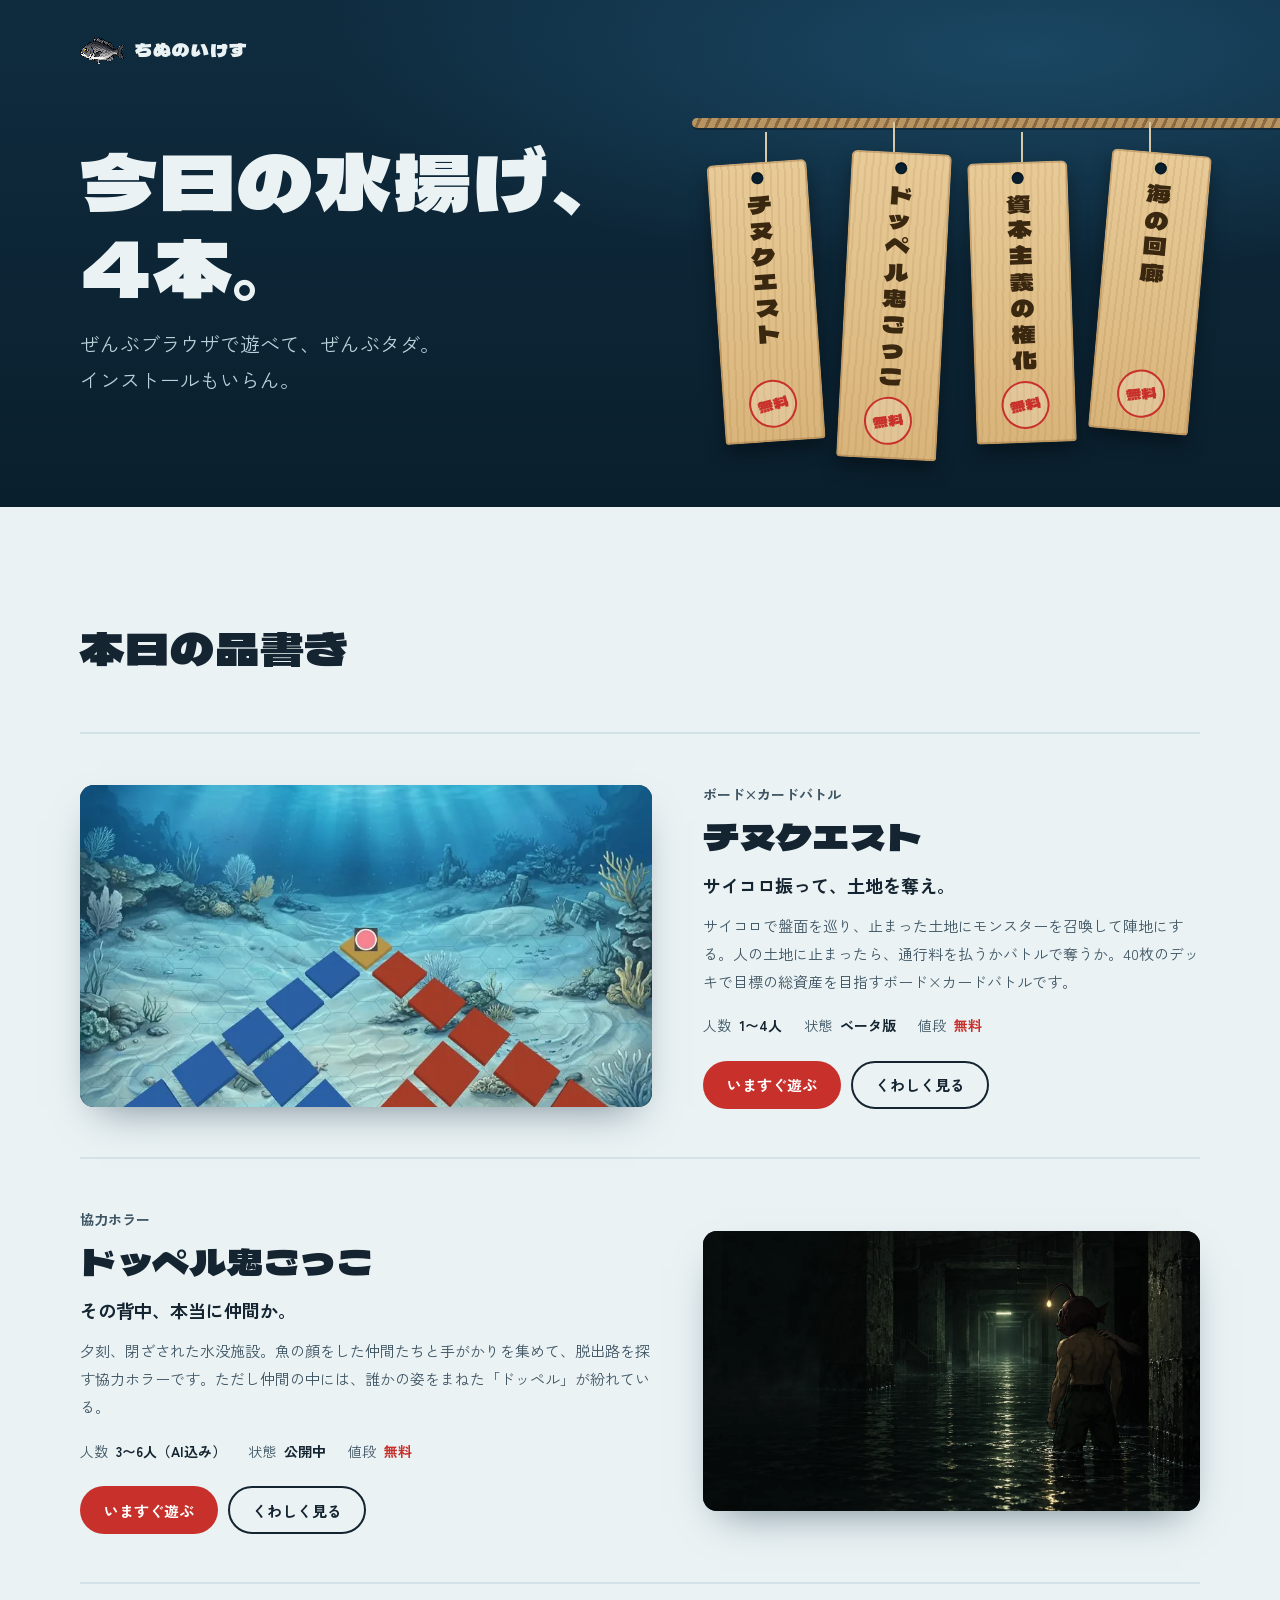
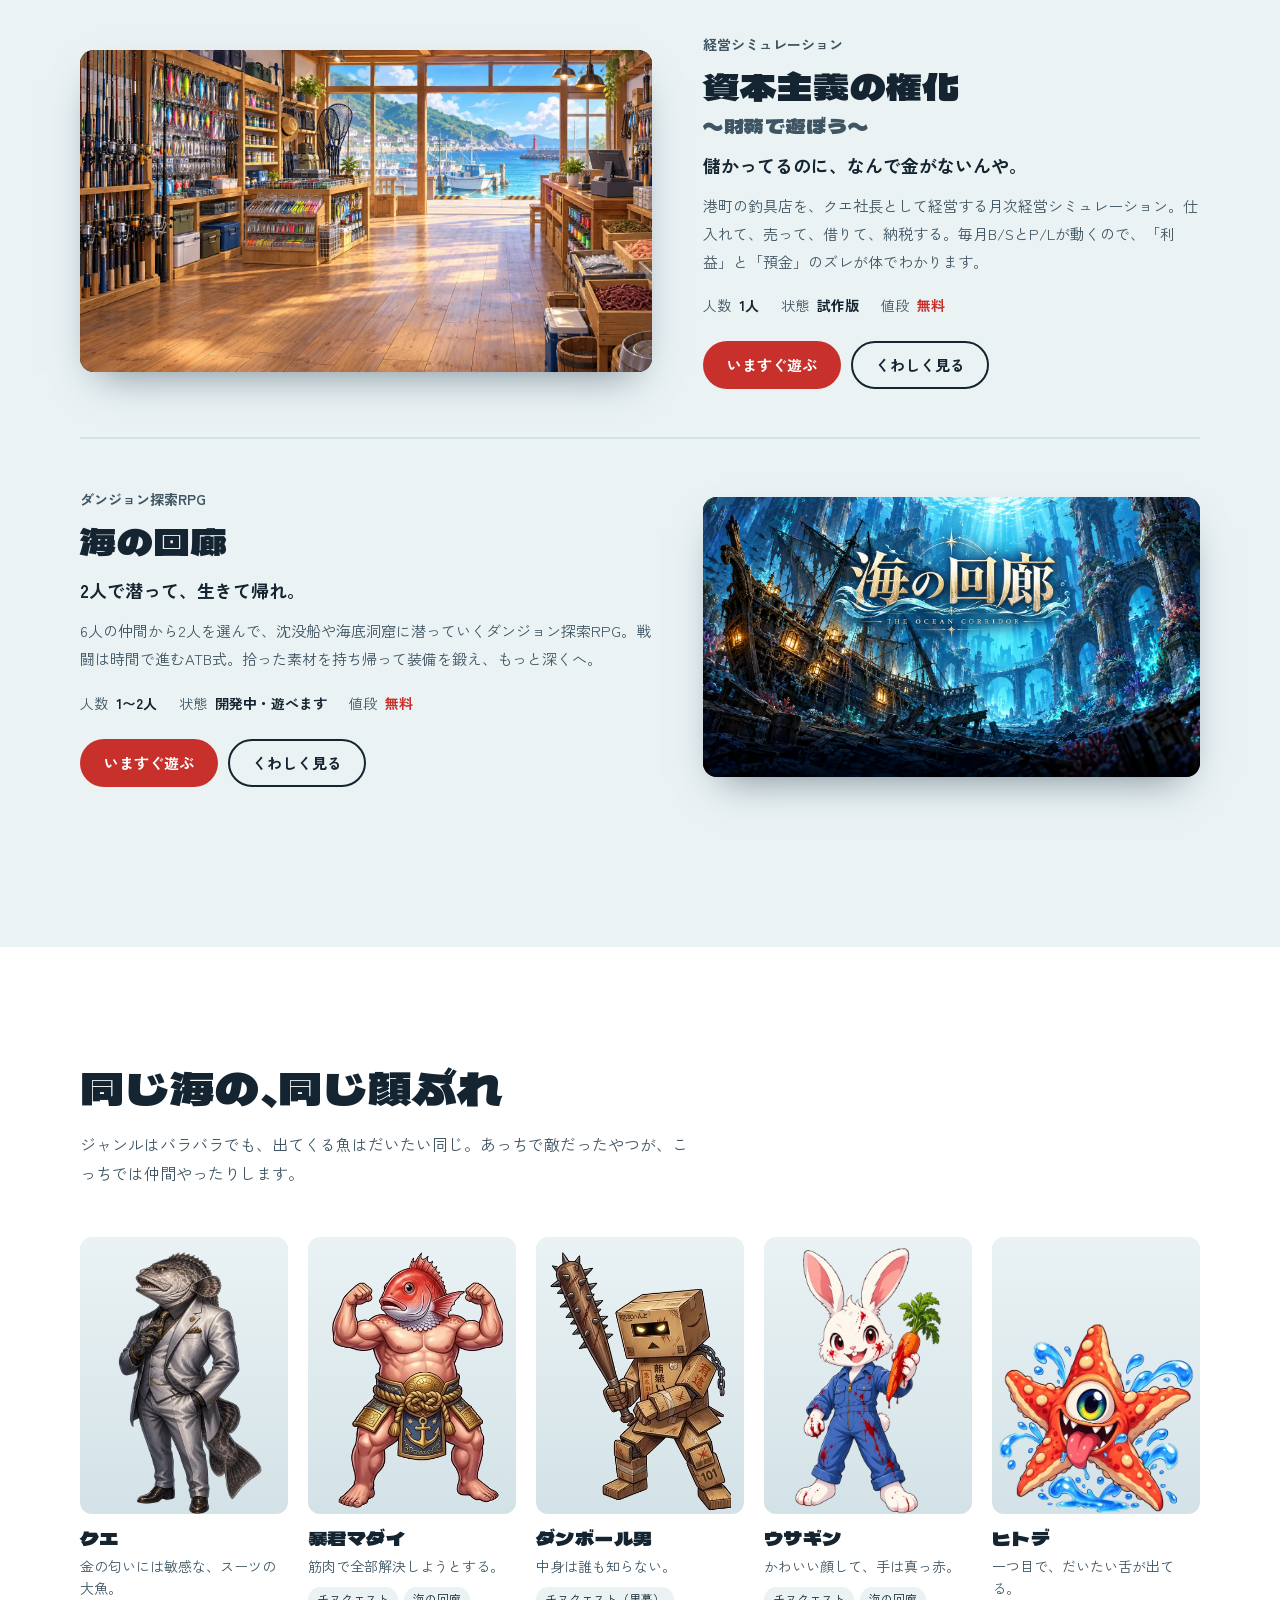
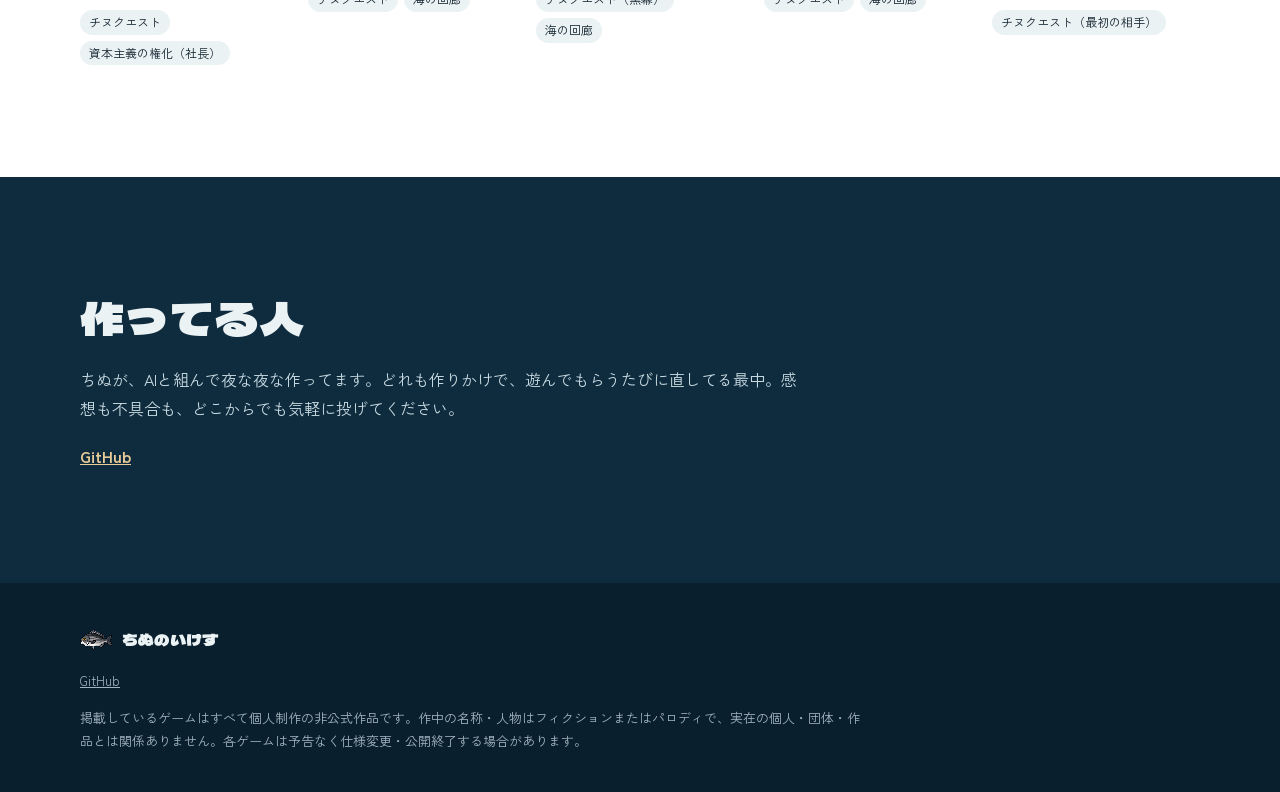
==== commit 52d91618: "チヌクエストの表記をナンバリングなしに変更、個別ページを games/chinu-quest/ へ移動 Co-Authored-By: Claude Fable 5.1 <noreply@anthro" ====
--- a/index.html
+++ b/index.html
@@ -4,13 +4,13 @@
 <meta charset="utf-8">
 <meta name="viewport" content="width=device-width, initial-scale=1, viewport-fit=cover">
 <title>ちぬのいけす｜ちぬの無料ブラウザゲーム</title>
-<meta name="description" content="ちぬが個人で作っているブラウザゲームの置き場。チヌクエスト2、ドッペル鬼ごっこ、資本主義の権化、海の回廊。ぜんぶ無料、インストール不要。">
+<meta name="description" content="ちぬが個人で作っているブラウザゲームの置き場。チヌクエスト、ドッペル鬼ごっこ、資本主義の権化、海の回廊。ぜんぶ無料、インストール不要。">
 <link rel="canonical" href="https://saint-chinu.github.io/">
 <meta name="theme-color" content="#0f2c3f">
 <meta property="og:type" content="website">
 <meta property="og:site_name" content="ちぬのいけす">
 <meta property="og:title" content="ちぬのいけす｜ちぬの無料ブラウザゲーム">
-<meta property="og:description" content="ちぬが個人で作っているブラウザゲームの置き場。チヌクエスト2、ドッペル鬼ごっこ、資本主義の権化、海の回廊。ぜんぶ無料、インストール不要。">
+<meta property="og:description" content="ちぬが個人で作っているブラウザゲームの置き場。チヌクエスト、ドッペル鬼ごっこ、資本主義の権化、海の回廊。ぜんぶ無料、インストール不要。">
 <meta property="og:url" content="https://saint-chinu.github.io/">
 <meta property="og:image" content="https://saint-chinu.github.io/assets/ogp/portal.jpg">
 <meta property="og:image:width" content="1200">
@@ -22,7 +22,7 @@
 <link rel="preload" href="assets/fonts/fonts.css" as="style">
 <link rel="stylesheet" href="assets/fonts/fonts.css">
 <link rel="stylesheet" href="assets/css/site.css">
-<script type="application/ld+json">{"@context": "https://schema.org", "@type": "ItemList", "itemListElement": [{"@type": "ListItem", "position": 1, "item": {"@type": "VideoGame", "name": "チヌクエスト2", "url": "https://saint-chinu.github.io/chinu-quest2/", "genre": "ボード×カードバトル", "gamePlatform": "Web browser", "offers": {"@type": "Offer", "price": 0, "priceCurrency": "JPY"}, "author": {"@type": "Person", "name": "ちぬ"}}}, {"@type": "ListItem", "position": 2, "item": {"@type": "VideoGame", "name": "ドッペル鬼ごっこ", "url": "https://doppel-tag.doppel-tag.workers.dev/", "genre": "協力ホラー", "gamePlatform": "Web browser", "offers": {"@type": "Offer", "price": 0, "priceCurrency": "JPY"}, "author": {"@type": "Person", "name": "ちぬ"}}}, {"@type": "ListItem", "position": 3, "item": {"@type": "VideoGame", "name": "資本主義の権化〜財務で遊ぼう〜", "url": "https://que-finance-game.doppel-tag.workers.dev/", "genre": "経営シミュレーション", "gamePlatform": "Web browser", "offers": {"@type": "Offer", "price": 0, "priceCurrency": "JPY"}, "author": {"@type": "Person", "name": "ちぬ"}}}, {"@type": "ListItem", "position": 4, "item": {"@type": "VideoGame", "name": "海の回廊", "url": "https://sea-corridor-basic.doppel-tag.workers.dev/", "genre": "ダンジョン探索RPG", "gamePlatform": "Web browser", "offers": {"@type": "Offer", "price": 0, "priceCurrency": "JPY"}, "author": {"@type": "Person", "name": "ちぬ"}}}]}</script>
+<script type="application/ld+json">{"@context": "https://schema.org", "@type": "ItemList", "itemListElement": [{"@type": "ListItem", "position": 1, "item": {"@type": "VideoGame", "name": "チヌクエスト", "url": "https://saint-chinu.github.io/chinu-quest2/", "genre": "ボード×カードバトル", "gamePlatform": "Web browser", "offers": {"@type": "Offer", "price": 0, "priceCurrency": "JPY"}, "author": {"@type": "Person", "name": "ちぬ"}}}, {"@type": "ListItem", "position": 2, "item": {"@type": "VideoGame", "name": "ドッペル鬼ごっこ", "url": "https://doppel-tag.doppel-tag.workers.dev/", "genre": "協力ホラー", "gamePlatform": "Web browser", "offers": {"@type": "Offer", "price": 0, "priceCurrency": "JPY"}, "author": {"@type": "Person", "name": "ちぬ"}}}, {"@type": "ListItem", "position": 3, "item": {"@type": "VideoGame", "name": "資本主義の権化〜財務で遊ぼう〜", "url": "https://que-finance-game.doppel-tag.workers.dev/", "genre": "経営シミュレーション", "gamePlatform": "Web browser", "offers": {"@type": "Offer", "price": 0, "priceCurrency": "JPY"}, "author": {"@type": "Person", "name": "ちぬ"}}}, {"@type": "ListItem", "position": 4, "item": {"@type": "VideoGame", "name": "海の回廊", "url": "https://sea-corridor-basic.doppel-tag.workers.dev/", "genre": "ダンジョン探索RPG", "gamePlatform": "Web browser", "offers": {"@type": "Offer", "price": 0, "priceCurrency": "JPY"}, "author": {"@type": "Person", "name": "ちぬ"}}}]}</script>
 </head>
 <body class="portal">
 <a class="skip" href="#catch">本文へ</a>
@@ -37,9 +37,9 @@
       <div class="rope" aria-hidden="true"></div>
       <ul class="tags" aria-label="ゲーム一覧">
         <li class="tag tag-0">
-      <a href="#chinu-quest2">
-        <span class="tag-hole" aria-hidden="true"></span>
-        <span class="tag-name">チヌクエスト2</span>
+      <a href="#chinu-quest">
+        <span class="tag-hole" aria-hidden="true"></span>
+        <span class="tag-name">チヌクエスト</span>
         <span class="tag-price">無料</span>
       </a>
     </li>
@@ -73,13 +73,13 @@
   <section class="section catches" aria-labelledby="catch-h">
     <div class="wrap">
       <h2 id="catch-h" class="section-title">本日の品書き</h2>
-      <article class="catch " id="chinu-quest2" data-theme="cq2">
-  <a class="catch-visual" href="games/chinu-quest2/" tabindex="-1" aria-hidden="true">
+      <article class="catch " id="chinu-quest" data-theme="cq2">
+  <a class="catch-visual" href="games/chinu-quest/" tabindex="-1" aria-hidden="true">
     <img src="assets/img/cq2/board.webp" alt="" loading="lazy" width="1600" height="900">
   </a>
   <div class="catch-body">
     <p class="catch-genre">ボード×カードバトル</p>
-    <h3 class="catch-name"><a href="games/chinu-quest2/">チヌクエスト2</a></h3>
+    <h3 class="catch-name"><a href="games/chinu-quest/">チヌクエスト</a></h3>
     <p class="catch-copy">サイコロ振って、土地を奪え。</p>
     <p class="catch-lead">サイコロで盤面を巡り、止まった土地にモンスターを召喚して陣地にする。人の土地に止まったら、通行料を払うかバトルで奪うか。40枚のデッキで目標の総資産を目指すボード×カードバトルです。</p>
     <dl class="catch-meta">
@@ -89,7 +89,7 @@
     </dl>
     <div class="catch-actions">
       <a class="btn btn-play" href="https://saint-chinu.github.io/chinu-quest2/" target="_blank" rel="noopener">いますぐ遊ぶ</a>
-      <a class="btn btn-ghost" href="games/chinu-quest2/">くわしく見る</a>
+      <a class="btn btn-ghost" href="games/chinu-quest/">くわしく見る</a>
     </div>
   </div>
 </article>
@@ -165,31 +165,31 @@
       <img src="assets/img/cast/que.webp" alt="クエ" loading="lazy">
       <h3>クエ</h3>
       <p class="cast-line">金の匂いには敏感な、スーツの大魚。</p>
-      <ul class="cast-in"><li>チヌクエスト2</li><li>資本主義の権化（社長）</li></ul>
+      <ul class="cast-in"><li>チヌクエスト</li><li>資本主義の権化（社長）</li></ul>
     </li>
 <li class="cast-item">
       <img src="assets/img/cast/madai.webp" alt="暴君マダイ" loading="lazy">
       <h3>暴君マダイ</h3>
       <p class="cast-line">筋肉で全部解決しようとする。</p>
-      <ul class="cast-in"><li>チヌクエスト2</li><li>海の回廊</li></ul>
+      <ul class="cast-in"><li>チヌクエスト</li><li>海の回廊</li></ul>
     </li>
 <li class="cast-item">
       <img src="assets/img/cast/danballman.webp" alt="ダンボール男" loading="lazy">
       <h3>ダンボール男</h3>
       <p class="cast-line">中身は誰も知らない。</p>
-      <ul class="cast-in"><li>チヌクエスト2（黒幕）</li><li>海の回廊</li></ul>
+      <ul class="cast-in"><li>チヌクエスト（黒幕）</li><li>海の回廊</li></ul>
     </li>
 <li class="cast-item">
       <img src="assets/img/cast/usagin.webp" alt="ウサギン" loading="lazy">
       <h3>ウサギン</h3>
       <p class="cast-line">かわいい顔して、手は真っ赤。</p>
-      <ul class="cast-in"><li>チヌクエスト2</li><li>海の回廊</li></ul>
+      <ul class="cast-in"><li>チヌクエスト</li><li>海の回廊</li></ul>
     </li>
 <li class="cast-item">
       <img src="assets/img/cast/hitode.webp" alt="ヒトデ" loading="lazy">
       <h3>ヒトデ</h3>
       <p class="cast-line">一つ目で、だいたい舌が出てる。</p>
-      <ul class="cast-in"><li>チヌクエスト2（最初の相手）</li></ul>
+      <ul class="cast-in"><li>チヌクエスト（最初の相手）</li></ul>
     </li>
       </ul>
     </div>
--- a/assets/css/site.css
+++ b/assets/css/site.css
@@ -239,7 +239,7 @@
 .other-genre { font-size: 13px; color: var(--muted); }
 .game .site-footer { background: color-mix(in srgb, var(--bg) 70%, #000); }
 
-/* --- チヌクエスト2：王道ファンタジーの紺と金 --- */
+/* --- チヌクエスト：王道ファンタジーの紺と金 --- */
 .theme-cq2 { --bg: #16245a; --fg: #f4efdf; --muted: #c2c6dc; --surface: #1f3174; --accent: #f2c14e; --play: #f2c14e; --play-fg: #2a1d05; }
 .theme-cq2 .game-hero { min-height: min(92svh, 820px); }
 .theme-cq2 .game-catch { color: #fff; text-shadow: 0 2px 10px rgba(0,0,0,.6); }
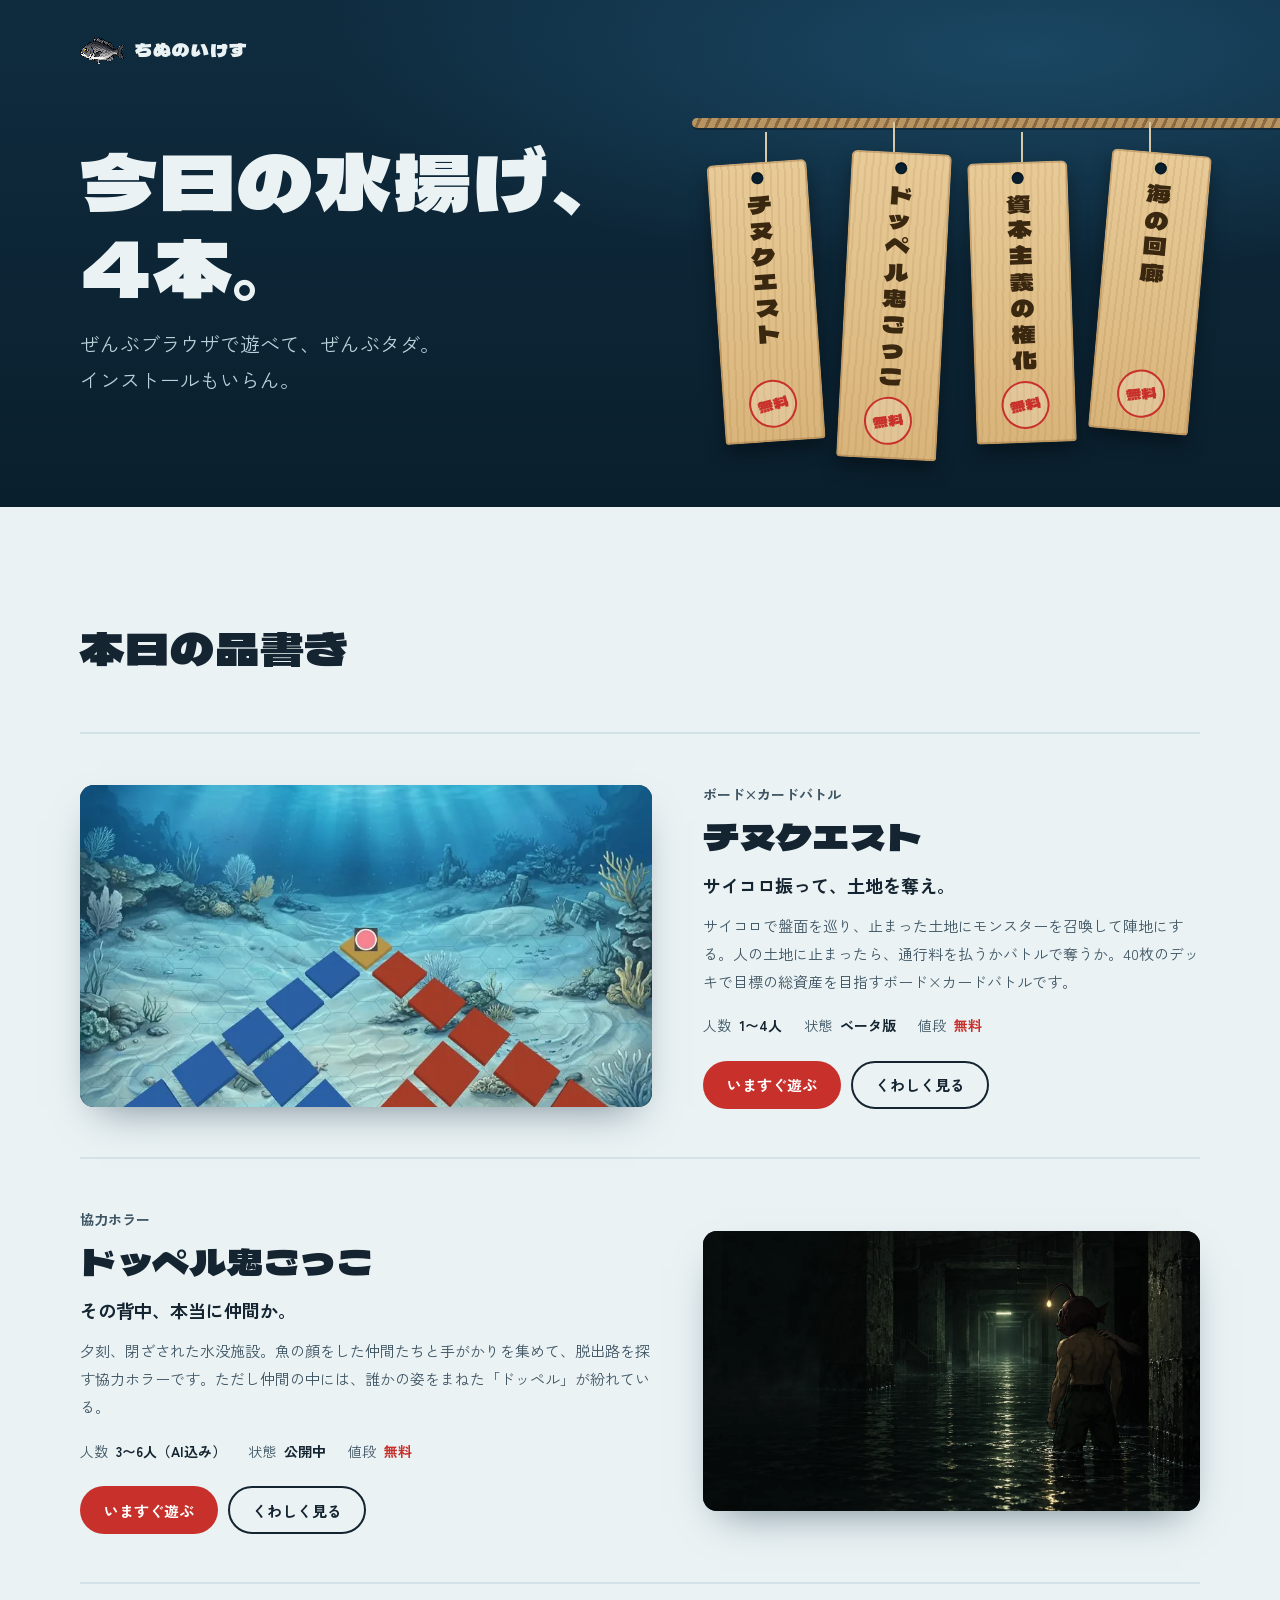
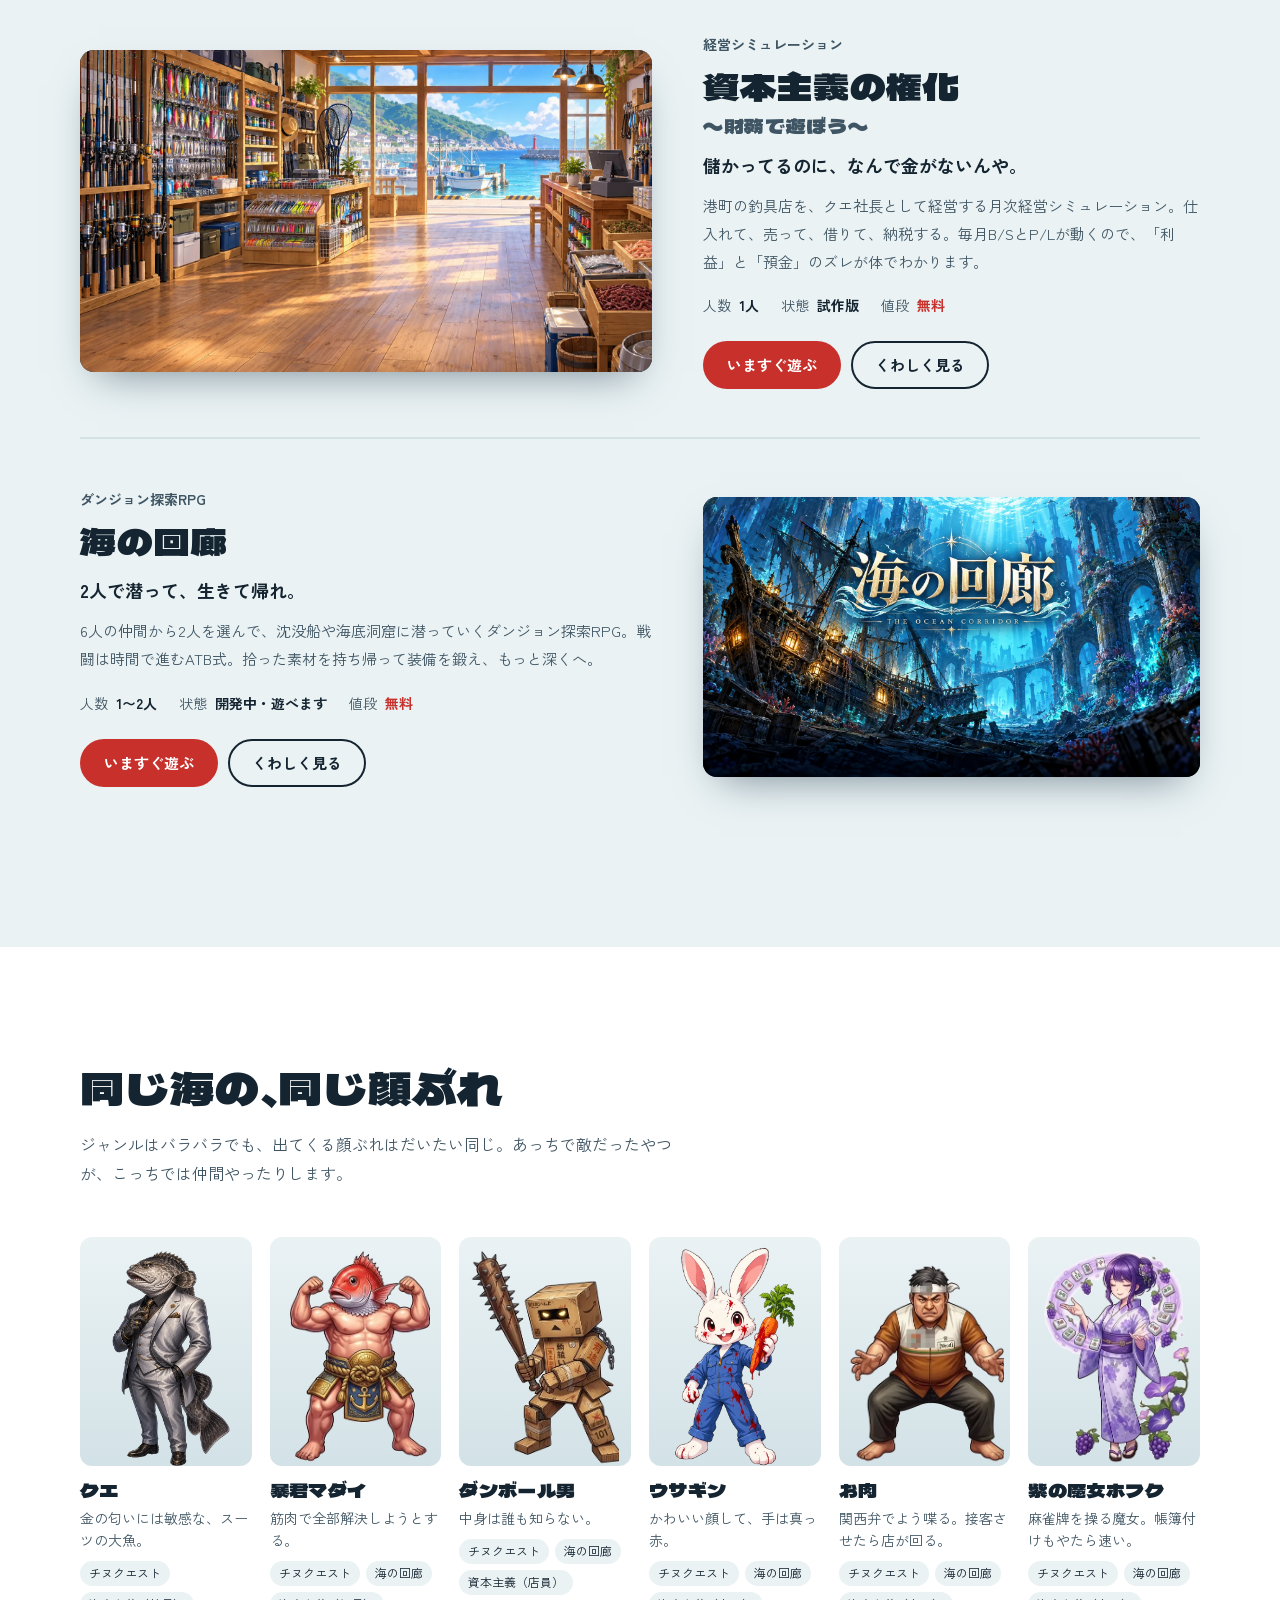
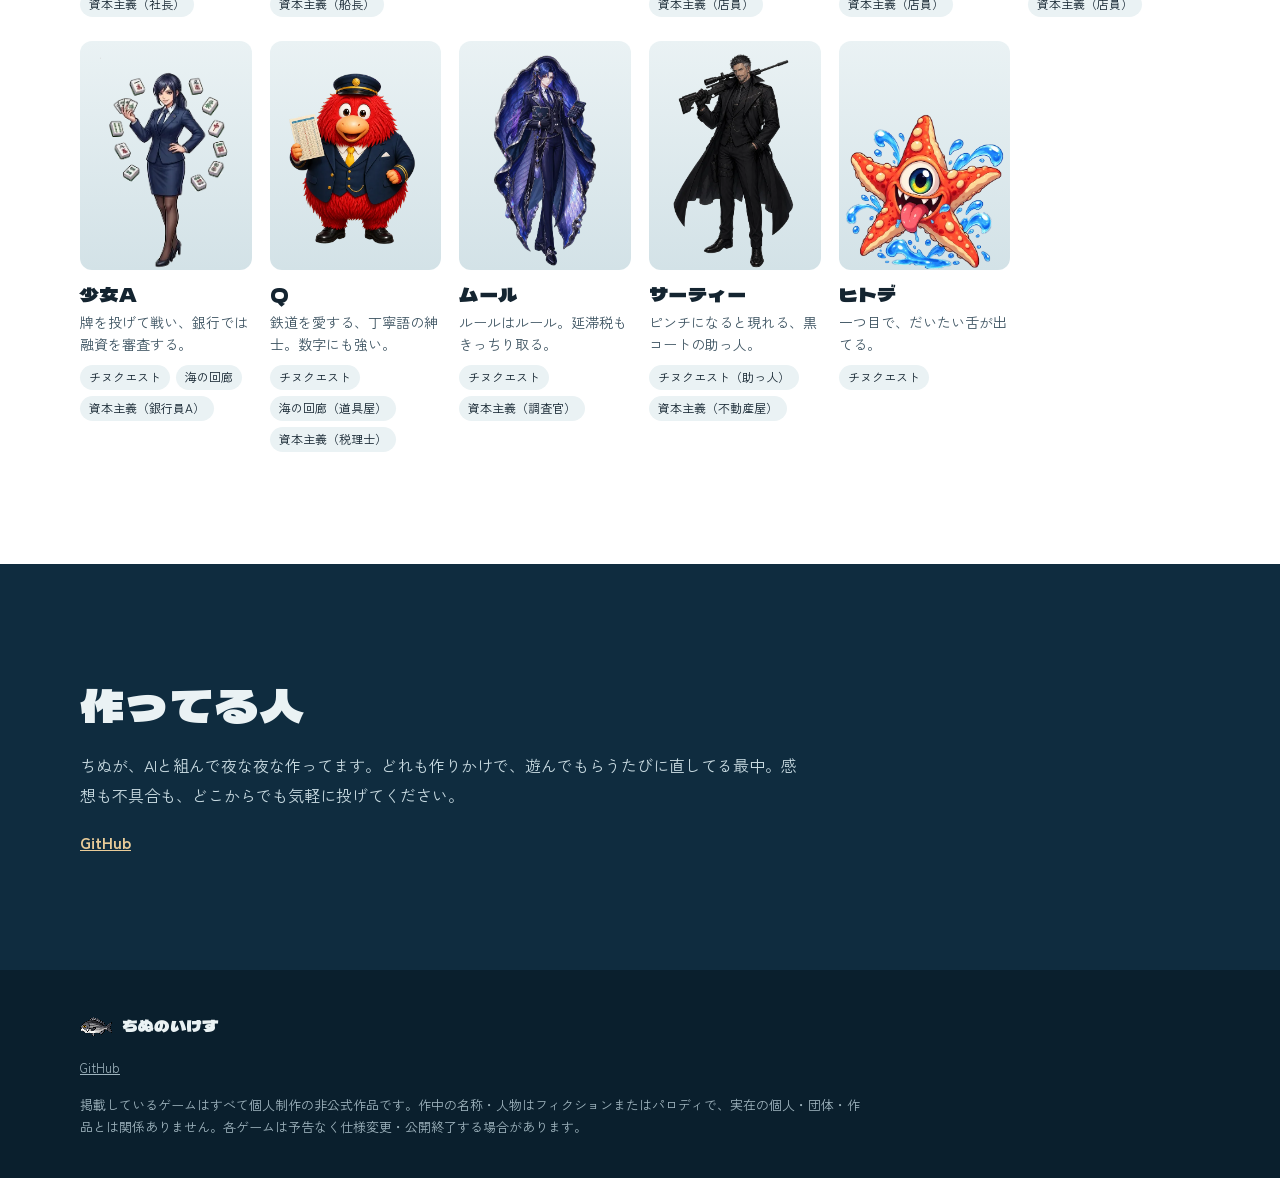
==== commit 16b14b22: "顔ぶれにお肉・紫の魔女ホフク・少女A・Q・ムール・サーティーを追加 各ゲームでの役どころ（資本主義の権化の店員・銀行員A・税理士・調査官・不動産屋、海の回廊の道具屋など）をタグで表示。  Co-Aut" ====
--- a/index.html
+++ b/index.html
@@ -159,37 +159,73 @@
   <section class="section cast" aria-labelledby="cast-h">
     <div class="wrap">
       <h2 id="cast-h" class="section-title">同じ海の、同じ顔ぶれ</h2>
-      <p class="section-lead">ジャンルはバラバラでも、出てくる魚はだいたい同じ。あっちで敵だったやつが、こっちでは仲間やったりします。</p>
+      <p class="section-lead">ジャンルはバラバラでも、出てくる顔ぶれはだいたい同じ。あっちで敵だったやつが、こっちでは仲間やったりします。</p>
       <ul class="cast-list">
       <li class="cast-item">
       <img src="assets/img/cast/que.webp" alt="クエ" loading="lazy">
       <h3>クエ</h3>
       <p class="cast-line">金の匂いには敏感な、スーツの大魚。</p>
-      <ul class="cast-in"><li>チヌクエスト</li><li>資本主義の権化（社長）</li></ul>
+      <ul class="cast-in"><li>チヌクエスト</li><li>資本主義（社長）</li></ul>
     </li>
 <li class="cast-item">
       <img src="assets/img/cast/madai.webp" alt="暴君マダイ" loading="lazy">
       <h3>暴君マダイ</h3>
       <p class="cast-line">筋肉で全部解決しようとする。</p>
-      <ul class="cast-in"><li>チヌクエスト</li><li>海の回廊</li></ul>
+      <ul class="cast-in"><li>チヌクエスト</li><li>海の回廊</li><li>資本主義（船長）</li></ul>
     </li>
 <li class="cast-item">
       <img src="assets/img/cast/danballman.webp" alt="ダンボール男" loading="lazy">
       <h3>ダンボール男</h3>
       <p class="cast-line">中身は誰も知らない。</p>
-      <ul class="cast-in"><li>チヌクエスト（黒幕）</li><li>海の回廊</li></ul>
+      <ul class="cast-in"><li>チヌクエスト</li><li>海の回廊</li><li>資本主義（店員）</li></ul>
     </li>
 <li class="cast-item">
       <img src="assets/img/cast/usagin.webp" alt="ウサギン" loading="lazy">
       <h3>ウサギン</h3>
       <p class="cast-line">かわいい顔して、手は真っ赤。</p>
-      <ul class="cast-in"><li>チヌクエスト</li><li>海の回廊</li></ul>
+      <ul class="cast-in"><li>チヌクエスト</li><li>海の回廊</li><li>資本主義（店員）</li></ul>
+    </li>
+<li class="cast-item">
+      <img src="assets/img/cast/oniku.webp" alt="お肉" loading="lazy">
+      <h3>お肉</h3>
+      <p class="cast-line">関西弁でよう喋る。接客させたら店が回る。</p>
+      <ul class="cast-in"><li>チヌクエスト</li><li>海の回廊</li><li>資本主義（店員）</li></ul>
+    </li>
+<li class="cast-item">
+      <img src="assets/img/cast/hofuku.webp" alt="紫の魔女ホフク" loading="lazy">
+      <h3>紫の魔女ホフク</h3>
+      <p class="cast-line">麻雀牌を操る魔女。帳簿付けもやたら速い。</p>
+      <ul class="cast-in"><li>チヌクエスト</li><li>海の回廊</li><li>資本主義（店員）</li></ul>
+    </li>
+<li class="cast-item">
+      <img src="assets/img/cast/shoujo-a.webp" alt="少女A" loading="lazy">
+      <h3>少女A</h3>
+      <p class="cast-line">牌を投げて戦い、銀行では融資を審査する。</p>
+      <ul class="cast-in"><li>チヌクエスト</li><li>海の回廊</li><li>資本主義（銀行員A）</li></ul>
+    </li>
+<li class="cast-item">
+      <img src="assets/img/cast/q.webp" alt="Q" loading="lazy">
+      <h3>Q</h3>
+      <p class="cast-line">鉄道を愛する、丁寧語の紳士。数字にも強い。</p>
+      <ul class="cast-in"><li>チヌクエスト</li><li>海の回廊（道具屋）</li><li>資本主義（税理士）</li></ul>
+    </li>
+<li class="cast-item">
+      <img src="assets/img/cast/muuru.webp" alt="ムール" loading="lazy">
+      <h3>ムール</h3>
+      <p class="cast-line">ルールはルール。延滞税もきっちり取る。</p>
+      <ul class="cast-in"><li>チヌクエスト</li><li>資本主義（調査官）</li></ul>
+    </li>
+<li class="cast-item">
+      <img src="assets/img/cast/thirty.webp" alt="サーティー" loading="lazy">
+      <h3>サーティー</h3>
+      <p class="cast-line">ピンチになると現れる、黒コートの助っ人。</p>
+      <ul class="cast-in"><li>チヌクエスト（助っ人）</li><li>資本主義（不動産屋）</li></ul>
     </li>
 <li class="cast-item">
       <img src="assets/img/cast/hitode.webp" alt="ヒトデ" loading="lazy">
       <h3>ヒトデ</h3>
       <p class="cast-line">一つ目で、だいたい舌が出てる。</p>
-      <ul class="cast-in"><li>チヌクエスト（最初の相手）</li></ul>
+      <ul class="cast-in"><li>チヌクエスト</li></ul>
     </li>
       </ul>
     </div>
--- a/assets/css/site.css
+++ b/assets/css/site.css
@@ -157,7 +157,7 @@
 
 /* 顔ぶれ */
 .cast { background: var(--surface); }
-.cast-list { list-style: none; padding: 0; margin: clamp(28px, 5vw, 48px) 0 0; display: grid; grid-template-columns: repeat(5, 1fr); gap: 20px; }
+.cast-list { list-style: none; padding: 0; margin: clamp(28px, 5vw, 48px) 0 0; display: grid; grid-template-columns: repeat(6, 1fr); gap: 24px 18px; }
 .cast-item img { width: 100%; aspect-ratio: 3 / 4; object-fit: contain; object-position: bottom; background: linear-gradient(180deg, var(--ice), var(--ice-2)); border-radius: 12px; padding: 10px 6px 0; }
 .cast-item h3 { font-size: 19px; margin-top: 12px; }
 .cast-line { font-size: 14px; color: var(--muted); margin-top: 4px; line-height: 1.6; }
@@ -271,6 +271,9 @@
 .theme-umi .game-title { visibility: hidden; height: 0; }
 
 /* ===== 狭い画面 ===== */
+@media (max-width: 1080px) {
+  .cast-list { grid-template-columns: repeat(4, 1fr); }
+}
 @media (max-width: 860px) {
   .hero-inner { grid-template-columns: 1fr; }
   .hero-title { font-size: clamp(36px, 10.5vw, 84px); }
@@ -281,7 +284,6 @@
   .catch, .feature { grid-template-columns: 1fr; }
   .catch.flip .catch-visual, .feature.flip .feature-shot { order: 0; }
   .cast-list { grid-template-columns: repeat(2, 1fr); }
-  .cast-item:last-child { grid-column: span 2; max-width: calc(50% - 10px); }
   .others ul { grid-template-columns: 1fr; }
   .others a { grid-template-columns: 132px 1fr; grid-template-rows: auto 1fr; column-gap: 14px; align-items: start; }
   .others img { grid-row: span 2; }
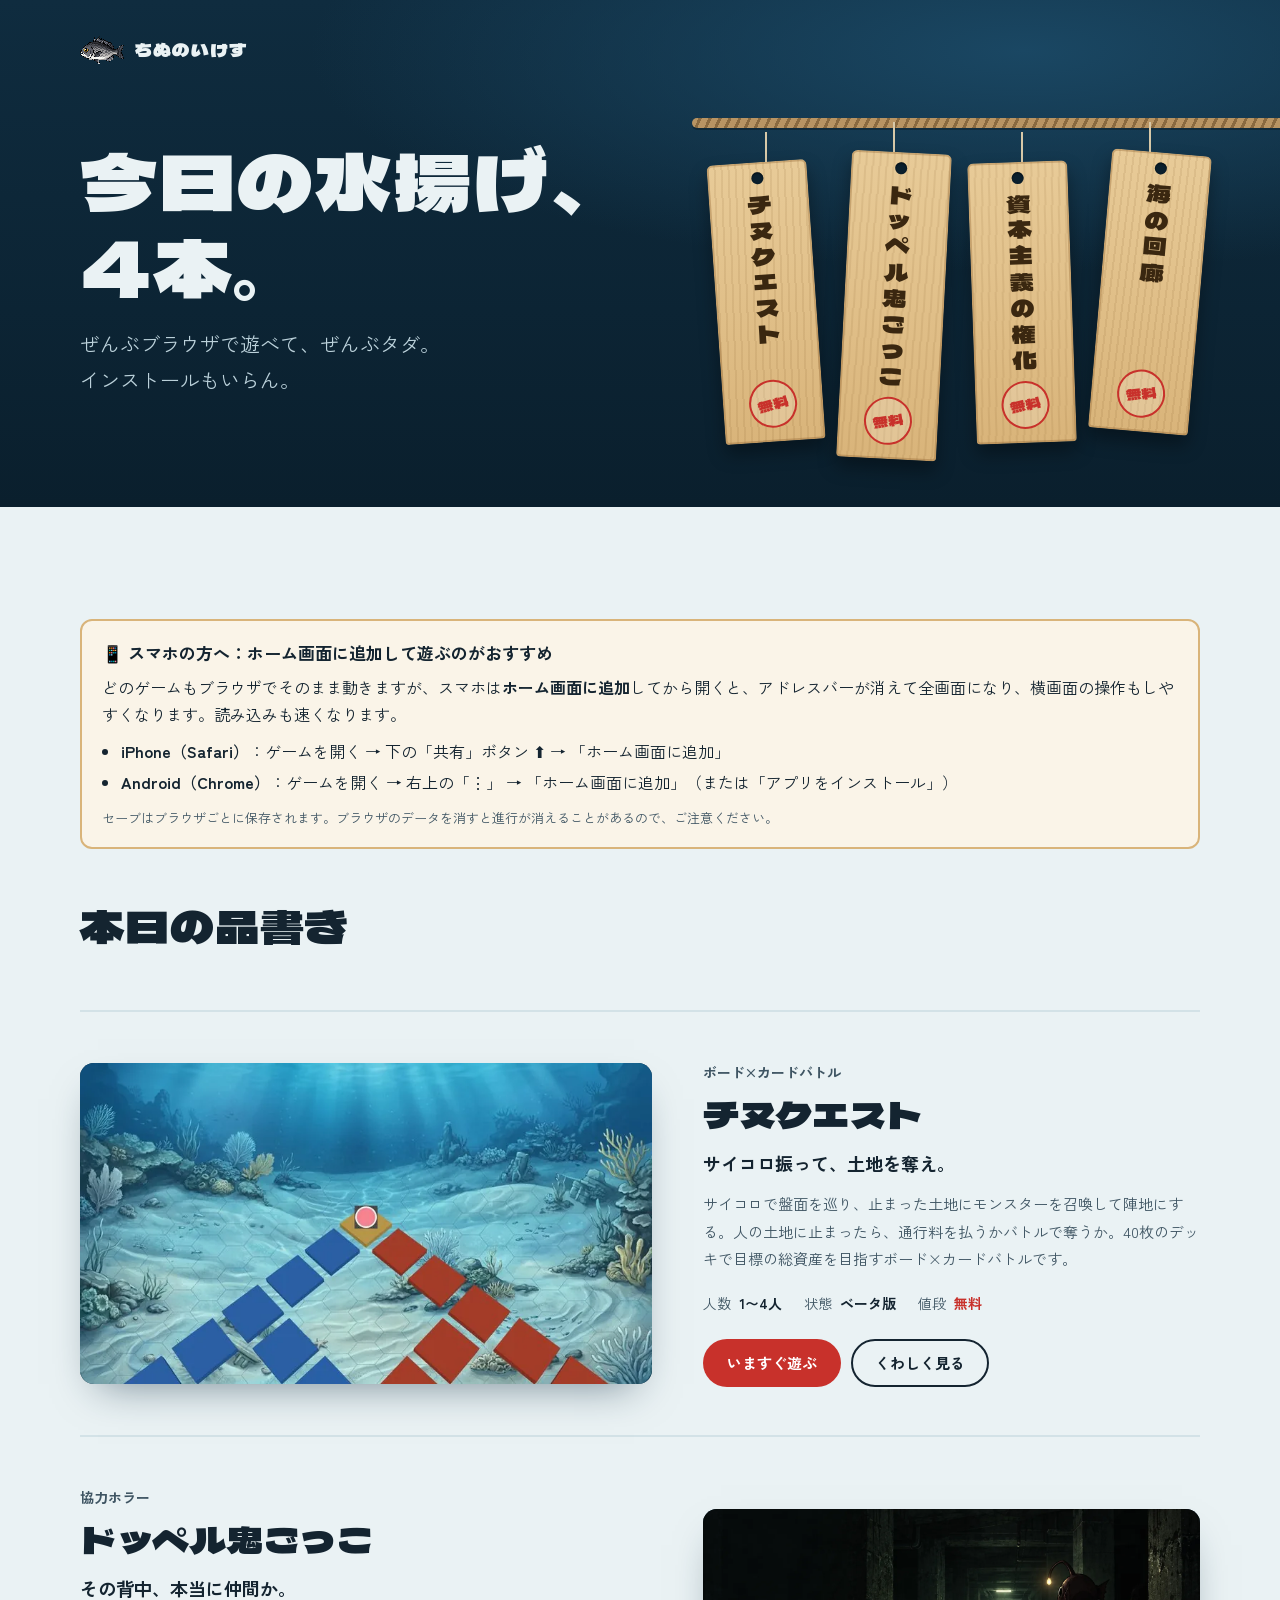
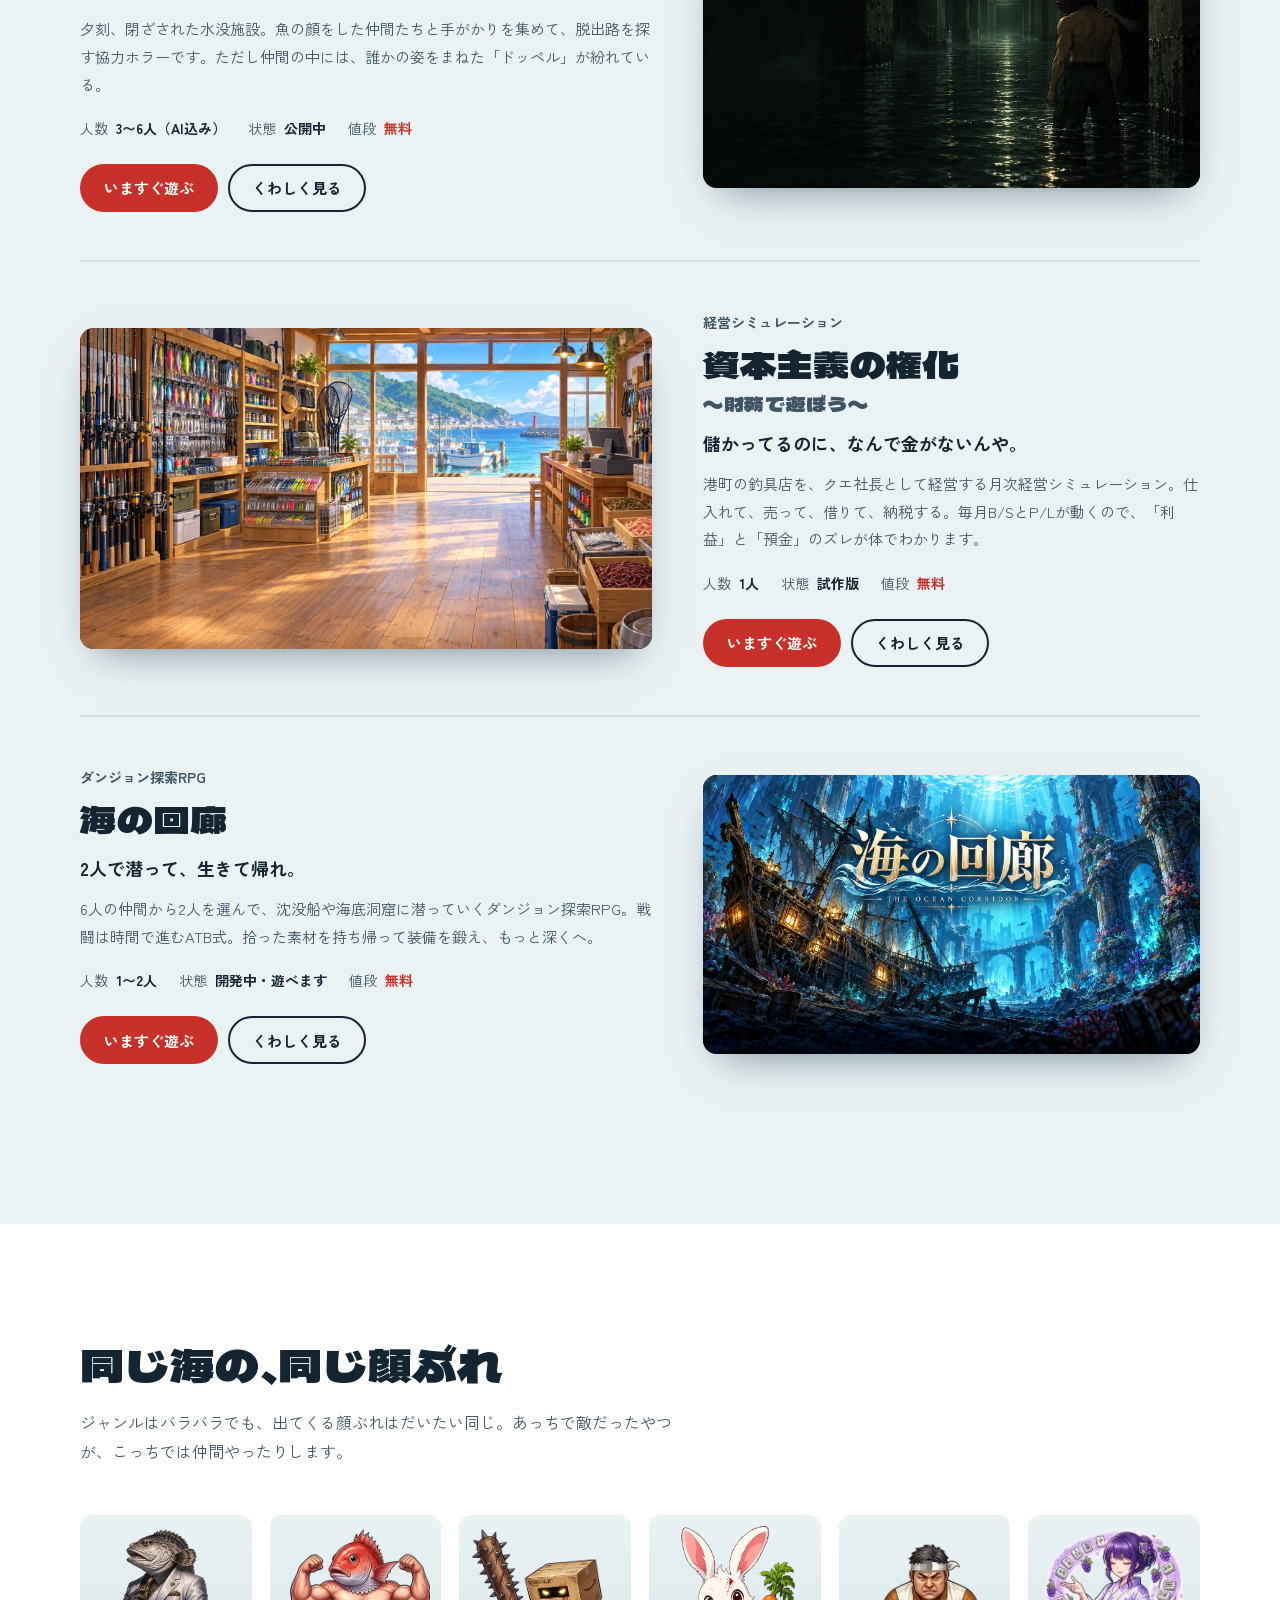
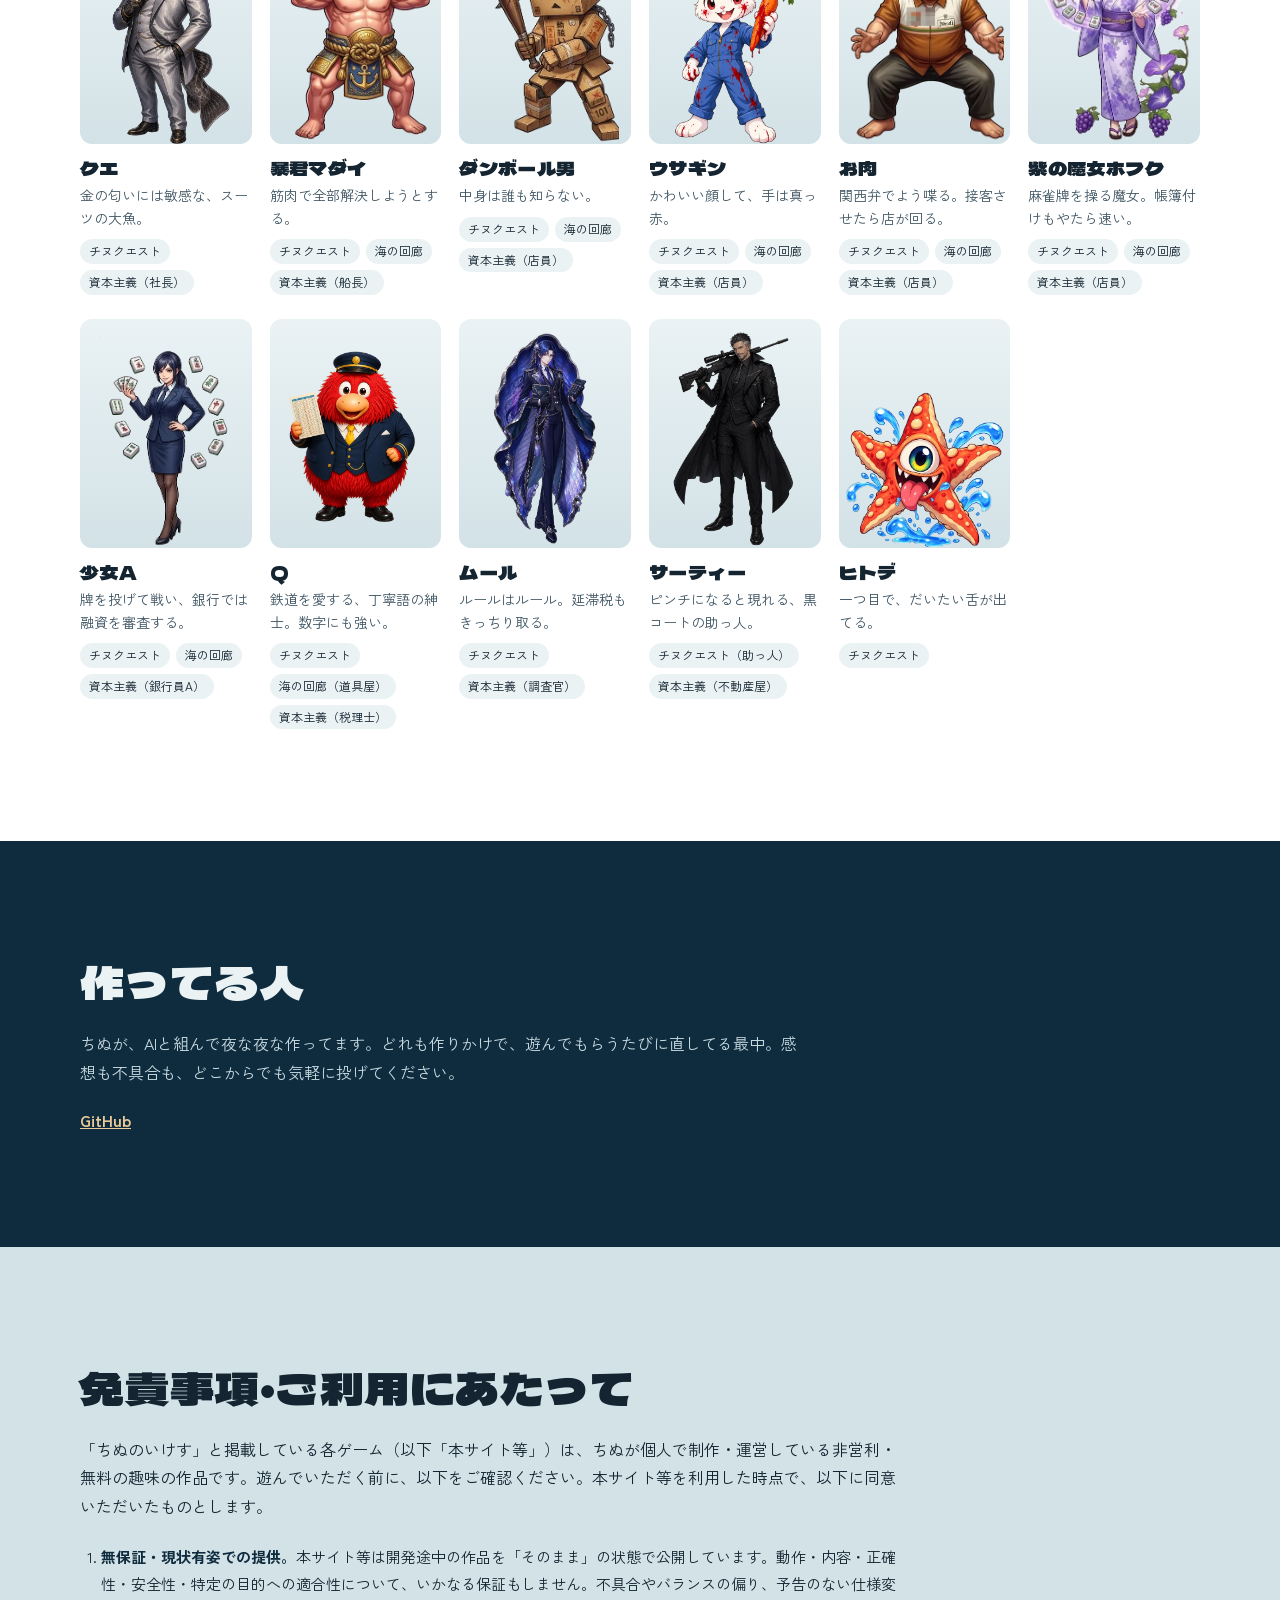
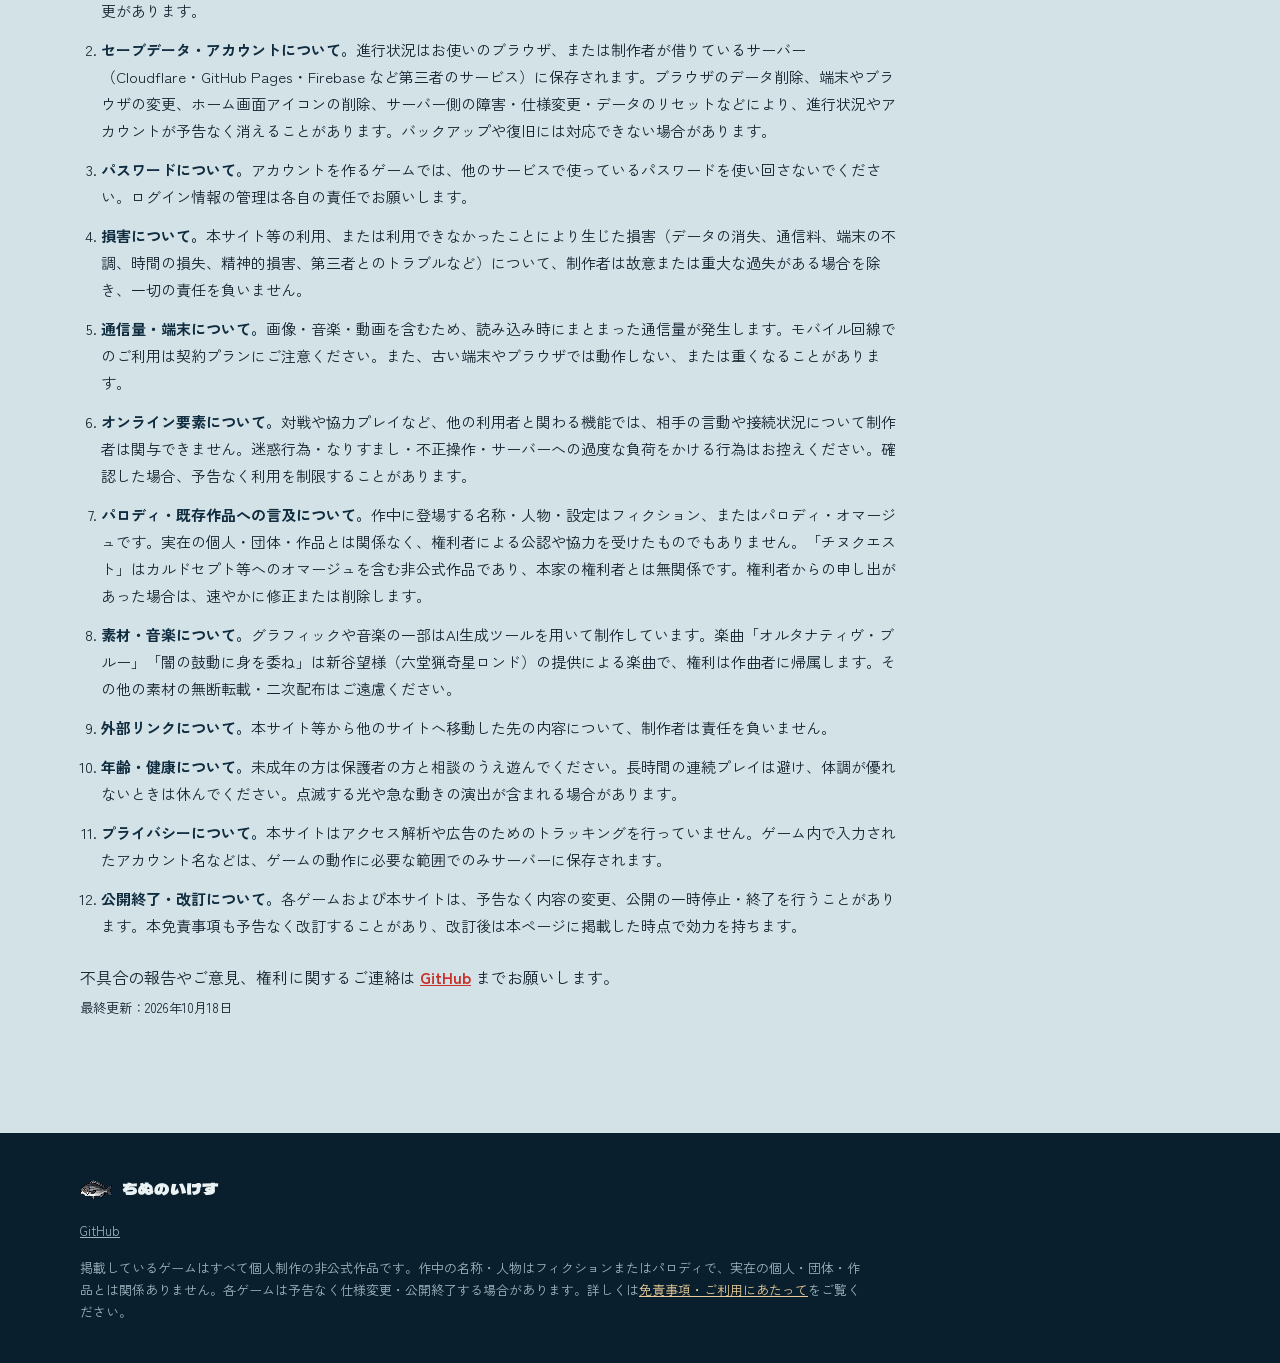
==== commit d72dfd3a: "トップページにスマホ向けの注意書きと免責事項を追加 「本日の品書き」の上に、ホーム画面に追加して遊ぶ案内（iPhone / Android の手順、セーブの注意）。ページ下部に「免責事項・ご利用にあた" ====
--- a/index.html
+++ b/index.html
@@ -72,6 +72,15 @@
 <main id="catch">
   <section class="section catches" aria-labelledby="catch-h">
     <div class="wrap">
+      <aside class="notice" aria-labelledby="notice-h">
+        <p id="notice-h" class="notice-title">📱 スマホの方へ：ホーム画面に追加して遊ぶのがおすすめ</p>
+        <p>どのゲームもブラウザでそのまま動きますが、スマホは<strong>ホーム画面に追加</strong>してから開くと、アドレスバーが消えて全画面になり、横画面の操作もしやすくなります。読み込みも速くなります。</p>
+        <ul class="notice-steps">
+          <li><b>iPhone（Safari）</b>：ゲームを開く → 下の「共有」ボタン <span aria-hidden="true">⬆︎</span> → 「ホーム画面に追加」</li>
+          <li><b>Android（Chrome）</b>：ゲームを開く → 右上の「⋮」 → 「ホーム画面に追加」（または「アプリをインストール」）</li>
+        </ul>
+        <p class="notice-fine">セーブはブラウザごとに保存されます。ブラウザのデータを消すと進行が消えることがあるので、ご注意ください。</p>
+      </aside>
       <h2 id="catch-h" class="section-title">本日の品書き</h2>
       <article class="catch " id="chinu-quest" data-theme="cq2">
   <a class="catch-visual" href="games/chinu-quest/" tabindex="-1" aria-hidden="true">
@@ -238,12 +247,34 @@
       <p class="maker-links"><a href="https://github.com/saint-chinu" target="_blank" rel="noopener">GitHub</a></p>
     </div></div>
   </section>
+
+  <section class="section disclaimer" id="disclaimer" aria-labelledby="disclaimer-h">
+    <div class="wrap"><div class="disclaimer-inner">
+      <h2 id="disclaimer-h" class="section-title">免責事項・ご利用にあたって</h2>
+      <p class="disclaimer-lead">「ちぬのいけす」と掲載している各ゲーム（以下「本サイト等」）は、ちぬが個人で制作・運営している非営利・無料の趣味の作品です。遊んでいただく前に、以下をご確認ください。本サイト等を利用した時点で、以下に同意いただいたものとします。</p>
+      <ol class="disclaimer-list">
+        <li><b>無保証・現状有姿での提供。</b>本サイト等は開発途中の作品を「そのまま」の状態で公開しています。動作・内容・正確性・安全性・特定の目的への適合性について、いかなる保証もしません。不具合やバランスの偏り、予告のない仕様変更があります。</li>
+        <li><b>セーブデータ・アカウントについて。</b>進行状況はお使いのブラウザ、または制作者が借りているサーバー（Cloudflare・GitHub Pages・Firebase など第三者のサービス）に保存されます。ブラウザのデータ削除、端末やブラウザの変更、ホーム画面アイコンの削除、サーバー側の障害・仕様変更・データのリセットなどにより、進行状況やアカウントが予告なく消えることがあります。バックアップや復旧には対応できない場合があります。</li>
+        <li><b>パスワードについて。</b>アカウントを作るゲームでは、他のサービスで使っているパスワードを使い回さないでください。ログイン情報の管理は各自の責任でお願いします。</li>
+        <li><b>損害について。</b>本サイト等の利用、または利用できなかったことにより生じた損害（データの消失、通信料、端末の不調、時間の損失、精神的損害、第三者とのトラブルなど）について、制作者は故意または重大な過失がある場合を除き、一切の責任を負いません。</li>
+        <li><b>通信量・端末について。</b>画像・音楽・動画を含むため、読み込み時にまとまった通信量が発生します。モバイル回線でのご利用は契約プランにご注意ください。また、古い端末やブラウザでは動作しない、または重くなることがあります。</li>
+        <li><b>オンライン要素について。</b>対戦や協力プレイなど、他の利用者と関わる機能では、相手の言動や接続状況について制作者は関与できません。迷惑行為・なりすまし・不正操作・サーバーへの過度な負荷をかける行為はお控えください。確認した場合、予告なく利用を制限することがあります。</li>
+        <li><b>パロディ・既存作品への言及について。</b>作中に登場する名称・人物・設定はフィクション、またはパロディ・オマージュです。実在の個人・団体・作品とは関係なく、権利者による公認や協力を受けたものでもありません。「チヌクエスト」はカルドセプト等へのオマージュを含む非公式作品であり、本家の権利者とは無関係です。権利者からの申し出があった場合は、速やかに修正または削除します。</li>
+        <li><b>素材・音楽について。</b>グラフィックや音楽の一部はAI生成ツールを用いて制作しています。楽曲「オルタナティヴ・ブルー」「闇の鼓動に身を委ね」は新谷望様（六堂猟奇星ロンド）の提供による楽曲で、権利は作曲者に帰属します。その他の素材の無断転載・二次配布はご遠慮ください。</li>
+        <li><b>外部リンクについて。</b>本サイト等から他のサイトへ移動した先の内容について、制作者は責任を負いません。</li>
+        <li><b>年齢・健康について。</b>未成年の方は保護者の方と相談のうえ遊んでください。長時間の連続プレイは避け、体調が優れないときは休んでください。点滅する光や急な動きの演出が含まれる場合があります。</li>
+        <li><b>プライバシーについて。</b>本サイトはアクセス解析や広告のためのトラッキングを行っていません。ゲーム内で入力されたアカウント名などは、ゲームの動作に必要な範囲でのみサーバーに保存されます。</li>
+        <li><b>公開終了・改訂について。</b>各ゲームおよび本サイトは、予告なく内容の変更、公開の一時停止・終了を行うことがあります。本免責事項も予告なく改訂することがあり、改訂後は本ページに掲載した時点で効力を持ちます。</li>
+      </ol>
+      <p class="disclaimer-contact">不具合の報告やご意見、権利に関するご連絡は <a href="https://github.com/saint-chinu" target="_blank" rel="noopener">GitHub</a> までお願いします。<br><small>最終更新：2026年10月18日</small></p>
+    </div></div>
+  </section>
 </main>
 <footer class="site-footer">
   <div class="wrap footer-inner">
     <a class="footer-mark" href=""><img src="assets/img/chinu-pixel.webp" alt="" width="40" height="40">ちぬのいけす</a>
     <nav class="footer-links" aria-label="外部リンク"><a href="https://github.com/saint-chinu" target="_blank" rel="noopener">GitHub</a></nav>
-    <p class="fine">掲載しているゲームはすべて個人制作の非公式作品です。作中の名称・人物はフィクションまたはパロディで、実在の個人・団体・作品とは関係ありません。各ゲームは予告なく仕様変更・公開終了する場合があります。</p>
+    <p class="fine">掲載しているゲームはすべて個人制作の非公式作品です。作中の名称・人物はフィクションまたはパロディで、実在の個人・団体・作品とは関係ありません。各ゲームは予告なく仕様変更・公開終了する場合があります。詳しくは<a href="#disclaimer">免責事項・ご利用にあたって</a>をご覧ください。</p>
   </div>
 </footer>
 <script src="assets/js/site.js" defer></script>
--- a/assets/css/site.css
+++ b/assets/css/site.css
@@ -171,6 +171,25 @@
 .maker-links { display: flex; gap: 18px; font-weight: 700; }
 .maker-links a { color: var(--wood-hi); }
 
+/* ── スマホ向けの注意書き（トップ） ───────────── */
+.notice { margin: 0 0 clamp(28px, 5vw, 48px); padding: 18px 20px; border: 2px solid var(--wood); border-radius: 12px; background: color-mix(in srgb, var(--wood-hi) 22%, #fff); color: var(--ink); line-height: 1.7; }
+.notice p { margin: 0; }
+.notice-title { font-weight: 800; font-size: 17px; margin-bottom: 6px !important; }
+.notice-steps { margin: 10px 0 0; padding-left: 1.2em; }
+.notice-steps li { margin: 4px 0; }
+.notice-fine { margin-top: 10px !important; font-size: 13px; color: var(--ink-soft); }
+
+/* ── 免責事項 ───────────────────────────── */
+.disclaimer { background: var(--ice-2); color: var(--ink); }
+.disclaimer-inner { max-width: 820px; }
+.disclaimer-lead { margin-top: 18px; line-height: 1.8; }
+.disclaimer-list { margin: 22px 0 0; padding-left: 1.4em; display: grid; gap: 12px; line-height: 1.8; font-size: 15px; }
+.disclaimer-list b { color: var(--sea); }
+.disclaimer-contact { margin-top: 24px; line-height: 1.8; }
+.disclaimer-contact a { color: var(--stamp); font-weight: 700; }
+.site-footer .fine a { color: var(--wood-hi); }
+
+
 /* フッター */
 .site-footer { background: var(--sea-deep); color: #9fb4be; padding: 40px 0 calc(40px + env(safe-area-inset-bottom)); font-size: 13px; }
 .footer-inner { display: grid; gap: 14px; }
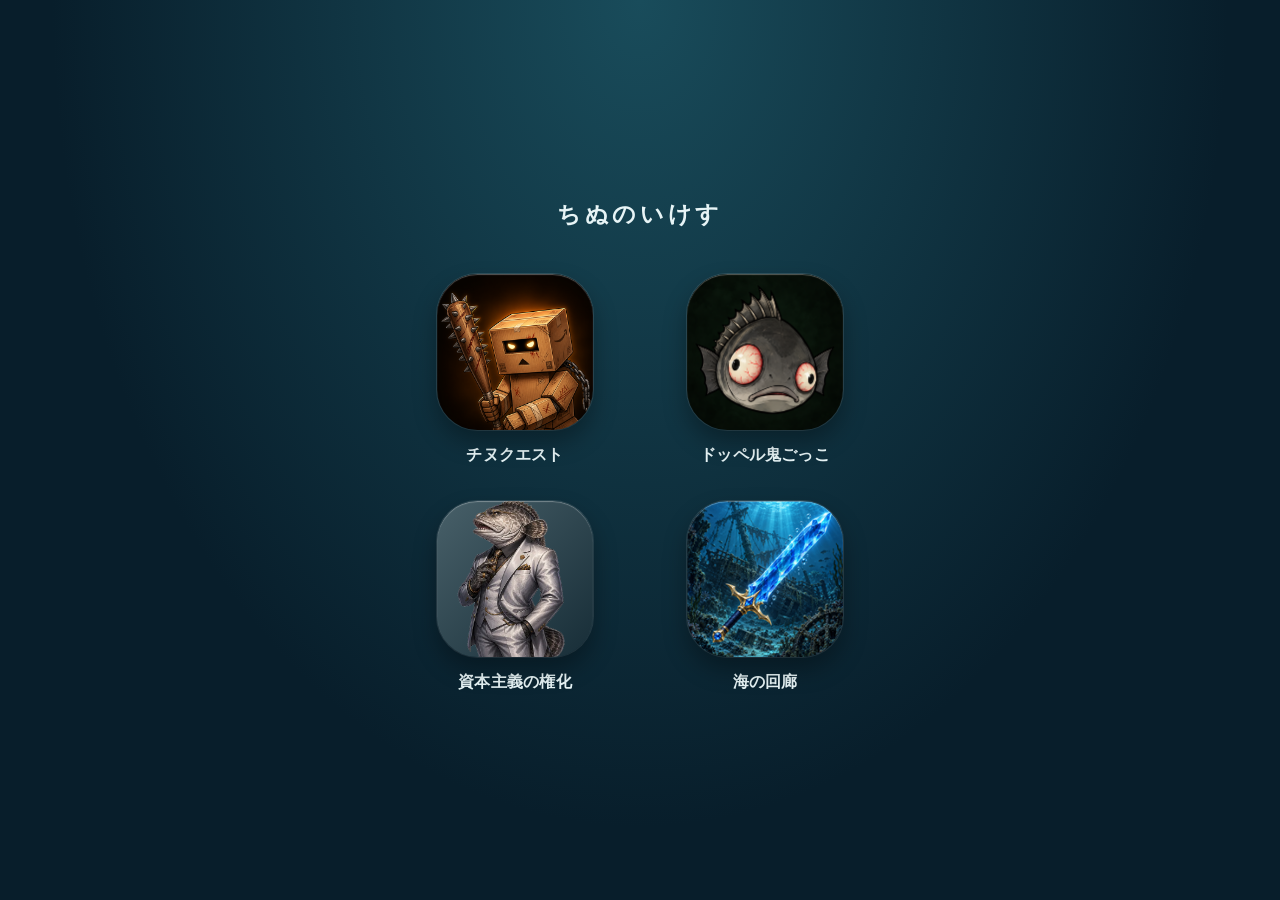
==== commit ddf1cbbc: "Replace portal homepage with four game launch icons" ====
--- a/index.html
+++ b/index.html
@@ -1,282 +1,42 @@
 <!doctype html>
 <html lang="ja">
 <head>
-<meta charset="utf-8">
-<meta name="viewport" content="width=device-width, initial-scale=1, viewport-fit=cover">
-<title>ちぬのいけす｜ちぬの無料ブラウザゲーム</title>
-<meta name="description" content="ちぬが個人で作っているブラウザゲームの置き場。チヌクエスト、ドッペル鬼ごっこ、資本主義の権化、海の回廊。ぜんぶ無料、インストール不要。">
-<link rel="canonical" href="https://saint-chinu.github.io/">
-<meta name="theme-color" content="#0f2c3f">
-<meta property="og:type" content="website">
-<meta property="og:site_name" content="ちぬのいけす">
-<meta property="og:title" content="ちぬのいけす｜ちぬの無料ブラウザゲーム">
-<meta property="og:description" content="ちぬが個人で作っているブラウザゲームの置き場。チヌクエスト、ドッペル鬼ごっこ、資本主義の権化、海の回廊。ぜんぶ無料、インストール不要。">
-<meta property="og:url" content="https://saint-chinu.github.io/">
-<meta property="og:image" content="https://saint-chinu.github.io/assets/ogp/portal.jpg">
-<meta property="og:image:width" content="1200">
-<meta property="og:image:height" content="630">
-<meta property="og:locale" content="ja_JP">
-<meta name="twitter:card" content="summary_large_image">
-<link rel="icon" href="favicon.png" type="image/png">
-<link rel="apple-touch-icon" href="apple-touch-icon.png">
-<link rel="preload" href="assets/fonts/fonts.css" as="style">
-<link rel="stylesheet" href="assets/fonts/fonts.css">
-<link rel="stylesheet" href="assets/css/site.css">
-<script type="application/ld+json">{"@context": "https://schema.org", "@type": "ItemList", "itemListElement": [{"@type": "ListItem", "position": 1, "item": {"@type": "VideoGame", "name": "チヌクエスト", "url": "https://saint-chinu.github.io/chinu-quest2/", "genre": "ボード×カードバトル", "gamePlatform": "Web browser", "offers": {"@type": "Offer", "price": 0, "priceCurrency": "JPY"}, "author": {"@type": "Person", "name": "ちぬ"}}}, {"@type": "ListItem", "position": 2, "item": {"@type": "VideoGame", "name": "ドッペル鬼ごっこ", "url": "https://doppel-tag.doppel-tag.workers.dev/", "genre": "協力ホラー", "gamePlatform": "Web browser", "offers": {"@type": "Offer", "price": 0, "priceCurrency": "JPY"}, "author": {"@type": "Person", "name": "ちぬ"}}}, {"@type": "ListItem", "position": 3, "item": {"@type": "VideoGame", "name": "資本主義の権化〜財務で遊ぼう〜", "url": "https://que-finance-game.doppel-tag.workers.dev/", "genre": "経営シミュレーション", "gamePlatform": "Web browser", "offers": {"@type": "Offer", "price": 0, "priceCurrency": "JPY"}, "author": {"@type": "Person", "name": "ちぬ"}}}, {"@type": "ListItem", "position": 4, "item": {"@type": "VideoGame", "name": "海の回廊", "url": "https://sea-corridor-basic.doppel-tag.workers.dev/", "genre": "ダンジョン探索RPG", "gamePlatform": "Web browser", "offers": {"@type": "Offer", "price": 0, "priceCurrency": "JPY"}, "author": {"@type": "Person", "name": "ちぬ"}}}]}</script>
+  <meta charset="utf-8">
+  <meta name="viewport" content="width=device-width, initial-scale=1, viewport-fit=cover">
+  <title>ちぬのいけす</title>
+  <meta name="description" content="チヌクエスト、ドッペル鬼ごっこ、資本主義の権化、海の回廊。ゲームを選んでスタート。">
+  <meta name="theme-color" content="#081e2b">
+  <meta name="apple-mobile-web-app-capable" content="yes">
+  <meta name="apple-mobile-web-app-title" content="ちぬのいけす">
+  <meta name="apple-mobile-web-app-status-bar-style" content="black-translucent">
+  <link rel="canonical" href="https://saint-chinu.github.io/">
+  <link rel="icon" href="favicon.png" type="image/png">
+  <link rel="apple-touch-icon" href="apple-touch-icon.png">
+  <link rel="manifest" href="manifest.webmanifest">
+  <link rel="stylesheet" href="assets/css/launcher.css?v=1">
+  <script src="assets/js/launcher.js?v=1" defer></script>
 </head>
-<body class="portal">
-<a class="skip" href="#catch">本文へ</a>
-<header class="hero">
-  <div class="wrap hero-inner">
-    <div class="hero-text">
-      <p class="brand"><img src="assets/img/chinu-pixel.webp" alt="" width="56" height="56">ちぬのいけす</p>
-      <h1 class="hero-title">今日の水揚げ、<br>4本。</h1>
-      <p class="hero-sub">ぜんぶブラウザで遊べて、ぜんぶタダ。<br>インストールもいらん。</p>
-    </div>
-    <div class="hang">
-      <div class="rope" aria-hidden="true"></div>
-      <ul class="tags" aria-label="ゲーム一覧">
-        <li class="tag tag-0">
-      <a href="#chinu-quest">
-        <span class="tag-hole" aria-hidden="true"></span>
-        <span class="tag-name">チヌクエスト</span>
-        <span class="tag-price">無料</span>
+<body>
+  <main class="launcher">
+    <h1>ちぬのいけす</h1>
+    <nav class="games" aria-label="ゲームを選ぶ">
+      <a class="game chinu-quest" href="https://chinu-quest2-pvp.doppel-tag.workers.dev/" aria-label="チヌクエストを起動">
+        <span class="icon"><img src="assets/launcher/chinu.png" alt="" width="156" height="156" decoding="async"></span>
+        <span class="name">チヌクエスト</span>
       </a>
-    </li>
-    <li class="tag tag-1">
-      <a href="#doppel-tag">
-        <span class="tag-hole" aria-hidden="true"></span>
-        <span class="tag-name">ドッペル鬼ごっこ</span>
-        <span class="tag-price">無料</span>
+      <a class="game doppel-tag" href="https://doppel-tag.doppel-tag.workers.dev/" aria-label="ドッペル鬼ごっこを起動">
+        <span class="icon"><img src="assets/launcher/doppel.png" alt="" width="156" height="156" decoding="async"></span>
+        <span class="name">ドッペル鬼ごっこ</span>
       </a>
-    </li>
-    <li class="tag tag-2">
-      <a href="#capitalism">
-        <span class="tag-hole" aria-hidden="true"></span>
-        <span class="tag-name">資本主義の権化</span>
-        <span class="tag-price">無料</span>
+      <a class="game capitalism" href="https://que-finance-game.doppel-tag.workers.dev/" aria-label="資本主義の権化を起動">
+        <span class="icon"><img src="assets/img/cast/que.webp" alt="" width="156" height="156" decoding="async"></span>
+        <span class="name">資本主義の権化</span>
       </a>
-    </li>
-    <li class="tag tag-3">
-      <a href="#umi-no-kairo">
-        <span class="tag-hole" aria-hidden="true"></span>
-        <span class="tag-name">海の回廊</span>
-        <span class="tag-price">無料</span>
+      <a class="game umi-no-kairo" href="https://sea-corridor-basic.doppel-tag.workers.dev/" aria-label="海の回廊を起動">
+        <span class="icon"><img src="assets/launcher/umi.png" alt="" width="156" height="156" decoding="async"></span>
+        <span class="name">海の回廊</span>
       </a>
-    </li>
-      </ul>
-    </div>
-  </div>
-</header>
-
-<main id="catch">
-  <section class="section catches" aria-labelledby="catch-h">
-    <div class="wrap">
-      <aside class="notice" aria-labelledby="notice-h">
-        <p id="notice-h" class="notice-title">📱 スマホの方へ：ホーム画面に追加して遊ぶのがおすすめ</p>
-        <p>どのゲームもブラウザでそのまま動きますが、スマホは<strong>ホーム画面に追加</strong>してから開くと、アドレスバーが消えて全画面になり、横画面の操作もしやすくなります。読み込みも速くなります。</p>
-        <ul class="notice-steps">
-          <li><b>iPhone（Safari）</b>：ゲームを開く → 下の「共有」ボタン <span aria-hidden="true">⬆︎</span> → 「ホーム画面に追加」</li>
-          <li><b>Android（Chrome）</b>：ゲームを開く → 右上の「⋮」 → 「ホーム画面に追加」（または「アプリをインストール」）</li>
-        </ul>
-        <p class="notice-fine">セーブはブラウザごとに保存されます。ブラウザのデータを消すと進行が消えることがあるので、ご注意ください。</p>
-      </aside>
-      <h2 id="catch-h" class="section-title">本日の品書き</h2>
-      <article class="catch " id="chinu-quest" data-theme="cq2">
-  <a class="catch-visual" href="games/chinu-quest/" tabindex="-1" aria-hidden="true">
-    <img src="assets/img/cq2/board.webp" alt="" loading="lazy" width="1600" height="900">
-  </a>
-  <div class="catch-body">
-    <p class="catch-genre">ボード×カードバトル</p>
-    <h3 class="catch-name"><a href="games/chinu-quest/">チヌクエスト</a></h3>
-    <p class="catch-copy">サイコロ振って、土地を奪え。</p>
-    <p class="catch-lead">サイコロで盤面を巡り、止まった土地にモンスターを召喚して陣地にする。人の土地に止まったら、通行料を払うかバトルで奪うか。40枚のデッキで目標の総資産を目指すボード×カードバトルです。</p>
-    <dl class="catch-meta">
-      <div><dt>人数</dt><dd>1〜4人</dd></div>
-      <div><dt>状態</dt><dd>ベータ版</dd></div>
-      <div><dt>値段</dt><dd class="free">無料</dd></div>
-    </dl>
-    <div class="catch-actions">
-      <a class="btn btn-play" href="https://saint-chinu.github.io/chinu-quest2/" target="_blank" rel="noopener">いますぐ遊ぶ</a>
-      <a class="btn btn-ghost" href="games/chinu-quest/">くわしく見る</a>
-    </div>
-  </div>
-</article>
-<article class="catch flip" id="doppel-tag" data-theme="doppel">
-  <a class="catch-visual" href="games/doppel-tag/" tabindex="-1" aria-hidden="true">
-    <img src="assets/img/doppel/key.webp" alt="" loading="lazy" width="1600" height="900">
-  </a>
-  <div class="catch-body">
-    <p class="catch-genre">協力ホラー</p>
-    <h3 class="catch-name"><a href="games/doppel-tag/">ドッペル鬼ごっこ</a></h3>
-    <p class="catch-copy">その背中、本当に仲間か。</p>
-    <p class="catch-lead">夕刻、閉ざされた水没施設。魚の顔をした仲間たちと手がかりを集めて、脱出路を探す協力ホラーです。ただし仲間の中には、誰かの姿をまねた「ドッペル」が紛れている。</p>
-    <dl class="catch-meta">
-      <div><dt>人数</dt><dd>3〜6人（AI込み）</dd></div>
-      <div><dt>状態</dt><dd>公開中</dd></div>
-      <div><dt>値段</dt><dd class="free">無料</dd></div>
-    </dl>
-    <div class="catch-actions">
-      <a class="btn btn-play" href="https://doppel-tag.doppel-tag.workers.dev/" target="_blank" rel="noopener">いますぐ遊ぶ</a>
-      <a class="btn btn-ghost" href="games/doppel-tag/">くわしく見る</a>
-    </div>
-  </div>
-</article>
-<article class="catch " id="capitalism" data-theme="cap">
-  <a class="catch-visual" href="games/capitalism/" tabindex="-1" aria-hidden="true">
-    <img src="assets/img/cap/shop.webp" alt="" loading="lazy" width="1600" height="900">
-  </a>
-  <div class="catch-body">
-    <p class="catch-genre">経営シミュレーション</p>
-    <h3 class="catch-name"><a href="games/capitalism/">資本主義の権化</a><span class="catch-sub">〜財務で遊ぼう〜</span></h3>
-    <p class="catch-copy">儲かってるのに、なんで金がないんや。</p>
-    <p class="catch-lead">港町の釣具店を、クエ社長として経営する月次経営シミュレーション。仕入れて、売って、借りて、納税する。毎月B/SとP/Lが動くので、「利益」と「預金」のズレが体でわかります。</p>
-    <dl class="catch-meta">
-      <div><dt>人数</dt><dd>1人</dd></div>
-      <div><dt>状態</dt><dd>試作版</dd></div>
-      <div><dt>値段</dt><dd class="free">無料</dd></div>
-    </dl>
-    <div class="catch-actions">
-      <a class="btn btn-play" href="https://que-finance-game.doppel-tag.workers.dev/" target="_blank" rel="noopener">いますぐ遊ぶ</a>
-      <a class="btn btn-ghost" href="games/capitalism/">くわしく見る</a>
-    </div>
-  </div>
-</article>
-<article class="catch flip" id="umi-no-kairo" data-theme="umi">
-  <a class="catch-visual" href="games/umi-no-kairo/" tabindex="-1" aria-hidden="true">
-    <img src="assets/img/umi/key.webp" alt="" loading="lazy" width="1600" height="900">
-  </a>
-  <div class="catch-body">
-    <p class="catch-genre">ダンジョン探索RPG</p>
-    <h3 class="catch-name"><a href="games/umi-no-kairo/">海の回廊</a></h3>
-    <p class="catch-copy">2人で潜って、生きて帰れ。</p>
-    <p class="catch-lead">6人の仲間から2人を選んで、沈没船や海底洞窟に潜っていくダンジョン探索RPG。戦闘は時間で進むATB式。拾った素材を持ち帰って装備を鍛え、もっと深くへ。</p>
-    <dl class="catch-meta">
-      <div><dt>人数</dt><dd>1〜2人</dd></div>
-      <div><dt>状態</dt><dd>開発中・遊べます</dd></div>
-      <div><dt>値段</dt><dd class="free">無料</dd></div>
-    </dl>
-    <div class="catch-actions">
-      <a class="btn btn-play" href="https://sea-corridor-basic.doppel-tag.workers.dev/" target="_blank" rel="noopener">いますぐ遊ぶ</a>
-      <a class="btn btn-ghost" href="games/umi-no-kairo/">くわしく見る</a>
-    </div>
-  </div>
-</article>
-    </div>
-  </section>
-
-  <section class="section cast" aria-labelledby="cast-h">
-    <div class="wrap">
-      <h2 id="cast-h" class="section-title">同じ海の、同じ顔ぶれ</h2>
-      <p class="section-lead">ジャンルはバラバラでも、出てくる顔ぶれはだいたい同じ。あっちで敵だったやつが、こっちでは仲間やったりします。</p>
-      <ul class="cast-list">
-      <li class="cast-item">
-      <img src="assets/img/cast/que.webp" alt="クエ" loading="lazy">
-      <h3>クエ</h3>
-      <p class="cast-line">金の匂いには敏感な、スーツの大魚。</p>
-      <ul class="cast-in"><li>チヌクエスト</li><li>資本主義（社長）</li></ul>
-    </li>
-<li class="cast-item">
-      <img src="assets/img/cast/madai.webp" alt="暴君マダイ" loading="lazy">
-      <h3>暴君マダイ</h3>
-      <p class="cast-line">筋肉で全部解決しようとする。</p>
-      <ul class="cast-in"><li>チヌクエスト</li><li>海の回廊</li><li>資本主義（船長）</li></ul>
-    </li>
-<li class="cast-item">
-      <img src="assets/img/cast/danballman.webp" alt="ダンボール男" loading="lazy">
-      <h3>ダンボール男</h3>
-      <p class="cast-line">中身は誰も知らない。</p>
-      <ul class="cast-in"><li>チヌクエスト</li><li>海の回廊</li><li>資本主義（店員）</li></ul>
-    </li>
-<li class="cast-item">
-      <img src="assets/img/cast/usagin.webp" alt="ウサギン" loading="lazy">
-      <h3>ウサギン</h3>
-      <p class="cast-line">かわいい顔して、手は真っ赤。</p>
-      <ul class="cast-in"><li>チヌクエスト</li><li>海の回廊</li><li>資本主義（店員）</li></ul>
-    </li>
-<li class="cast-item">
-      <img src="assets/img/cast/oniku.webp" alt="お肉" loading="lazy">
-      <h3>お肉</h3>
-      <p class="cast-line">関西弁でよう喋る。接客させたら店が回る。</p>
-      <ul class="cast-in"><li>チヌクエスト</li><li>海の回廊</li><li>資本主義（店員）</li></ul>
-    </li>
-<li class="cast-item">
-      <img src="assets/img/cast/hofuku.webp" alt="紫の魔女ホフク" loading="lazy">
-      <h3>紫の魔女ホフク</h3>
-      <p class="cast-line">麻雀牌を操る魔女。帳簿付けもやたら速い。</p>
-      <ul class="cast-in"><li>チヌクエスト</li><li>海の回廊</li><li>資本主義（店員）</li></ul>
-    </li>
-<li class="cast-item">
-      <img src="assets/img/cast/shoujo-a.webp" alt="少女A" loading="lazy">
-      <h3>少女A</h3>
-      <p class="cast-line">牌を投げて戦い、銀行では融資を審査する。</p>
-      <ul class="cast-in"><li>チヌクエスト</li><li>海の回廊</li><li>資本主義（銀行員A）</li></ul>
-    </li>
-<li class="cast-item">
-      <img src="assets/img/cast/q.webp" alt="Q" loading="lazy">
-      <h3>Q</h3>
-      <p class="cast-line">鉄道を愛する、丁寧語の紳士。数字にも強い。</p>
-      <ul class="cast-in"><li>チヌクエスト</li><li>海の回廊（道具屋）</li><li>資本主義（税理士）</li></ul>
-    </li>
-<li class="cast-item">
-      <img src="assets/img/cast/muuru.webp" alt="ムール" loading="lazy">
-      <h3>ムール</h3>
-      <p class="cast-line">ルールはルール。延滞税もきっちり取る。</p>
-      <ul class="cast-in"><li>チヌクエスト</li><li>資本主義（調査官）</li></ul>
-    </li>
-<li class="cast-item">
-      <img src="assets/img/cast/thirty.webp" alt="サーティー" loading="lazy">
-      <h3>サーティー</h3>
-      <p class="cast-line">ピンチになると現れる、黒コートの助っ人。</p>
-      <ul class="cast-in"><li>チヌクエスト（助っ人）</li><li>資本主義（不動産屋）</li></ul>
-    </li>
-<li class="cast-item">
-      <img src="assets/img/cast/hitode.webp" alt="ヒトデ" loading="lazy">
-      <h3>ヒトデ</h3>
-      <p class="cast-line">一つ目で、だいたい舌が出てる。</p>
-      <ul class="cast-in"><li>チヌクエスト</li></ul>
-    </li>
-      </ul>
-    </div>
-  </section>
-
-  <section class="section maker" aria-labelledby="maker-h">
-    <div class="wrap"><div class="maker-inner">
-      <h2 id="maker-h" class="section-title">作ってる人</h2>
-      <p>ちぬが、AIと組んで夜な夜な作ってます。どれも作りかけで、遊んでもらうたびに直してる最中。感想も不具合も、どこからでも気軽に投げてください。</p>
-      <p class="maker-links"><a href="https://github.com/saint-chinu" target="_blank" rel="noopener">GitHub</a></p>
-    </div></div>
-  </section>
-
-  <section class="section disclaimer" id="disclaimer" aria-labelledby="disclaimer-h">
-    <div class="wrap"><div class="disclaimer-inner">
-      <h2 id="disclaimer-h" class="section-title">免責事項・ご利用にあたって</h2>
-      <p class="disclaimer-lead">「ちぬのいけす」と掲載している各ゲーム（以下「本サイト等」）は、ちぬが個人で制作・運営している非営利・無料の趣味の作品です。遊んでいただく前に、以下をご確認ください。本サイト等を利用した時点で、以下に同意いただいたものとします。</p>
-      <ol class="disclaimer-list">
-        <li><b>無保証・現状有姿での提供。</b>本サイト等は開発途中の作品を「そのまま」の状態で公開しています。動作・内容・正確性・安全性・特定の目的への適合性について、いかなる保証もしません。不具合やバランスの偏り、予告のない仕様変更があります。</li>
-        <li><b>セーブデータ・アカウントについて。</b>進行状況はお使いのブラウザ、または制作者が借りているサーバー（Cloudflare・GitHub Pages・Firebase など第三者のサービス）に保存されます。ブラウザのデータ削除、端末やブラウザの変更、ホーム画面アイコンの削除、サーバー側の障害・仕様変更・データのリセットなどにより、進行状況やアカウントが予告なく消えることがあります。バックアップや復旧には対応できない場合があります。</li>
-        <li><b>パスワードについて。</b>アカウントを作るゲームでは、他のサービスで使っているパスワードを使い回さないでください。ログイン情報の管理は各自の責任でお願いします。</li>
-        <li><b>損害について。</b>本サイト等の利用、または利用できなかったことにより生じた損害（データの消失、通信料、端末の不調、時間の損失、精神的損害、第三者とのトラブルなど）について、制作者は故意または重大な過失がある場合を除き、一切の責任を負いません。</li>
-        <li><b>通信量・端末について。</b>画像・音楽・動画を含むため、読み込み時にまとまった通信量が発生します。モバイル回線でのご利用は契約プランにご注意ください。また、古い端末やブラウザでは動作しない、または重くなることがあります。</li>
-        <li><b>オンライン要素について。</b>対戦や協力プレイなど、他の利用者と関わる機能では、相手の言動や接続状況について制作者は関与できません。迷惑行為・なりすまし・不正操作・サーバーへの過度な負荷をかける行為はお控えください。確認した場合、予告なく利用を制限することがあります。</li>
-        <li><b>パロディ・既存作品への言及について。</b>作中に登場する名称・人物・設定はフィクション、またはパロディ・オマージュです。実在の個人・団体・作品とは関係なく、権利者による公認や協力を受けたものでもありません。「チヌクエスト」はカルドセプト等へのオマージュを含む非公式作品であり、本家の権利者とは無関係です。権利者からの申し出があった場合は、速やかに修正または削除します。</li>
-        <li><b>素材・音楽について。</b>グラフィックや音楽の一部はAI生成ツールを用いて制作しています。楽曲「オルタナティヴ・ブルー」「闇の鼓動に身を委ね」は新谷望様（六堂猟奇星ロンド）の提供による楽曲で、権利は作曲者に帰属します。その他の素材の無断転載・二次配布はご遠慮ください。</li>
-        <li><b>外部リンクについて。</b>本サイト等から他のサイトへ移動した先の内容について、制作者は責任を負いません。</li>
-        <li><b>年齢・健康について。</b>未成年の方は保護者の方と相談のうえ遊んでください。長時間の連続プレイは避け、体調が優れないときは休んでください。点滅する光や急な動きの演出が含まれる場合があります。</li>
-        <li><b>プライバシーについて。</b>本サイトはアクセス解析や広告のためのトラッキングを行っていません。ゲーム内で入力されたアカウント名などは、ゲームの動作に必要な範囲でのみサーバーに保存されます。</li>
-        <li><b>公開終了・改訂について。</b>各ゲームおよび本サイトは、予告なく内容の変更、公開の一時停止・終了を行うことがあります。本免責事項も予告なく改訂することがあり、改訂後は本ページに掲載した時点で効力を持ちます。</li>
-      </ol>
-      <p class="disclaimer-contact">不具合の報告やご意見、権利に関するご連絡は <a href="https://github.com/saint-chinu" target="_blank" rel="noopener">GitHub</a> までお願いします。<br><small>最終更新：2026年10月18日</small></p>
-    </div></div>
-  </section>
-</main>
-<footer class="site-footer">
-  <div class="wrap footer-inner">
-    <a class="footer-mark" href=""><img src="assets/img/chinu-pixel.webp" alt="" width="40" height="40">ちぬのいけす</a>
-    <nav class="footer-links" aria-label="外部リンク"><a href="https://github.com/saint-chinu" target="_blank" rel="noopener">GitHub</a></nav>
-    <p class="fine">掲載しているゲームはすべて個人制作の非公式作品です。作中の名称・人物はフィクションまたはパロディで、実在の個人・団体・作品とは関係ありません。各ゲームは予告なく仕様変更・公開終了する場合があります。詳しくは<a href="#disclaimer">免責事項・ご利用にあたって</a>をご覧ください。</p>
-  </div>
-</footer>
-<script src="assets/js/site.js" defer></script>
+    </nav>
+  </main>
 </body>
 </html>
--- a/assets/css/launcher.css
+++ b/assets/css/launcher.css
@@ -0,0 +1,18 @@
+:root { color-scheme: dark; font-family: -apple-system, BlinkMacSystemFont, "Hiragino Kaku Gothic ProN", "Yu Gothic", Meiryo, sans-serif; background: #081e2b; color: #e7f4f6; }
+* { box-sizing: border-box; }
+body { margin: 0; min-height: 100svh; display: grid; place-items: center; background: radial-gradient(ellipse at 50% 0, #194c5b 0, transparent 65%), #081e2b; }
+.launcher { width: min(100%, 520px); padding: max(32px, env(safe-area-inset-top)) max(24px, env(safe-area-inset-right)) max(40px, env(safe-area-inset-bottom)) max(24px, env(safe-area-inset-left)); }
+h1 { margin: 0 0 44px; text-align: center; font-size: 23px; font-weight: 700; letter-spacing: .16em; }
+.games { display: grid; grid-template-columns: repeat(2, minmax(0, 1fr)); gap: 34px 28px; }
+.game { display: flex; flex-direction: column; align-items: center; gap: 13px; color: inherit; text-decoration: none; border-radius: 24px; -webkit-tap-highlight-color: transparent; touch-action: manipulation; }
+.icon { width: min(100%, 156px); aspect-ratio: 1; display: block; position: relative; overflow: hidden; border-radius: 26%; background: #15333d; box-shadow: 0 12px 25px #0005, 0 0 0 1px #ffffff20; transition: transform .18s ease, box-shadow .18s ease; }
+.icon::after { content: ""; position: absolute; inset: 0; border-radius: inherit; box-shadow: inset 0 1px 1px #ffffff50; pointer-events: none; }
+.icon img { display: block; width: 100%; height: 100%; object-fit: cover; }
+.capitalism .icon { background: linear-gradient(135deg, #486069, #172d37); }
+.capitalism .icon img { object-position: center 8%; }
+.name { font-size: clamp(12px, 3.5vw, 16px); font-weight: 600; letter-spacing: .015em; text-align: center; line-height: 1.5; }
+.game:focus-visible { outline: 3px solid #a8edf2; outline-offset: 9px; }
+.game:active .icon { transform: scale(.94); }
+@media (hover: hover) { .game:hover .icon { transform: translateY(-4px); box-shadow: 0 16px 30px #0006, 0 0 0 2px #b5f1ee70; } }
+@media (max-height: 480px) and (min-width: 600px) { .launcher { width: min(100%, 850px); padding-top: 22px; padding-bottom: 22px; } h1 { margin-bottom: 24px; font-size: 20px; } .games { grid-template-columns: repeat(4, minmax(0, 1fr)); gap: 22px; } .icon { width: min(100%, 130px); } .name { font-size: 13px; } }
+@media (prefers-reduced-motion: reduce) { .icon { transition: none; } }
